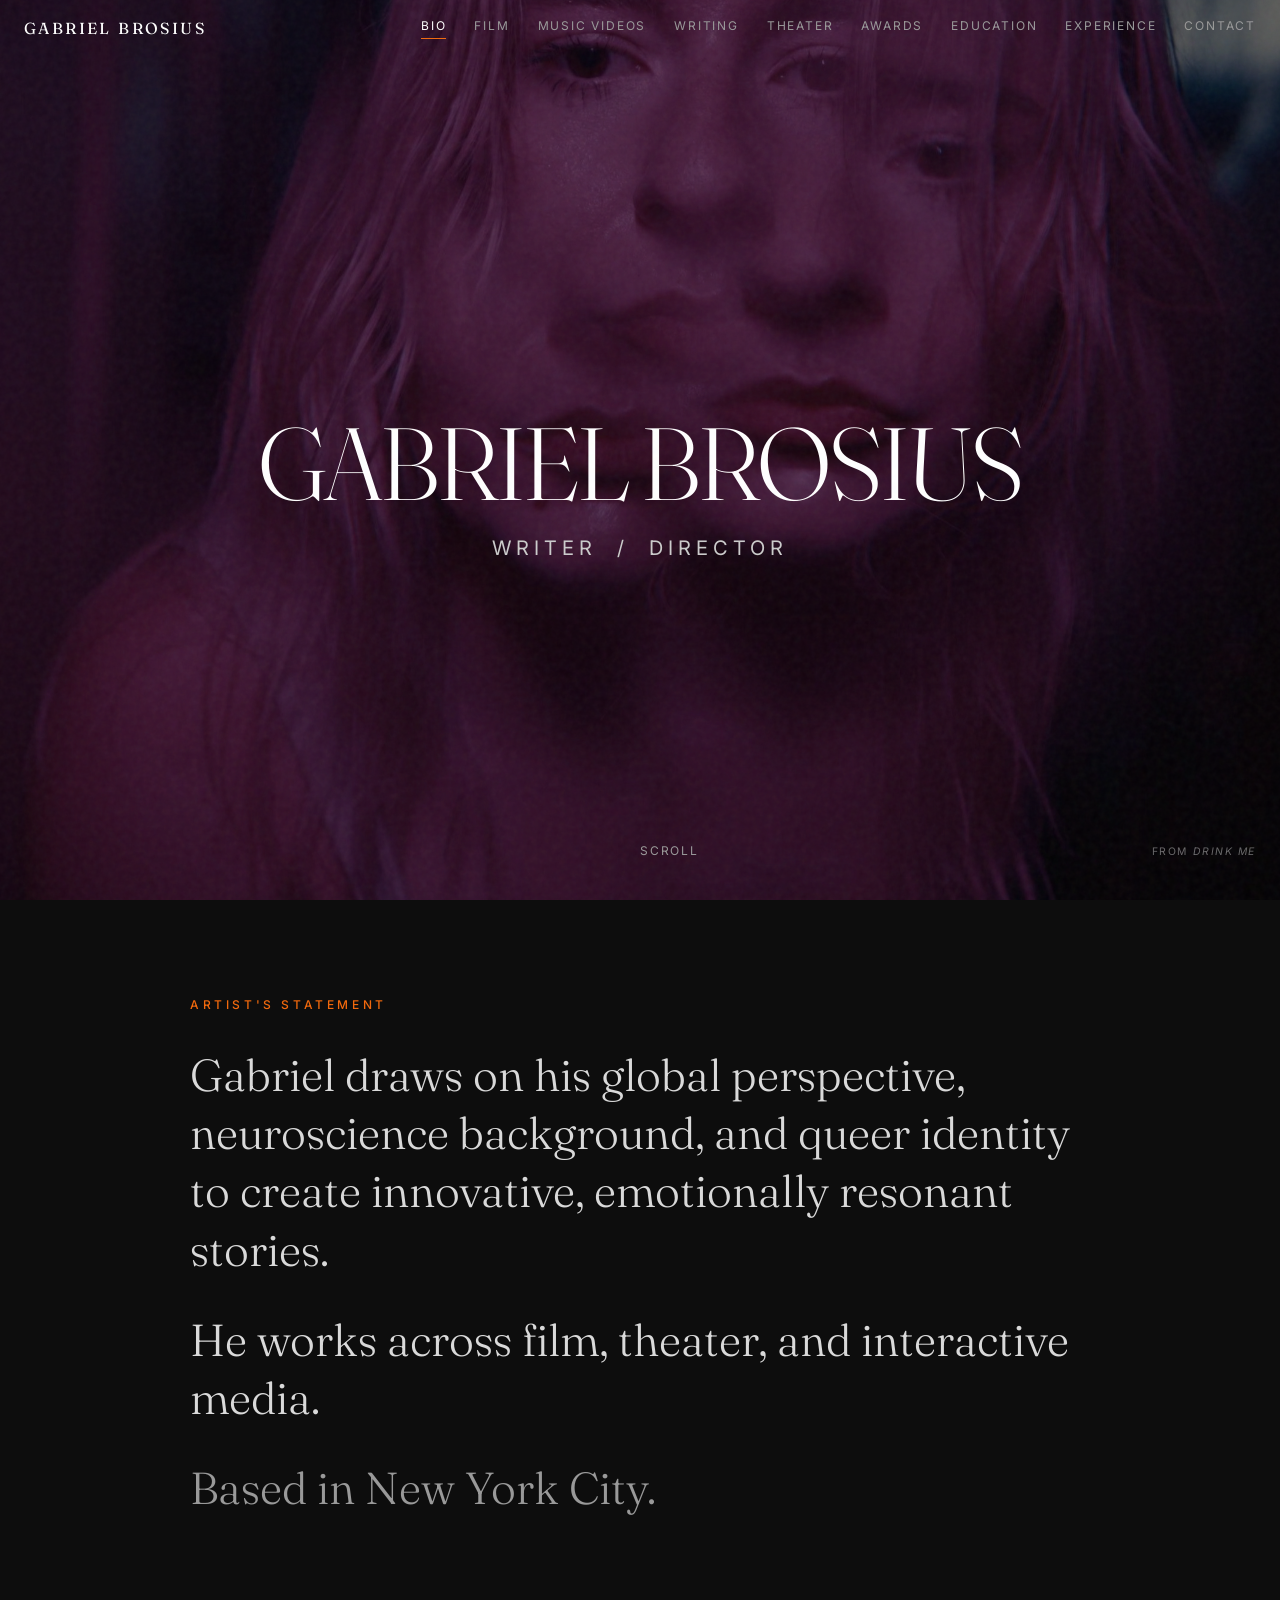
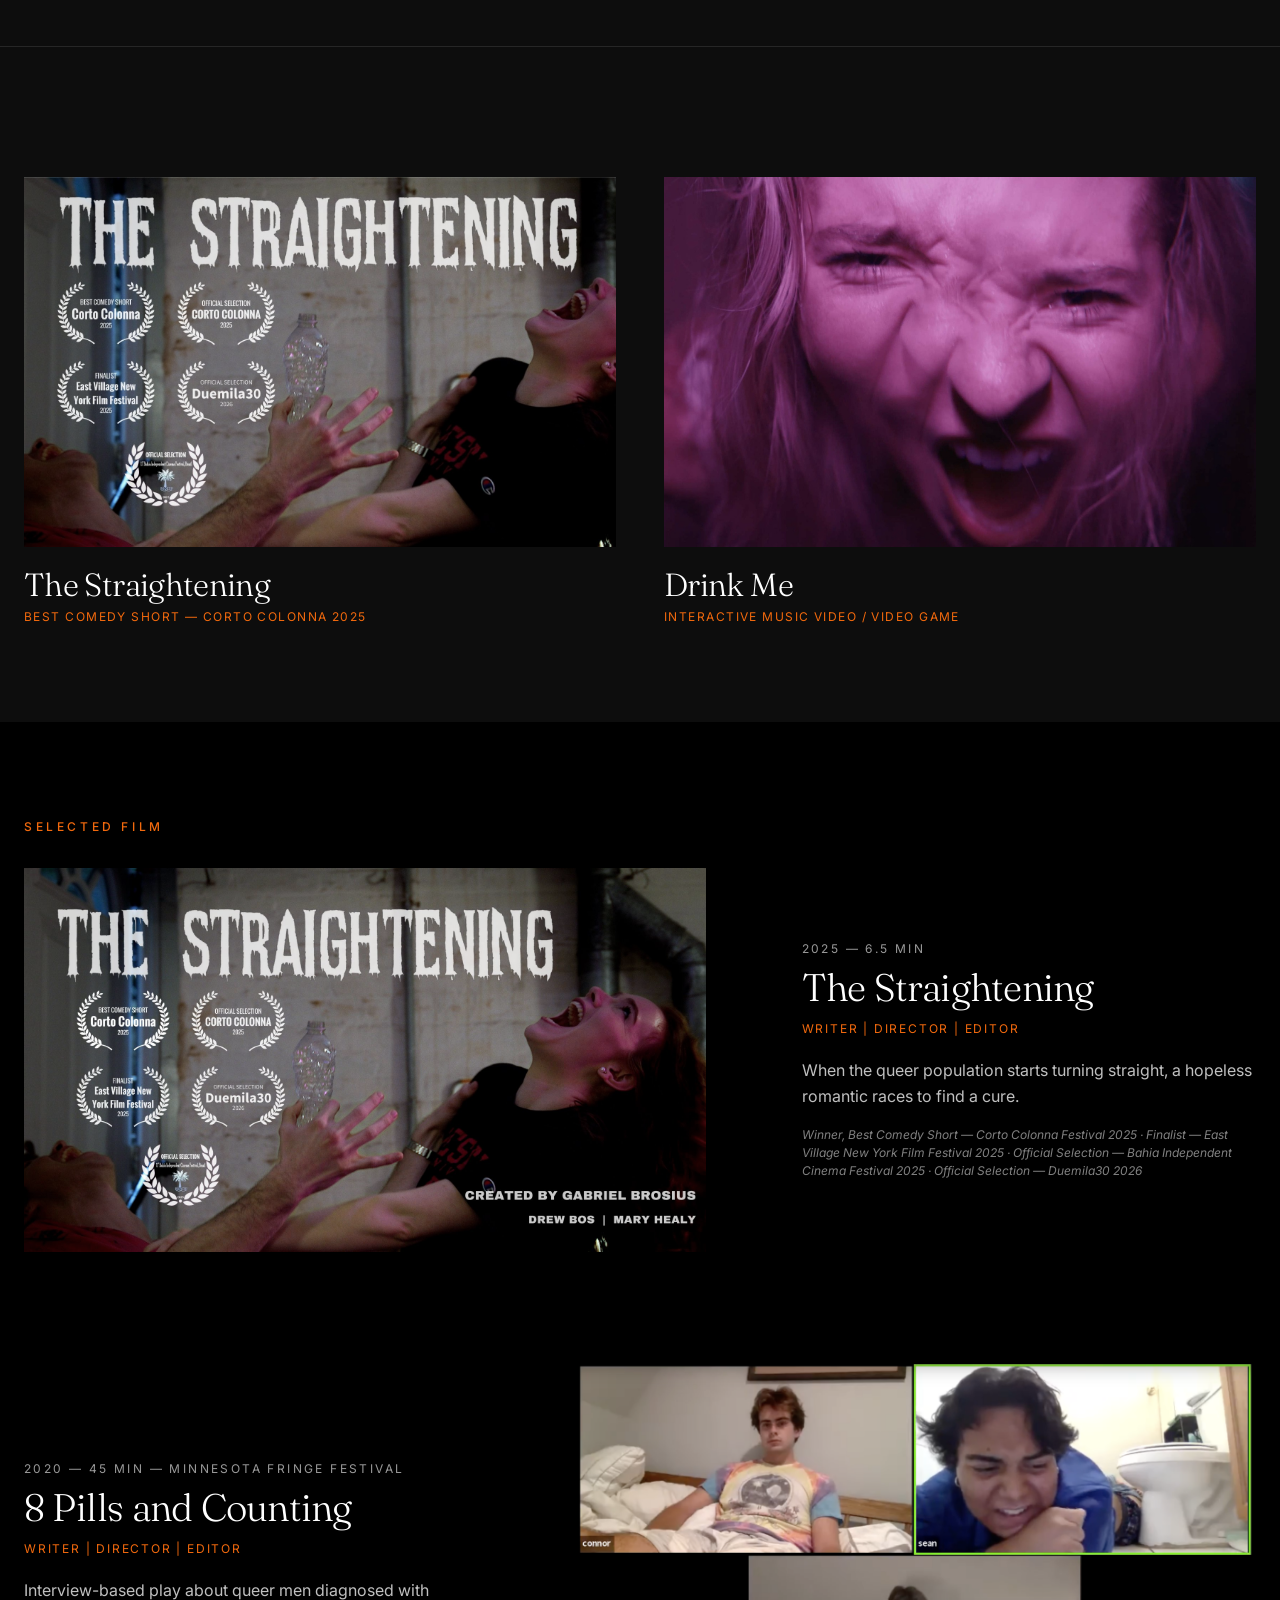
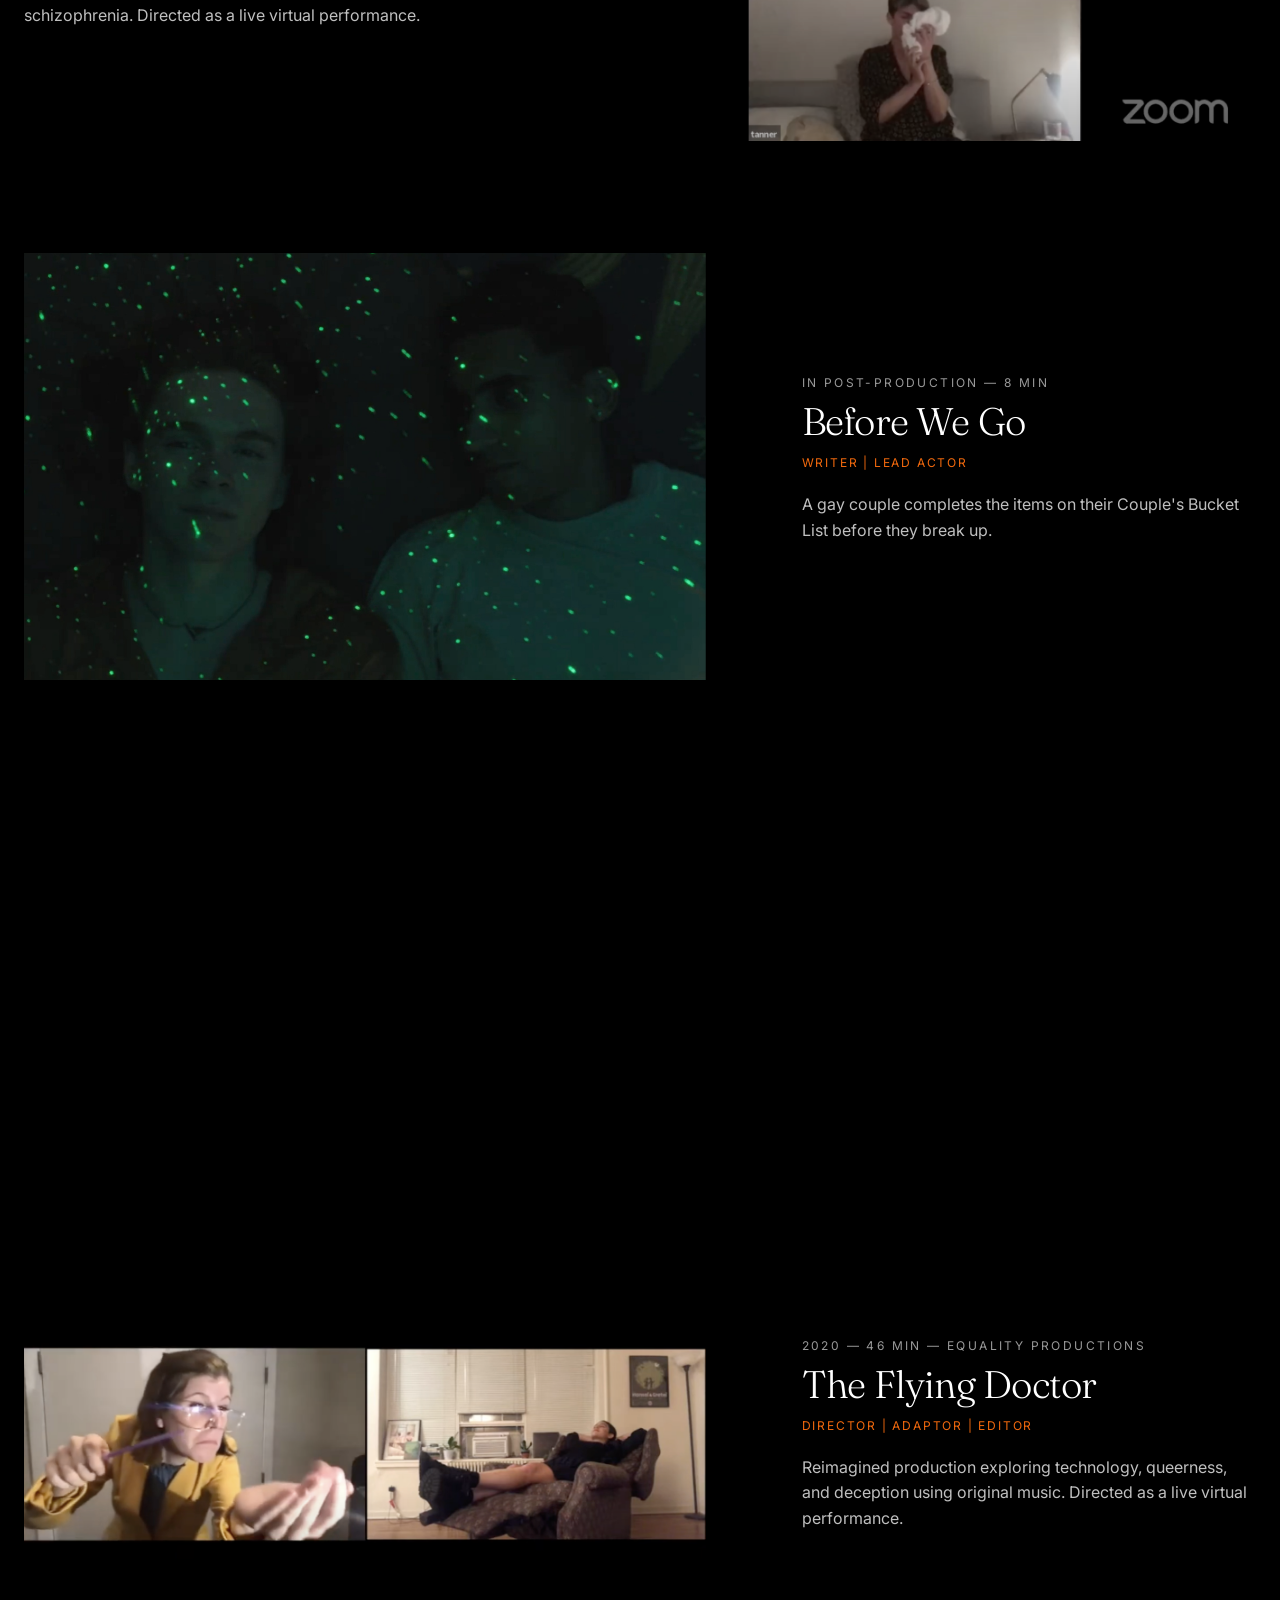
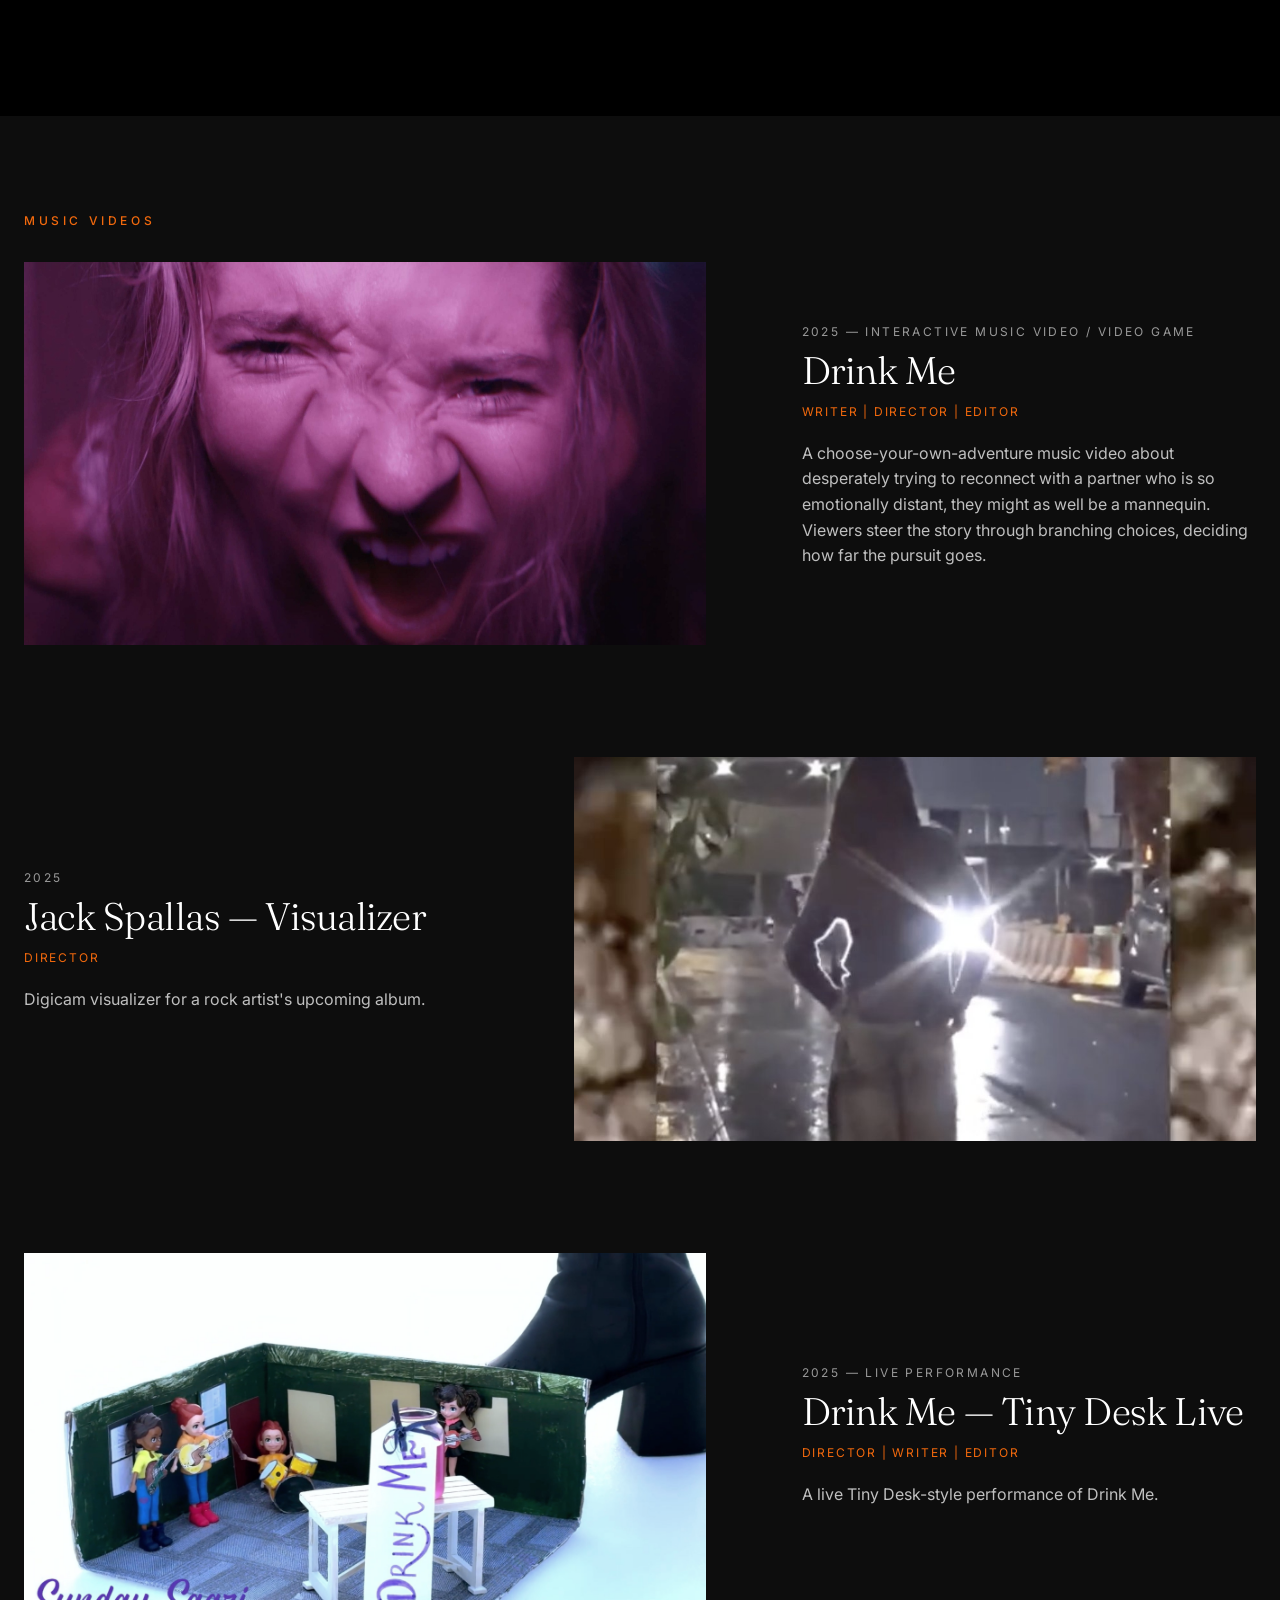
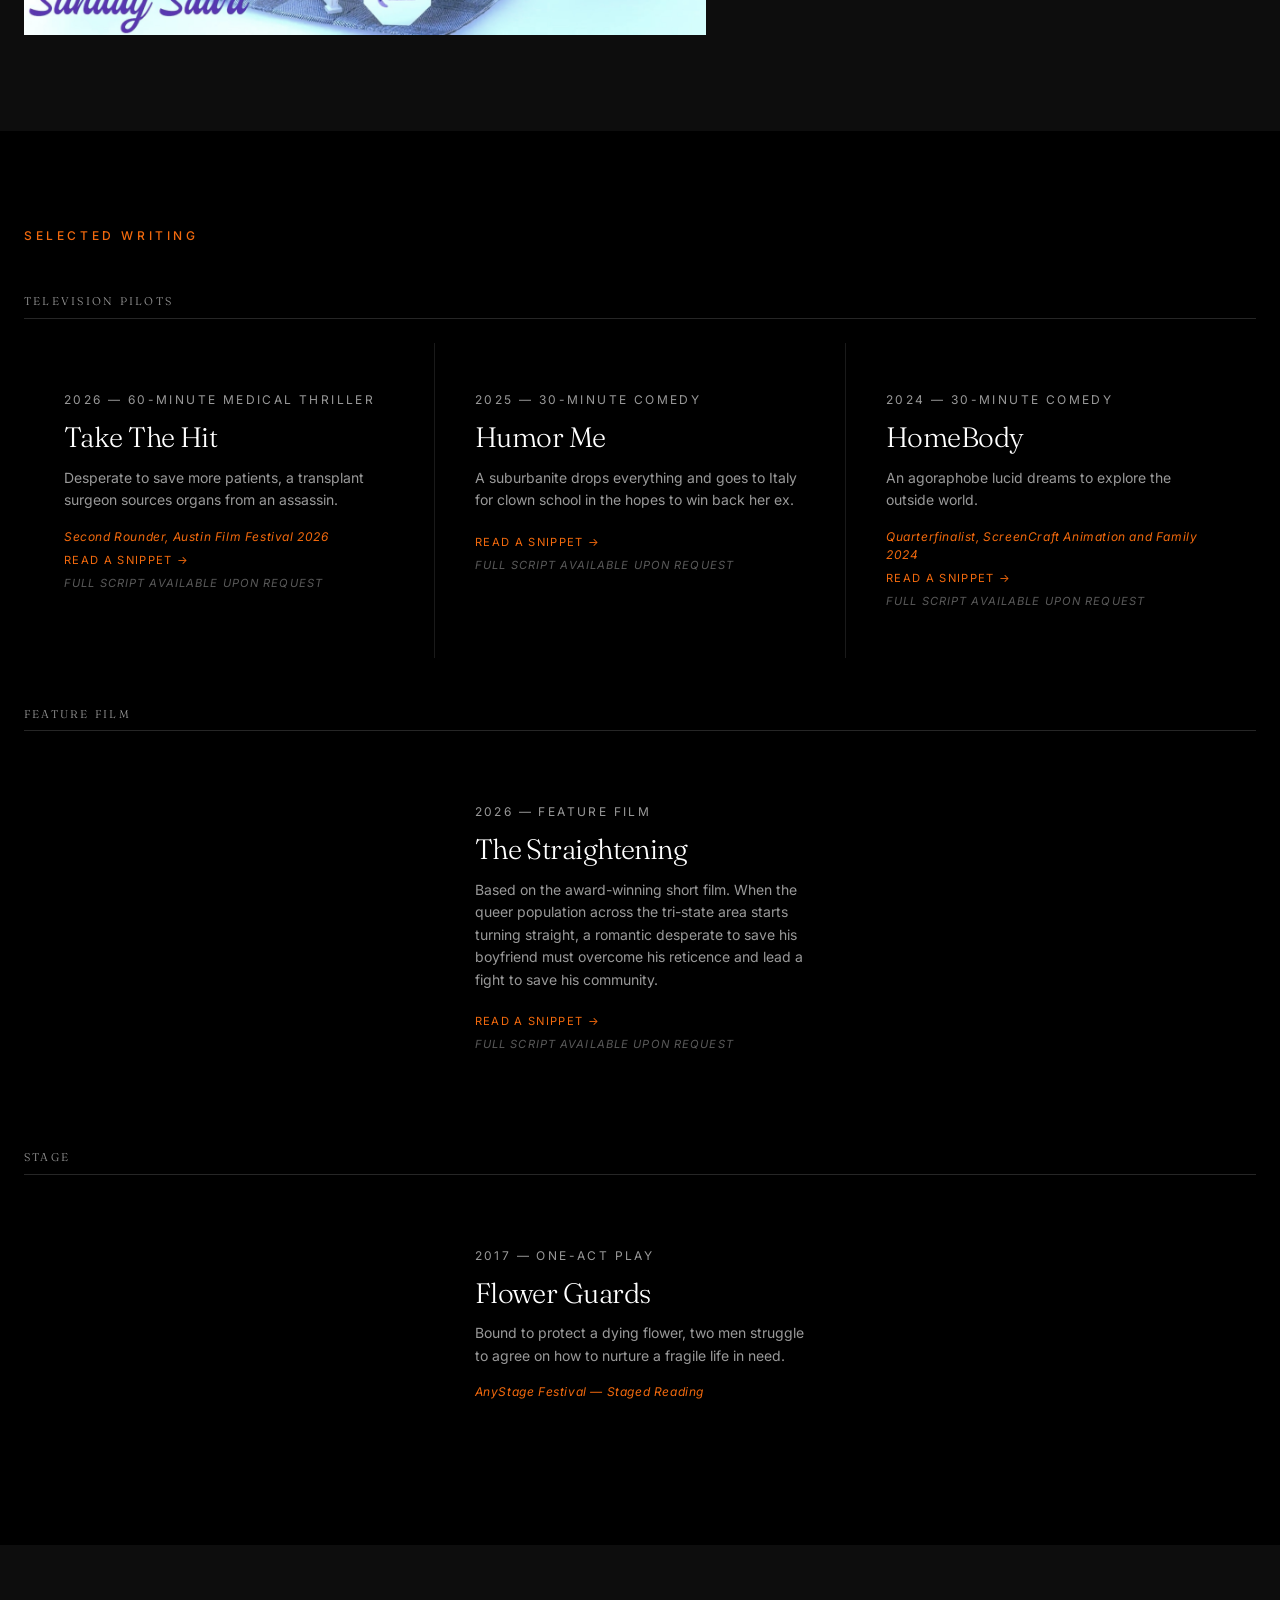
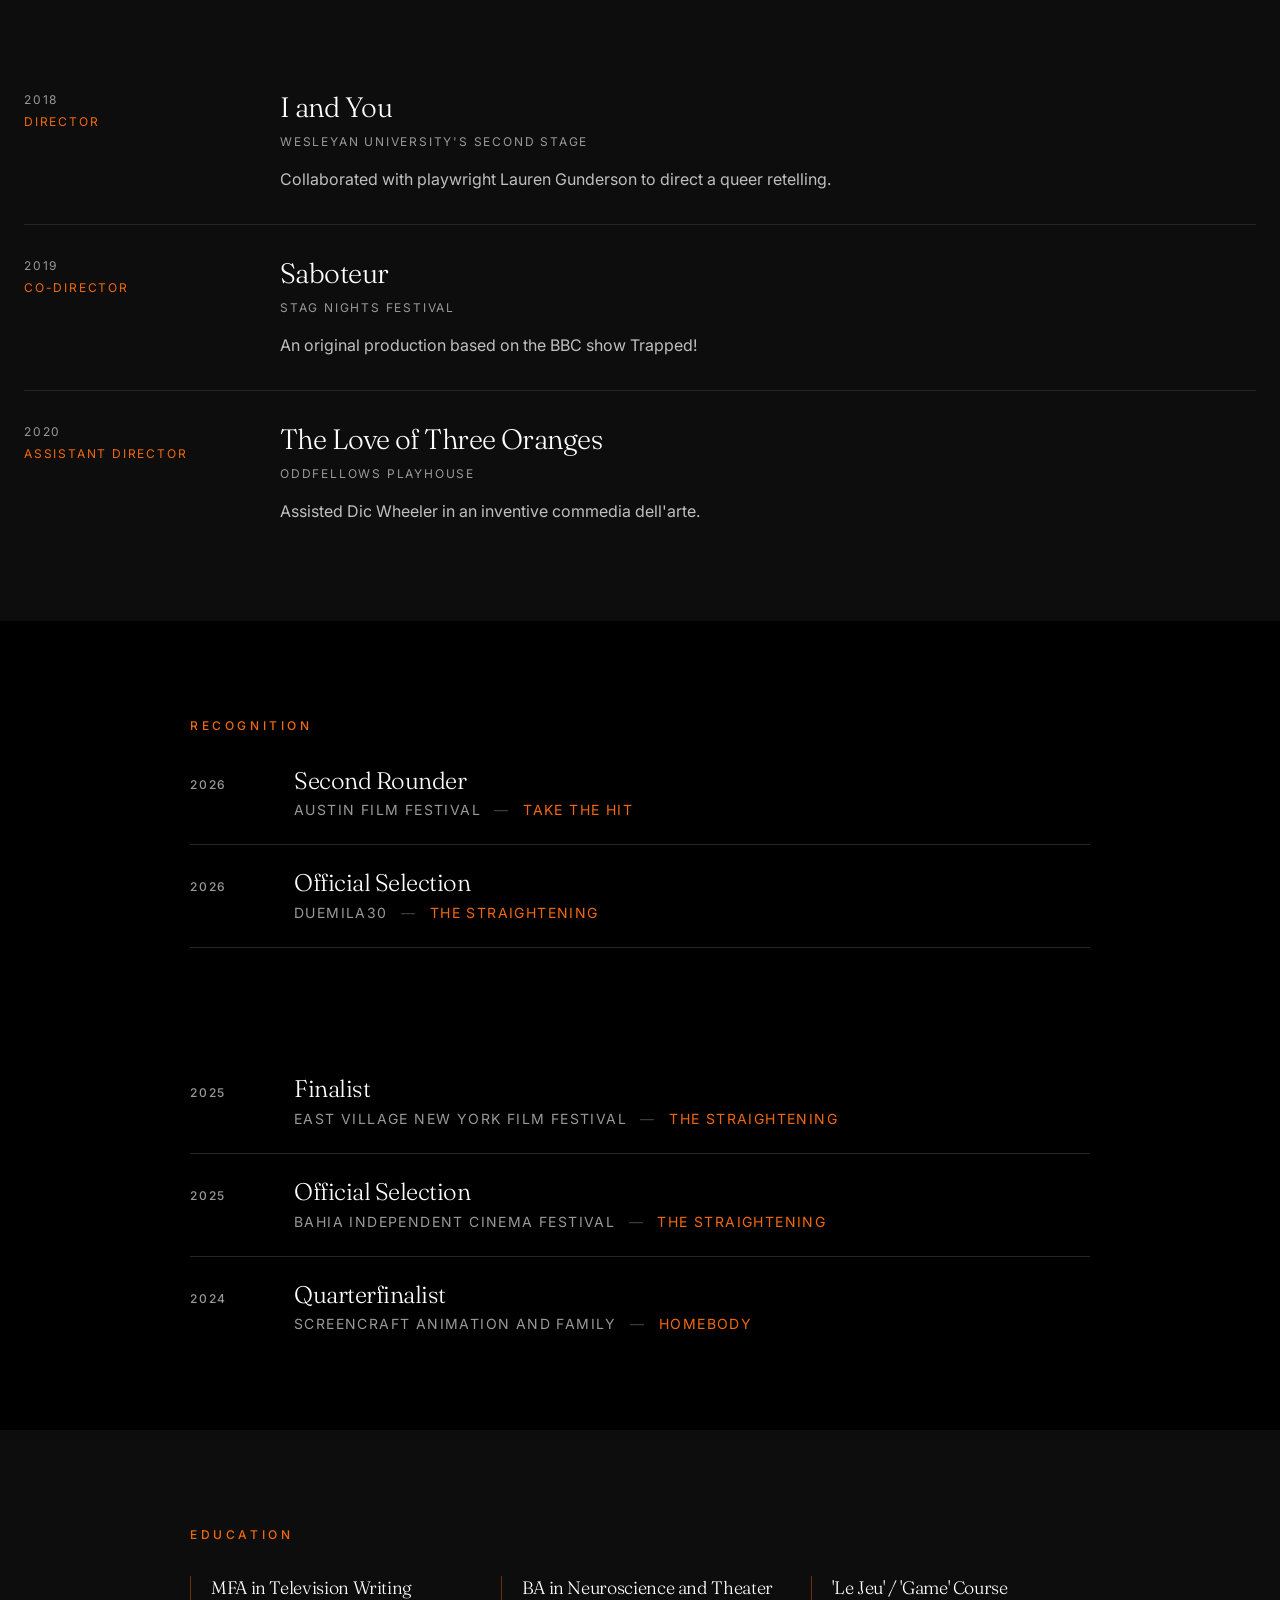
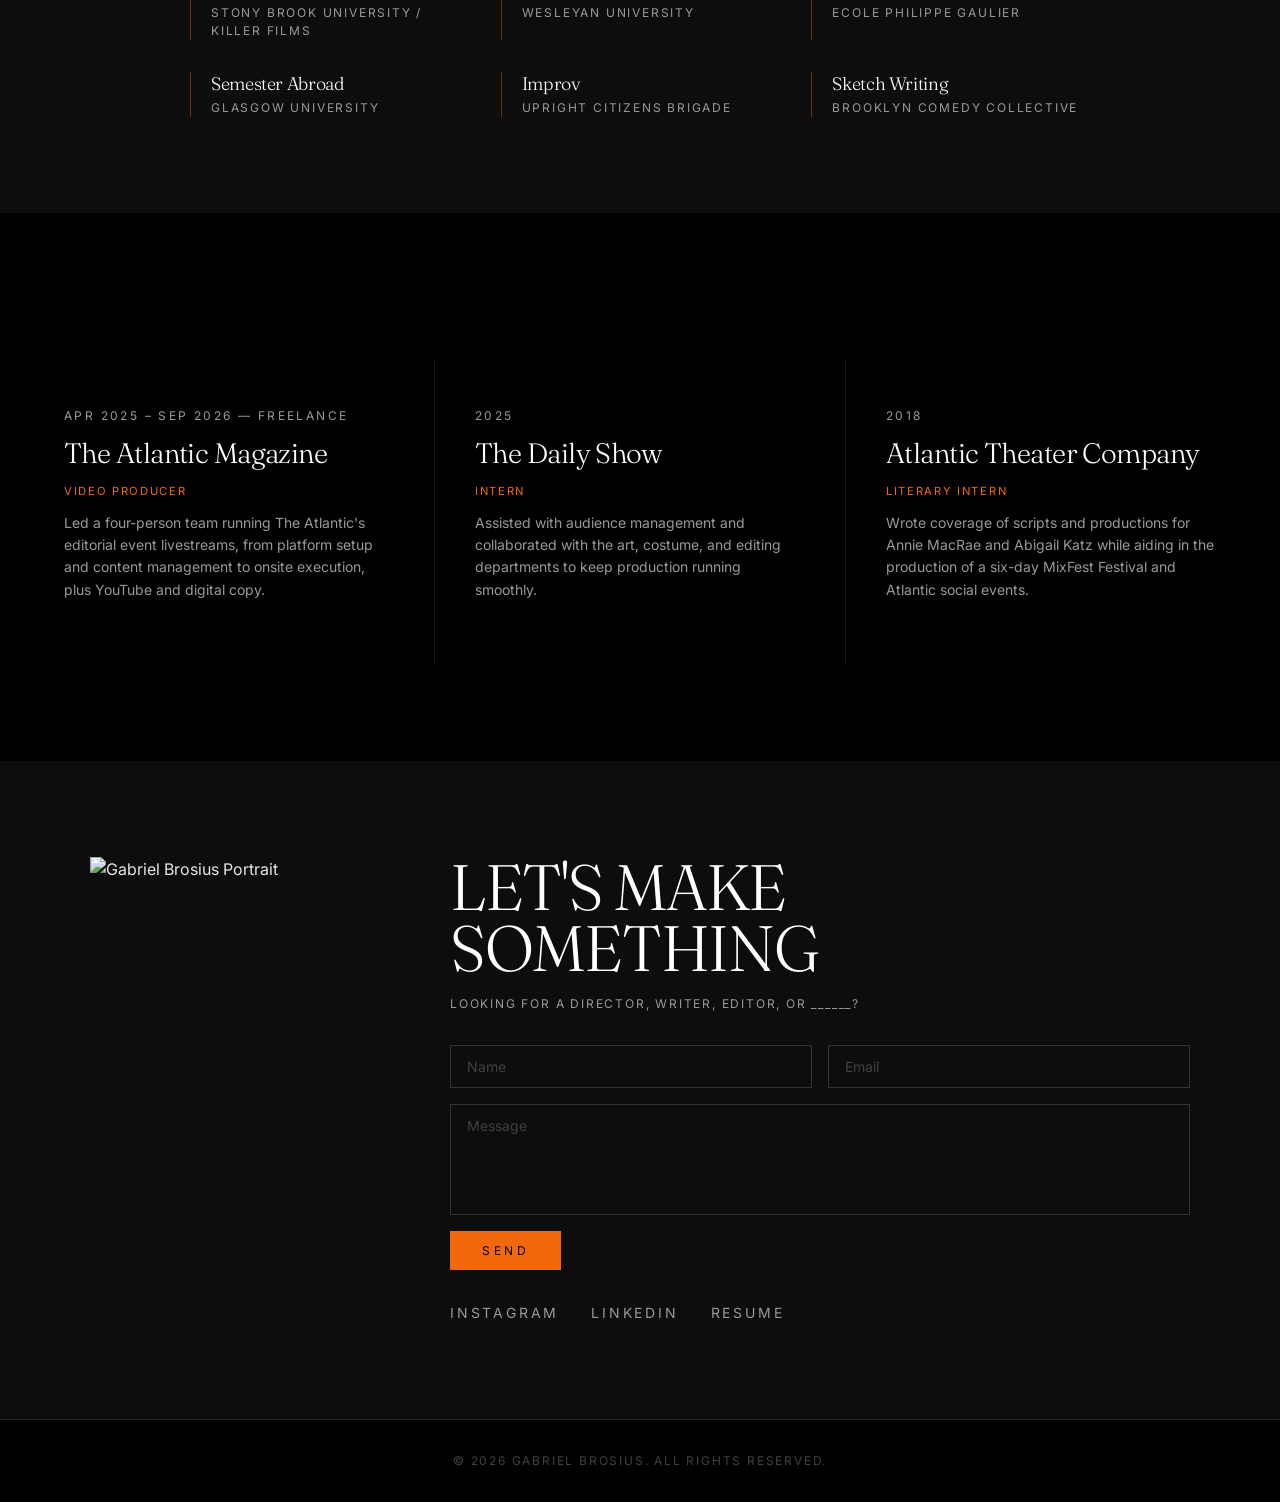
==== index.html @ 1ccec995 "change 10/14" ====
<!DOCTYPE html>
<html lang="en">
<head>
  <meta charset="UTF-8" />
  <meta name="viewport" content="width=device-width, initial-scale=1.0, maximum-scale=1" />
  <title>Gabriel Brosius — Writer &amp; Director</title>
  
  <!-- SEO Meta Tags -->
  <meta name="description" content="Gabriel Brosius is a writer, director, and editor based in New York City." />
  <meta name="robots" content="index, follow" />
  <meta name="author" content="Gabriel Brosius" />

  <!-- Open Graph / Link Preview -->
  <meta property="og:title" content="Gabriel Brosius — Writer &amp; Director" />
  <meta property="og:description" content="Gabriel Brosius is a writer, director, and editor based in New York City." />
  <meta property="og:image" content="https://gabrielbrosius.com/images/gabriel-portrait.jpg" />
  <meta property="og:url" content="https://gabrielbrosius.com" />
  <meta property="og:type" content="website" />
  <meta name="twitter:card" content="summary_large_image" />
  <meta name="twitter:title" content="Gabriel Brosius — Writer &amp; Director" />
  <meta name="twitter:description" content="Gabriel Brosius is a writer, director, and editor based in New York City." />
  <meta name="twitter:image" content="https://gabrielbrosius.com/images/gabriel-portrait.jpg" />
  
  <!-- Canonical -->
  <link rel="canonical" href="https://gabrielbrosius.com/" />

  <!-- Structured Data -->
  <script type="application/ld+json">
  {
    "@context": "https://schema.org",
    "@type": "Person",
    "name": "Gabriel Brosius",
    "url": "https://gabrielbrosius.com",
    "image": "https://gabrielbrosius.com/images/gabriel-portrait.jpg",
    "jobTitle": "Writer, Director, Editor",
    "description": "Gabriel Brosius is a writer, director, and editor based in New York City.",
    "address": {
      "@type": "PostalAddress",
      "addressLocality": "New York City",
      "addressRegion": "NY",
      "addressCountry": "US"
    },
    "sameAs": []
  }
  </script>

  <!-- Favicon & Stylesheets -->
  <link rel="icon" type="image/svg+xml" href="favicon.svg" />
  <link rel="stylesheet" href="css/styles.css?v=4" />
</head>
<body>
  <!-- Film Grain Overlay -->
  <div class="film-grain"></div>

  <!-- Header Navigation -->
  <nav class="fixed-nav">
    <div class="nav-container">
      <a href="#" class="logo-link">Gabriel Brosius</a>
      
      <!-- Desktop Navigation Menu -->
      <div class="nav-links">
        <a href="#bio" class="nav-link">Bio</a>
        <a href="#film" class="nav-link">Film</a>
        <a href="#music-videos" class="nav-link">Music Videos</a>
        <a href="#television" class="nav-link">Writing</a>
        <a href="#theater" class="nav-link">Theater</a>
        <a href="#awards" class="nav-link">Awards</a>
        <a href="#education" class="nav-link">Education</a>
        <a href="#administrative" class="nav-link">Experience</a>
        <a href="#contact" class="nav-link">Contact</a>
      </div>

      <!-- Hamburger Menu Icon (Mobile) -->
      <button class="menu-toggle" aria-label="Toggle menu" aria-expanded="false">
        <span></span>
        <span></span>
        <span></span>
      </button>
    </div>

    <!-- Mobile Dropdown Menu -->
    <div class="mobile-nav">
      <div class="mobile-nav-container">
        <a href="#bio" class="mobile-nav-link">Bio</a>
        <a href="#film" class="mobile-nav-link">Film</a>
        <a href="#music-videos" class="mobile-nav-link">Music Videos</a>
        <a href="#television" class="mobile-nav-link">Writing</a>
        <a href="#theater" class="mobile-nav-link">Theater</a>
        <a href="#awards" class="mobile-nav-link">Awards</a>
        <a href="#education" class="mobile-nav-link">Education</a>
        <a href="#administrative" class="mobile-nav-link">Experience</a>
        <a href="#contact" class="mobile-nav-link">Contact</a>
      </div>
    </div>
  </nav>

  <!-- Hero Section -->
  <section class="hero">
    <div class="hero-bg">
      <div class="hero-overlay"></div>
      <img src="images/drink-me-1.jpg" alt="Gabriel Brosius background" />
    </div>
    <div class="hero-content">
      <h1 class="hero-title reveal">Gabriel Brosius</h1>
      <p class="hero-subtitle reveal">Writer &nbsp;/&nbsp; Director</p>
    </div>
    <div class="hero-image-credit"><a href="project/drink-me.html">From <em>Drink Me</em></a></div>
    <div class="hero-scroll reveal">Scroll</div>
  </section>

  <!-- Bio / Statement Section -->
  <section id="bio" class="bio-section">
    <div class="container-narrow">
      <div class="reveal">
        <h2 class="section-label">Artist's Statement</h2>
        <div class="bio-text">
          <p>Gabriel draws on his global perspective, neuroscience background, and queer identity to create innovative, emotionally resonant stories.</p>
          <p>He works across film, theater, and interactive media.</p>
          <p class="bio-location">Based in New York City.</p>
        </div>
      </div>
    </div>
  </section>

  <!-- Featured Work Section -->
  <section class="featured-section">
    <div class="container-wide">
      <h2 class="section-label reveal">Featured Work</h2>
      <div class="featured-grid">
        <a href="project/the-straightening.html" class="featured-card reveal">
          <div class="featured-image-wrapper">
            <img src="images/straightening-featured.jpg" alt="The Straightening" class="featured-image" />
            <div class="featured-overlay"><span>View Project</span></div>
          </div>
          <h3 class="featured-title">The Straightening</h3>
          <p class="featured-sub">Best Comedy Short — Corto Colonna 2025</p>
        </a>
        <a href="project/drink-me.html" class="featured-card reveal">
          <div class="featured-image-wrapper">
            <img src="images/drink-me-pink.jpg" alt="Drink Me" class="featured-image" />
            <div class="featured-overlay"><span>View Project</span></div>
          </div>
          <h3 class="featured-title">Drink Me</h3>
          <p class="featured-sub">Interactive Music Video / Video Game</p>
        </a>
      </div>
    </div>
  </section>

  <!-- Film Showcase Section -->
  <section id="film" class="projects-section">
    <div class="container-wide">
      <h2 class="section-label reveal">Selected Film</h2>
      <div class="project-list">
        
        <!-- Project 1: The Straightening -->
        <div class="project-card reveal">
          <div class="project-image-wrapper">
            <a href="project/the-straightening.html" class="project-image-link">
              <img src="images/straightening-poster.jpg" alt="The Straightening" class="project-image" />
              <div class="project-overlay-text">
                <span>View Project</span>
              </div>
            </a>
          </div>
          <div class="project-details-wrapper">
            <div class="project-meta">2025 — 6.5 min</div>
            <a href="project/the-straightening.html"><h3 class="project-title">The Straightening</h3></a>
            <div class="project-role">Writer | Director | Editor</div>
            <p class="project-logline">When the queer population starts turning straight, a hopeless romantic races to find a cure.</p>
            <p class="project-note">Winner, Best Comedy Short — Corto Colonna Festival 2025 · Finalist — East Village New York Film Festival 2025 · Official Selection — Bahia Independent Cinema Festival 2025 · Official Selection — Duemila30 2026</p>
          </div>
        </div>

        <!-- Project 2: 8 Pills and Counting -->
        <div class="project-card reverse reveal">
          <div class="project-image-wrapper">
            <a href="project/8-pills-and-counting.html" class="project-image-link">
              <img src="images/8pills-1.png" alt="8 Pills and Counting" class="project-image" />
              <div class="project-overlay-text">
                <span>View Project</span>
              </div>
            </a>
          </div>
          <div class="project-details-wrapper">
            <div class="project-meta">2020 — 45 min — Minnesota Fringe Festival</div>
            <a href="project/8-pills-and-counting.html"><h3 class="project-title">8 Pills and Counting</h3></a>
            <div class="project-role">Writer | Director | Editor</div>
            <p class="project-logline">Interview-based play about queer men diagnosed with schizophrenia. Directed as a live virtual performance.</p>
          </div>
        </div>

        <!-- Project 3: Before We Go -->
        <div class="project-card reveal">
          <div class="project-image-wrapper">
            <a href="project/before-we-go.html" class="project-image-link">
              <img src="images/before-we-go.jpg" alt="Before We Go" class="project-image" />
              <div class="project-overlay-text">
                <span>View Project</span>
              </div>
            </a>
          </div>
          <div class="project-details-wrapper">
            <div class="project-meta">In Post-Production — 8 min</div>
            <a href="project/before-we-go.html"><h3 class="project-title">Before We Go</h3></a>
            <div class="project-role">Writer | Lead Actor</div>
            <p class="project-logline">A gay couple completes the items on their Couple's Bucket List before they break up.</p>
          </div>
        </div>

        <!-- Project 4: My Father, My Captain, and Me -->
        <div class="project-card reverse reveal">
          <div class="project-image-wrapper">
            <a href="project/my-father-my-captain-and-me.html" class="project-image-link">
              <img src="images/mfmc-hero.png" alt="My Father, My Captain, and Me" class="project-image" />
              <div class="project-overlay-text">
                <span>View Project</span>
              </div>
            </a>
          </div>
          <div class="project-details-wrapper">
            <div class="project-meta">2023 — 5 min</div>
            <a href="project/my-father-my-captain-and-me.html"><h3 class="project-title">My Father, My Captain, and Me</h3></a>
            <div class="project-role">Writer | Director | Editor</div>
            <p class="project-logline">Abandoned by his father, a boy looks for guidance from the surreal talking portraits of his ancestors.</p>
          </div>
        </div>

        <!-- Project 5: The Flying Doctor -->
        <div class="project-card reveal">
          <div class="project-image-wrapper">
            <a href="project/the-flying-doctor.html" class="project-image-link">
              <img src="images/flying-doctor-1.png" alt="The Flying Doctor" class="project-image" />
              <div class="project-overlay-text">
                <span>View Project</span>
              </div>
            </a>
          </div>
          <div class="project-details-wrapper">
            <div class="project-meta">2020 — 46 min — Equality Productions</div>
            <a href="project/the-flying-doctor.html"><h3 class="project-title">The Flying Doctor</h3></a>
            <div class="project-role">Director | Adaptor | Editor</div>
            <p class="project-logline">Reimagined production exploring technology, queerness, and deception using original music. Directed as a live virtual performance.</p>
          </div>
        </div>

      </div>
    </div>
  </section>

  <!-- Music Videos Section -->
  <section id="music-videos" class="projects-section alt-bg">
    <div class="container-wide">
      <h2 class="section-label reveal">Music Videos</h2>
      <div class="project-list">
        
        <!-- Project 6: Drink Me -->
        <div class="project-card reveal">
          <div class="project-image-wrapper">
            <a href="project/drink-me.html" class="project-image-link">
              <img src="images/drink-me-pink.jpg" alt="Drink Me" class="project-image" />
              <div class="project-overlay-text">
                <span>View Project</span>
              </div>
            </a>
          </div>
          <div class="project-details-wrapper">
            <div class="project-meta">2025 — Interactive Music Video / Video Game</div>
            <a href="project/drink-me.html"><h3 class="project-title">Drink Me</h3></a>
            <div class="project-role">Writer | Director | Editor</div>
            <p class="project-logline">A choose-your-own-adventure music video about desperately trying to reconnect with a partner who is so emotionally distant, they might as well be a mannequin. Viewers steer the story through branching choices, deciding how far the pursuit goes.</p>
          </div>
        </div>

        <!-- Project: Jack Spallas Visualizer -->
        <div class="project-card reverse reveal">
          <div class="project-image-wrapper">
            <a href="project/spallas.html" class="project-image-link project-image-link--landscape">
              <img src="images/spallas-hero.png" alt="Jack Spallas Visualizer" class="project-image" />
              <div class="project-overlay-text">
                <span>View Project</span>
              </div>
            </a>
          </div>
          <div class="project-details-wrapper">
            <div class="project-meta">2025</div>
            <a href="project/spallas.html"><h3 class="project-title">Jack Spallas — Visualizer</h3></a>
            <div class="project-role">Director</div>
            <p class="project-logline">Digicam visualizer for a rock artist's upcoming album.</p>
          </div>
        </div>

        <!-- Project 7: Drink Me - Tiny Desk Live -->
        <div class="project-card reveal">
          <div class="project-image-wrapper">
            <a href="project/drink-me-tiny-desk-live.html" class="project-image-link">
              <img src="images/tinydeskk-hero.png" alt="Drink Me — Tiny Desk Live" class="project-image" />
              <div class="project-overlay-text">
                <span>View Project</span>
              </div>
            </a>
          </div>
          <div class="project-details-wrapper">
            <div class="project-meta">2025 — Live Performance</div>
            <a href="project/drink-me-tiny-desk-live.html"><h3 class="project-title">Drink Me — Tiny Desk Live</h3></a>
            <div class="project-role">Director | Writer | Editor</div>
            <p class="project-logline">A live Tiny Desk-style performance of Drink Me.</p>
          </div>
        </div>

      </div>
    </div>
  </section>

  <!-- Writing Section -->
  <section id="television" class="projects-section">
    <div class="container-wide">
      <h2 class="section-label reveal">Selected Writing</h2>

      <!-- Television Pilots -->
      <h3 class="writing-subsection-label reveal">Television Pilots</h3>
      <div class="tv-grid reveal">
        
        <div class="tv-card">
          <div class="tv-meta">2026 — 60-Minute Medical Thriller</div>
          <h3 class="tv-title">Take The Hit</h3>
          <p class="tv-logline">Desperate to save more patients, a transplant surgeon sources organs from an assassin.</p>
          <p class="tv-note">Second Rounder, Austin Film Festival 2026</p>
          <a href="https://drive.google.com/file/d/1k55kegWLhduufGMcx0D1MEgFyfxmhvRJ/view?usp=sharing" target="_blank" rel="noopener noreferrer" class="tv-snippet">Read a snippet →</a>
          <p class="tv-available">Full script available upon request</p>
        </div>

        <div class="tv-card">
          <div class="tv-meta">2025 — 30-Minute Comedy</div>
          <h3 class="tv-title">Humor Me</h3>
          <p class="tv-logline">A suburbanite drops everything and goes to Italy for clown school in the hopes to win back her ex.</p>
          <a href="https://drive.google.com/file/d/1BB6PZqMU_XeLVrd27TnxYfoqRSDxCO8P/view?usp=sharing" target="_blank" rel="noopener noreferrer" class="tv-snippet">Read a snippet →</a>
          <p class="tv-available">Full script available upon request</p>
        </div>

        <div class="tv-card">
          <div class="tv-meta">2024 — 30-Minute Comedy</div>
          <h3 class="tv-title">HomeBody</h3>
          <p class="tv-logline">An agoraphobe lucid dreams to explore the outside world.</p>
          <p class="tv-note">Quarterfinalist, ScreenCraft Animation and Family 2024</p>
          <a href="https://drive.google.com/file/d/1MLMAgnn5UFpsUpoSKRp5Kmjo9D_JwELR/view?usp=sharing" target="_blank" rel="noopener noreferrer" class="tv-snippet">Read a snippet →</a>
          <p class="tv-available">Full script available upon request</p>
        </div>

      </div>

      <!-- Feature Film -->
      <h3 class="writing-subsection-label reveal">Feature Film</h3>
      <div class="tv-grid tv-grid--center tv-grid--single reveal">

        <div class="tv-card">
          <div class="tv-meta">2026 — Feature Film</div>
          <h3 class="tv-title">The Straightening</h3>
          <p class="tv-logline">Based on the award-winning short film. When the queer population across the tri-state area starts turning straight, a romantic desperate to save his boyfriend must overcome his reticence and lead a fight to save his community.</p>
          <a href="https://drive.google.com/file/d/1W2Nr7XasebevTa-y0maePaqauVwxTCJV/view?usp=sharing" target="_blank" rel="noopener noreferrer" class="tv-snippet">Read a snippet →</a>
          <p class="tv-available">Full script available upon request</p>
        </div>

      </div>

      <!-- Stage -->
      <h3 class="writing-subsection-label reveal">Stage</h3>
      <div class="tv-grid tv-grid--single tv-grid--pair reveal">

        <div class="tv-card">
          <div class="tv-meta">2017 — One-Act Play</div>
          <h3 class="tv-title">Flower Guards</h3>
          <p class="tv-logline">Bound to protect a dying flower, two men struggle to agree on how to nurture a fragile life in need.</p>
          <p class="tv-note">AnyStage Festival — Staged Reading</p>
        </div>

      </div>

    </div>
  </section>

  <!-- Theater Experience Section -->
  <section id="theater" class="projects-section alt-bg">
    <div class="container-wide">
      <h2 class="section-label reveal">Selected Theater</h2>
      <div class="theater-list">
        
        <!-- Theater 1 -->
        <div class="theater-row reveal">
          <div class="theater-meta">
            <div class="theater-year">2018</div>
            <div class="theater-role">Director</div>
          </div>
          <div class="theater-details">
            <h3 class="theater-title">I and You</h3>
            <div class="theater-venue">Wesleyan University's Second Stage</div>
            <p class="theater-logline">Collaborated with playwright Lauren Gunderson to direct a queer retelling.</p>
          </div>
        </div>

        <!-- Theater 2 -->
        <div class="theater-row reveal">
          <div class="theater-meta">
            <div class="theater-year">2019</div>
            <div class="theater-role">Co-Director</div>
          </div>
          <div class="theater-details">
            <h3 class="theater-title">Saboteur</h3>
            <div class="theater-venue">STAG Nights Festival</div>
            <p class="theater-logline">An original production based on the BBC show Trapped!</p>
          </div>
        </div>

        <!-- Theater 3 -->
        <div class="theater-row reveal">
          <div class="theater-meta">
            <div class="theater-year">2020</div>
            <div class="theater-role">Assistant Director</div>
          </div>
          <div class="theater-details">
            <h3 class="theater-title">The Love of Three Oranges</h3>
            <div class="theater-venue">Oddfellows Playhouse</div>
            <p class="theater-logline">Assisted Dic Wheeler in an inventive commedia dell'arte.</p>
          </div>
        </div>

      </div>
    </div>
  </section>

  <!-- Recognition Section -->
  <section id="awards" class="projects-section">
    <div class="container-narrow">
      <h2 class="section-label reveal">Recognition</h2>
      <div class="awards-list">
        
        <!-- Award: Austin Film Festival -->
        <div class="award-row reveal">
          <div class="award-year">2026</div>
          <div class="award-content">
            <h3 class="award-title">Second Rounder</h3>
            <div class="award-festival">Austin Film Festival <span class="award-separator">—</span> <span class="award-project">Take The Hit</span></div>
          </div>
        </div>

        <!-- Award 1 -->
        <div class="award-row reveal">
          <div class="award-year">2026</div>
          <div class="award-content">
            <h3 class="award-title">Official Selection</h3>
            <div class="award-festival">Duemila30 <span class="award-separator">—</span> <span class="award-project">The Straightening</span></div>
          </div>
        </div>

        <!-- Award 2 -->
        <div class="award-row reveal">
          <div class="award-year">2025</div>
          <div class="award-content">
            <h3 class="award-title">Best Comedy Short</h3>
            <div class="award-festival">Corto Colonna Festival <span class="award-separator">—</span> <span class="award-project">The Straightening</span></div>
          </div>
        </div>

        <!-- Award 3 -->
        <div class="award-row reveal">
          <div class="award-year">2025</div>
          <div class="award-content">
            <h3 class="award-title">Finalist</h3>
            <div class="award-festival">East Village New York Film Festival <span class="award-separator">—</span> <span class="award-project">The Straightening</span></div>
          </div>
        </div>

        <!-- Award 4 -->
        <div class="award-row reveal">
          <div class="award-year">2025</div>
          <div class="award-content">
            <h3 class="award-title">Official Selection</h3>
            <div class="award-festival">Bahia Independent Cinema Festival <span class="award-separator">—</span> <span class="award-project">The Straightening</span></div>
          </div>
        </div>

        <!-- Award 5 -->
        <div class="award-row reveal">
          <div class="award-year">2024</div>
          <div class="award-content">
            <h3 class="award-title">Quarterfinalist</h3>
            <div class="award-festival">ScreenCraft Animation and Family <span class="award-separator">—</span> <span class="award-project">HomeBody</span></div>
          </div>
        </div>

      </div>
    </div>
  </section>

  <!-- Education Section -->
  <section id="education" class="projects-section alt-bg">
    <div class="container-narrow">
      <h2 class="section-label reveal">Education</h2>
      <div class="education-grid">
        
        <div class="education-card reveal">
          <h3 class="education-degree">MFA in Television Writing</h3>
          <div class="education-school">Stony Brook University / Killer Films</div>
        </div>
        
        <div class="education-card reveal">
          <h3 class="education-degree">BA in Neuroscience and Theater</h3>
          <div class="education-school">Wesleyan University</div>
        </div>

        <div class="education-card reveal">
          <h3 class="education-degree">'Le Jeu' / 'Game' Course</h3>
          <div class="education-school">Ecole Philippe Gaulier</div>
        </div>

        <div class="education-card reveal">
          <h3 class="education-degree">Semester Abroad</h3>
          <div class="education-school">Glasgow University</div>
        </div>

        <div class="education-card reveal">
          <h3 class="education-degree">Improv</h3>
          <div class="education-school">Upright Citizens Brigade</div>
        </div>

        <div class="education-card reveal">
          <h3 class="education-degree">Sketch Writing</h3>
          <div class="education-school">Brooklyn Comedy Collective</div>
        </div>

      </div>
    </div>
  </section>

  <!-- Administrative Section -->
  <section id="administrative" class="projects-section">
    <div class="container-wide">
      <h2 class="section-label reveal">Additional Experience</h2>
      <div class="tv-grid reveal">
        
        <!-- Admin 1 -->
        <div class="tv-card">
          <div class="tv-meta">Apr 2025 – Sep 2026 — Freelance</div>
          <h3 class="tv-title">The Atlantic Magazine</h3>
          <p class="tv-genre">Video Producer</p>
          <p class="tv-logline">Led a four-person team running The Atlantic's editorial event livestreams, from platform setup and content management to onsite execution, plus YouTube and digital copy.</p>
        </div>

        <!-- Admin 2 -->
        <div class="tv-card">
          <div class="tv-meta">2025</div>
          <h3 class="tv-title">The Daily Show</h3>
          <p class="tv-genre">Intern</p>
          <p class="tv-logline">Assisted with audience management and collaborated with the art, costume, and editing departments to keep production running smoothly.</p>
        </div>

        <!-- Admin 3 -->
        <div class="tv-card">
          <div class="tv-meta">2018</div>
          <h3 class="tv-title">Atlantic Theater Company</h3>
          <p class="tv-genre">Literary Intern</p>
          <p class="tv-logline">Wrote coverage of scripts and productions for Annie MacRae and Abigail Katz while aiding in the production of a six-day MixFest Festival and Atlantic social events.</p>
        </div>

      </div>
    </div>
  </section>

  <!-- Contact Section -->
  <section id="contact" class="contact-section alt-bg">
    <div class="contact-container">
      
      <!-- Photo - Left -->
      <div class="contact-photo-wrapper reveal-left">
        <img src="images/gabriel-portrait.jpg" alt="Gabriel Brosius Portrait" class="contact-photo" />
      </div>

      <!-- Text and Form - Right -->
      <div class="contact-content reveal-right">
        <h2 class="contact-title">Let's Make<br />Something</h2>
        <p class="contact-subtitle">Looking for a Director, Writer, Editor, or ______?</p>
        
        <!-- Status message -->
        <div id="form-status" class="form-status" style="display:none"></div>

        <!-- Form Submission Form -->
        <form id="portfolio-contact-form" class="contact-form">
          <div class="form-row">
            <input type="text" id="form-name" placeholder="Name" required class="form-input" />
            <input type="email" id="form-email" placeholder="Email" required class="form-input" />
          </div>
          <textarea id="form-message" placeholder="Message" rows="5" required class="form-textarea"></textarea>
          <button type="submit" class="btn-submit">Send</button>
        </form>

        <!-- Social Media / Resume Links -->
        <div class="social-links">
          <a href="https://www.instagram.com/gabrielbrosius/" target="_blank" rel="noopener noreferrer" class="social-link">Instagram</a>
          <a href="http://www.linkedin.com/in/gabriel-brosius-554b2713b" target="_blank" rel="noopener noreferrer" class="social-link">LinkedIn</a>
          <a href="https://drive.google.com/file/d/1KNRBNcNuUq5sTUbq93CrTZx769xwCQNU/view?usp=sharing" target="_blank" rel="noopener noreferrer" class="social-link">Resume</a>
        </div>
      </div>

    </div>
  </section>

  <!-- Footer -->
  <footer class="footer">
    &copy; <span id="footer-year"></span> Gabriel Brosius. All rights reserved.
  </footer>

  <!-- Scripts -->
  <script src="js/main.js"></script>
  <script>
    // Dynamically set footer copyright year
    document.getElementById('footer-year').textContent = new Date().getFullYear();
  </script>
</body>
</html>
---- css/styles.css ----
/* ==========================================================================
   GABRIEL BROSIUS PORTFOLIO - CORE STYLES
   ========================================================================== */

/* Typography & Google Fonts */
@import url('https://fonts.googleapis.com/css2?family=Fraunces:opsz,wght@9..144,300;9..144,400;9..144,700&family=Inter:wght@300;400;500;600;700&display=swap');

/* Color Variables & Theme Tokens */
:root {
  --background: hsl(0, 0%, 5%);     /* Deep cinematic dark: #0d0d0d */
  --foreground: hsl(0, 0%, 90%);    /* Soft white: #e5e5e5 */
  --border: hsl(0, 0%, 15%);        /* Dark grey borders: #262626 */
  --input: hsl(0, 0%, 15%);
  --ring: hsl(24, 90%, 50%);        /* Vibrant orange accent: #f97316 */
  
  --card: hsl(0, 0%, 7%);
  --card-foreground: hsl(0, 0%, 90%);
  --card-border: hsl(0, 0%, 15%);
  
  --primary: hsl(24, 90%, 50%);     /* Orange: #f97316 */
  --primary-hover: hsl(24, 95%, 45%);
  --primary-foreground: hsl(0, 0%, 100%);
  
  --muted: hsl(0, 0%, 15%);
  --muted-foreground: hsl(0, 0%, 60%);
  
  --font-sans: 'Inter', -apple-system, BlinkMacSystemFont, "Segoe UI", Roboto, sans-serif;
  --font-serif: 'Fraunces', Georgia, serif;
}

/* Reset & Base Styles */
* {
  box-sizing: border-box;
  margin: 0;
  padding: 0;
}

html {
  scroll-behavior: smooth;
  background-color: var(--background);
  color: var(--foreground);
  font-family: var(--font-sans);
  font-size: 16px;
  -webkit-text-size-adjust: 100%;
}

body {
  overflow-x: hidden;
  background-color: var(--background);
  color: var(--foreground);
  min-height: 100vh;
  line-height: 1.5;
  -webkit-font-smoothing: antialiased;
}

/* Custom Scrollbar */
::-webkit-scrollbar {
  width: 8px;
}
::-webkit-scrollbar-track {
  background: var(--background);
}
::-webkit-scrollbar-thumb {
  background: var(--border);
  border-radius: 4px;
}
::-webkit-scrollbar-thumb:hover {
  background: var(--muted-foreground);
}

/* Text Selection */
::selection {
  background-color: var(--primary);
  color: white;
}

/* Global Typography */
h1, h2, h3, h4, h5, h6 {
  font-family: var(--font-serif);
  font-weight: 300;
  letter-spacing: -0.02em;
}

p {
  color: var(--muted-foreground);
}

a {
  color: inherit;
  text-decoration: none;
  transition: color 0.3s ease;
}

/* Base Layout Helpers */
.relative { position: relative; }
.w-full { width: 100%; }
.h-screen { height: 100vh; }
.overflow-hidden { overflow: hidden; }

/* Film Grain Overlay */
.film-grain {
  position: fixed;
  top: 0;
  left: 0;
  width: 100vw;
  height: 100vh;
  pointer-events: none;
  z-index: 9999;
  opacity: 0.05;
  background-image: url("data:image/svg+xml,%3Csvg viewBox='0 0 200 200' xmlns='http://www.w3.org/2000/svg'%3E%3Cfilter id='noiseFilter'%3E%3CfeTurbulence type='fractalNoise' baseFrequency='0.65' numOctaves='3' stitchTiles='stitch'/%3E%3C/filter%3E%3Crect width='100%25' height='100%25' filter='url(%23noiseFilter)'/%3E%3C/svg%3E");
}

/* Navbar */
nav.fixed-nav {
  position: fixed;
  top: 0;
  left: 0;
  width: 100%;
  z-index: 1000;
  transition: all 0.5s cubic-bezier(0.16, 1, 0.3, 1);
  border-bottom: 1px solid transparent;
}

nav.fixed-nav.scrolled {
  background-color: rgba(0, 0, 0, 0.9);
  backdrop-filter: blur(8px);
  -webkit-backdrop-filter: blur(8px);
  border-bottom: 1px solid rgba(255, 255, 255, 0.05);
}

.nav-container {
  max-width: 1600px;
  margin: 0 auto;
  padding: 1rem 1.5rem;
  display: flex;
  align-items: center;
  justify-content: space-between;
}

.logo-link {
  font-family: var(--font-serif);
  font-size: 1rem;
  letter-spacing: 0.15em;
  text-transform: uppercase;
  color: white;
}

.nav-links {
  display: none;
  align-items: center;
  gap: 1.75rem;
}

@media (min-width: 1024px) {
  .nav-links {
    display: flex;
  }
}

.nav-link {
  position: relative;
  font-size: 0.75rem;
  font-weight: 400;
  font-family: var(--font-sans);
  text-transform: uppercase;
  letter-spacing: 0.15em;
  color: var(--muted-foreground);
  padding-bottom: 0.25rem;
  transition: color 0.3s ease;
}

.nav-link:hover, .nav-link.active {
  color: white;
}

.nav-link.active::after {
  content: '';
  position: absolute;
  bottom: 0;
  left: 0;
  width: 100%;
  height: 1px;
  background-color: var(--primary);
}

/* Hamburger Menu button */
.menu-toggle {
  background: none;
  border: none;
  cursor: pointer;
  display: flex;
  flex-direction: column;
  gap: 5px;
  padding: 0.5rem;
  z-index: 1001;
}

@media (min-width: 1024px) {
  .menu-toggle {
    display: none;
  }
}

.menu-toggle span {
  display: block;
  width: 24px;
  height: 1px;
  background-color: white;
  transition: all 0.3s cubic-bezier(0.16, 1, 0.3, 1);
}

.menu-toggle.open span:nth-child(1) {
  transform: translateY(6px) rotate(45deg);
}

.menu-toggle.open span:nth-child(2) {
  opacity: 0;
}

.menu-toggle.open span:nth-child(3) {
  transform: translateY(-6px) rotate(-45deg);
}

/* Mobile Dropdown Menu */
.mobile-nav {
  display: block;
  max-height: 0;
  opacity: 0;
  overflow: hidden;
  transition: max-height 0.4s cubic-bezier(0.16, 1, 0.3, 1), opacity 0.3s ease;
  border-top: 1px solid rgba(255, 255, 255, 0.05);
  background-color: rgba(0, 0, 0, 0.95);
}

.mobile-nav.open {
  max-height: 500px;
  opacity: 1;
}

.mobile-nav-container {
  display: flex;
  flex-direction: column;
  padding: 1rem 1.5rem;
}

.mobile-nav-link {
  padding: 0.75rem 0;
  font-size: 0.875rem;
  font-family: var(--font-sans);
  text-transform: uppercase;
  letter-spacing: 0.15em;
  color: var(--muted-foreground);
  border-bottom: 1px solid rgba(255, 255, 255, 0.05);
  display: flex;
  align-items: center;
}

.mobile-nav-link:last-child {
  border-bottom: none;
}

.mobile-nav-link.active {
  color: white;
}

.mobile-nav-link.active::before {
  content: '';
  display: inline-block;
  width: 6px;
  height: 6px;
  border-radius: 50%;
  background-color: var(--primary);
  margin-right: 0.5rem;
}

/* Hero Section */
.hero {
  position: relative;
  height: 100vh;
  width: 100%;
  display: flex;
  align-items: center;
  justify-content: center;
  overflow: hidden;
}

.hero-bg {
  position: absolute;
  inset: 0;
  z-index: 0;
}

.hero-overlay {
  position: absolute;
  inset: 0;
  background-color: rgba(0, 0, 0, 0.6);
  z-index: 1;
}

.hero-bg img {
  width: 100%;
  height: 100%;
  object-fit: cover;
  object-position: center 30%;
  transform: scale(1.12);
}

.hero-content {
  position: relative;
  z-index: 10;
  text-align: center;
  padding: 0 1rem;
  max-width: 1000px;
  margin-top: 5rem;
}

.hero-title {
  font-size: clamp(3.5rem, 8vw, 8rem);
  text-transform: uppercase;
  letter-spacing: -0.03em;
  line-height: 0.9;
  margin-bottom: 1.5rem;
  color: white;
}

.hero-subtitle {
  font-family: var(--font-sans);
  font-size: clamp(0.875rem, 2vw, 1.25rem);
  letter-spacing: 0.25em;
  text-transform: uppercase;
  color: hsl(0, 0%, 80%);
}

.hero-scroll {
  position: absolute;
  bottom: 2.5rem;
  left: 50%;
  transform: translateX(-50%);
  z-index: 10;
  font-size: 0.75rem;
  letter-spacing: 0.15em;
  text-transform: uppercase;
  color: var(--muted-foreground);
  opacity: 0.8;
}

/* Bio Section */
.bio-section {
  padding: 6rem 1.5rem;
  background-color: var(--background);
  position: relative;
  z-index: 20;
}

.container-narrow {
  max-width: 900px;
  margin: 0 auto;
}

.section-label {
  font-size: 0.75rem;
  font-family: var(--font-sans);
  letter-spacing: 0.3em;
  text-transform: uppercase;
  color: var(--primary);
  margin-bottom: 2rem;
  font-weight: 500;
}

.bio-text {
  font-family: var(--font-serif);
  font-size: clamp(1.375rem, 3.5vw, 3rem);
  line-height: 1.3;
  color: hsl(0, 0%, 85%);
  font-weight: 300;
}

.bio-text p {
  color: hsl(0, 0%, 85%);
  margin-bottom: 2rem;
}

.bio-location {
  color: var(--muted-foreground) !important;
}

/* Grid Layouts for Projects */
.projects-section {
  padding: 6rem 1.5rem;
  background-color: black;
  position: relative;
  z-index: 20;
}

.projects-section.alt-bg {
  background-color: var(--background);
}

.container-wide {
  max-width: 1400px;
  margin: 0 auto;
}

.project-list {
  display: flex;
  flex-direction: column;
  gap: 5rem;
}

@media (min-width: 1024px) {
  .project-list {
    gap: 7rem;
  }
}

.project-card {
  display: flex;
  flex-direction: column;
  gap: 2rem;
}

@media (min-width: 768px) {
  .project-card {
    flex-direction: row;
    align-items: center;
    gap: 4rem;
  }
  .project-card.reverse {
    flex-direction: row-reverse;
  }
}

@media (min-width: 1024px) {
  .project-card {
    gap: 6rem;
  }
}

.project-image-wrapper {
  width: 100%;
}

@media (min-width: 768px) {
  .project-image-wrapper {
    width: 60%;
  }
}

.project-image-link {
  display: block;
  width: 100%;
  overflow: hidden;
  position: relative;
  cursor: pointer;
}

.project-image {
  width: 100%;
  height: auto;
  display: block;
  object-fit: cover;
  filter: grayscale(20%);
  transition: transform 0.6s cubic-bezier(0.16, 1, 0.3, 1), filter 0.6s ease;
}

.project-image-link:hover .project-image {
  transform: scale(1.03);
  filter: grayscale(0%);
}

.project-overlay-text {
  position: absolute;
  inset: 0;
  background-color: rgba(0, 0, 0, 0);
  display: flex;
  align-items: center;
  justify-content: center;
  transition: background-color 0.5s ease;
}

.project-image-link:hover .project-overlay-text {
  background-color: rgba(0, 0, 0, 0.2);
}

.project-overlay-text span {
  font-family: var(--font-sans);
  font-size: 0.75rem;
  letter-spacing: 0.2em;
  text-transform: uppercase;
  color: white;
  opacity: 0;
  transition: opacity 0.5s ease;
}

.project-image-link:hover .project-overlay-text span {
  opacity: 1;
}

.project-details-wrapper {
  width: 100%;
}

@media (min-width: 768px) {
  .project-details-wrapper {
    width: 40%;
  }
}

.project-meta {
  font-size: 0.75rem;
  letter-spacing: 0.2em;
  color: var(--muted-foreground);
  text-transform: uppercase;
  margin-bottom: 0.5rem;
}

.project-title {
  font-size: clamp(1.75rem, 3vw, 2.5rem);
  margin-bottom: 0.75rem;
  color: white;
  transition: color 0.3s ease;
  line-height: 1.1;
}

.project-title:hover {
  color: var(--primary);
}

.project-role {
  font-size: 0.75rem;
  letter-spacing: 0.15em;
  text-transform: uppercase;
  color: var(--primary);
  margin-bottom: 1.25rem;
}

.project-logline {
  font-size: 1rem;
  color: hsl(0, 0%, 75%);
  line-height: 1.6;
  margin-bottom: 1rem;
  max-width: 450px;
}

.project-note {
  font-size: 0.75rem;
  color: hsl(0, 0%, 50%);
  font-style: italic;
  line-height: 1.5;
}

/* Television Writing Section (Grids) */
.tv-grid {
  display: grid;
  grid-template-columns: 1fr;
  background-color: hsl(0, 0%, 10%);
  gap: 1px;
}

@media (min-width: 768px) {
  .tv-grid {
    grid-template-columns: repeat(3, 1fr);
  }
}

/* Center grids with fewer than 3 cards */
.tv-grid--center {
  display: flex;
  flex-wrap: wrap;
  justify-content: center;
  background-color: black;
}

.tv-grid--center .tv-card {
  flex: 0 0 100%;
}

@media (min-width: 768px) {
  .tv-grid--center .tv-card {
    flex: 0 0 50%;
    border-right: 1px solid hsl(0, 0%, 10%);
  }

  .tv-grid--center .tv-card:last-child {
    border-right: none;
  }
}

/* Single card — one third width */
.tv-grid--single .tv-card {
  flex: 0 0 100%;
}

@media (min-width: 768px) {
  .tv-grid--single .tv-card {
    flex: 0 0 33.333%;
    border-right: none;
  }
}

.tv-card {
  background-color: black;
  padding: 2.5rem 2rem;
}

@media (min-width: 1024px) {
  .tv-card {
    padding: 3rem 2.5rem;
  }
}

.tv-meta {
  font-size: 0.75rem;
  letter-spacing: 0.2em;
  color: var(--muted-foreground);
  text-transform: uppercase;
  margin-bottom: 0.75rem;
}

.tv-title {
  font-size: 1.75rem;
  color: white;
  margin-bottom: 0.75rem;
  line-height: 1.2;
}

.tv-logline {
  font-size: 0.875rem;
  line-height: 1.6;
  color: var(--muted-foreground);
  margin-bottom: 1rem;
}

.tv-note {
  font-size: 0.75rem;
  color: var(--primary);
  font-style: italic;
  letter-spacing: 0.05em;
}

/* Theater Experience Section (List) */
.theater-list {
  display: flex;
  flex-direction: column;
}

.theater-row {
  padding: 2rem 0;
  border-bottom: 1px solid var(--border);
  display: flex;
  flex-direction: column;
  gap: 1.5rem;
}

@media (min-width: 768px) {
  .theater-row {
    flex-direction: row;
    gap: 4rem;
    align-items: flex-start;
  }
}

.theater-row:first-child {
  padding-top: 0;
}

.theater-row:last-child {
  border-bottom: none;
  padding-bottom: 0;
}

.theater-meta {
  width: 100%;
}

@media (min-width: 768px) {
  .theater-meta {
    width: 12rem;
    flex-shrink: 0;
  }
}

.theater-year {
  font-size: 0.75rem;
  letter-spacing: 0.15em;
  color: var(--muted-foreground);
  text-transform: uppercase;
  margin-bottom: 0.25rem;
}

.theater-role {
  font-size: 0.75rem;
  letter-spacing: 0.15em;
  color: var(--primary);
  text-transform: uppercase;
}

.theater-details {
  flex-grow: 1;
}

.theater-title {
  font-size: 1.75rem;
  color: white;
  margin-bottom: 0.5rem;
  line-height: 1.2;
}

.theater-venue {
  font-size: 0.75rem;
  letter-spacing: 0.15em;
  color: var(--muted-foreground);
  text-transform: uppercase;
  margin-bottom: 1rem;
}

.theater-logline {
  font-size: 1rem;
  color: hsl(0, 0%, 75%);
  line-height: 1.6;
}

/* Recognition/Awards Section */
.awards-list {
  display: flex;
  flex-direction: column;
}

.award-row {
  padding: 1.5rem 0;
  border-bottom: 1px solid var(--border);
  display: flex;
  flex-direction: column;
  gap: 0.5rem;
}

@media (min-width: 768px) {
  .award-row {
    flex-direction: row;
    align-items: baseline;
    gap: 2.5rem;
  }
}

.award-row:first-child {
  padding-top: 0;
}

.award-row:last-child {
  border-bottom: none;
  padding-bottom: 0;
}

.award-year {
  font-size: 0.75rem;
  letter-spacing: 0.15em;
  color: var(--muted-foreground);
  width: 4rem;
  flex-shrink: 0;
}

.award-content {
  flex-grow: 1;
}

.award-title {
  font-size: 1.5rem;
  color: white;
  margin-bottom: 0.25rem;
  line-height: 1.2;
}

.award-festival {
  font-size: 0.875rem;
  letter-spacing: 0.1em;
  color: var(--muted-foreground);
  text-transform: uppercase;
}

.award-separator {
  color: hsl(0, 0%, 25%);
  margin: 0 0.5rem;
}

/* Education Section */
.education-grid {
  display: grid;
  grid-template-columns: 1fr;
  gap: 2rem;
}

@media (min-width: 640px) {
  .education-grid {
    grid-template-columns: repeat(2, 1fr);
  }
}

@media (min-width: 1024px) {
  .education-grid {
    grid-template-columns: repeat(3, 1fr);
  }
}

.education-card {
  border-left: 1px solid rgba(255, 100, 0, 0.4);
  padding-left: 1.25rem;
}

.education-degree {
  font-size: 1.125rem;
  color: white;
  margin-bottom: 0.25rem;
  line-height: 1.3;
}

.education-school {
  font-size: 0.75rem;
  letter-spacing: 0.15em;
  color: var(--muted-foreground);
  text-transform: uppercase;
}

/* Administrative Experience Section */
.admin-grid {
  display: grid;
  grid-template-columns: 1fr;
  background-color: var(--border);
  gap: 1px;
}

@media (min-width: 768px) {
  .admin-grid {
    grid-template-columns: repeat(2, 1fr);
  }
}

.admin-card {
  background-color: black;
  padding: 2.5rem;
}

@media (min-width: 1024px) {
  .admin-card {
    padding: 3.5rem;
  }
}

.admin-year {
  font-size: 0.75rem;
  letter-spacing: 0.2em;
  color: var(--muted-foreground);
  text-transform: uppercase;
  margin-bottom: 0.75rem;
}

.admin-org {
  font-size: 1.75rem;
  color: white;
  margin-bottom: 0.5rem;
  line-height: 1.2;
}

.admin-role {
  font-size: 0.75rem;
  letter-spacing: 0.15em;
  color: var(--primary);
  text-transform: uppercase;
  margin-bottom: 1rem;
}

.admin-desc {
  font-size: 1rem;
  line-height: 1.6;
  color: var(--muted-foreground);
}

/* Contact Section */
.contact-section {
  padding: 6rem 1.5rem;
  background-color: var(--background);
  position: relative;
  z-index: 20;
}

.contact-container {
  max-width: 1100px;
  margin: 0 auto;
  display: flex;
  flex-direction: column;
  gap: 3rem;
}

@media (min-width: 768px) {
  .contact-container {
    flex-direction: row;
    align-items: flex-start;
    gap: 5rem;
  }
}

.contact-photo-wrapper {
  width: 100%;
  max-width: 280px;
  flex-shrink: 0;
  overflow: hidden;
}

@media (max-width: 767px) {
  .contact-photo-wrapper {
    max-width: 100%;
    aspect-ratio: 2/3;
  }
}

.contact-photo {
  width: 100%;
  height: 100%;
  object-fit: cover;
  filter: grayscale(15%);
  display: block;
}

.contact-content {
  flex-grow: 1;
}

.contact-title {
  font-size: clamp(2.5rem, 5vw, 4rem);
  text-transform: uppercase;
  color: white;
  line-height: 0.95;
  margin-bottom: 1rem;
  letter-spacing: -0.02em;
}

.contact-subtitle {
  font-size: 0.75rem;
  letter-spacing: 0.15em;
  text-transform: uppercase;
  color: var(--muted-foreground);
  margin-bottom: 2rem;
}

/* Forms */
.contact-form {
  display: flex;
  flex-direction: column;
  gap: 1rem;
  margin-bottom: 2rem;
}

.form-row {
  display: flex;
  flex-direction: column;
  gap: 1rem;
}

@media (min-width: 640px) {
  .form-row {
    flex-direction: row;
  }
}

.form-input, .form-textarea {
  width: 100%;
  background-color: transparent;
  border: 1px solid hsl(0, 0%, 20%);
  color: white;
  font-family: var(--font-sans);
  font-size: 0.875rem;
  padding: 0.75rem 1rem;
  transition: border-color 0.3s ease;
}

.form-input::placeholder, .form-textarea::placeholder {
  color: hsl(0, 0%, 25%);
}

.form-input:focus, .form-textarea:focus {
  outline: none;
  border-color: var(--primary);
}

.form-textarea {
  resize: none;
}

.form-status {
  font-size: 0.75rem;
  font-family: var(--font-sans);
  letter-spacing: 0.15em;
  text-transform: uppercase;
  margin-bottom: 1.5rem;
}

.form-status.success {
  color: var(--primary);
}

.form-status.error {
  color: hsl(0, 85%, 60%);
}

.btn-submit {
  align-self: flex-start;
  background-color: var(--primary);
  color: black;
  border: none;
  font-size: 0.75rem;
  font-family: var(--font-sans);
  text-transform: uppercase;
  letter-spacing: 0.3em;
  padding: 0.75rem 2rem;
  cursor: pointer;
  transition: background-color 0.3s ease, color 0.3s ease;
}

.btn-submit:hover {
  background-color: white;
  color: black;
}

.btn-submit:disabled {
  opacity: 0.5;
  cursor: not-allowed;
}

.social-links {
  display: flex;
  gap: 2rem;
  font-size: 0.875rem;
  letter-spacing: 0.2em;
  text-transform: uppercase;
}

.social-link {
  color: var(--muted-foreground);
  transition: color 0.3s ease;
}

.social-link:hover {
  color: var(--primary);
}

/* Footer */
footer.footer {
  padding: 2rem 0;
  text-align: center;
  font-size: 0.75rem;
  letter-spacing: 0.15em;
  text-transform: uppercase;
  color: hsl(0, 0%, 25%);
  border-top: 1px solid var(--border);
  background-color: black;
  position: relative;
  z-index: 20;
}

/* Project Details Page Styles */
.nav-project-type {
  font-size: 0.75rem;
  letter-spacing: 0.15em;
  text-transform: uppercase;
  color: var(--muted-foreground);
}

.nav-back-link {
  font-size: 0.75rem;
  letter-spacing: 0.15em;
  text-transform: uppercase;
  color: var(--muted-foreground);
  cursor: pointer;
}

.nav-back-link:hover {
  color: white;
}

.sticky-project-title {
  display: none;
  opacity: 0;
  max-height: 0;
  overflow: hidden;
  border-top: 1px solid rgba(255, 255, 255, 0.05);
  transition: max-height 0.3s cubic-bezier(0.16, 1, 0.3, 1), opacity 0.3s ease;
}

.sticky-project-title.visible {
  display: block;
  max-height: 60px;
  opacity: 1;
}

.sticky-project-container {
  padding: 0.75rem 1.5rem;
  display: flex;
  align-items: baseline;
  gap: 1rem;
}

.sticky-title-text {
  font-family: var(--font-serif);
  font-size: 1.125rem;
  color: white;
  text-transform: uppercase;
  line-height: 1;
}

.sticky-subtitle-text {
  font-size: 0.75rem;
  color: var(--muted-foreground);
  text-transform: uppercase;
  letter-spacing: 0.15em;
  display: none;
}

@media (min-width: 640px) {
  .sticky-subtitle-text {
    display: block;
  }
}

.project-hero {
  position: relative;
  height: 42vh;
  width: 100%;
  overflow: hidden;
  margin-top: 3.5rem; /* Heights of nav bar */
}

.project-hero img {
  width: 100%;
  height: 100%;
  object-fit: cover;
  object-position: center;
}

.project-hero-overlay {
  position: absolute;
  inset: 0;
  background-color: rgba(0, 0, 0, 0.55);
  z-index: 1;
}

.project-hero-content {
  position: absolute;
  bottom: 0;
  left: 0;
  width: 100%;
  z-index: 10;
  padding: 2rem 1.5rem;
}

@media (min-width: 768px) {
  .project-hero-content {
    padding: 3rem 4rem;
  }
}

.project-hero-meta {
  font-size: 0.75rem;
  letter-spacing: 0.3em;
  text-transform: uppercase;
  color: var(--primary);
  margin-bottom: 0.75rem;
}

.project-hero-title {
  font-size: clamp(2.25rem, 5vw, 4.5rem);
  text-transform: uppercase;
  color: white;
  line-height: 0.95;
  margin-bottom: 0.75rem;
  letter-spacing: -0.02em;
}

.project-hero-role {
  font-size: 0.75rem;
  letter-spacing: 0.15em;
  text-transform: uppercase;
  color: var(--muted-foreground);
}

.project-body {
  max-width: 900px;
  margin: 0 auto;
  padding: 4rem 1.5rem 6rem 1.5rem;
}

@media (min-width: 768px) {
  .project-body {
    padding: 6rem 3rem 8rem 3rem;
  }
}

.project-body-section {
  margin-bottom: 5rem;
}

.project-body-section:last-child {
  margin-bottom: 0;
}

.project-large-logline {
  font-family: var(--font-serif);
  font-size: clamp(1.375rem, 3vw, 2.25rem);
  line-height: 1.4;
  color: hsl(0, 0%, 85%);
  font-weight: 300;
  margin-bottom: 2rem;
}

.project-large-note {
  font-size: 0.875rem;
  color: var(--primary);
  font-style: italic;
  line-height: 1.5;
  margin-bottom: 2rem;
}

.btn-external {
  display: inline-block;
  font-size: 0.75rem;
  font-family: var(--font-sans);
  text-transform: uppercase;
  letter-spacing: 0.15em;
  border: 1px solid var(--primary);
  color: var(--primary);
  padding: 0.75rem 1.5rem;
  transition: all 0.3s ease;
}

.btn-external:hover {
  background-color: var(--primary);
  color: black;
}

.project-video-wrapper {
  aspect-ratio: 16/9;
  width: 100%;
  background-color: black;
  border: 1px solid rgba(255, 255, 255, 0.05);
}

.project-video-wrapper iframe {
  width: 100%;
  height: 100%;
  border: none;
}

.project-gallery-grid {
  display: grid;
  grid-template-columns: 1fr;
  gap: 1rem;
}

@media (min-width: 768px) {
  .project-gallery-grid {
    grid-template-columns: repeat(2, 1fr);
  }
}

.gallery-image {
  width: 100%;
  height: auto;
  display: block;
  object-fit: cover;
  border: 1px solid rgba(255, 255, 255, 0.05);
  transition: opacity 0.7s ease, transform 0.6s ease;
}

.gallery-image.lazy {
  opacity: 0;
}

.gallery-image.loaded {
  opacity: 1;
}

.back-to-portfolio-footer {
  padding: 2rem 0;
  text-align: center;
  font-size: 0.75rem;
  letter-spacing: 0.15em;
  text-transform: uppercase;
  color: var(--muted-foreground);
  border-top: 1px solid var(--border);
  background-color: black;
}

.back-to-portfolio-footer span:hover {
  color: var(--primary);
}

/* Animations / Reveal on Scroll */
.reveal {
  opacity: 0;
  transform: translateY(30px);
  transition: opacity 1s ease, transform 1s cubic-bezier(0.16, 1, 0.3, 1);
}

.reveal.revealed {
  opacity: 1;
  transform: translateY(0);
}

.reveal-left {
  opacity: 0;
  transform: translateX(-30px);
  transition: opacity 1s ease, transform 1s cubic-bezier(0.16, 1, 0.3, 1);
}

.reveal-left.revealed {
  opacity: 1;
  transform: translateX(0);
}

.reveal-right {
  opacity: 0;
  transform: translateX(30px);
  transition: opacity 1s ease, transform 1s cubic-bezier(0.16, 1, 0.3, 1);
}

.reveal-right.revealed {
  opacity: 1;
  transform: translateX(0);
}

/* ==========================================================================
   ADDITIONS
   ========================================================================== */

/* Hero image credit label */
.hero-image-credit {
  position: absolute;
  bottom: 2.5rem;
  right: 1.5rem;
  z-index: 10;
  font-size: 0.65rem;
  letter-spacing: 0.15em;
  text-transform: uppercase;
  color: rgba(255, 255, 255, 0.4);
}

.hero-image-credit a {
  color: rgba(255, 255, 255, 0.4);
  transition: color 0.3s ease;
}

.hero-image-credit a:hover {
  color: rgba(255, 255, 255, 0.75);
}

/* Fix mobile "Scroll" centering */
.hero-scroll {
  left: 50%;
  transform: translateX(-50%);
}

/* Featured Work section */
.featured-section {
  padding: 5rem 1.5rem 6rem;
  background-color: var(--background);
  position: relative;
  z-index: 20;
  border-top: 1px solid var(--border);
}

.featured-grid {
  display: grid;
  grid-template-columns: 1fr;
  gap: 2.5rem;
}

@media (min-width: 640px) {
  .featured-grid {
    grid-template-columns: repeat(2, 1fr);
    gap: 3rem;
  }
}

.featured-card {
  display: block;
  cursor: pointer;
}

.featured-image-wrapper {
  position: relative;
  overflow: hidden;
  margin-bottom: 1.25rem;
  aspect-ratio: 16/10;
}

.featured-image {
  width: 100%;
  height: 100%;
  object-fit: cover;
  filter: grayscale(20%);
  transition: transform 0.6s cubic-bezier(0.16, 1, 0.3, 1), filter 0.6s ease;
}

.featured-card:hover .featured-image {
  transform: scale(1.04);
  filter: grayscale(0%);
}

.featured-overlay {
  position: absolute;
  inset: 0;
  background-color: rgba(0,0,0,0);
  display: flex;
  align-items: center;
  justify-content: center;
  transition: background-color 0.5s ease;
}

.featured-card:hover .featured-overlay {
  background-color: rgba(0,0,0,0.25);
}

.featured-overlay span {
  font-size: 0.75rem;
  letter-spacing: 0.2em;
  text-transform: uppercase;
  color: white;
  opacity: 0;
  transition: opacity 0.4s ease;
}

.featured-card:hover .featured-overlay span {
  opacity: 1;
}

.featured-title {
  font-size: clamp(1.5rem, 2.5vw, 2rem);
  color: white;
  margin-bottom: 0.4rem;
  line-height: 1.1;
}

.featured-sub {
  font-size: 0.75rem;
  letter-spacing: 0.12em;
  text-transform: uppercase;
  color: var(--primary);
}

/* TV genre + available */
.tv-genre {
  font-size: 0.7rem;
  letter-spacing: 0.15em;
  text-transform: uppercase;
  color: var(--primary);
  margin-bottom: 0.75rem;
  margin-top: 0;
}

.tv-available {
  font-size: 0.7rem;
  letter-spacing: 0.1em;
  text-transform: uppercase;
  color: hsl(0, 0%, 35%);
  font-style: italic;
}

/* Ensure award-year is always visible */
.award-year {
  font-weight: 500;
  color: var(--muted-foreground) !important;
  min-width: 4rem;
}

@media (max-width: 767px) {
  .award-row {
    flex-direction: row !important;
    align-items: baseline;
    gap: 1.25rem;
  }
  .award-year {
    font-size: 0.7rem;
  }
}

/* Poster-style hero (taller, image shown more fully) */
.project-hero--poster {
  height: 60vh;
}

.project-hero--poster img {
  object-position: center top;
}

@media (min-width: 768px) {
  .project-hero--poster {
    height: 72vh;
  }
}

/* Play the Game — big centered CTA */
.play-btn-wrapper {
  margin-top: 2.5rem;
  display: flex;
  justify-content: center;
}

.btn-play-game {
  display: inline-block;
  font-size: 1rem;
  font-family: var(--font-sans);
  font-weight: 600;
  text-transform: uppercase;
  letter-spacing: 0.25em;
  background-color: var(--primary);
  color: black;
  padding: 1.25rem 3.5rem;
  transition: background-color 0.3s ease, color 0.3s ease, transform 0.2s ease;
}

.btn-play-game:hover {
  background-color: white;
  color: black;
  transform: scale(1.03);
}

@media (min-width: 640px) {
  .btn-play-game {
    font-size: 1.125rem;
    padding: 1.5rem 5rem;
  }
}

/* Orange project titles in awards */
.award-project {
  color: var(--primary);
}

/* Smaller hero for Spallas visualizer */
.project-hero--compact {
  height: 30vh;
}

@media (min-width: 768px) {
  .project-hero--compact {
    height: 33vh;
  }
}

/* Constrain tall/portrait project card images to landscape ratio */
.project-image-link--landscape {
  aspect-ratio: 16/9;
}

.project-image-link--landscape .project-image {
  height: 100%;
  object-position: center;
}

/* Writing section subsection labels */
.writing-subsection-label {
  font-size: 0.7rem;
  letter-spacing: 0.2em;
  text-transform: uppercase;
  color: var(--muted-foreground);
  margin-bottom: 1.5rem;
  margin-top: 3rem;
  padding-bottom: 0.5rem;
  border-bottom: 1px solid var(--border);
}

/* Script snippet link */
.tv-snippet {
  display: inline-block;
  font-size: 0.7rem;
  letter-spacing: 0.12em;
  text-transform: uppercase;
  color: var(--primary);
  margin-bottom: 0.4rem;
  margin-top: 0.25rem;
  transition: opacity 0.2s ease;
}

.tv-snippet:hover {
  opacity: 0.7;
}

/* Two-card centered grid — no grey sides */
.tv-grid--pair {
  display: flex;
  justify-content: center;
  background-color: black;
  gap: 0;
}

.tv-grid--pair .tv-card {
  flex: 0 0 100%;
  border-bottom: 1px solid hsl(0, 0%, 10%);
}

@media (min-width: 768px) {
  .tv-grid--pair .tv-card {
    flex: 0 0 33.333%;
    border-bottom: none;
    border-right: 1px solid hsl(0, 0%, 10%);
  }

  .tv-grid--pair .tv-card:last-child {
    border-right: none;
  }
}
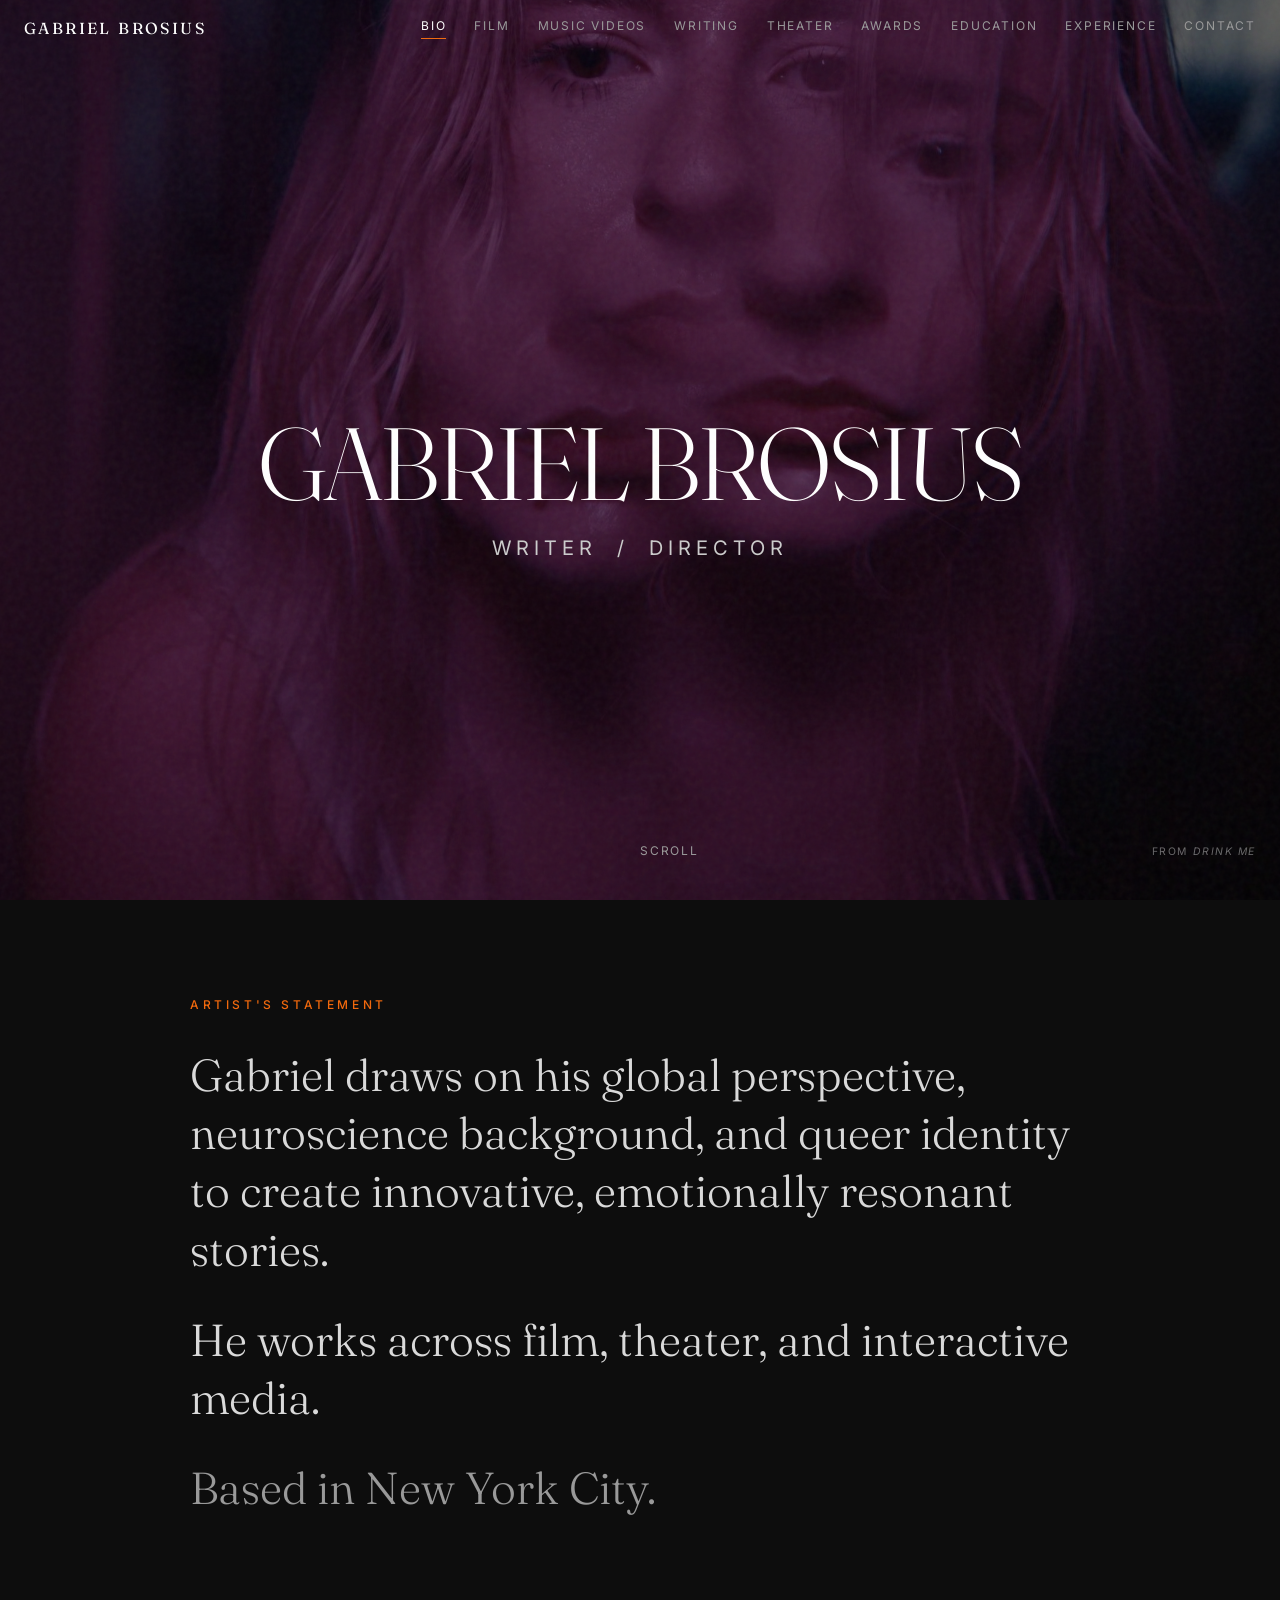
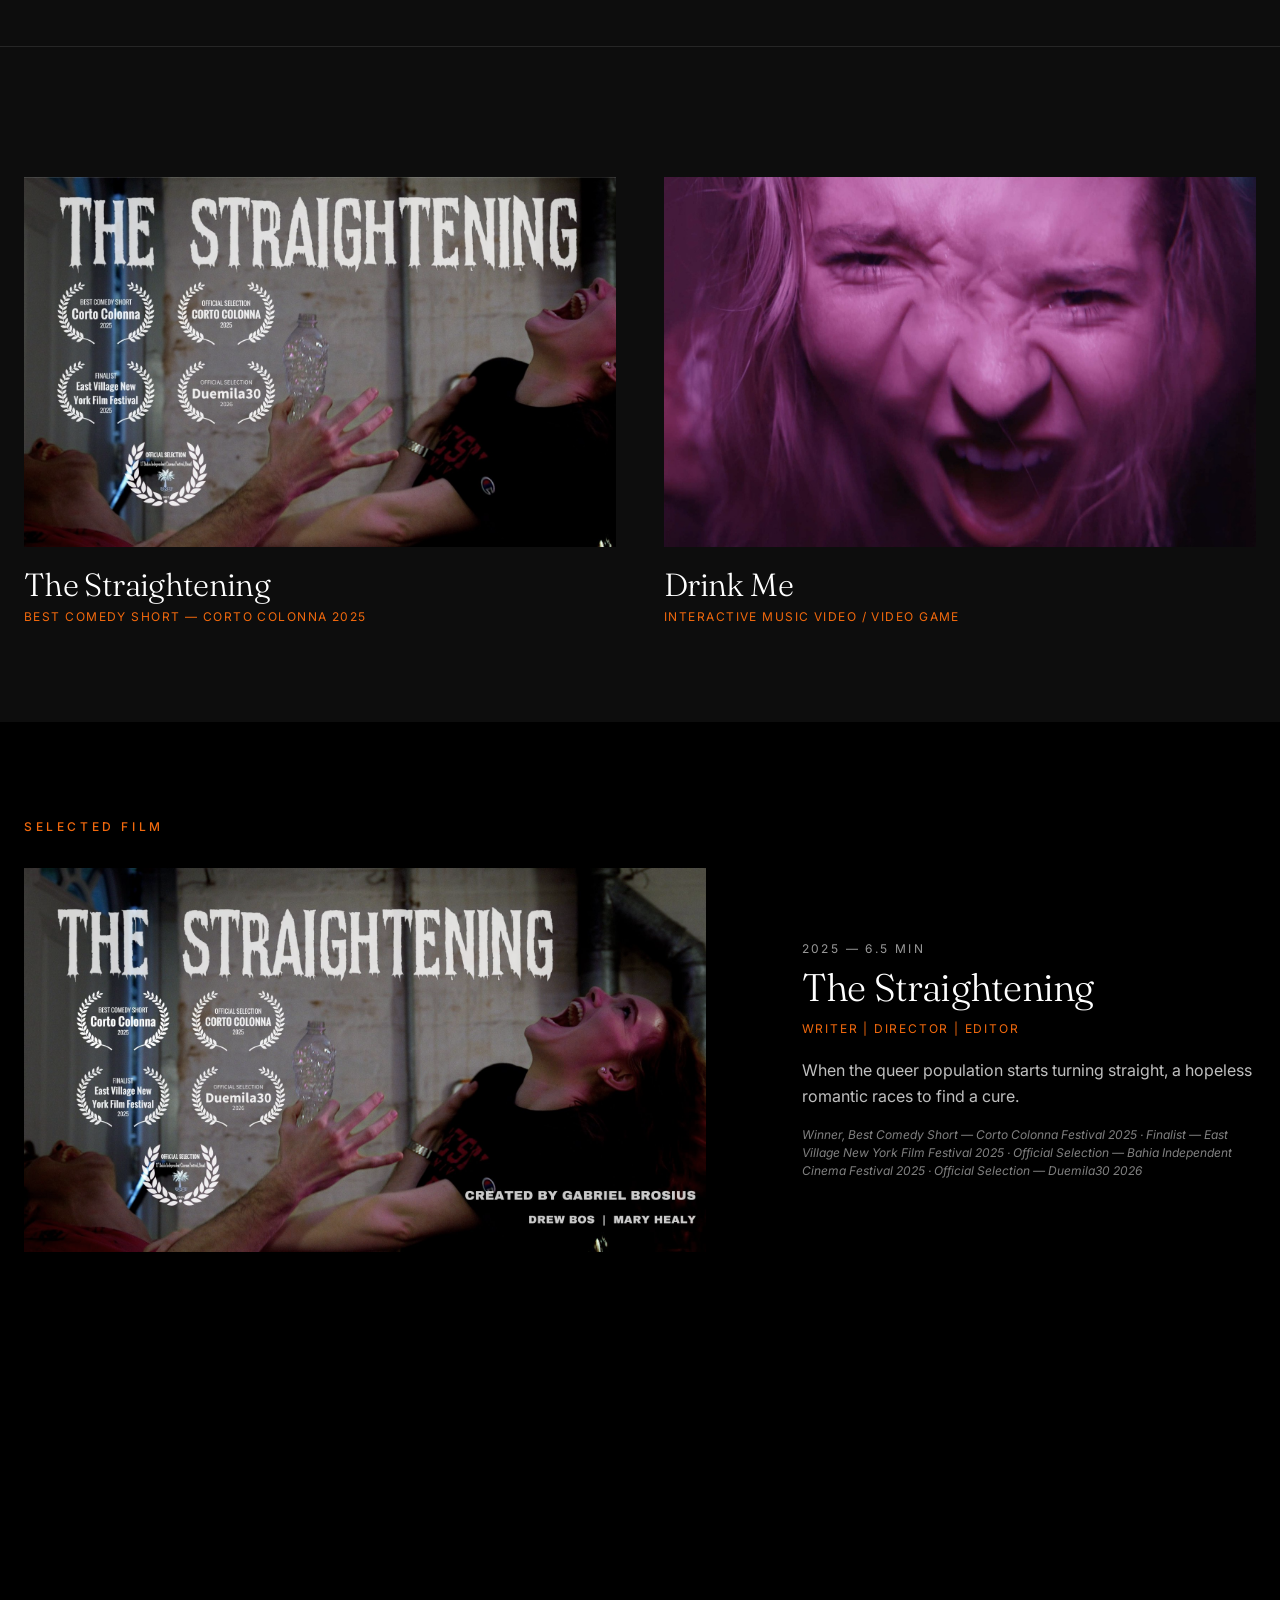
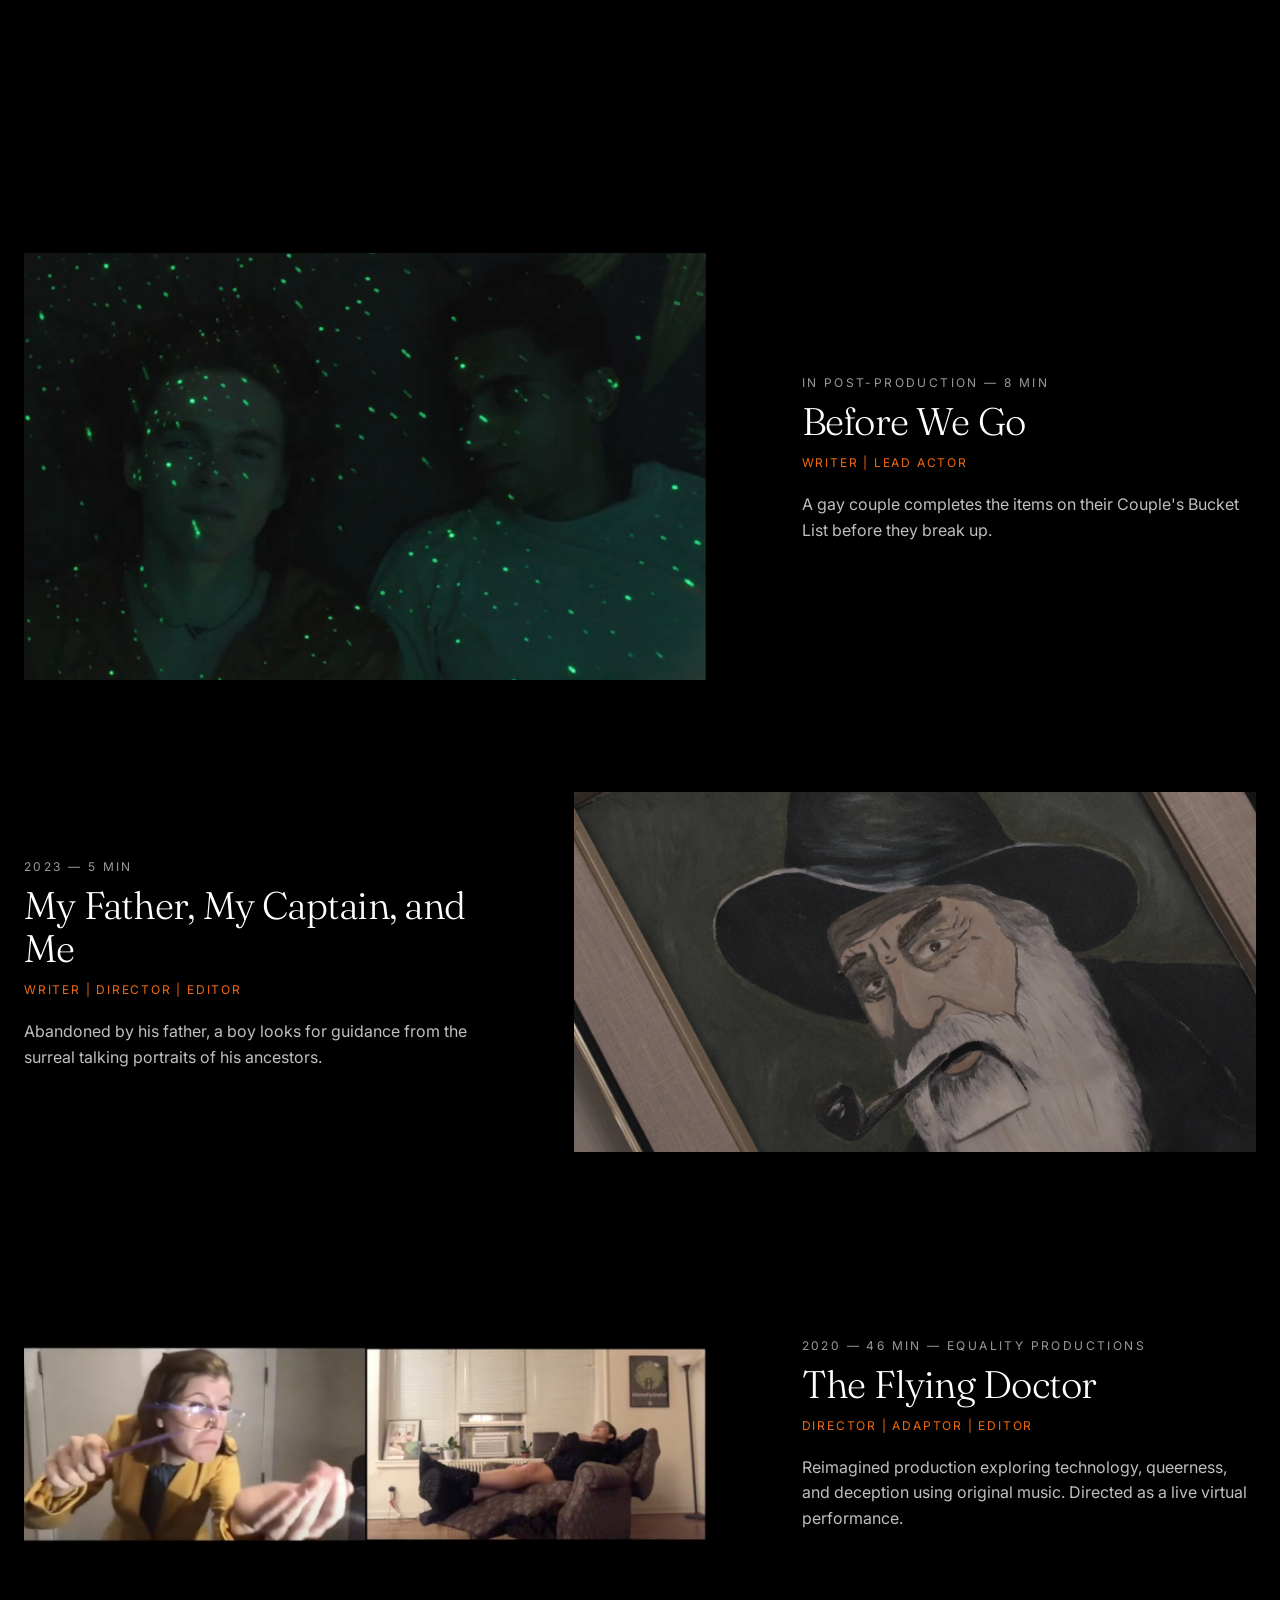
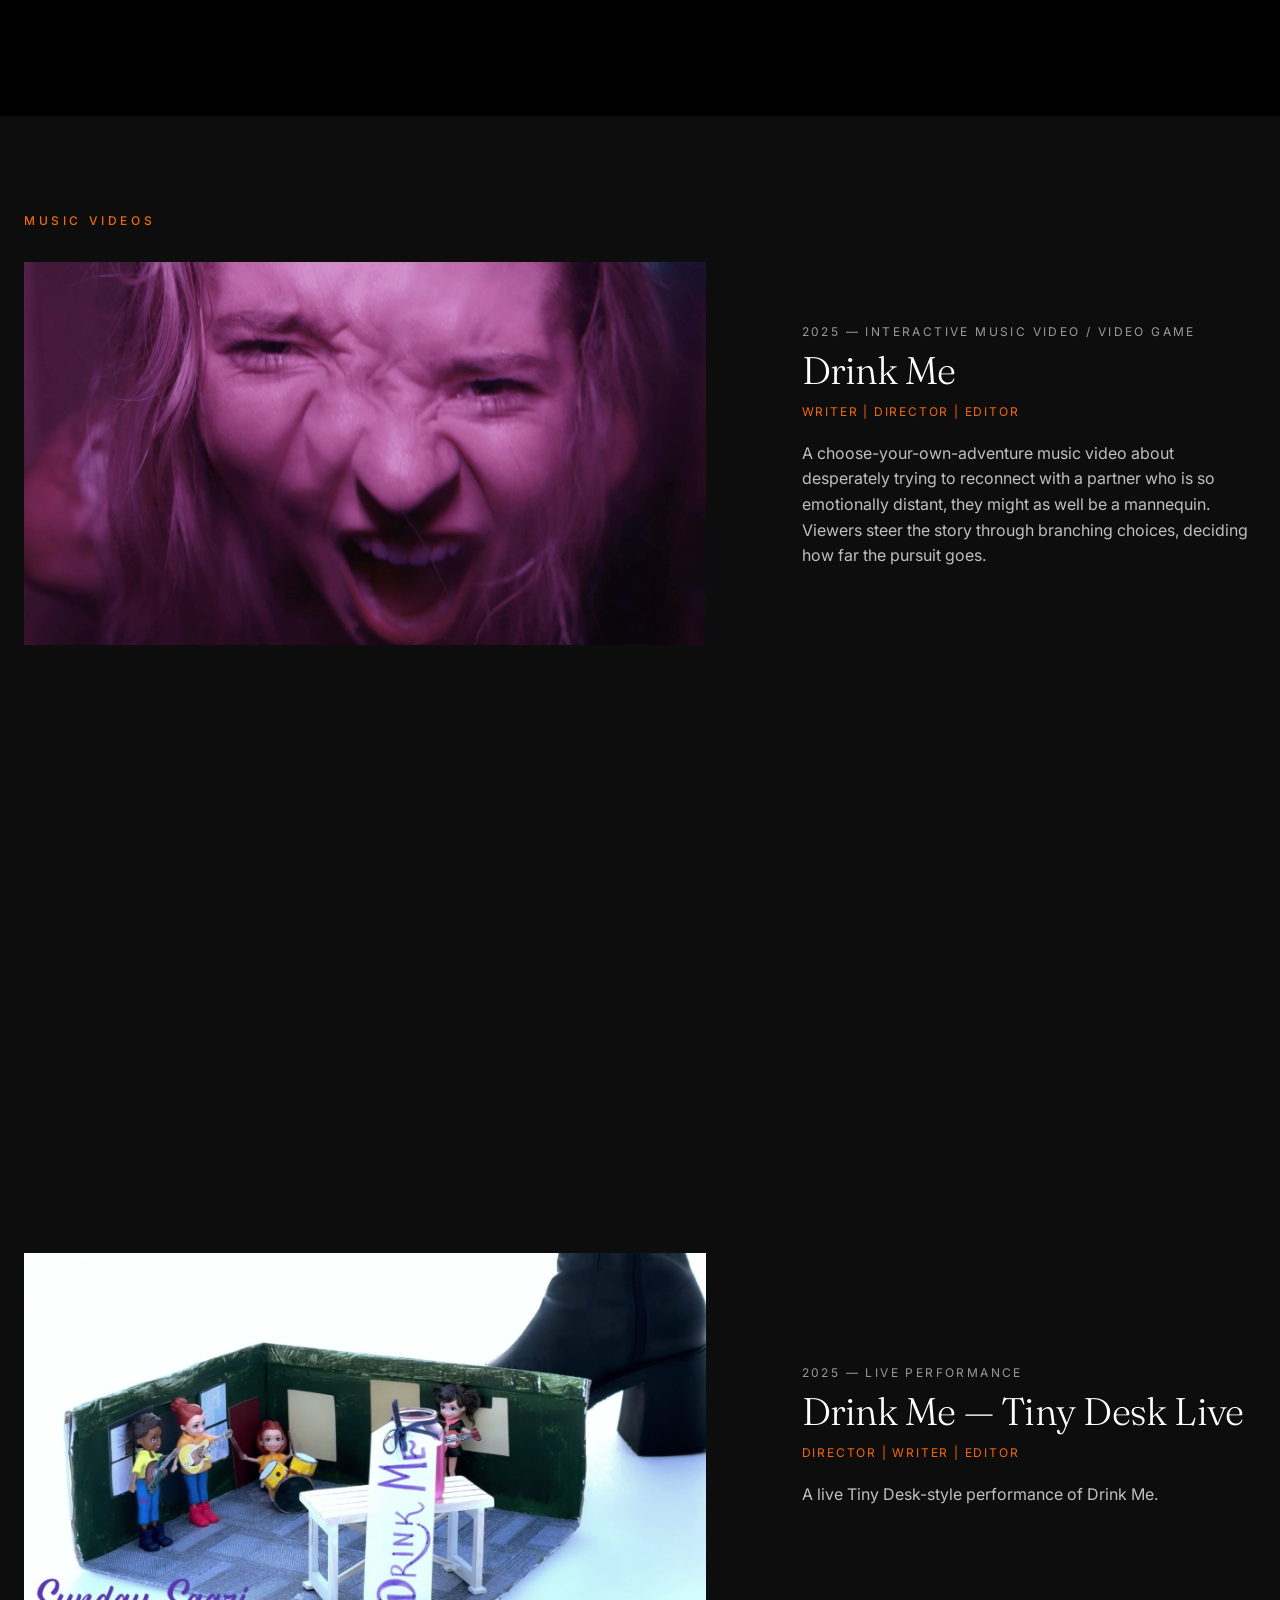
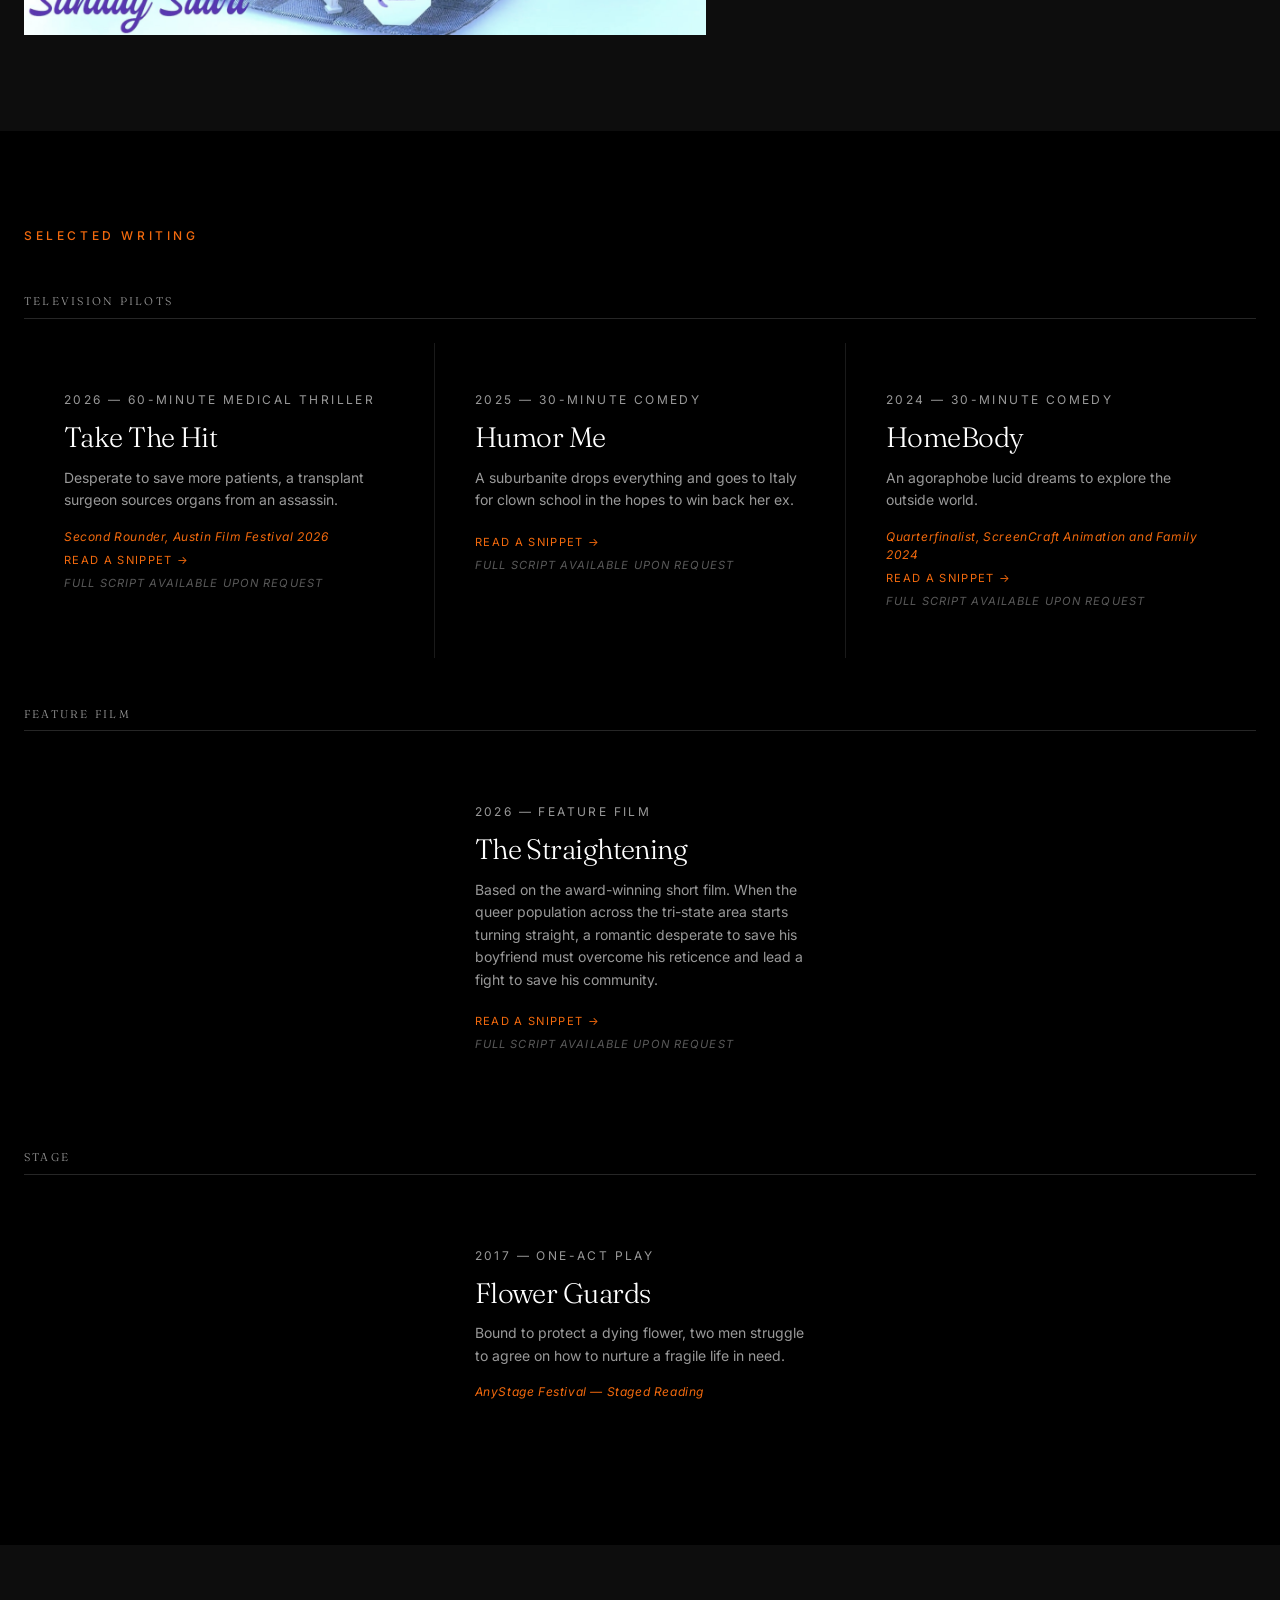
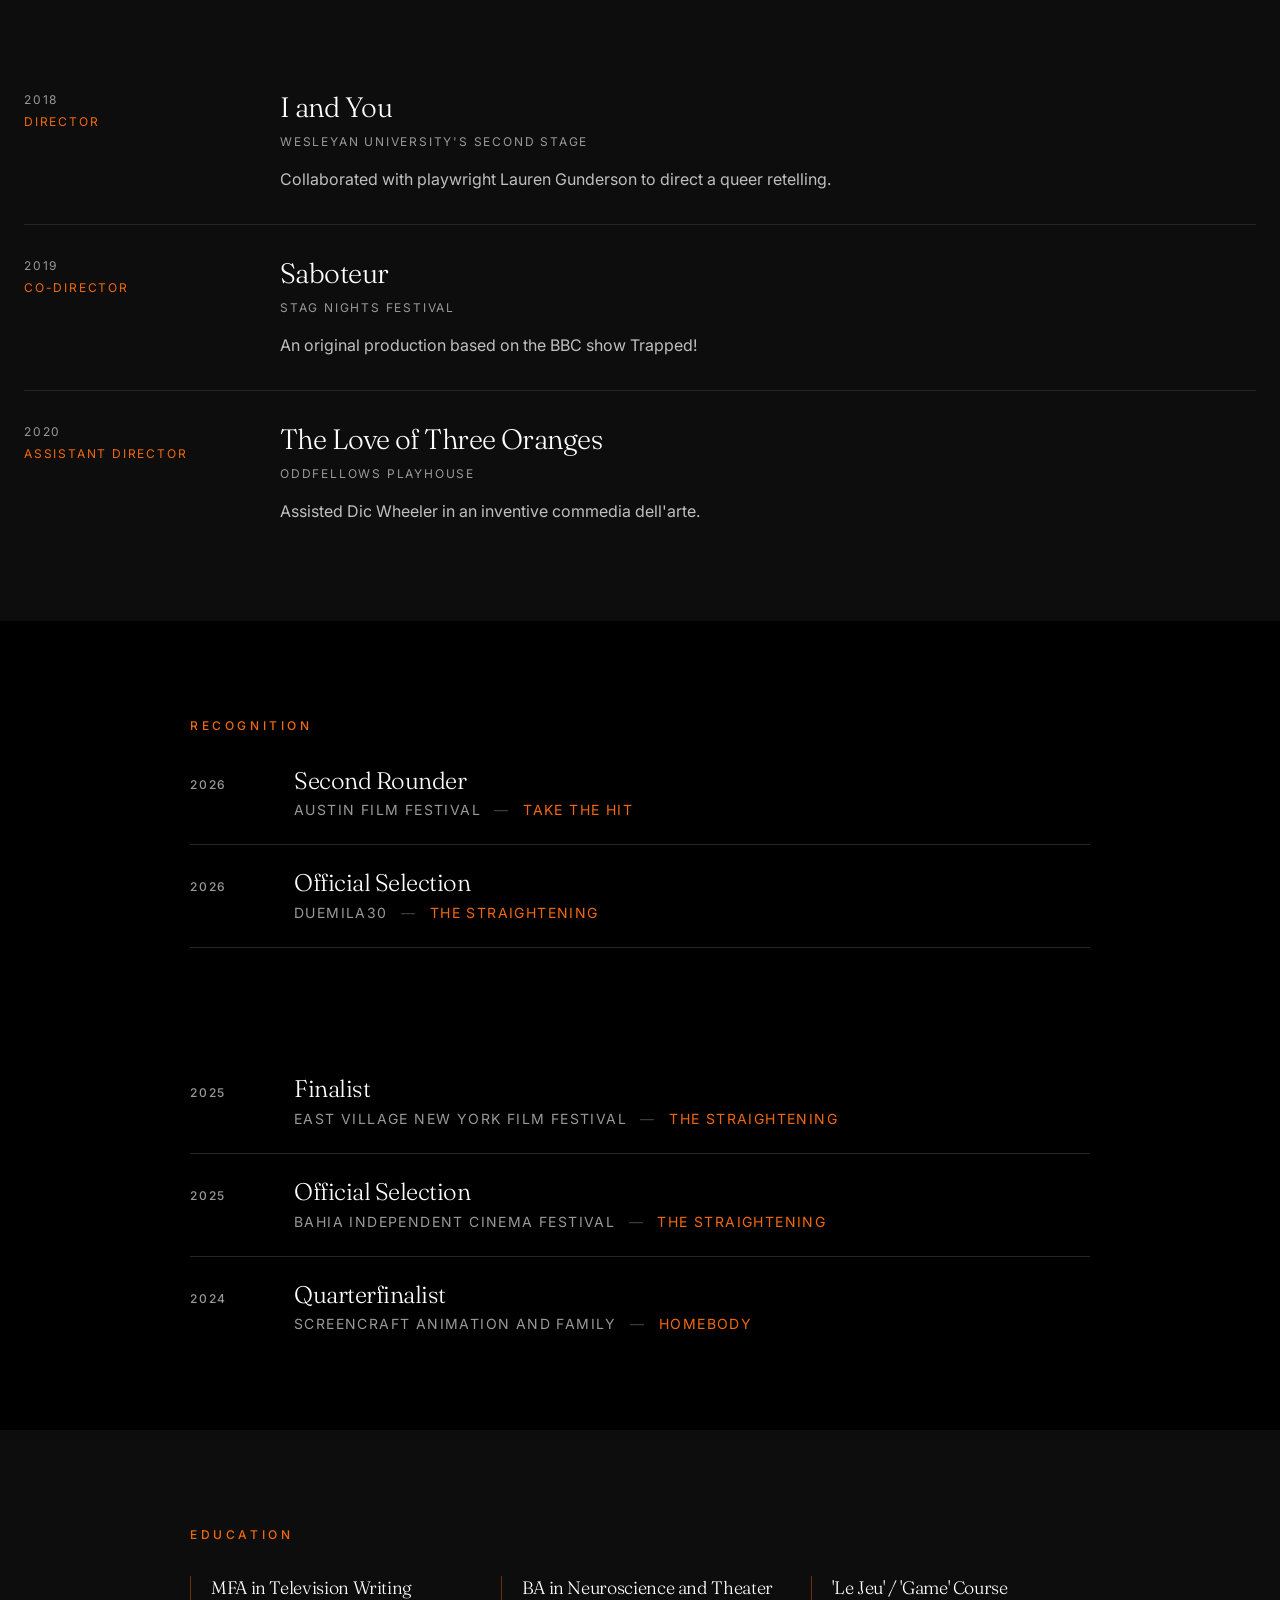
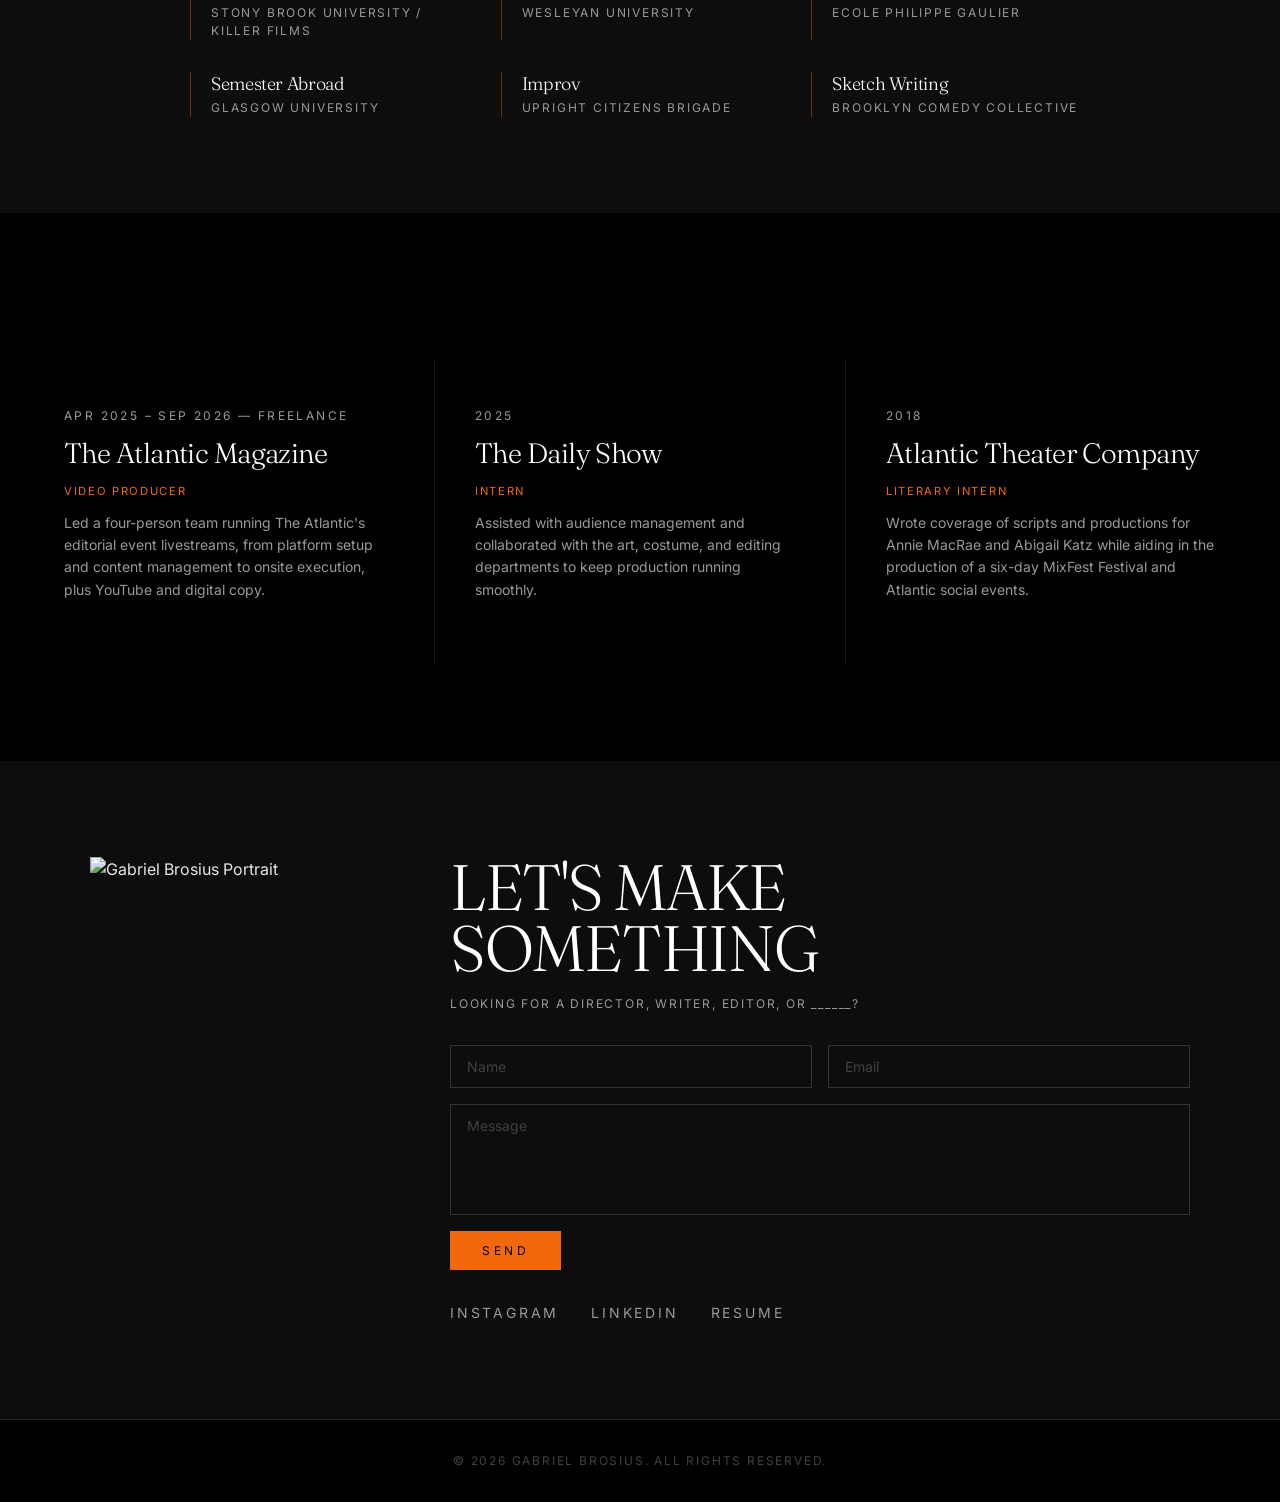
==== commit 38800325: "Update index.html" ====
--- a/index.html
+++ b/index.html
@@ -597,7 +597,7 @@
         <div class="social-links">
           <a href="https://www.instagram.com/gabrielbrosius/" target="_blank" rel="noopener noreferrer" class="social-link">Instagram</a>
           <a href="http://www.linkedin.com/in/gabriel-brosius-554b2713b" target="_blank" rel="noopener noreferrer" class="social-link">LinkedIn</a>
-          <a href="https://drive.google.com/file/d/1KNRBNcNuUq5sTUbq93CrTZx769xwCQNU/view?usp=sharing" target="_blank" rel="noopener noreferrer" class="social-link">Resume</a>
+          <a href="https://drive.google.com/file/d/1Yqr8S-CVUNZMG84sJzxN7CA57lT_lstM/view?usp=sharing" target="_blank" rel="noopener noreferrer" class="social-link">Resume</a>
         </div>
       </div>
 
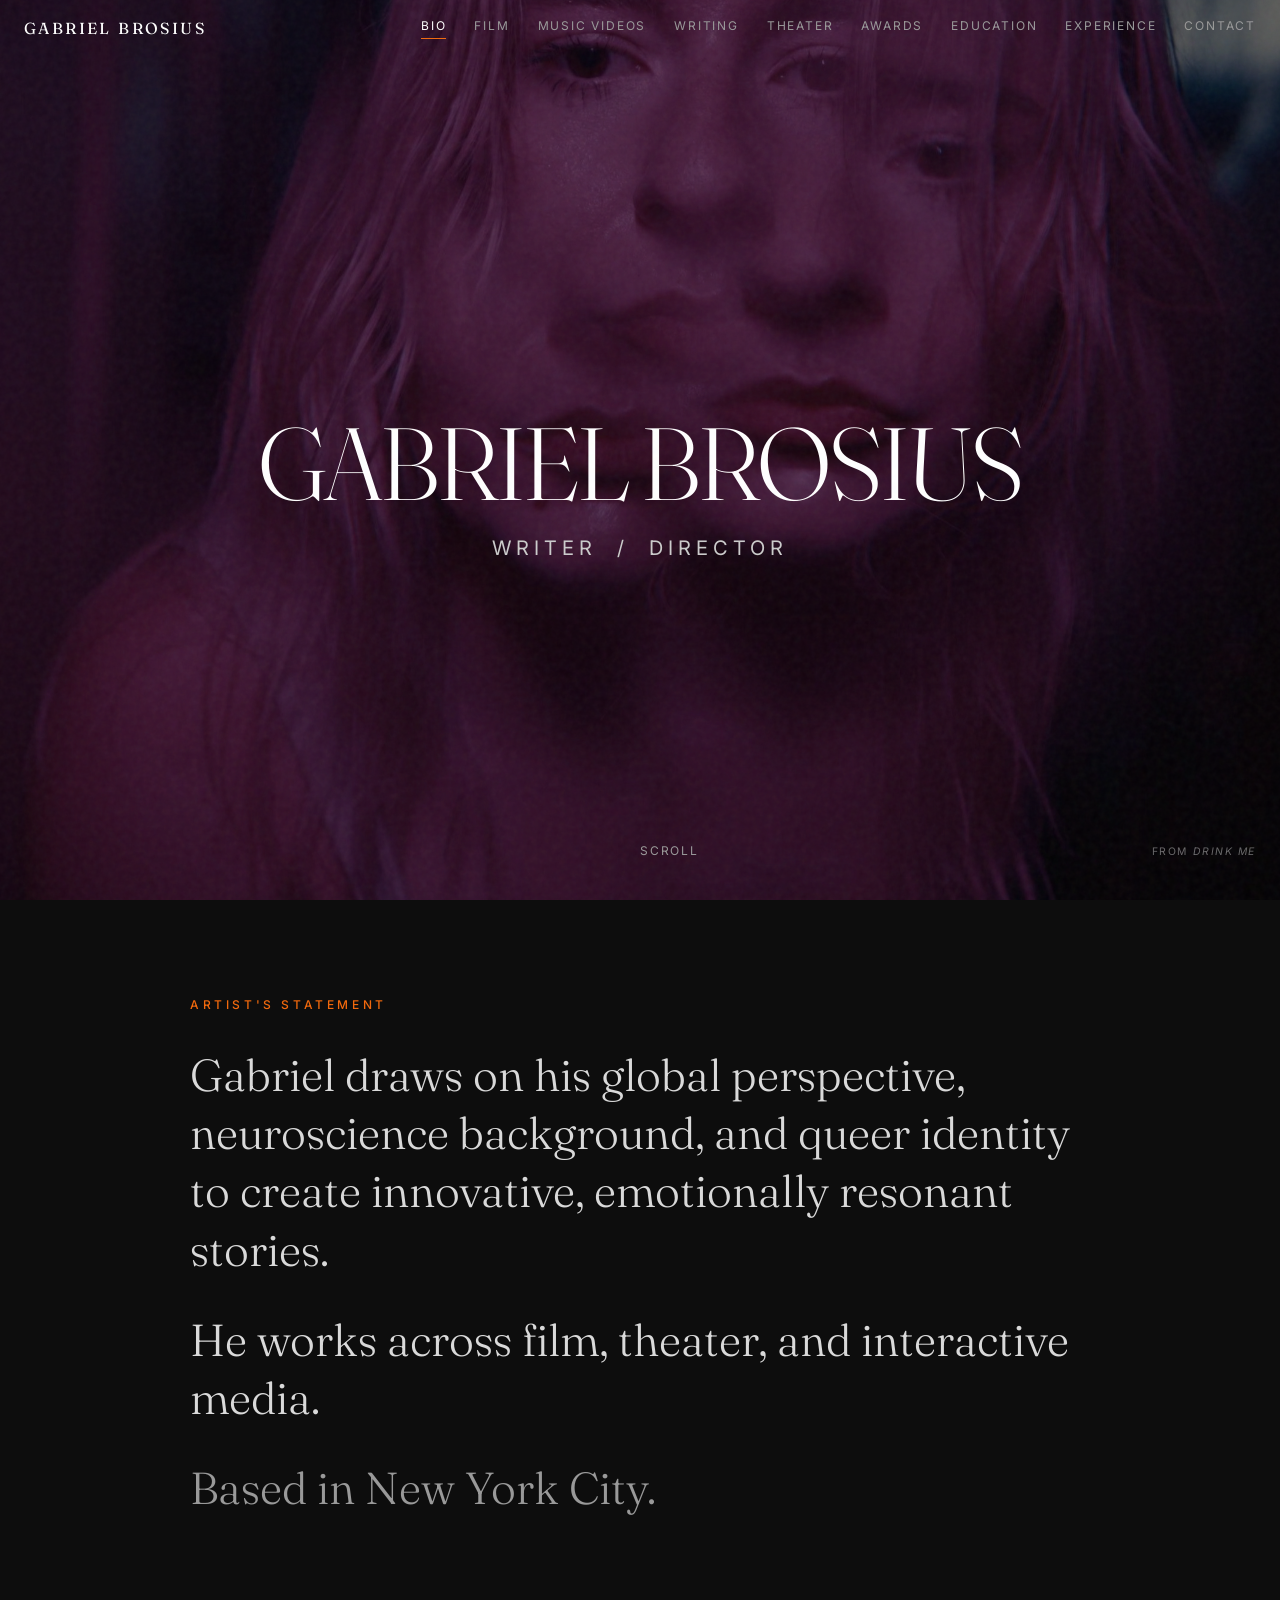
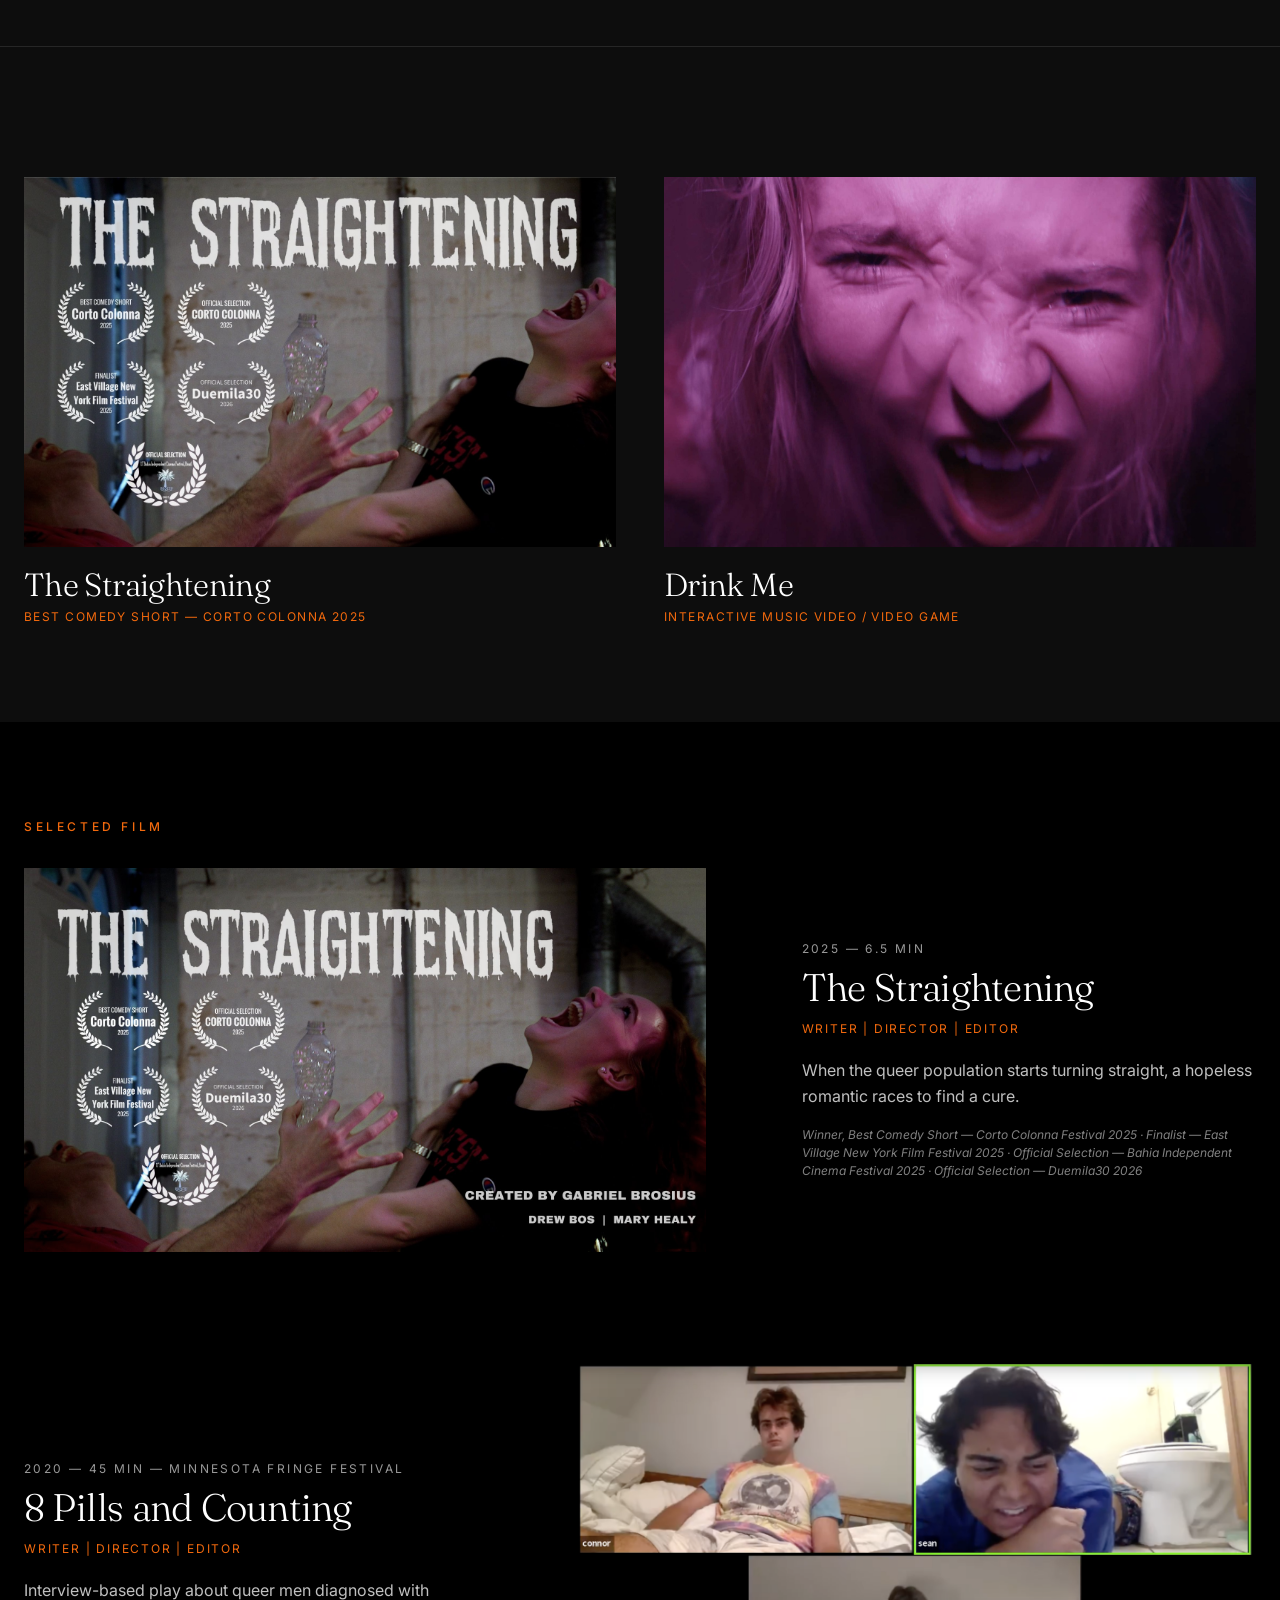
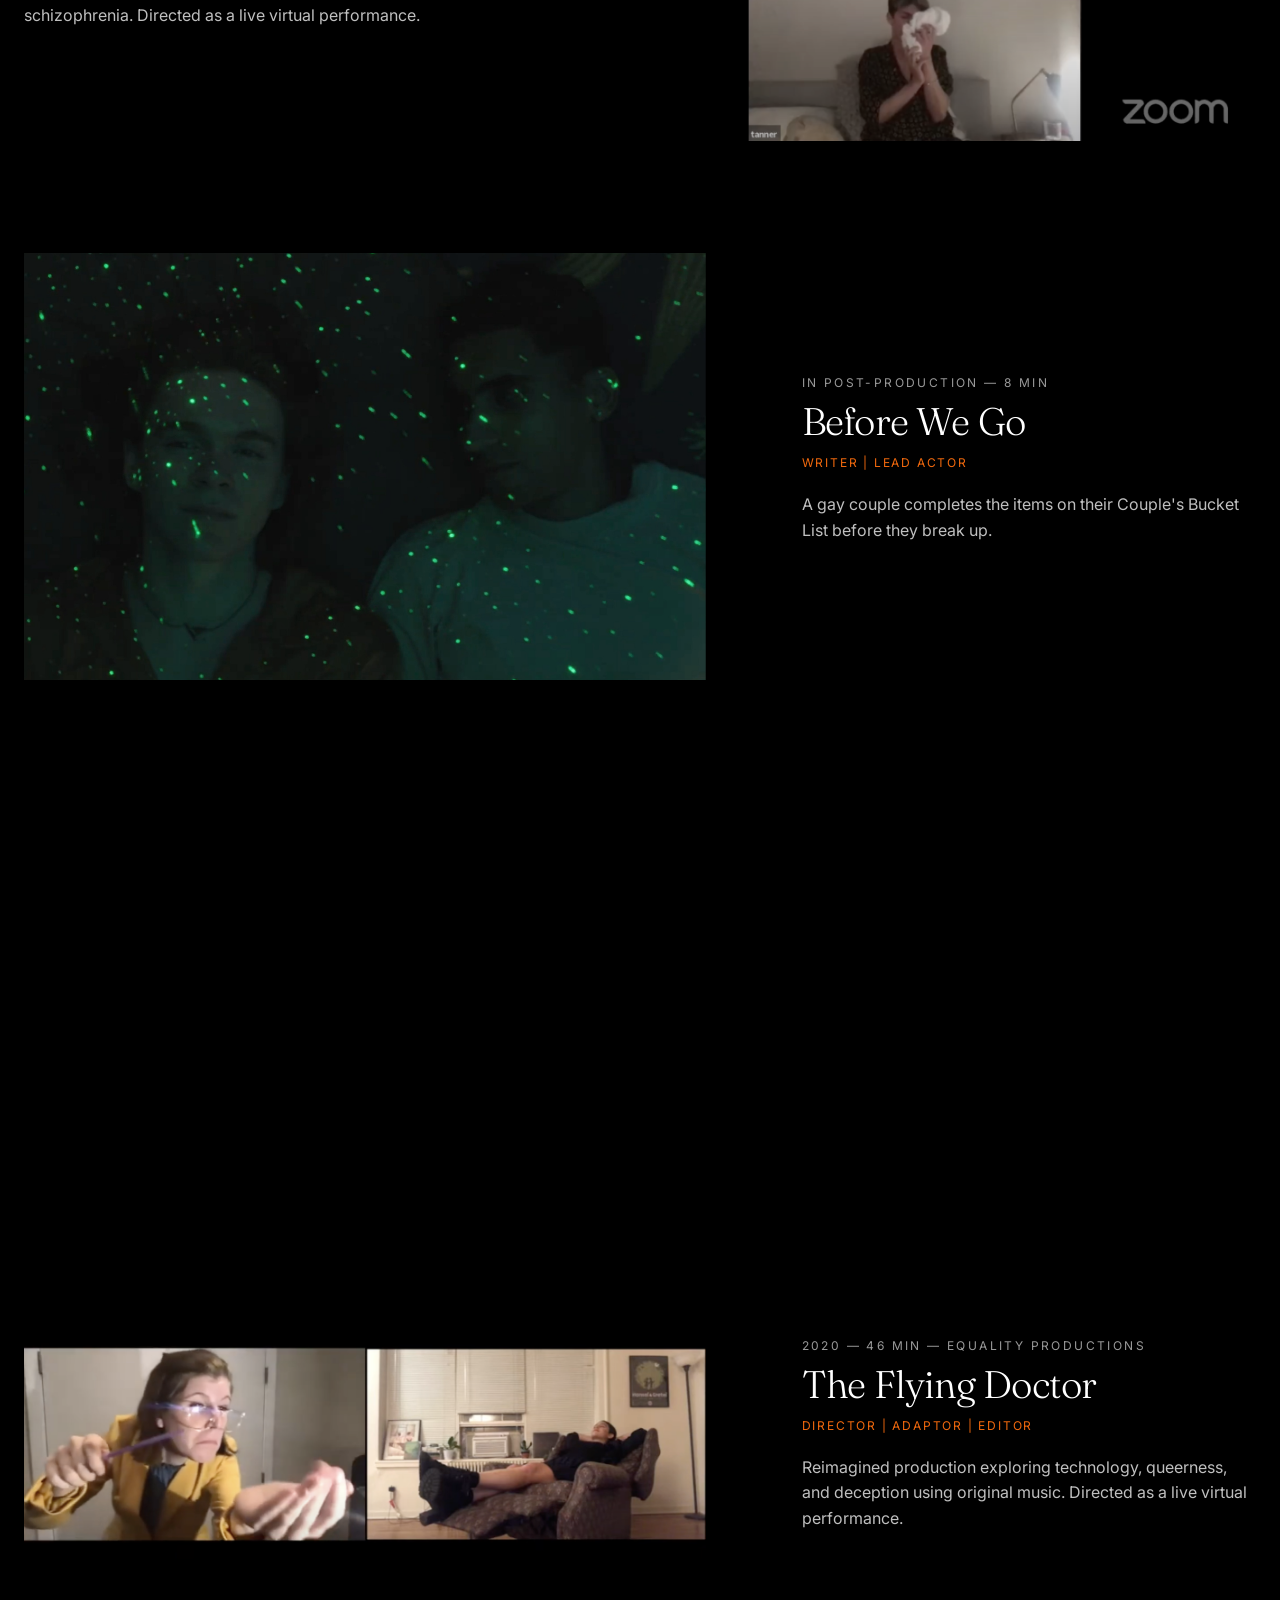
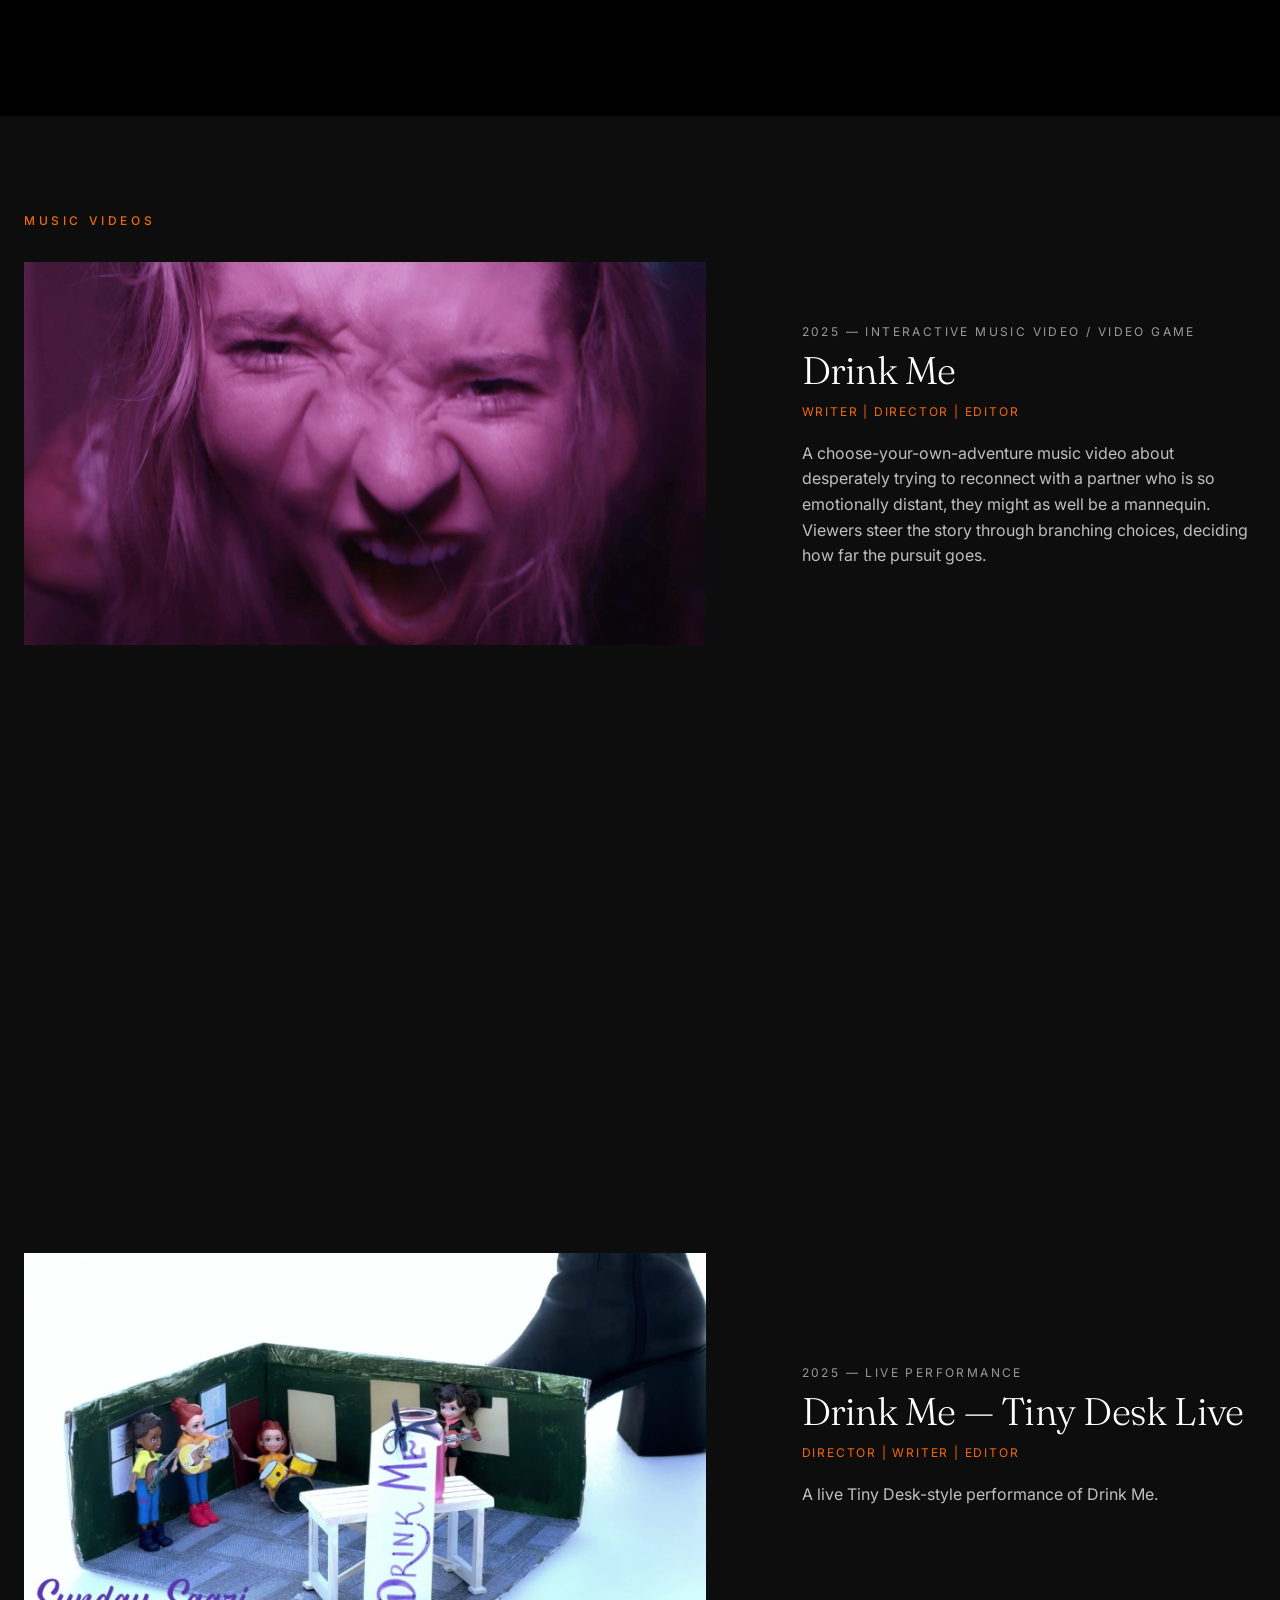
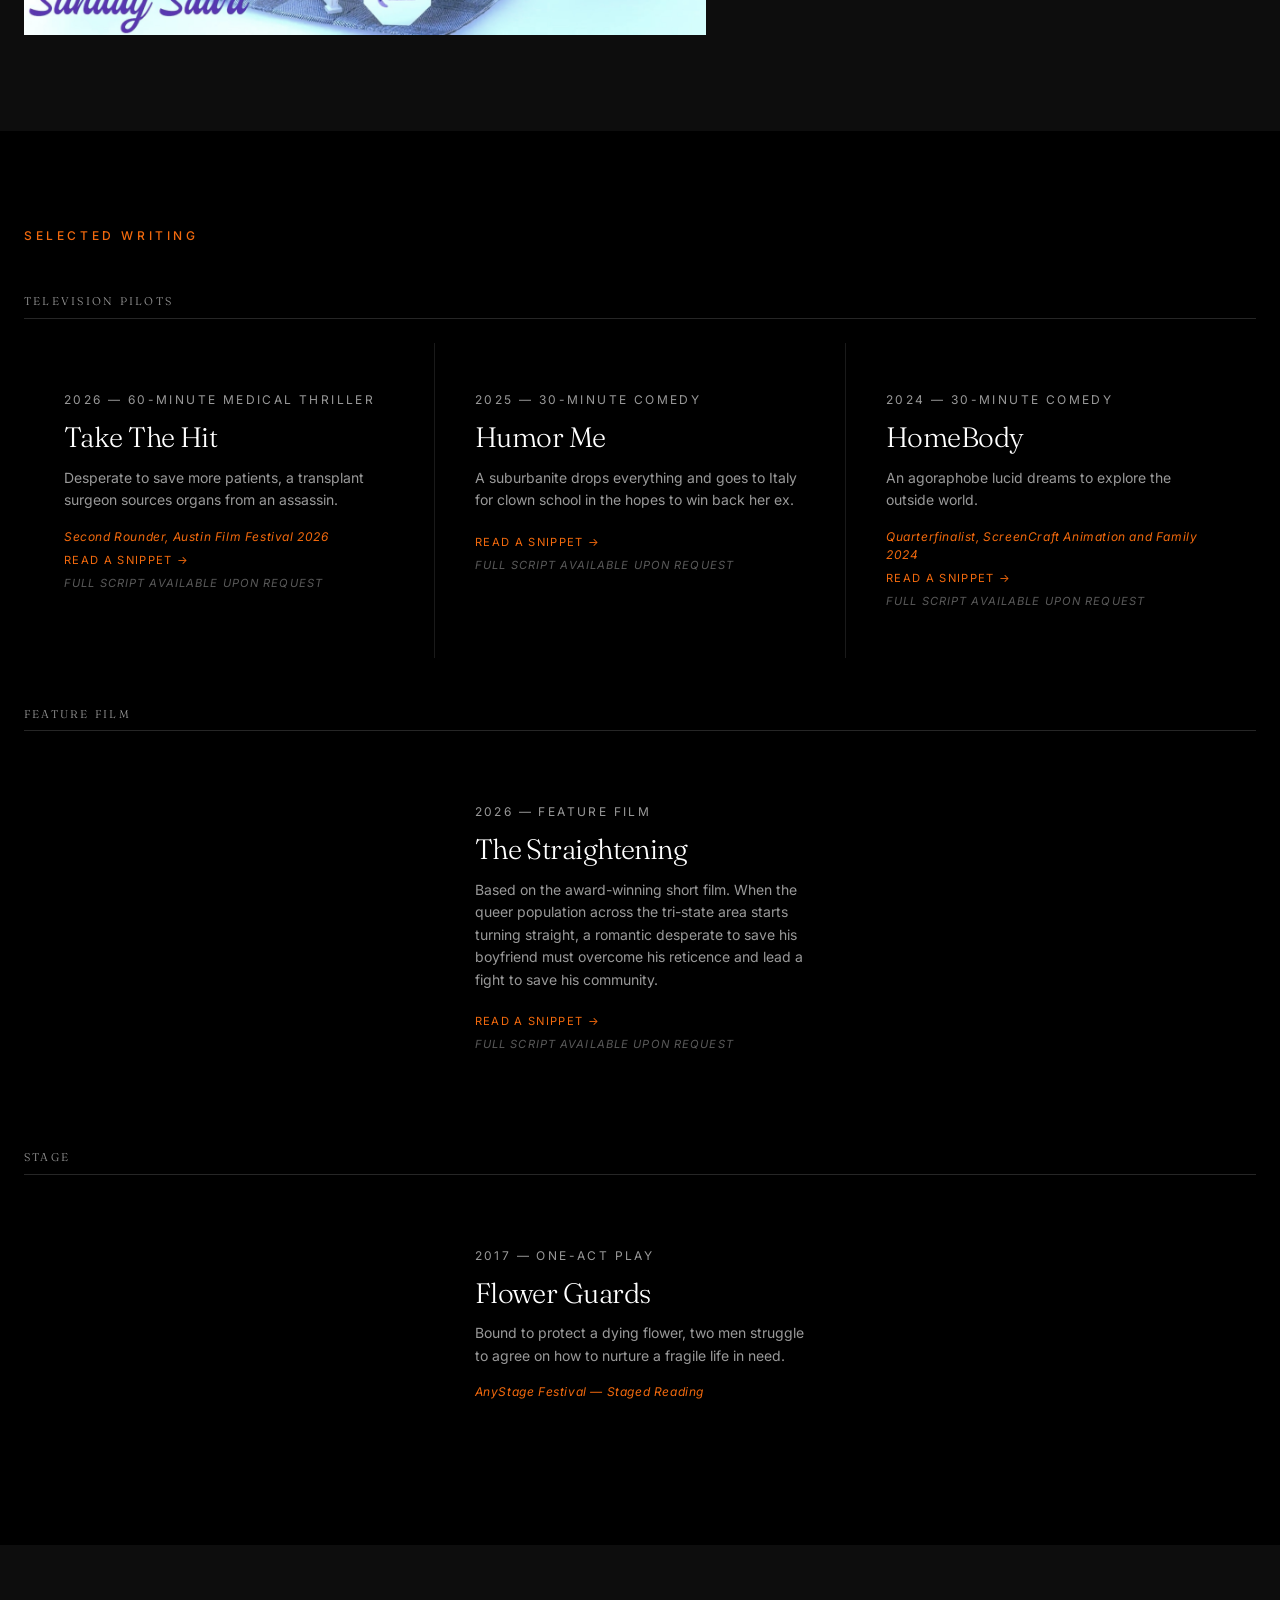
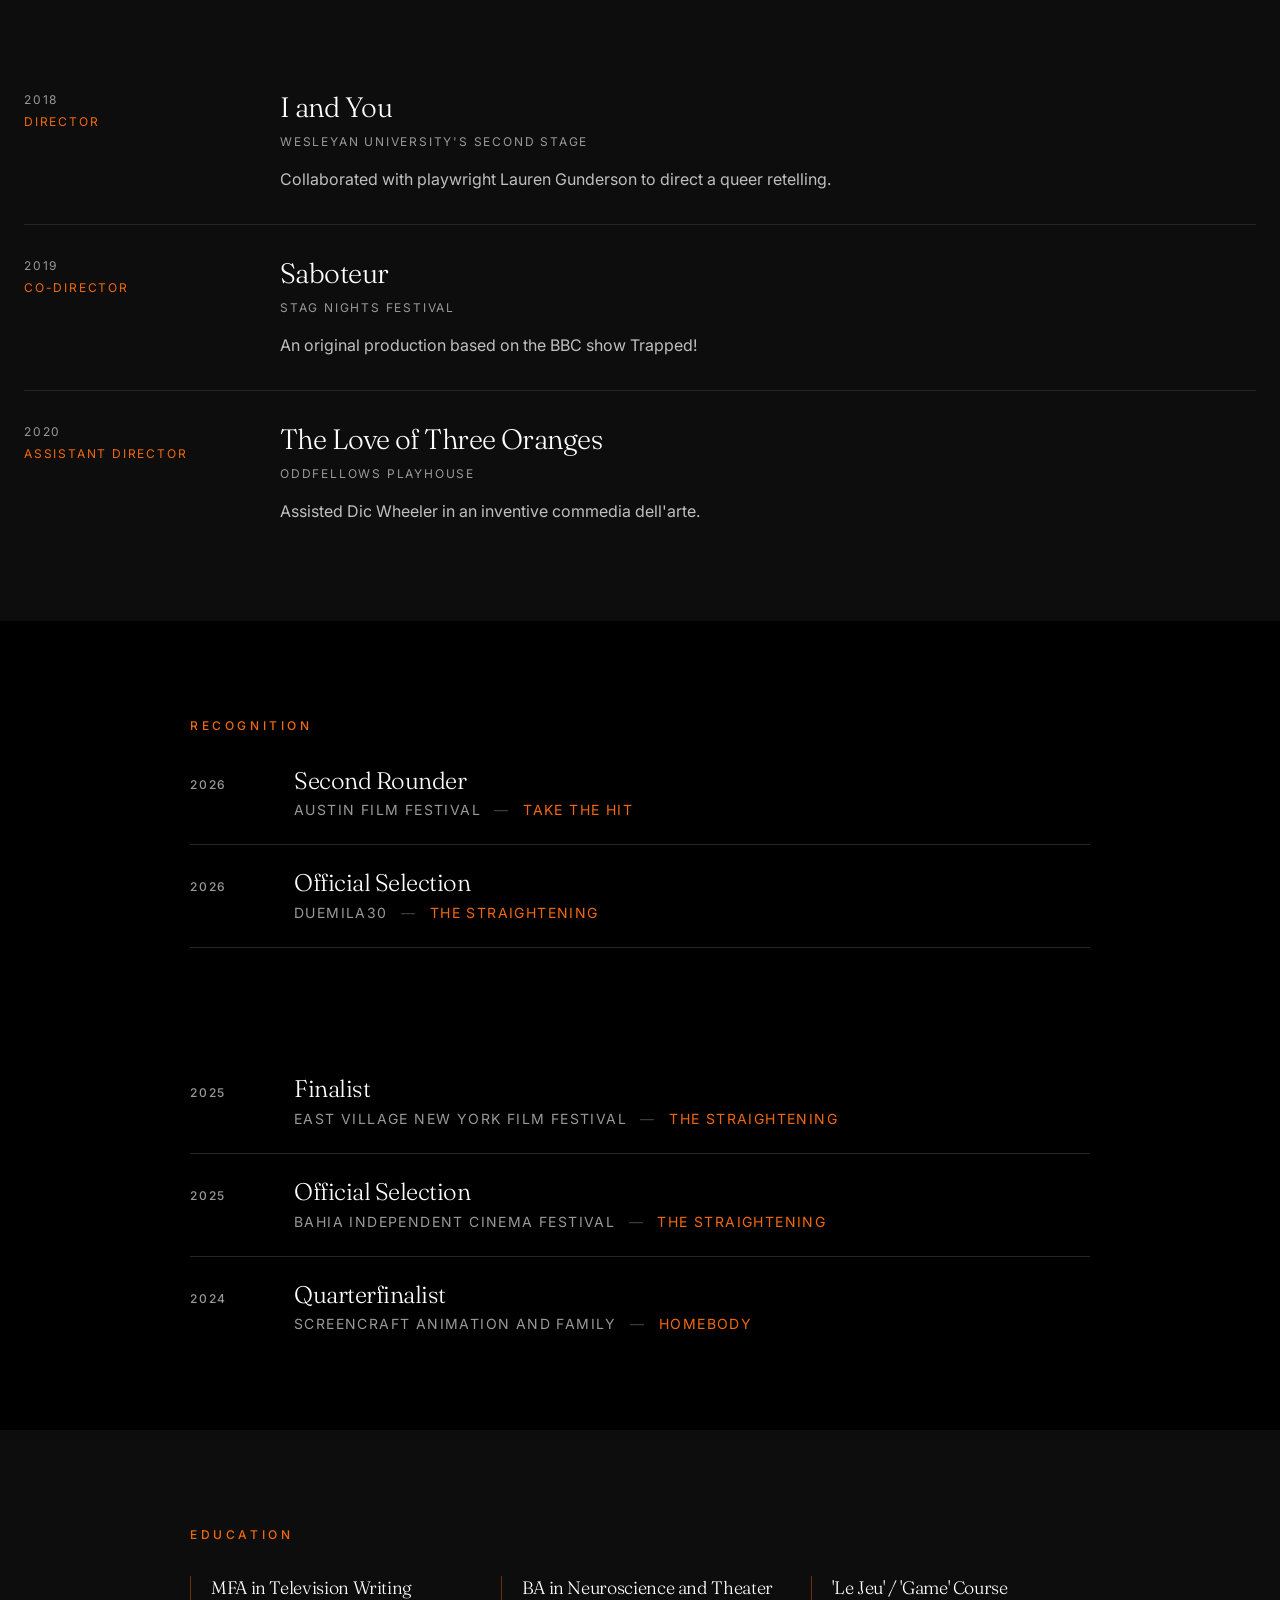
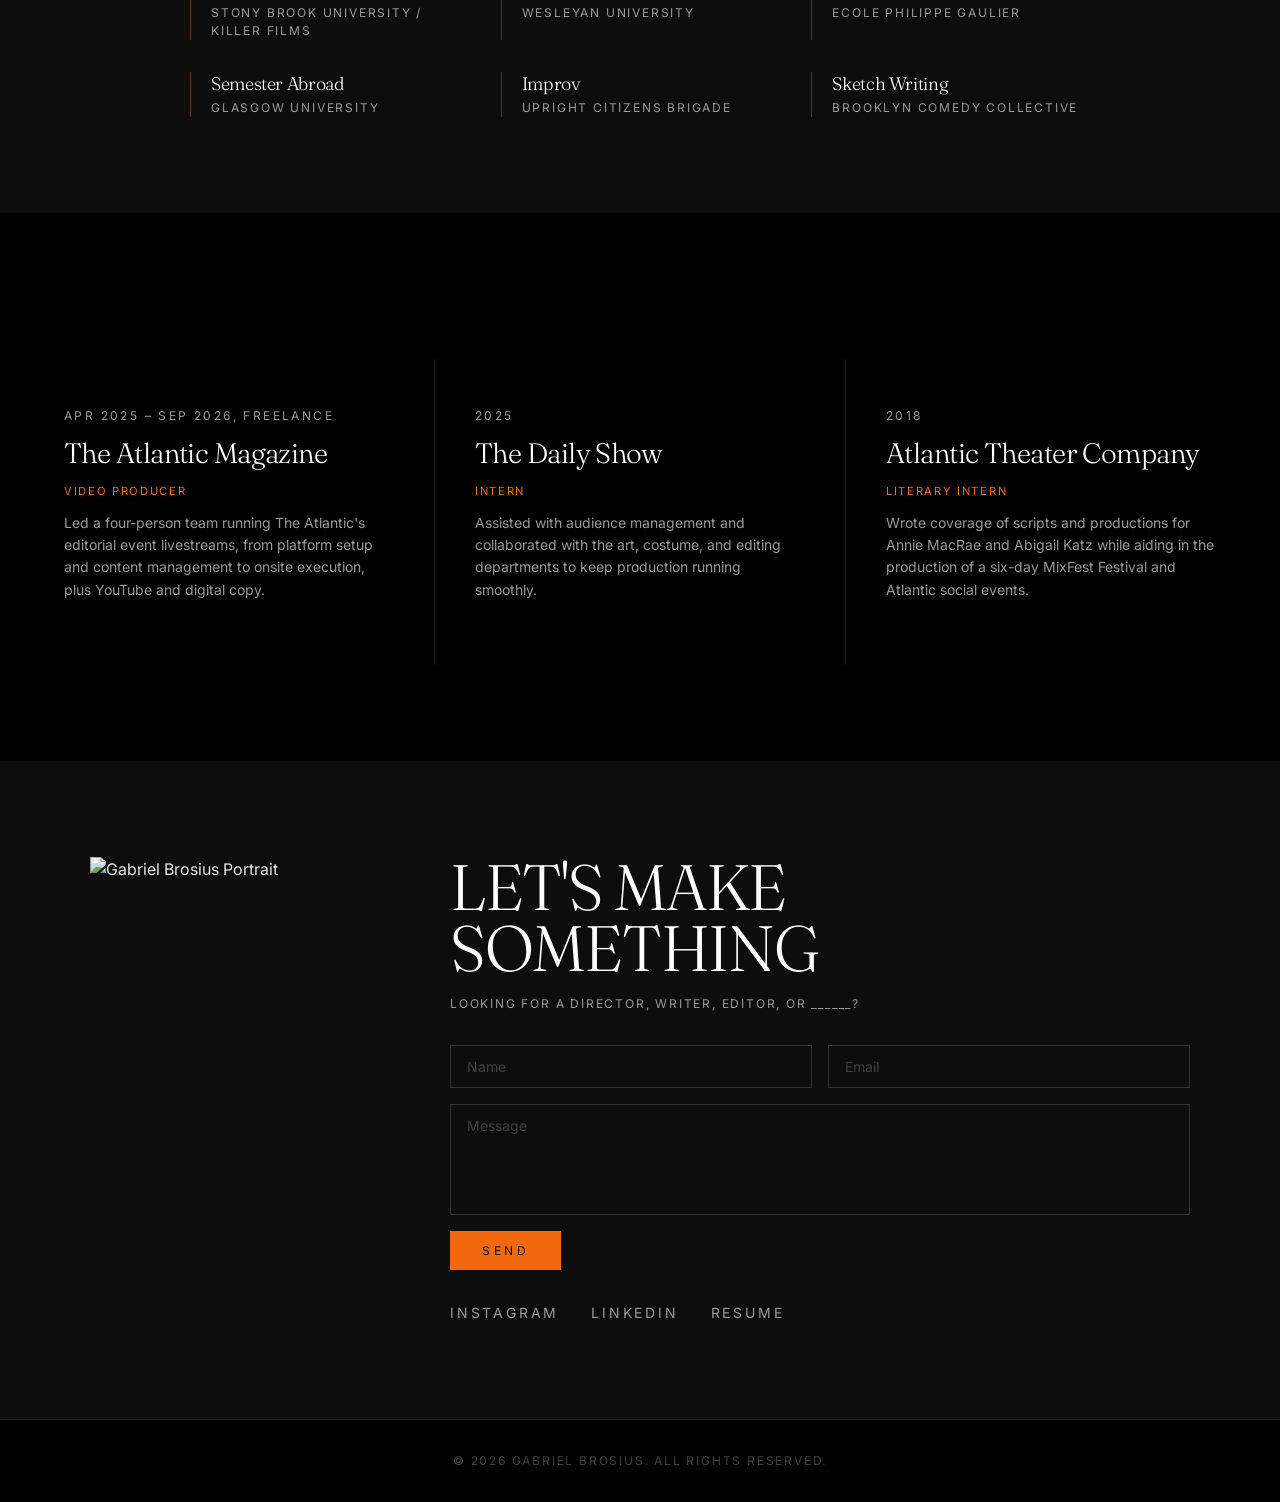
==== commit 61ed4608: "comma" ====
--- a/index.html
+++ b/index.html
@@ -540,7 +540,7 @@
         
         <!-- Admin 1 -->
         <div class="tv-card">
-          <div class="tv-meta">Apr 2025 – Sep 2026 — Freelance</div>
+          <div class="tv-meta">Apr 2025 – Sep 2026, Freelance</div>
           <h3 class="tv-title">The Atlantic Magazine</h3>
           <p class="tv-genre">Video Producer</p>
           <p class="tv-logline">Led a four-person team running The Atlantic's editorial event livestreams, from platform setup and content management to onsite execution, plus YouTube and digital copy.</p>
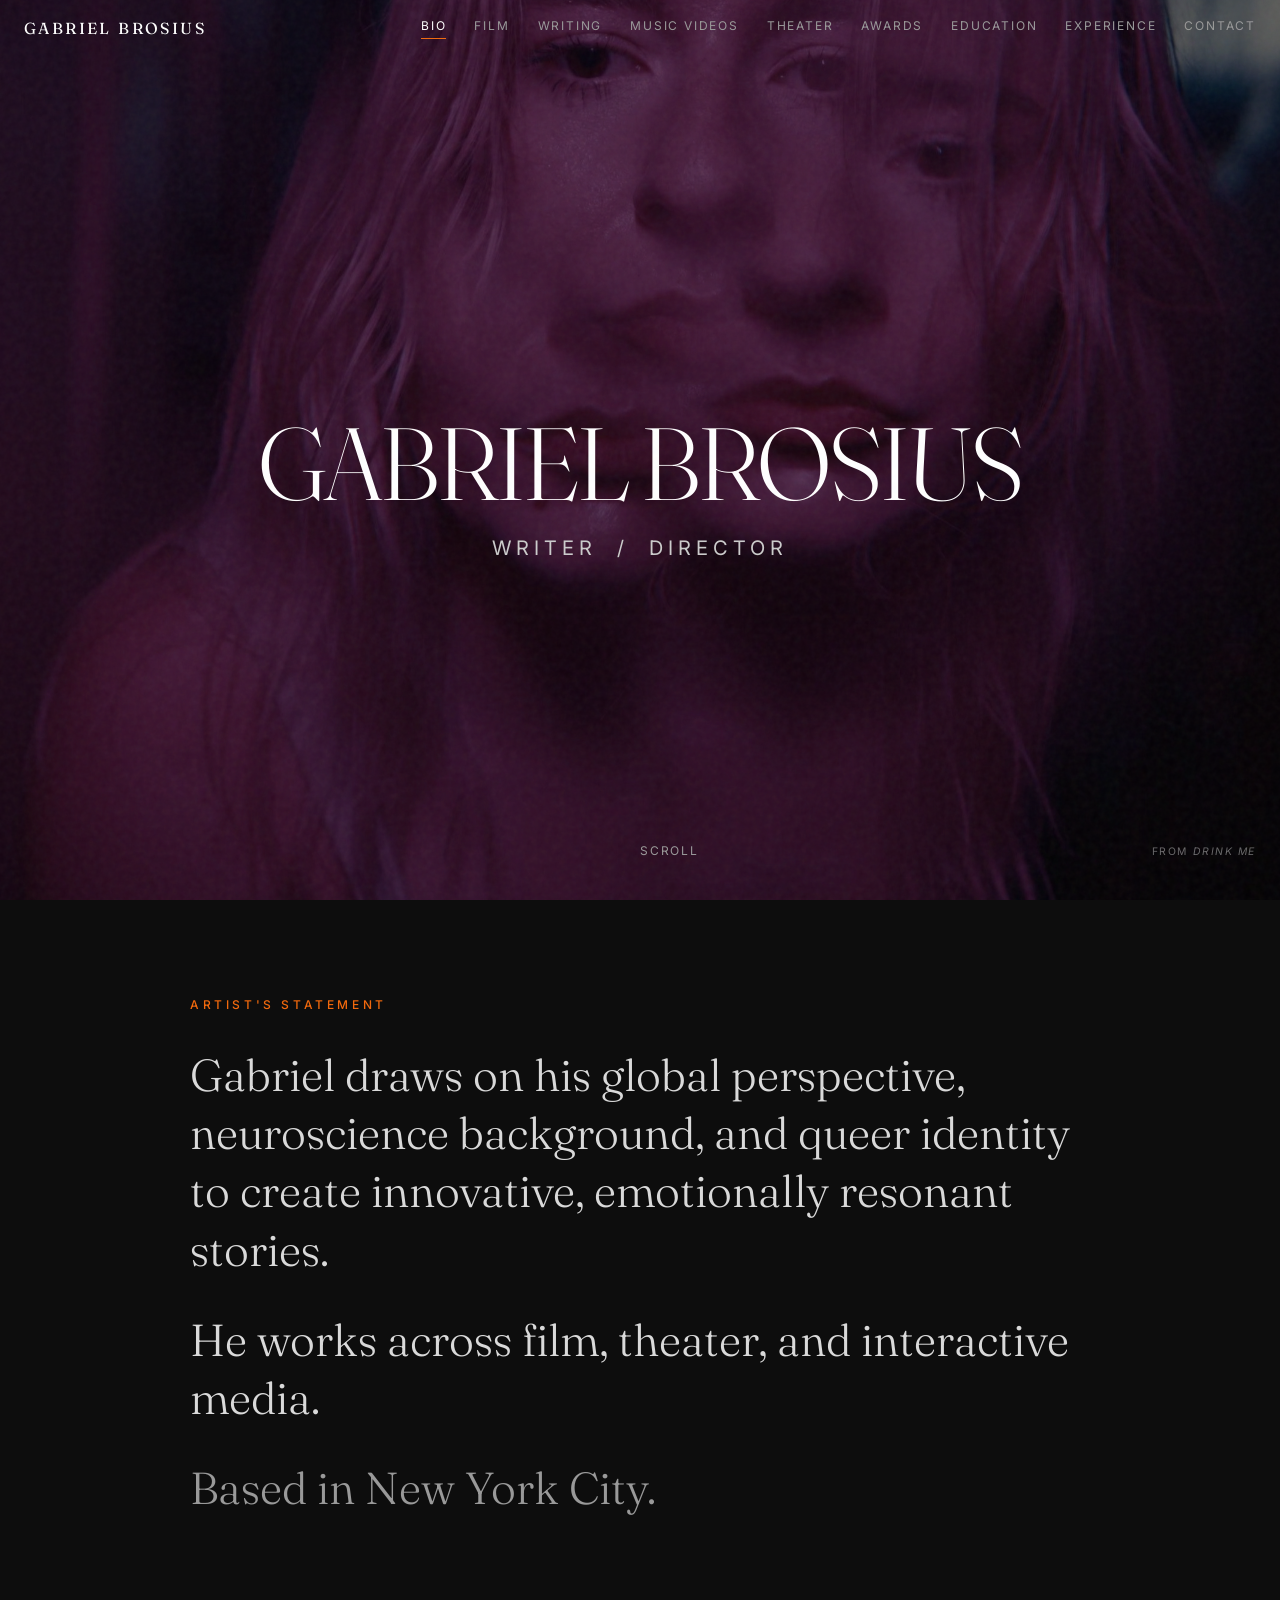
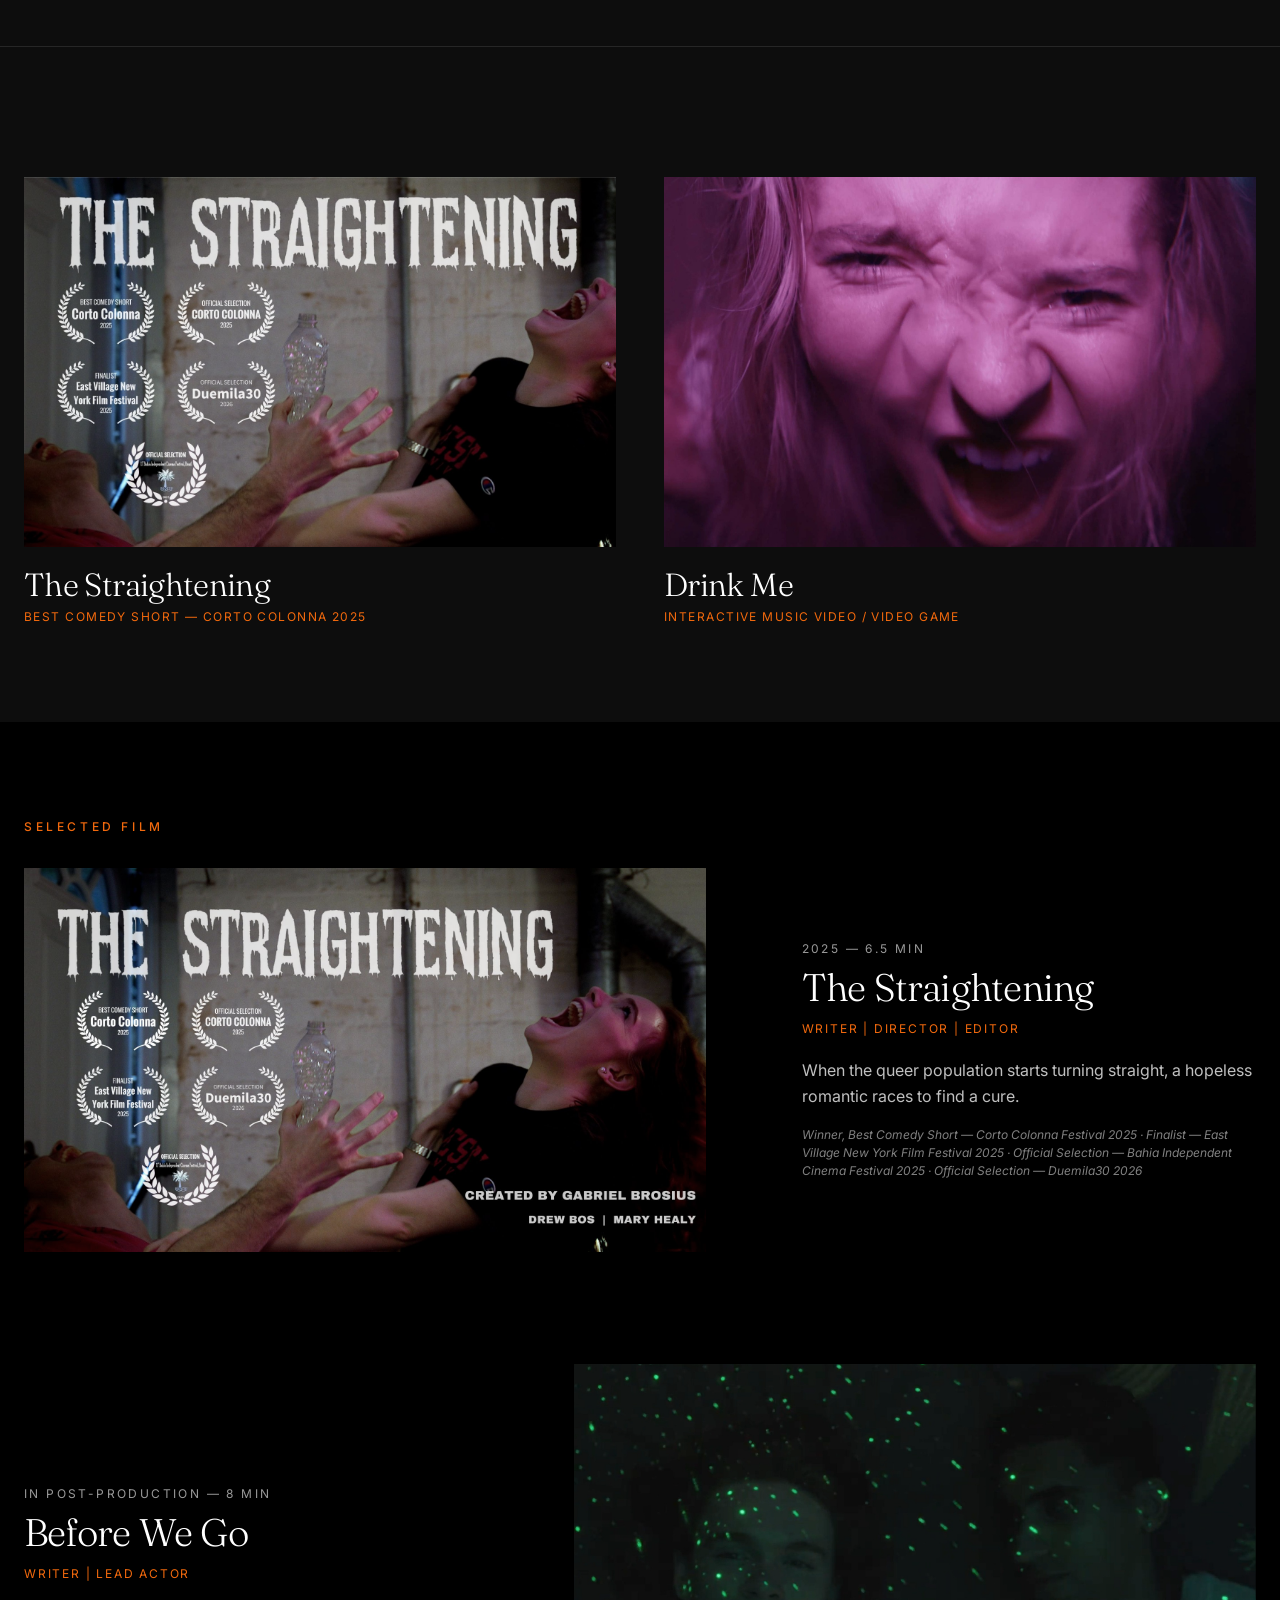
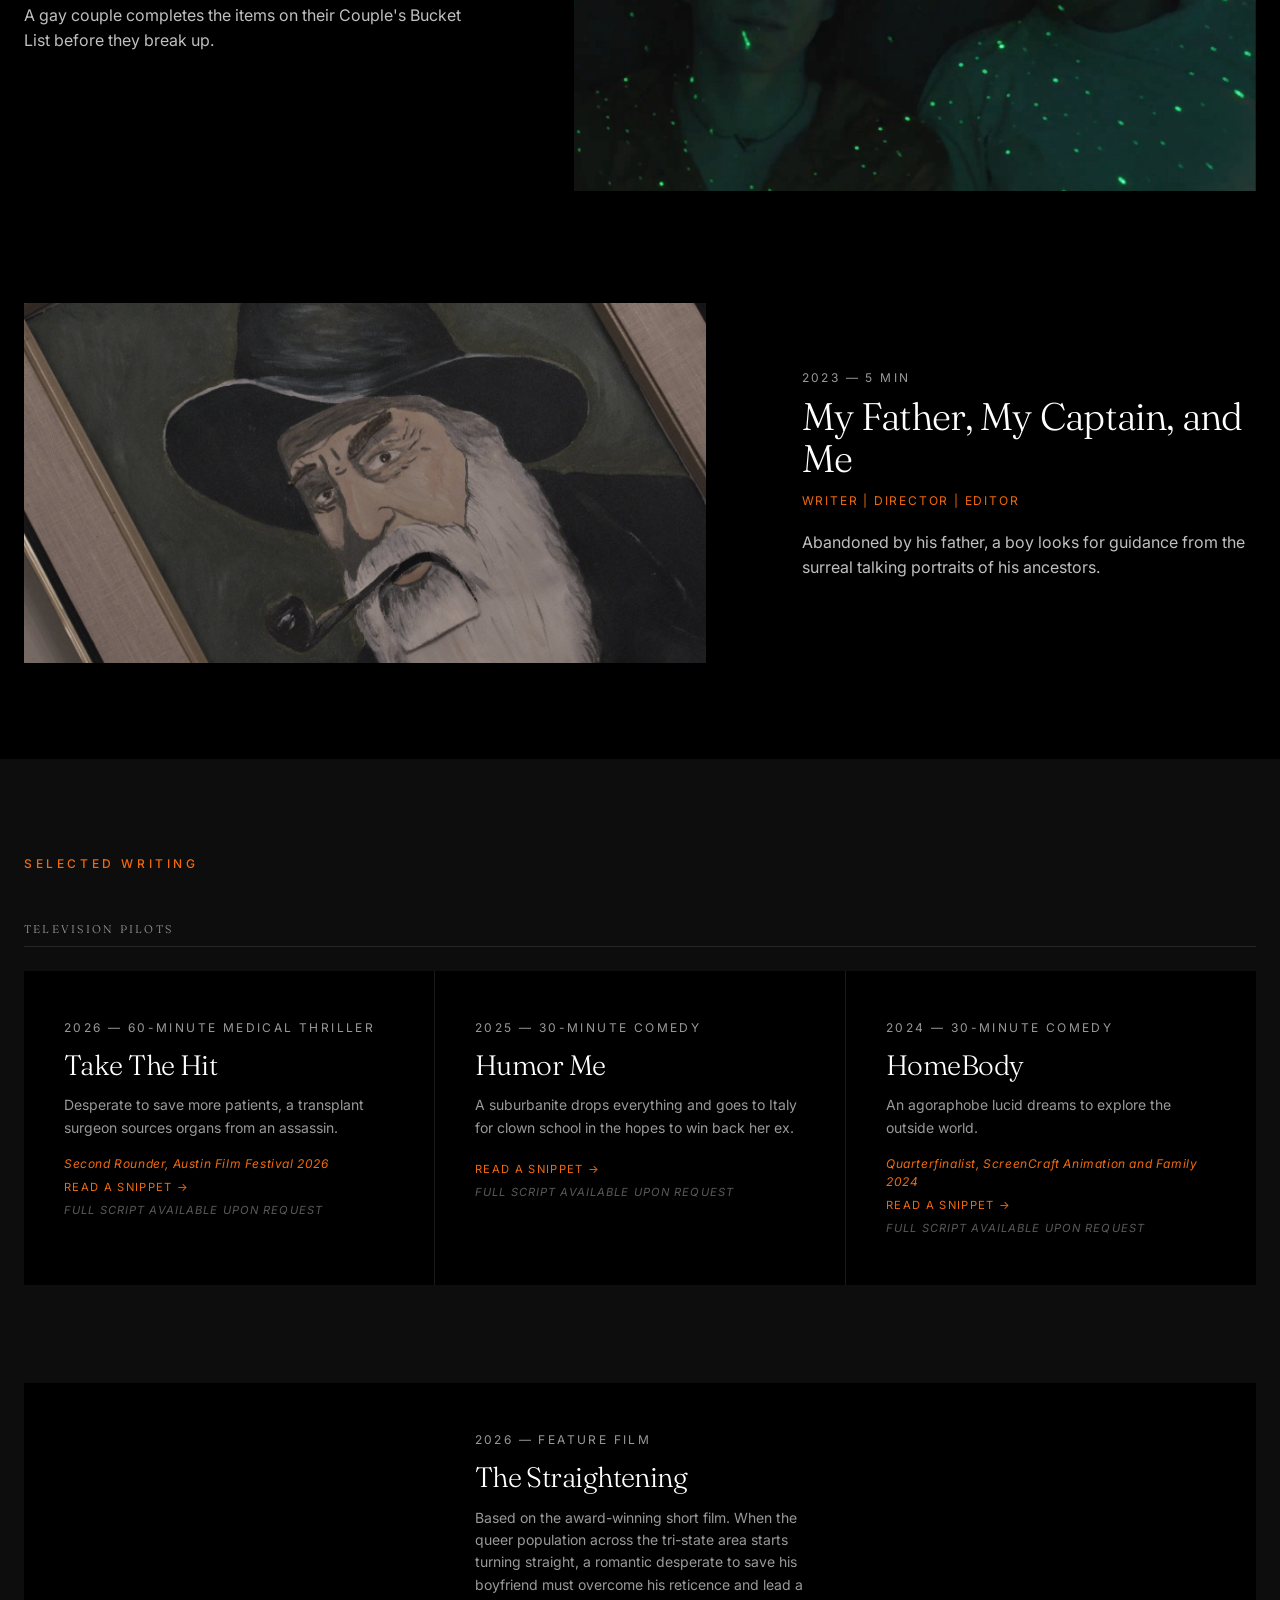
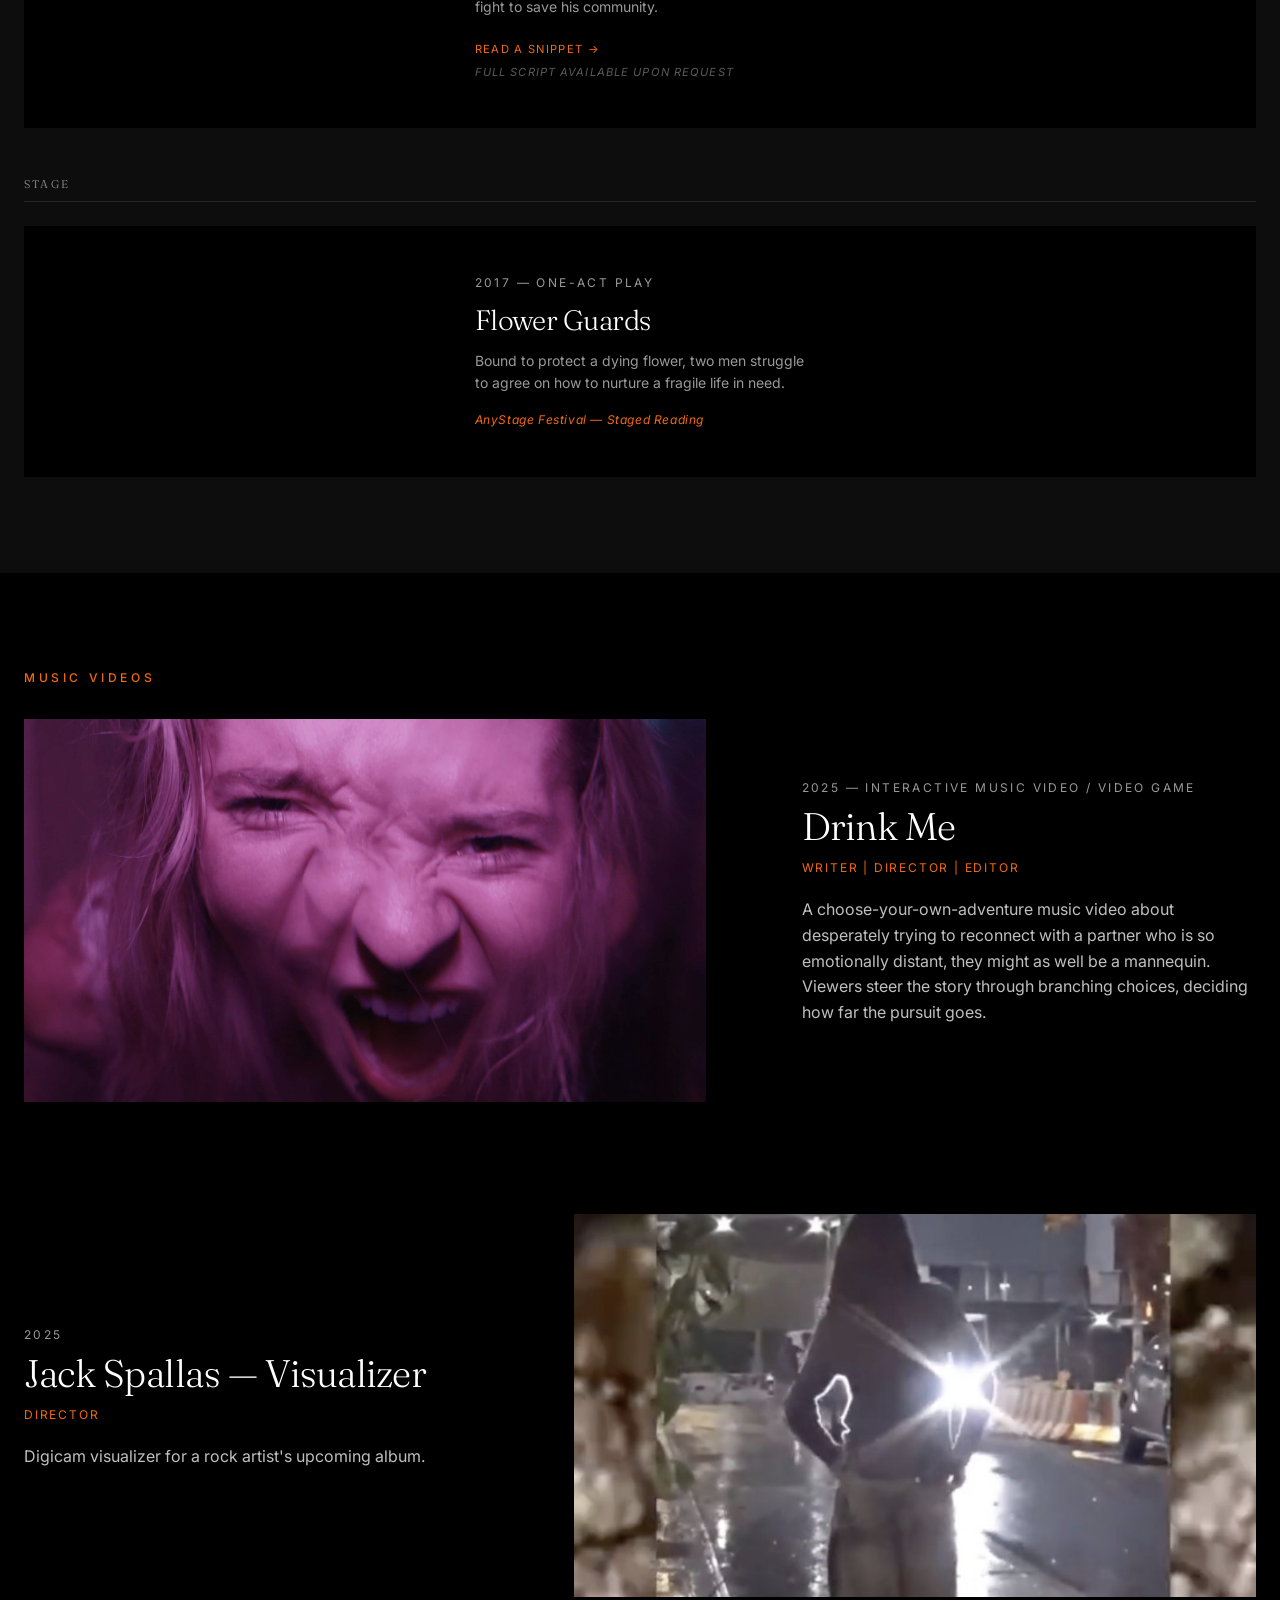
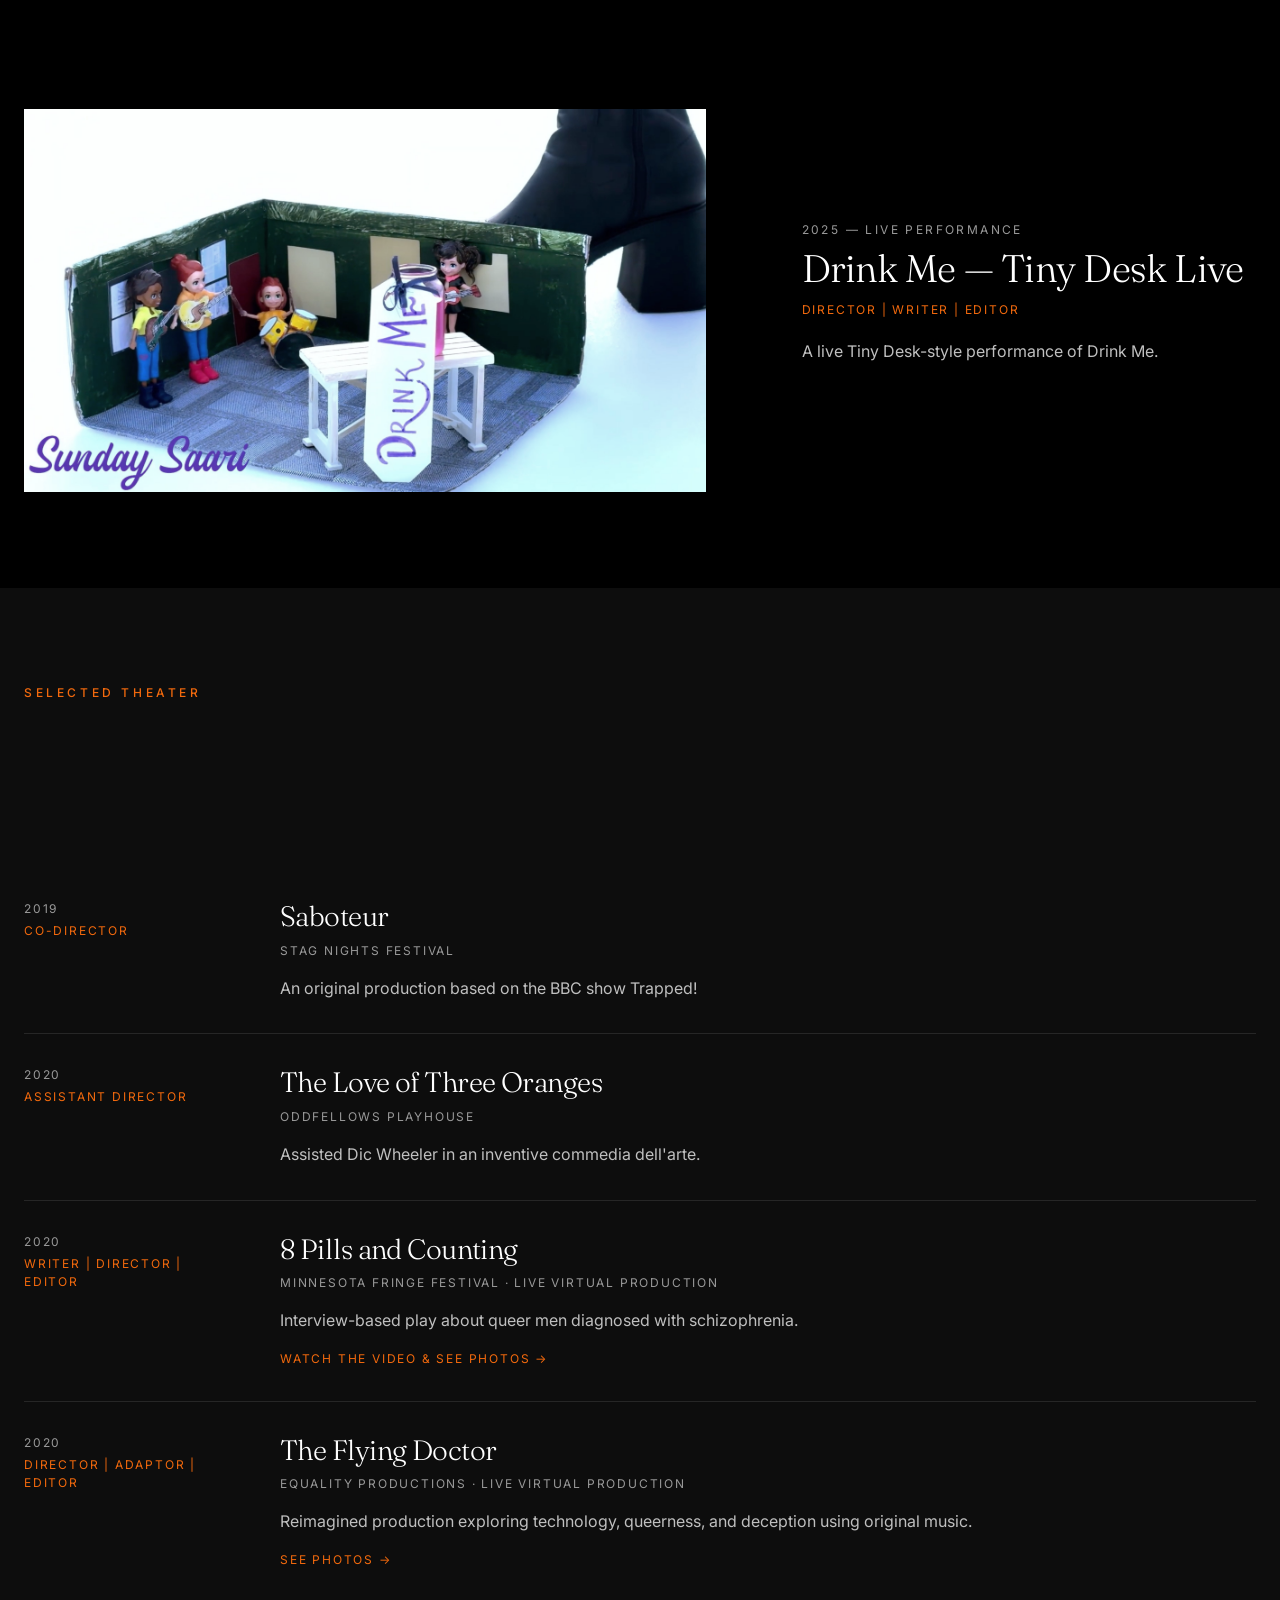
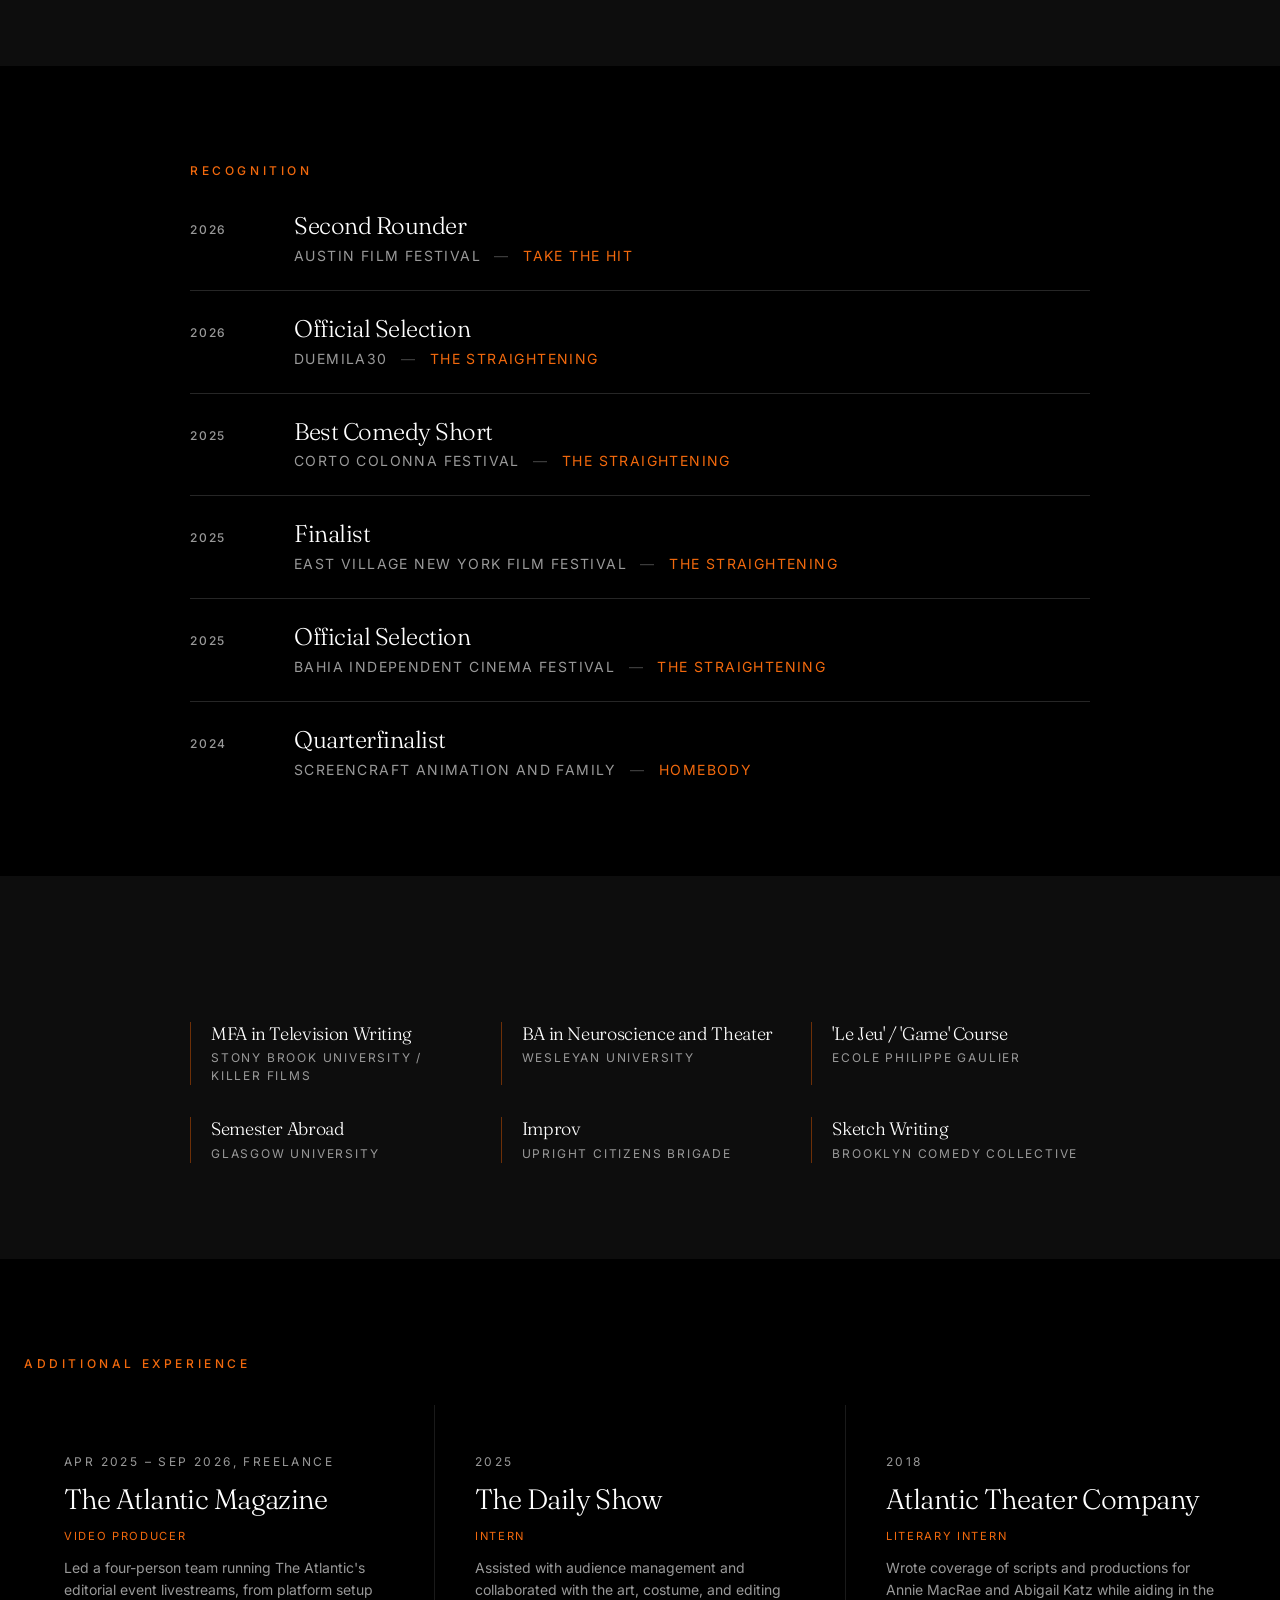
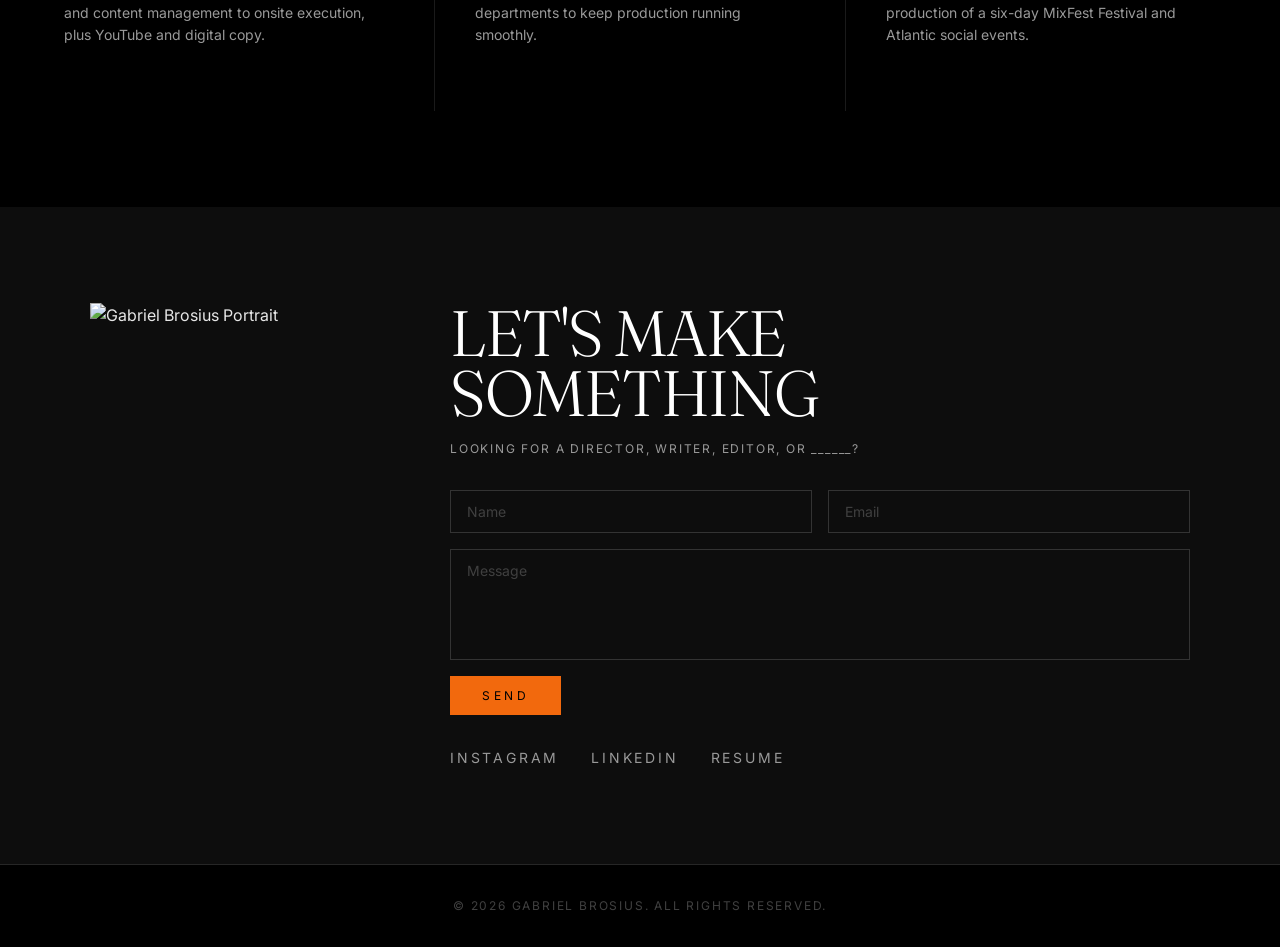
==== commit 109001dd: "Reorder sections, move Zoom plays to Theater, fix index.html links" ====
--- a/index.html
+++ b/index.html
@@ -61,8 +61,8 @@
       <div class="nav-links">
         <a href="#bio" class="nav-link">Bio</a>
         <a href="#film" class="nav-link">Film</a>
+        <a href="#television" class="nav-link">Writing</a>
         <a href="#music-videos" class="nav-link">Music Videos</a>
-        <a href="#television" class="nav-link">Writing</a>
         <a href="#theater" class="nav-link">Theater</a>
         <a href="#awards" class="nav-link">Awards</a>
         <a href="#education" class="nav-link">Education</a>
@@ -83,8 +83,8 @@
       <div class="mobile-nav-container">
         <a href="#bio" class="mobile-nav-link">Bio</a>
         <a href="#film" class="mobile-nav-link">Film</a>
+        <a href="#television" class="mobile-nav-link">Writing</a>
         <a href="#music-videos" class="mobile-nav-link">Music Videos</a>
-        <a href="#television" class="mobile-nav-link">Writing</a>
         <a href="#theater" class="mobile-nav-link">Theater</a>
         <a href="#awards" class="mobile-nav-link">Awards</a>
         <a href="#education" class="mobile-nav-link">Education</a>
@@ -172,26 +172,8 @@
           </div>
         </div>
 
-        <!-- Project 2: 8 Pills and Counting -->
+        <!-- Project 3: Before We Go -->
         <div class="project-card reverse reveal">
-          <div class="project-image-wrapper">
-            <a href="project/8-pills-and-counting.html" class="project-image-link">
-              <img src="images/8pills-1.png" alt="8 Pills and Counting" class="project-image" />
-              <div class="project-overlay-text">
-                <span>View Project</span>
-              </div>
-            </a>
-          </div>
-          <div class="project-details-wrapper">
-            <div class="project-meta">2020 — 45 min — Minnesota Fringe Festival</div>
-            <a href="project/8-pills-and-counting.html"><h3 class="project-title">8 Pills and Counting</h3></a>
-            <div class="project-role">Writer | Director | Editor</div>
-            <p class="project-logline">Interview-based play about queer men diagnosed with schizophrenia. Directed as a live virtual performance.</p>
-          </div>
-        </div>
-
-        <!-- Project 3: Before We Go -->
-        <div class="project-card reveal">
           <div class="project-image-wrapper">
             <a href="project/before-we-go.html" class="project-image-link">
               <img src="images/before-we-go.jpg" alt="Before We Go" class="project-image" />
@@ -209,7 +191,7 @@
         </div>
 
         <!-- Project 4: My Father, My Captain, and Me -->
-        <div class="project-card reverse reveal">
+        <div class="project-card reveal">
           <div class="project-image-wrapper">
             <a href="project/my-father-my-captain-and-me.html" class="project-image-link">
               <img src="images/mfmc-hero.png" alt="My Father, My Captain, and Me" class="project-image" />
@@ -226,30 +208,79 @@
           </div>
         </div>
 
-        <!-- Project 5: The Flying Doctor -->
-        <div class="project-card reveal">
-          <div class="project-image-wrapper">
-            <a href="project/the-flying-doctor.html" class="project-image-link">
-              <img src="images/flying-doctor-1.png" alt="The Flying Doctor" class="project-image" />
-              <div class="project-overlay-text">
-                <span>View Project</span>
-              </div>
-            </a>
-          </div>
-          <div class="project-details-wrapper">
-            <div class="project-meta">2020 — 46 min — Equality Productions</div>
-            <a href="project/the-flying-doctor.html"><h3 class="project-title">The Flying Doctor</h3></a>
-            <div class="project-role">Director | Adaptor | Editor</div>
-            <p class="project-logline">Reimagined production exploring technology, queerness, and deception using original music. Directed as a live virtual performance.</p>
-          </div>
-        </div>
-
-      </div>
+      </div>
+    </div>
+  </section>
+
+  <!-- Writing Section -->
+  <section id="television" class="projects-section alt-bg">
+    <div class="container-wide">
+      <h2 class="section-label reveal">Selected Writing</h2>
+
+      <!-- Television Pilots -->
+      <h3 class="writing-subsection-label reveal">Television Pilots</h3>
+      <div class="tv-grid reveal">
+        
+        <div class="tv-card">
+          <div class="tv-meta">2026 — 60-Minute Medical Thriller</div>
+          <h3 class="tv-title">Take The Hit</h3>
+          <p class="tv-logline">Desperate to save more patients, a transplant surgeon sources organs from an assassin.</p>
+          <p class="tv-note">Second Rounder, Austin Film Festival 2026</p>
+          <a href="https://drive.google.com/file/d/1k55kegWLhduufGMcx0D1MEgFyfxmhvRJ/view?usp=sharing" target="_blank" rel="noopener noreferrer" class="tv-snippet">Read a snippet →</a>
+          <p class="tv-available">Full script available upon request</p>
+        </div>
+
+        <div class="tv-card">
+          <div class="tv-meta">2025 — 30-Minute Comedy</div>
+          <h3 class="tv-title">Humor Me</h3>
+          <p class="tv-logline">A suburbanite drops everything and goes to Italy for clown school in the hopes to win back her ex.</p>
+          <a href="https://drive.google.com/file/d/1BB6PZqMU_XeLVrd27TnxYfoqRSDxCO8P/view?usp=sharing" target="_blank" rel="noopener noreferrer" class="tv-snippet">Read a snippet →</a>
+          <p class="tv-available">Full script available upon request</p>
+        </div>
+
+        <div class="tv-card">
+          <div class="tv-meta">2024 — 30-Minute Comedy</div>
+          <h3 class="tv-title">HomeBody</h3>
+          <p class="tv-logline">An agoraphobe lucid dreams to explore the outside world.</p>
+          <p class="tv-note">Quarterfinalist, ScreenCraft Animation and Family 2024</p>
+          <a href="https://drive.google.com/file/d/1MLMAgnn5UFpsUpoSKRp5Kmjo9D_JwELR/view?usp=sharing" target="_blank" rel="noopener noreferrer" class="tv-snippet">Read a snippet →</a>
+          <p class="tv-available">Full script available upon request</p>
+        </div>
+
+      </div>
+
+      <!-- Feature Film -->
+      <h3 class="writing-subsection-label reveal">Feature Film</h3>
+      <div class="tv-grid tv-grid--center tv-grid--single reveal">
+
+        <div class="tv-card">
+          <div class="tv-meta">2026 — Feature Film</div>
+          <h3 class="tv-title">The Straightening</h3>
+          <p class="tv-logline">Based on the award-winning short film. When the queer population across the tri-state area starts turning straight, a romantic desperate to save his boyfriend must overcome his reticence and lead a fight to save his community.</p>
+          <a href="https://drive.google.com/file/d/1W2Nr7XasebevTa-y0maePaqauVwxTCJV/view?usp=sharing" target="_blank" rel="noopener noreferrer" class="tv-snippet">Read a snippet →</a>
+          <p class="tv-available">Full script available upon request</p>
+        </div>
+
+      </div>
+
+      <!-- Stage -->
+      <h3 class="writing-subsection-label reveal">Stage</h3>
+      <div class="tv-grid tv-grid--single tv-grid--pair reveal">
+
+        <div class="tv-card">
+          <div class="tv-meta">2017 — One-Act Play</div>
+          <h3 class="tv-title">Flower Guards</h3>
+          <p class="tv-logline">Bound to protect a dying flower, two men struggle to agree on how to nurture a fragile life in need.</p>
+          <p class="tv-note">AnyStage Festival — Staged Reading</p>
+        </div>
+
+      </div>
+
     </div>
   </section>
 
   <!-- Music Videos Section -->
-  <section id="music-videos" class="projects-section alt-bg">
+  <section id="music-videos" class="projects-section">
     <div class="container-wide">
       <h2 class="section-label reveal">Music Videos</h2>
       <div class="project-list">
@@ -312,73 +343,6 @@
     </div>
   </section>
 
-  <!-- Writing Section -->
-  <section id="television" class="projects-section">
-    <div class="container-wide">
-      <h2 class="section-label reveal">Selected Writing</h2>
-
-      <!-- Television Pilots -->
-      <h3 class="writing-subsection-label reveal">Television Pilots</h3>
-      <div class="tv-grid reveal">
-        
-        <div class="tv-card">
-          <div class="tv-meta">2026 — 60-Minute Medical Thriller</div>
-          <h3 class="tv-title">Take The Hit</h3>
-          <p class="tv-logline">Desperate to save more patients, a transplant surgeon sources organs from an assassin.</p>
-          <p class="tv-note">Second Rounder, Austin Film Festival 2026</p>
-          <a href="https://drive.google.com/file/d/1k55kegWLhduufGMcx0D1MEgFyfxmhvRJ/view?usp=sharing" target="_blank" rel="noopener noreferrer" class="tv-snippet">Read a snippet →</a>
-          <p class="tv-available">Full script available upon request</p>
-        </div>
-
-        <div class="tv-card">
-          <div class="tv-meta">2025 — 30-Minute Comedy</div>
-          <h3 class="tv-title">Humor Me</h3>
-          <p class="tv-logline">A suburbanite drops everything and goes to Italy for clown school in the hopes to win back her ex.</p>
-          <a href="https://drive.google.com/file/d/1BB6PZqMU_XeLVrd27TnxYfoqRSDxCO8P/view?usp=sharing" target="_blank" rel="noopener noreferrer" class="tv-snippet">Read a snippet →</a>
-          <p class="tv-available">Full script available upon request</p>
-        </div>
-
-        <div class="tv-card">
-          <div class="tv-meta">2024 — 30-Minute Comedy</div>
-          <h3 class="tv-title">HomeBody</h3>
-          <p class="tv-logline">An agoraphobe lucid dreams to explore the outside world.</p>
-          <p class="tv-note">Quarterfinalist, ScreenCraft Animation and Family 2024</p>
-          <a href="https://drive.google.com/file/d/1MLMAgnn5UFpsUpoSKRp5Kmjo9D_JwELR/view?usp=sharing" target="_blank" rel="noopener noreferrer" class="tv-snippet">Read a snippet →</a>
-          <p class="tv-available">Full script available upon request</p>
-        </div>
-
-      </div>
-
-      <!-- Feature Film -->
-      <h3 class="writing-subsection-label reveal">Feature Film</h3>
-      <div class="tv-grid tv-grid--center tv-grid--single reveal">
-
-        <div class="tv-card">
-          <div class="tv-meta">2026 — Feature Film</div>
-          <h3 class="tv-title">The Straightening</h3>
-          <p class="tv-logline">Based on the award-winning short film. When the queer population across the tri-state area starts turning straight, a romantic desperate to save his boyfriend must overcome his reticence and lead a fight to save his community.</p>
-          <a href="https://drive.google.com/file/d/1W2Nr7XasebevTa-y0maePaqauVwxTCJV/view?usp=sharing" target="_blank" rel="noopener noreferrer" class="tv-snippet">Read a snippet →</a>
-          <p class="tv-available">Full script available upon request</p>
-        </div>
-
-      </div>
-
-      <!-- Stage -->
-      <h3 class="writing-subsection-label reveal">Stage</h3>
-      <div class="tv-grid tv-grid--single tv-grid--pair reveal">
-
-        <div class="tv-card">
-          <div class="tv-meta">2017 — One-Act Play</div>
-          <h3 class="tv-title">Flower Guards</h3>
-          <p class="tv-logline">Bound to protect a dying flower, two men struggle to agree on how to nurture a fragile life in need.</p>
-          <p class="tv-note">AnyStage Festival — Staged Reading</p>
-        </div>
-
-      </div>
-
-    </div>
-  </section>
-
   <!-- Theater Experience Section -->
   <section id="theater" class="projects-section alt-bg">
     <div class="container-wide">
@@ -421,6 +385,32 @@
             <h3 class="theater-title">The Love of Three Oranges</h3>
             <div class="theater-venue">Oddfellows Playhouse</div>
             <p class="theater-logline">Assisted Dic Wheeler in an inventive commedia dell'arte.</p>
+          </div>
+        </div>
+
+        <div class="theater-row reveal">
+          <div class="theater-meta">
+            <div class="theater-year">2020</div>
+            <div class="theater-role">Writer | Director | Editor</div>
+          </div>
+          <div class="theater-details">
+            <a href="project/8-pills-and-counting.html"><h3 class="theater-title">8 Pills and Counting</h3></a>
+            <div class="theater-venue">Minnesota Fringe Festival · Live virtual production</div>
+            <p class="theater-logline">Interview-based play about queer men diagnosed with schizophrenia.</p>
+            <a href="project/8-pills-and-counting.html" class="theater-link">Watch the video &amp; see photos &rarr;</a>
+          </div>
+        </div>
+
+        <div class="theater-row reveal">
+          <div class="theater-meta">
+            <div class="theater-year">2020</div>
+            <div class="theater-role">Director | Adaptor | Editor</div>
+          </div>
+          <div class="theater-details">
+            <a href="project/the-flying-doctor.html"><h3 class="theater-title">The Flying Doctor</h3></a>
+            <div class="theater-venue">Equality Productions · Live virtual production</div>
+            <p class="theater-logline">Reimagined production exploring technology, queerness, and deception using original music.</p>
+            <a href="project/the-flying-doctor.html" class="theater-link">See photos &rarr;</a>
           </div>
         </div>
 
--- a/css/styles.css
+++ b/css/styles.css
@@ -720,6 +720,20 @@
   line-height: 1.6;
 }
 
+.theater-link {
+  display: inline-block;
+  margin-top: 1rem;
+  font-size: 0.75rem;
+  letter-spacing: 0.15em;
+  text-transform: uppercase;
+  color: var(--primary);
+  transition: color 0.2s ease;
+}
+
+.theater-link:hover {
+  color: var(--primary-hover);
+}
+
 /* Recognition/Awards Section */
 .awards-list {
   display: flex;
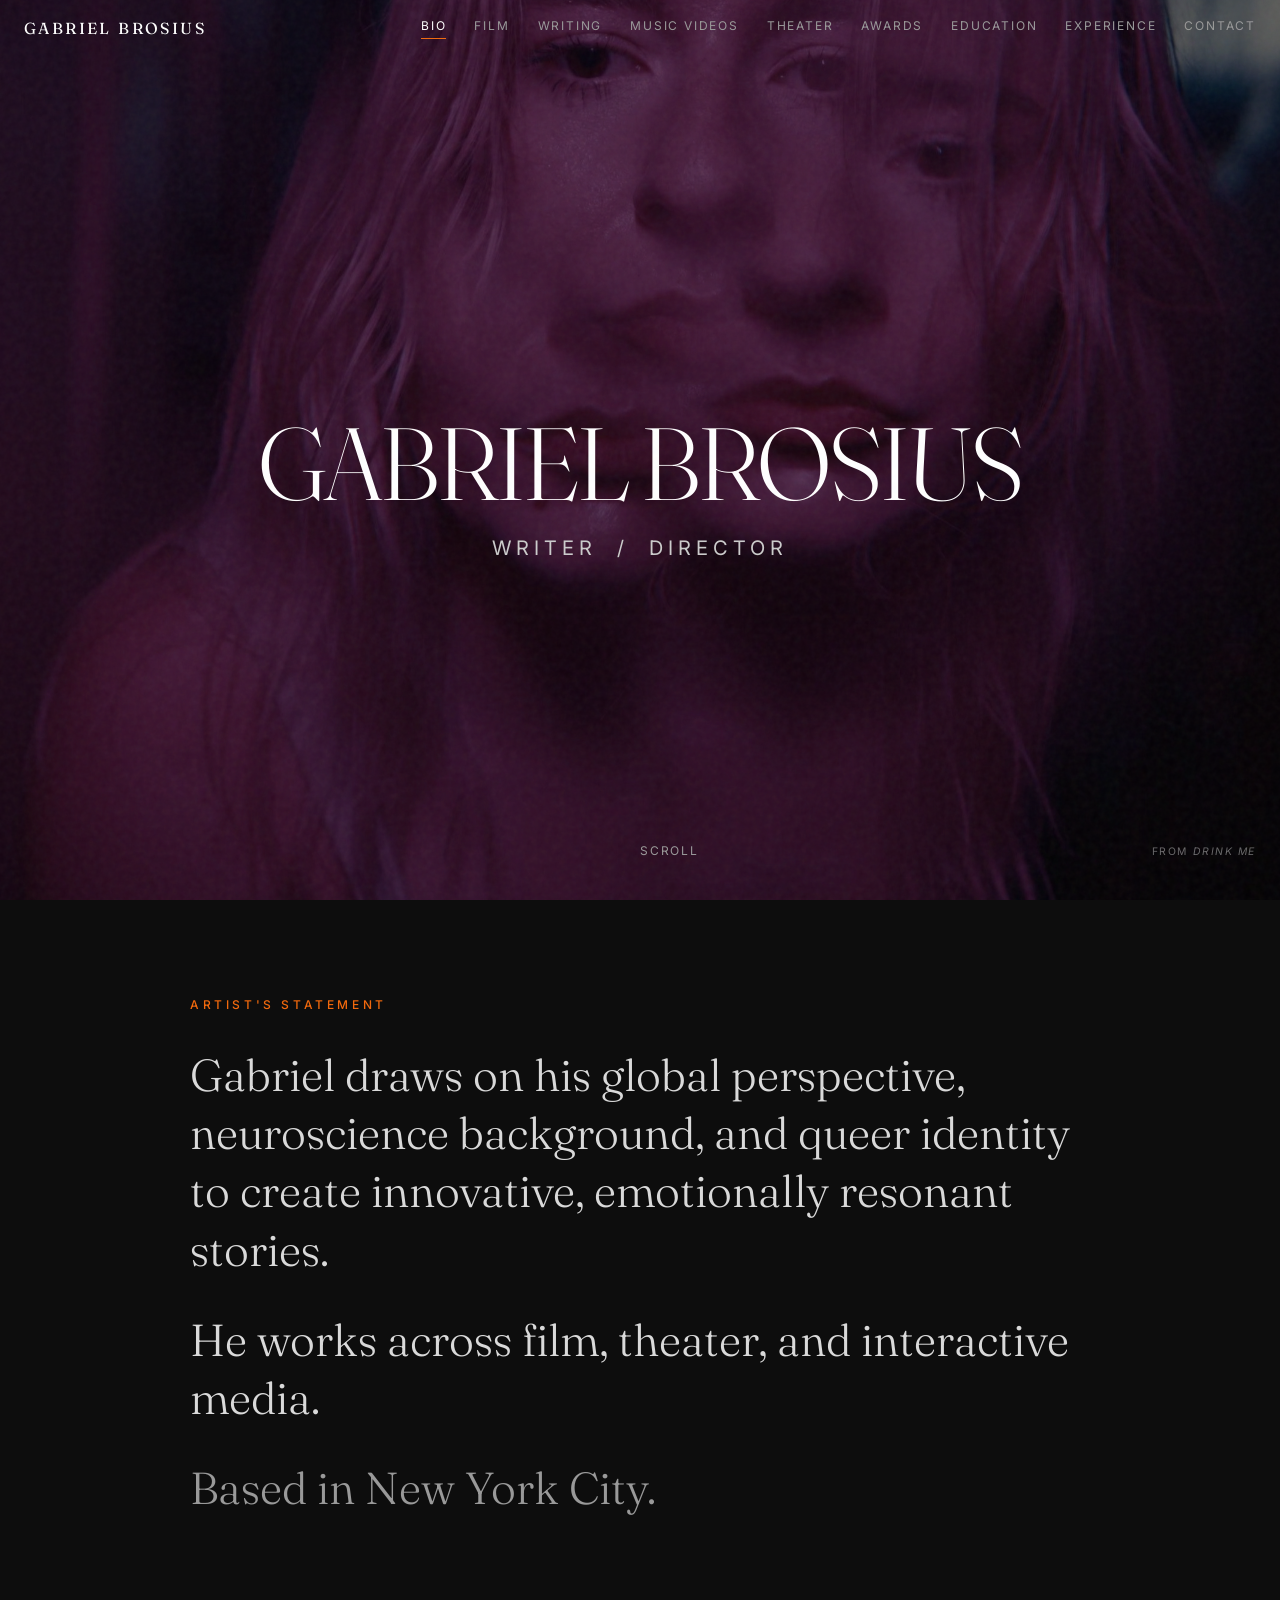
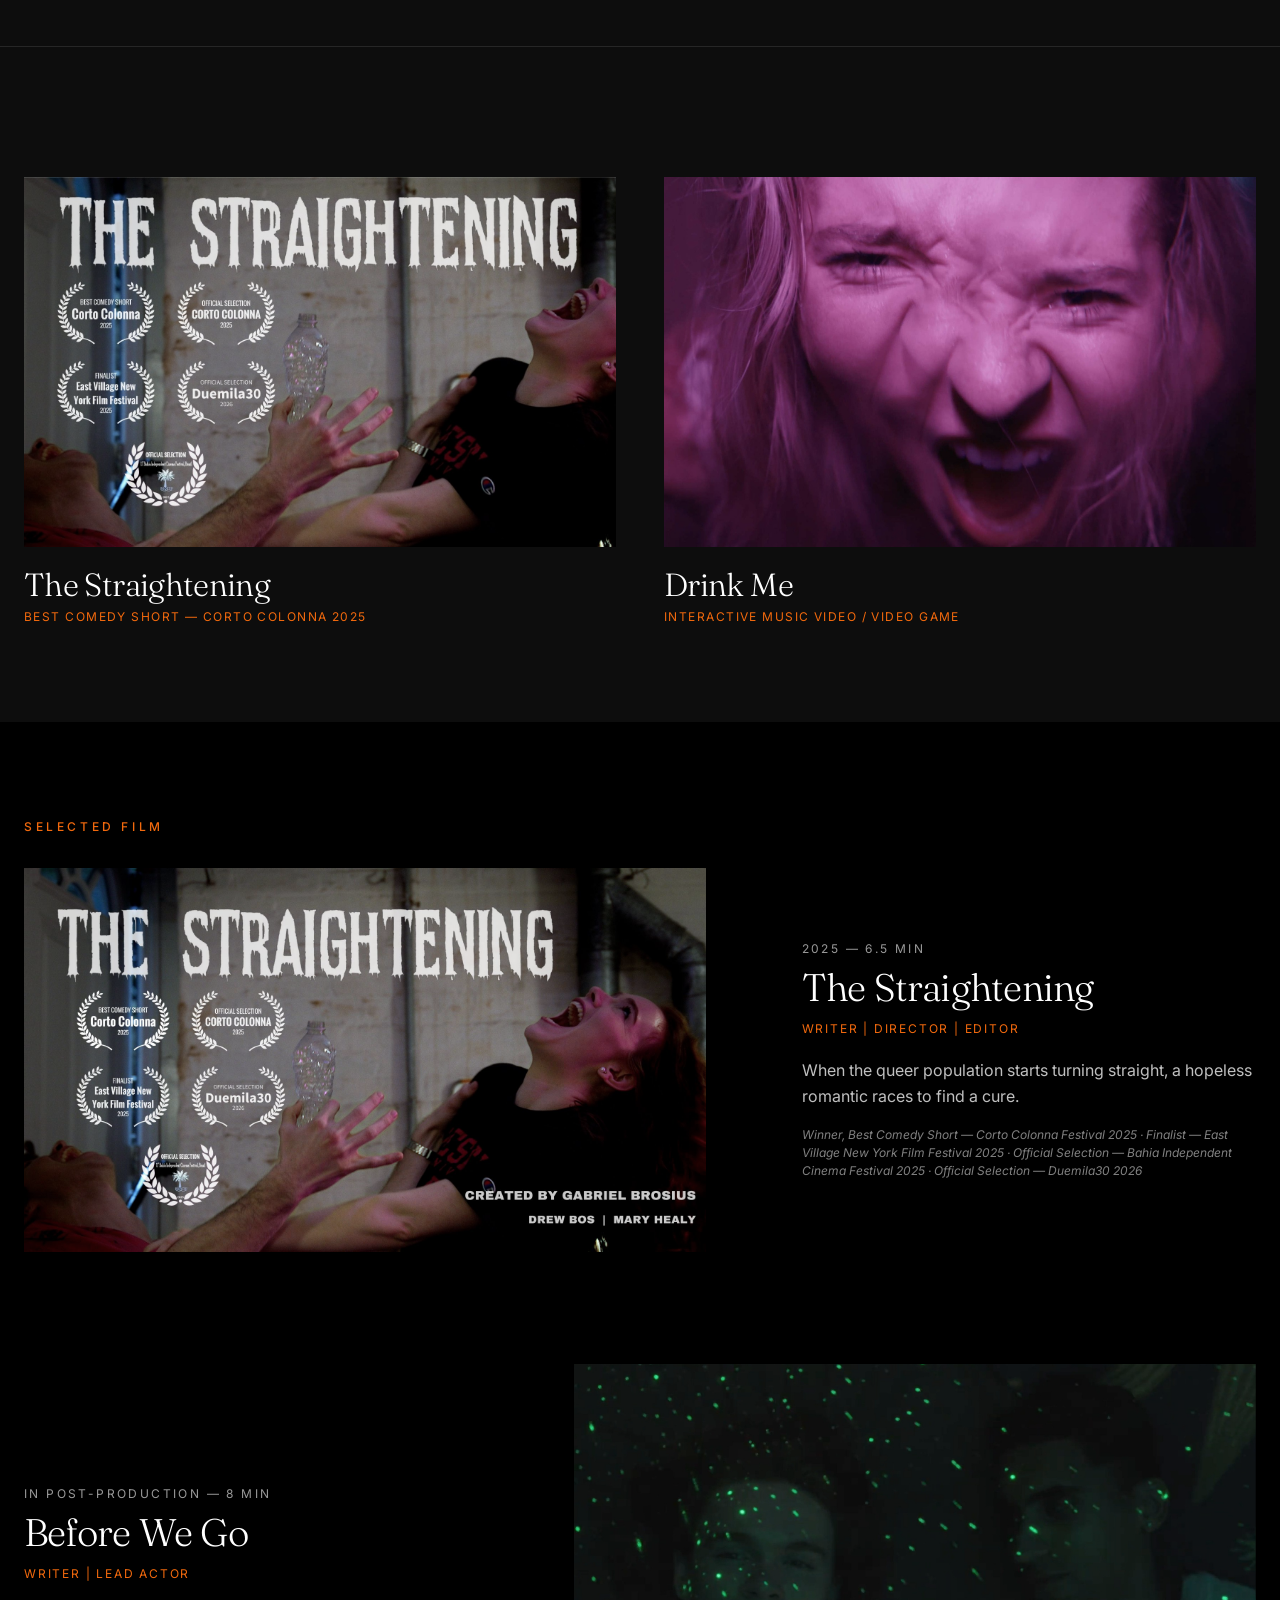
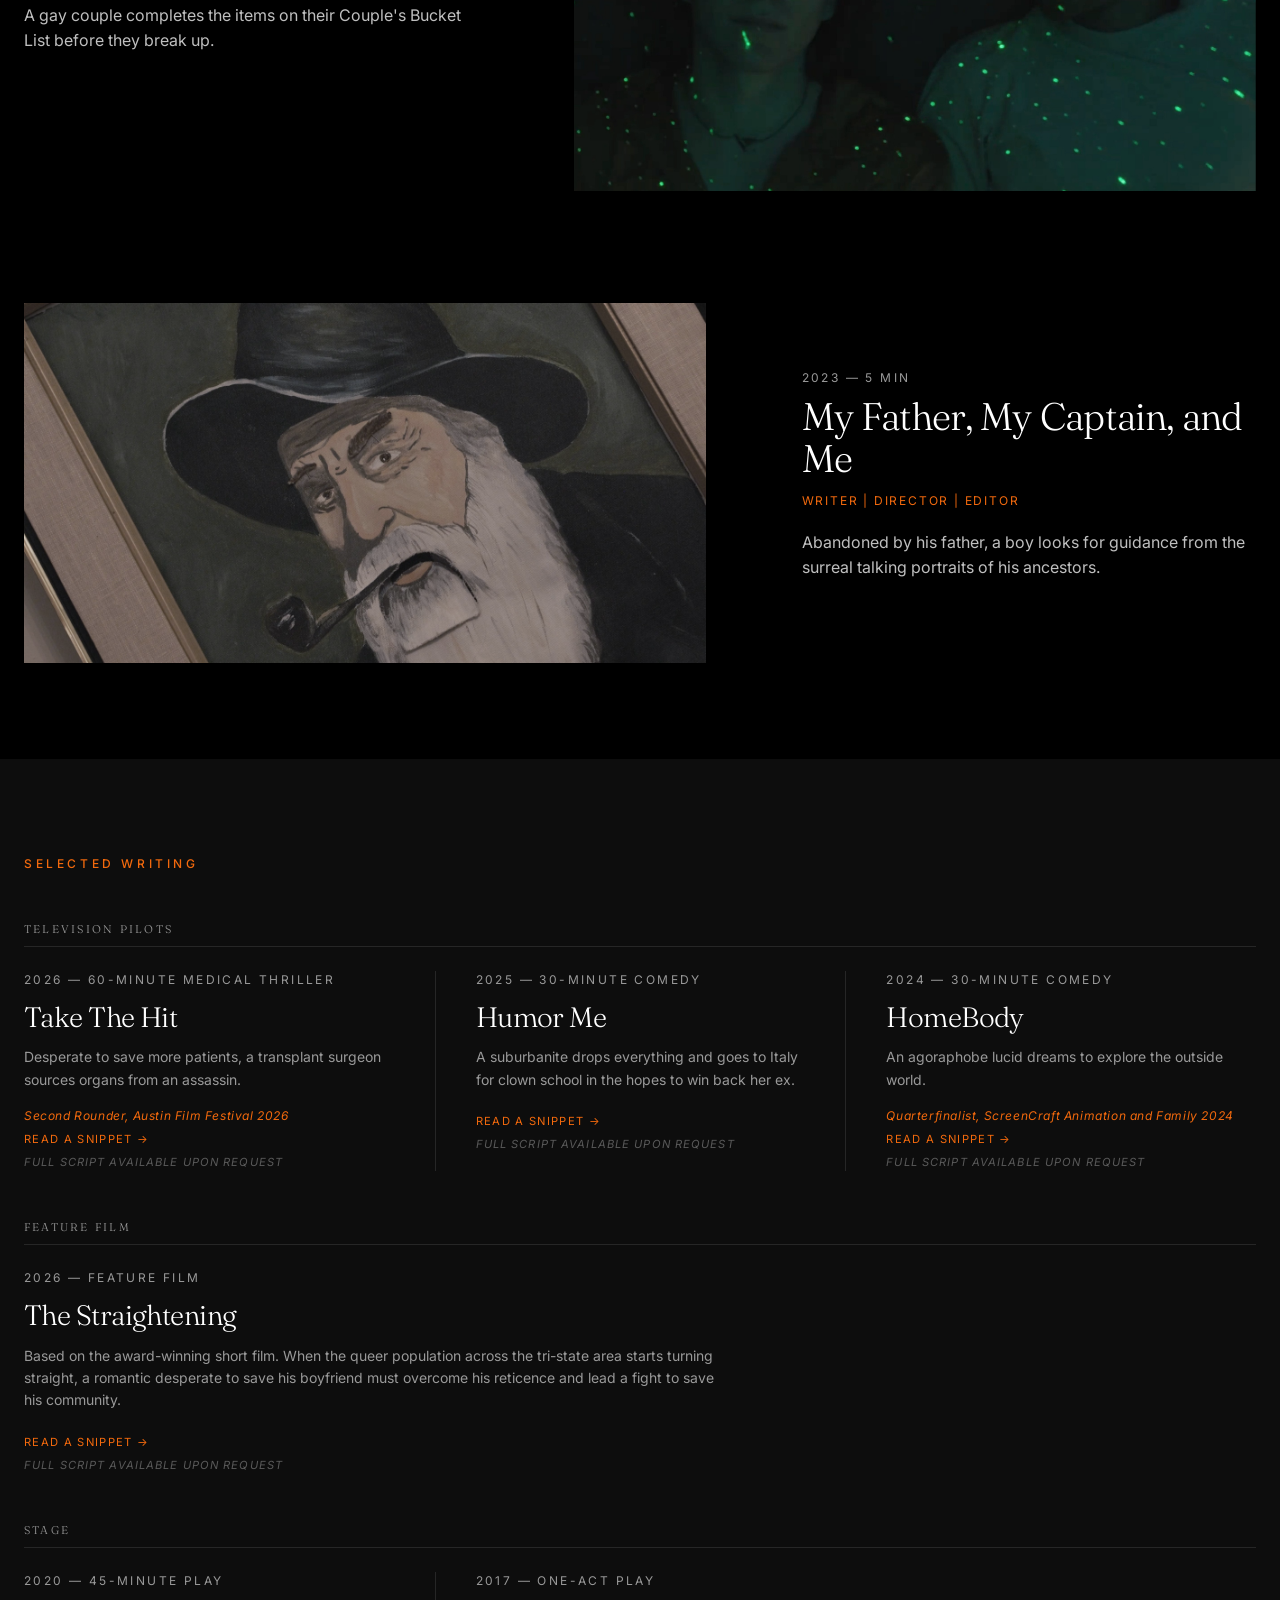
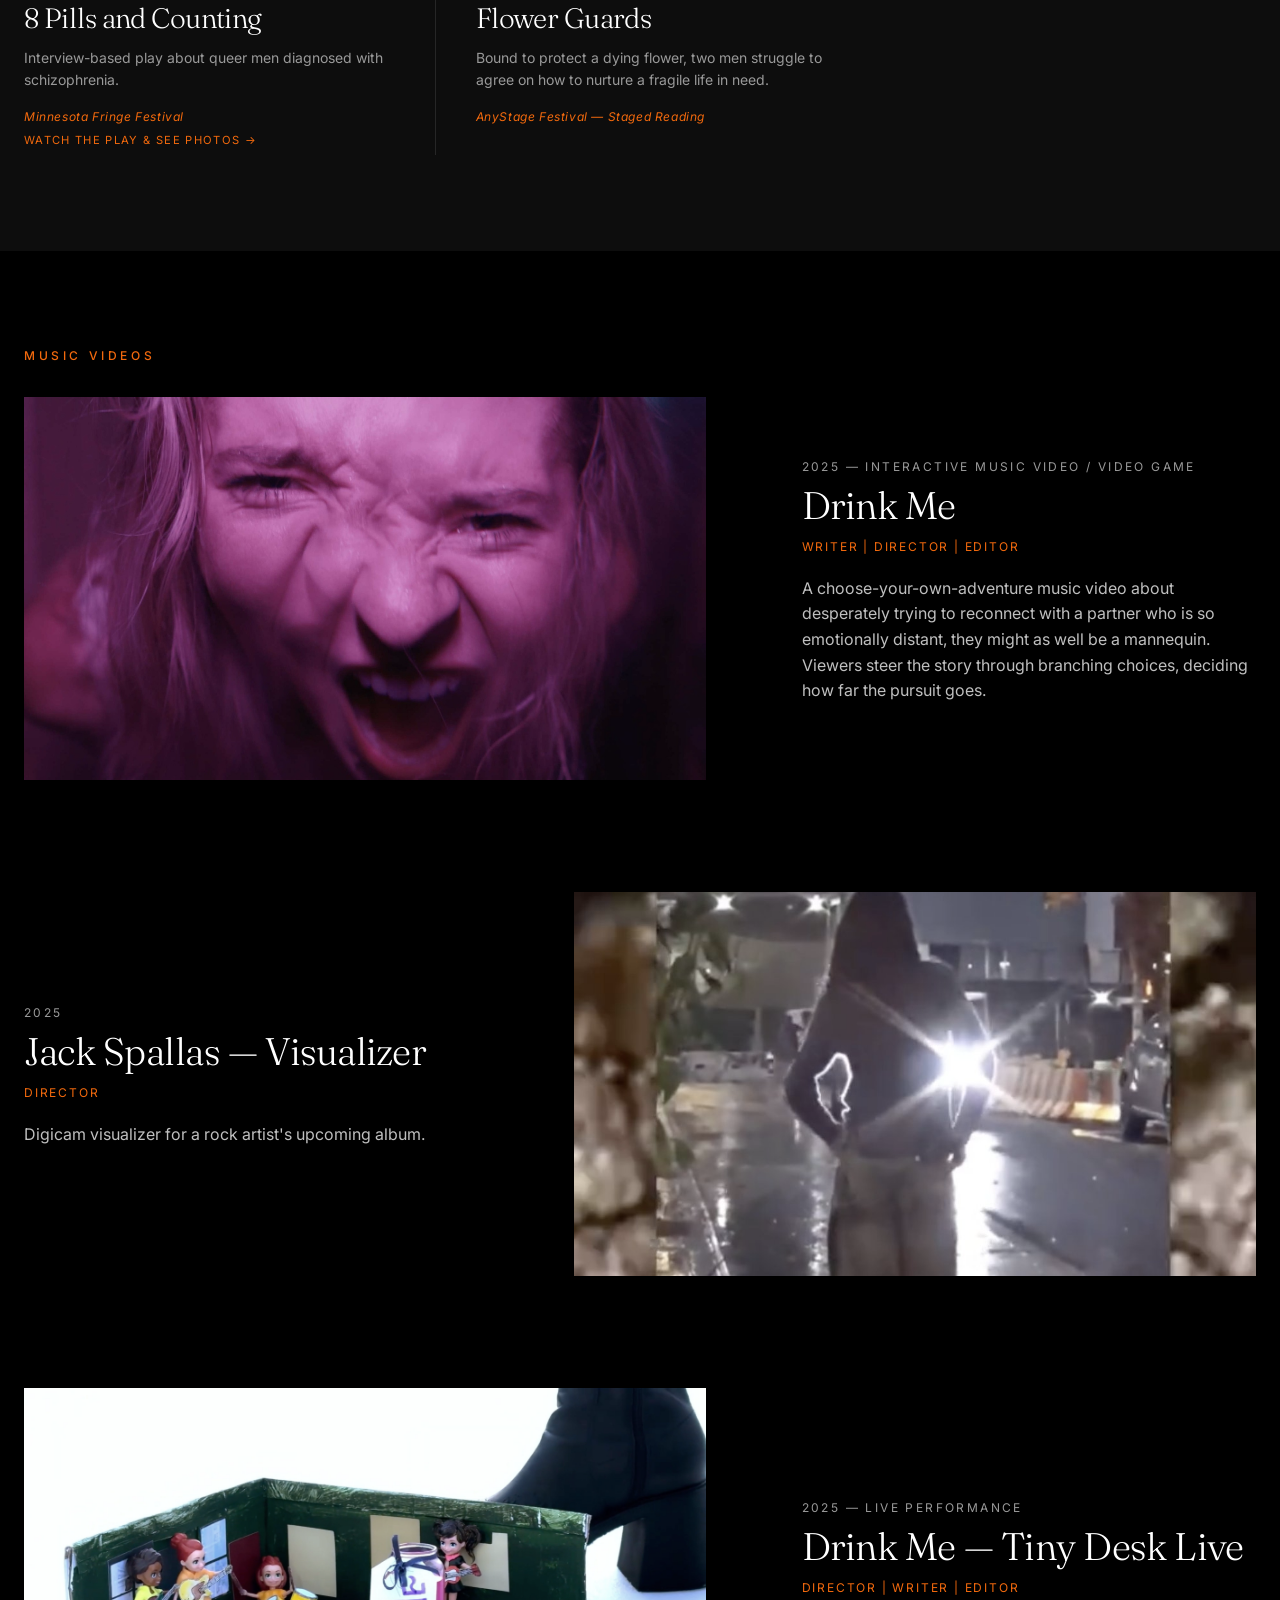
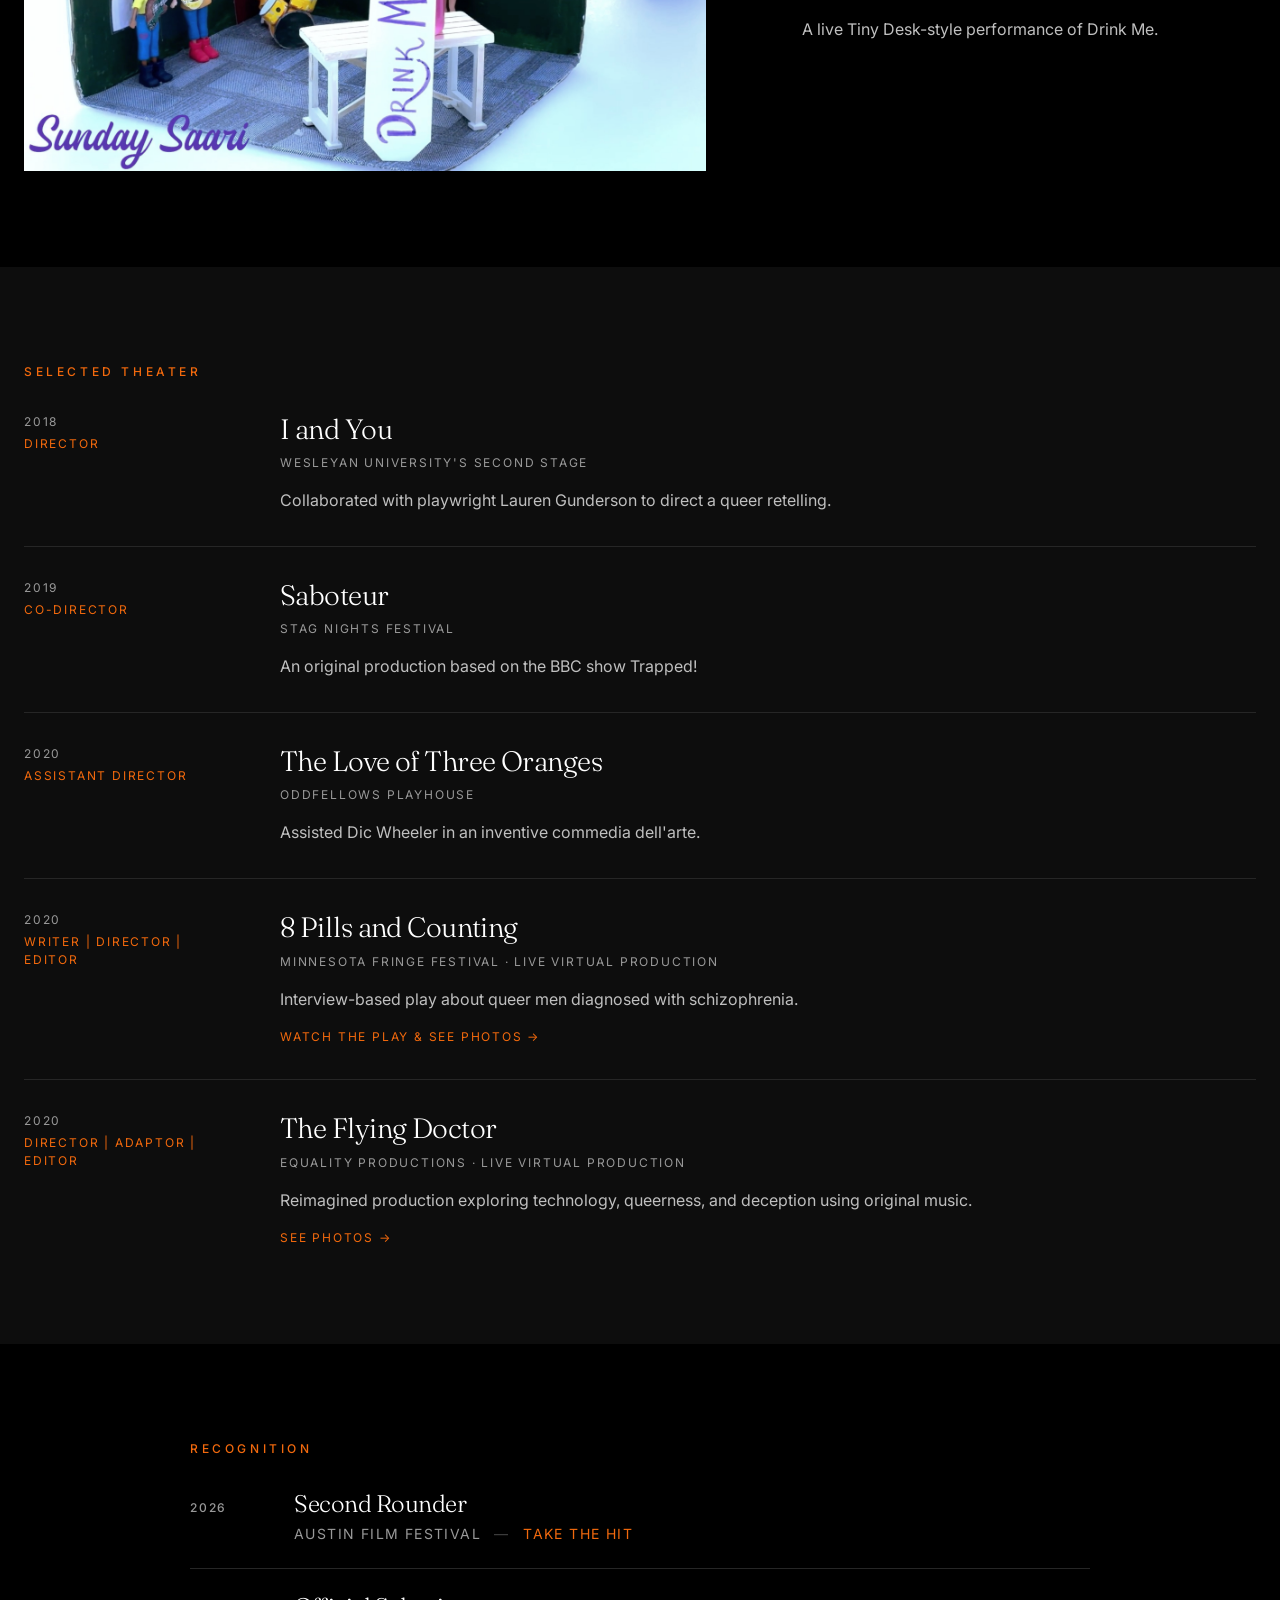
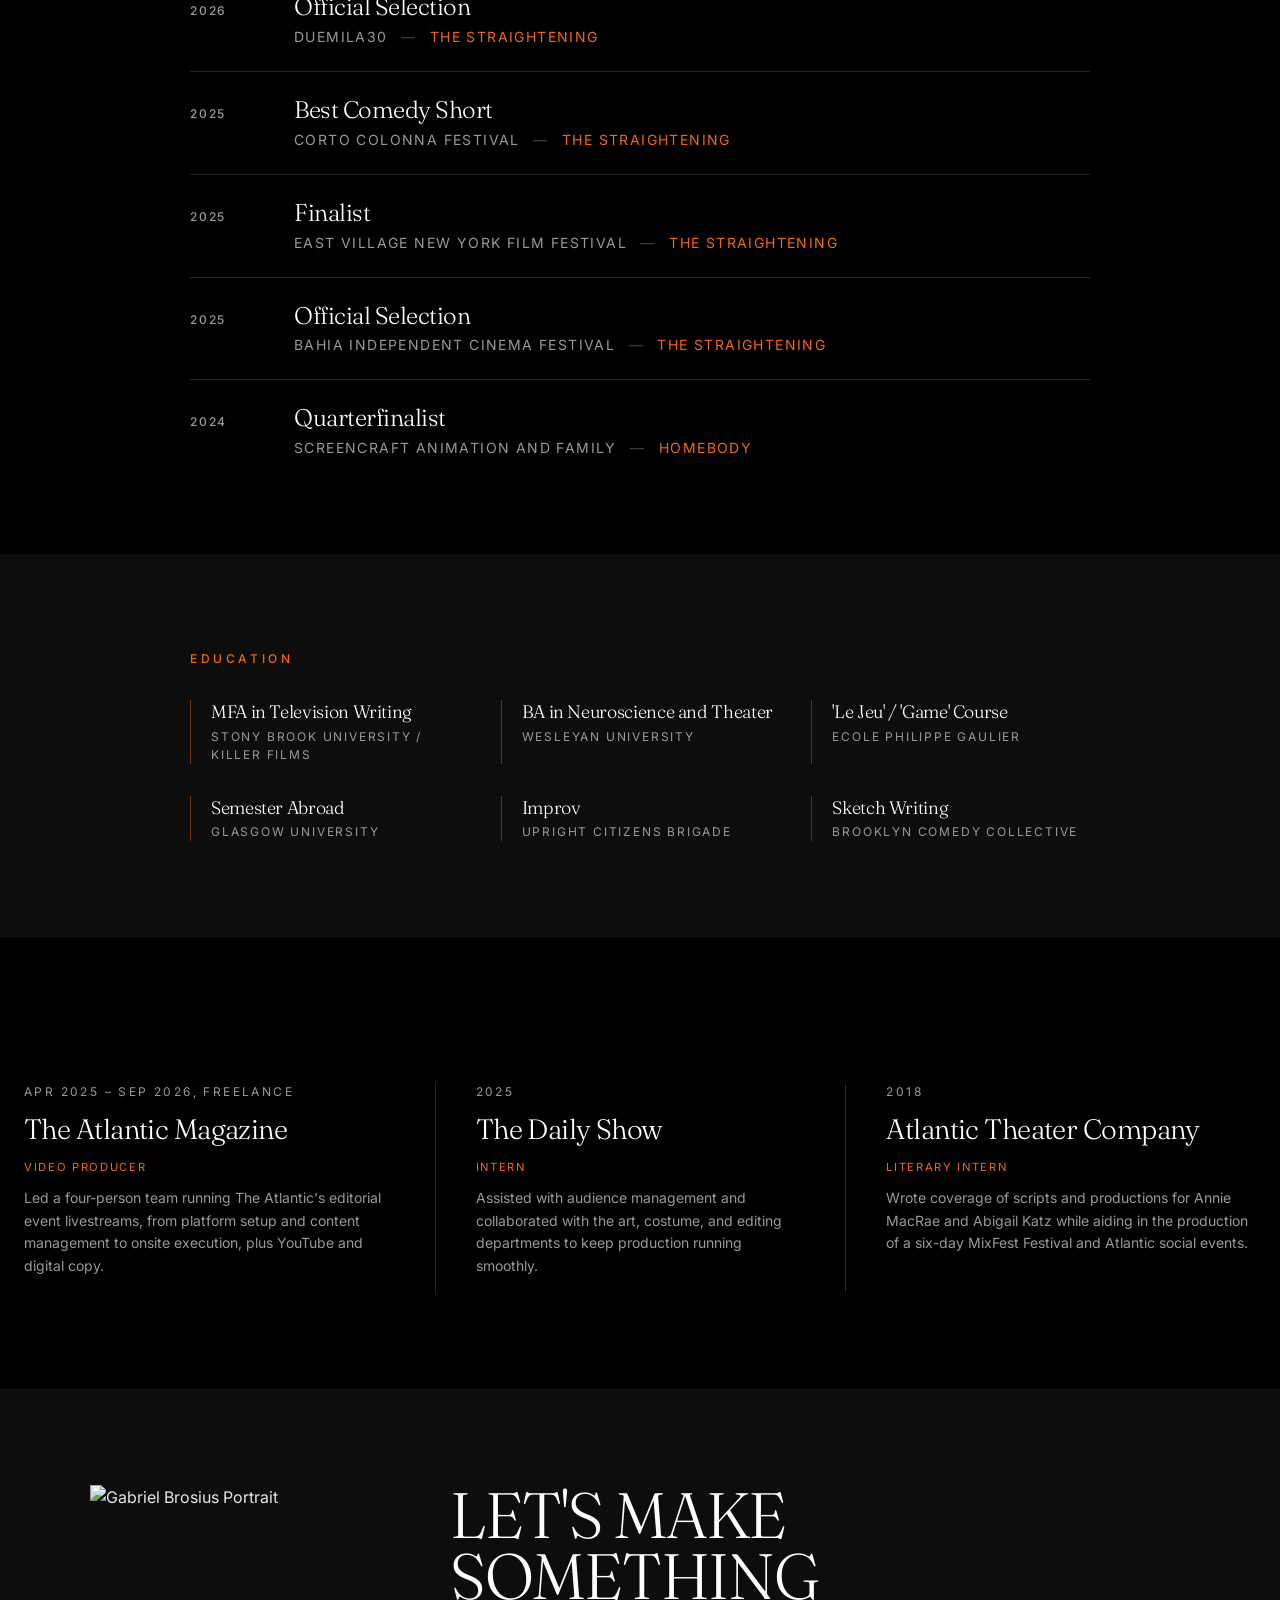
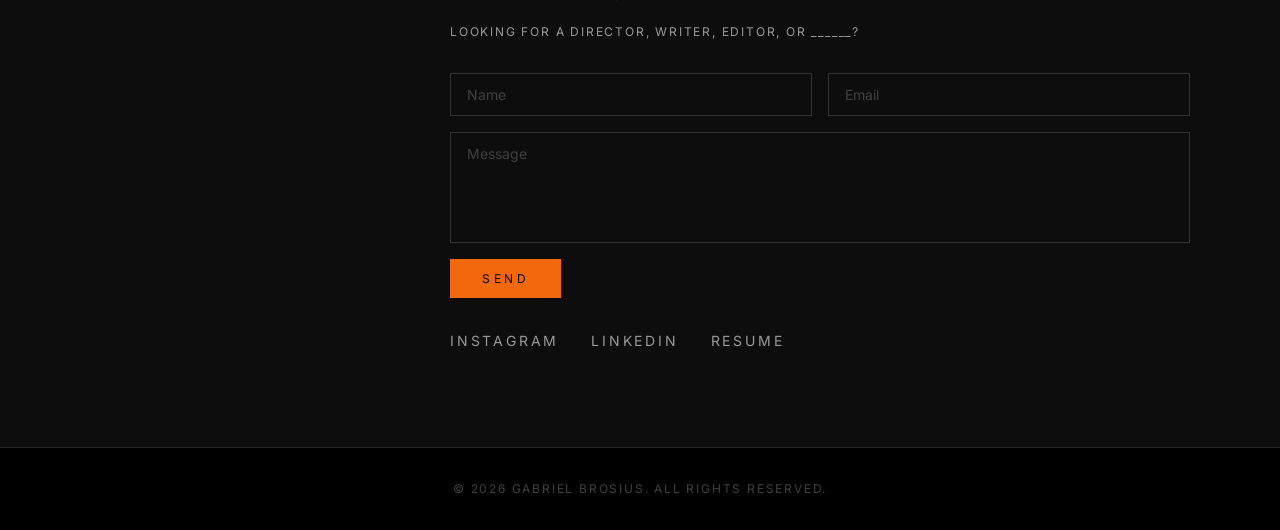
==== commit b713aea1: "update" ====
--- a/index.html
+++ b/index.html
@@ -98,7 +98,11 @@
   <section class="hero">
     <div class="hero-bg">
       <div class="hero-overlay"></div>
-      <img src="images/drink-me-1.jpg" alt="Gabriel Brosius background" />
+      <img src="images/drink-me-1.jpg" alt="Still from Drink Me" class="hero-slide active" data-title="Drink Me" data-href="project/drink-me.html" />
+      <img src="images/straightening-hero.jpg" alt="Still from The Straightening" class="hero-slide" data-title="The Straightening" data-href="project/the-straightening.html" loading="lazy" decoding="async" />
+      <img src="images/tinydesk-2.png" alt="Still from Drink Me: Tiny Desk Live" class="hero-slide" data-title="Drink Me: Tiny Desk Live" data-href="project/drink-me-tiny-desk-live.html" loading="lazy" decoding="async" />
+      <img src="images/hero-mfmc.jpg" alt="Still from My Father, My Captain, and Me" class="hero-slide" data-title="My Father, My Captain, and Me" data-href="project/my-father-my-captain-and-me.html" loading="lazy" decoding="async" style="object-position: center 60%;" />
+      <img src="images/before-we-go.jpg" alt="Still from Before We Go" class="hero-slide" data-title="Before We Go" data-href="project/before-we-go.html" loading="lazy" decoding="async" />
     </div>
     <div class="hero-content">
       <h1 class="hero-title reveal">Gabriel Brosius</h1>
@@ -251,7 +255,7 @@
 
       <!-- Feature Film -->
       <h3 class="writing-subsection-label reveal">Feature Film</h3>
-      <div class="tv-grid tv-grid--center tv-grid--single reveal">
+      <div class="tv-grid tv-grid--single reveal">
 
         <div class="tv-card">
           <div class="tv-meta">2026 — Feature Film</div>
@@ -265,7 +269,15 @@
 
       <!-- Stage -->
       <h3 class="writing-subsection-label reveal">Stage</h3>
-      <div class="tv-grid tv-grid--single tv-grid--pair reveal">
+      <div class="tv-grid reveal">
+
+        <div class="tv-card">
+          <div class="tv-meta">2020 — 45-Minute Play</div>
+          <h3 class="tv-title">8 Pills and Counting</h3>
+          <p class="tv-logline">Interview-based play about queer men diagnosed with schizophrenia.</p>
+          <p class="tv-note">Minnesota Fringe Festival</p>
+          <a href="project/8-pills-and-counting.html" class="tv-snippet">Watch the play &amp; see photos &rarr;</a>
+        </div>
 
         <div class="tv-card">
           <div class="tv-meta">2017 — One-Act Play</div>
@@ -397,7 +409,7 @@
             <a href="project/8-pills-and-counting.html"><h3 class="theater-title">8 Pills and Counting</h3></a>
             <div class="theater-venue">Minnesota Fringe Festival · Live virtual production</div>
             <p class="theater-logline">Interview-based play about queer men diagnosed with schizophrenia.</p>
-            <a href="project/8-pills-and-counting.html" class="theater-link">Watch the video &amp; see photos &rarr;</a>
+            <a href="project/8-pills-and-counting.html" class="theater-link">Watch the play &amp; see photos &rarr;</a>
           </div>
         </div>
 
--- a/css/styles.css
+++ b/css/styles.css
@@ -298,11 +298,29 @@
 }
 
 .hero-bg img {
+  position: absolute;
+  inset: 0;
   width: 100%;
   height: 100%;
   object-fit: cover;
   object-position: center 30%;
   transform: scale(1.12);
+}
+
+/* Rotating hero photos */
+.hero-slide {
+  opacity: 0;
+  transition: opacity 1.6s ease;
+}
+
+.hero-slide.active {
+  opacity: 1;
+}
+
+@media (prefers-reduced-motion: reduce) {
+  .hero-slide {
+    transition: none;
+  }
 }
 
 .hero-content {
@@ -553,8 +571,7 @@
 .tv-grid {
   display: grid;
   grid-template-columns: 1fr;
-  background-color: hsl(0, 0%, 10%);
-  gap: 1px;
+  gap: 0;
 }
 
 @media (min-width: 768px) {
@@ -563,50 +580,45 @@
   }
 }
 
-/* Center grids with fewer than 3 cards */
-.tv-grid--center {
-  display: flex;
-  flex-wrap: wrap;
-  justify-content: center;
-  background-color: black;
-}
-
-.tv-grid--center .tv-card {
-  flex: 0 0 100%;
+/* Cards sit directly on the section background, divided by thin lines */
+.tv-card {
+  background: transparent;
+  padding: 2rem 0;
+  border-top: 1px solid var(--border);
+}
+
+.tv-card:first-child {
+  padding-top: 0;
+  border-top: none;
 }
 
 @media (min-width: 768px) {
-  .tv-grid--center .tv-card {
-    flex: 0 0 50%;
-    border-right: 1px solid hsl(0, 0%, 10%);
-  }
-
-  .tv-grid--center .tv-card:last-child {
-    border-right: none;
-  }
-}
-
-/* Single card — one third width */
+  .tv-card,
+  .tv-card:first-child {
+    padding: 0 2.5rem;
+    border-top: none;
+    border-left: 1px solid var(--border);
+  }
+
+  .tv-card:first-child {
+    padding-left: 0;
+    border-left: none;
+  }
+
+  .tv-card:last-child {
+    padding-right: 0;
+  }
+}
+
+/* Single card (feature film) */
+.tv-grid--single {
+  grid-template-columns: 1fr;
+}
+
 .tv-grid--single .tv-card {
-  flex: 0 0 100%;
-}
-
-@media (min-width: 768px) {
-  .tv-grid--single .tv-card {
-    flex: 0 0 33.333%;
-    border-right: none;
-  }
-}
-
-.tv-card {
-  background-color: black;
-  padding: 2.5rem 2rem;
-}
-
-@media (min-width: 1024px) {
-  .tv-card {
-    padding: 3rem 2.5rem;
-  }
+  padding: 0;
+  border: none;
+  max-width: 44rem;
 }
 
 .tv-meta {
@@ -1354,6 +1366,11 @@
   letter-spacing: 0.15em;
   text-transform: uppercase;
   color: rgba(255, 255, 255, 0.4);
+  transition: opacity 0.4s ease;
+}
+
+.hero-image-credit.is-changing {
+  opacity: 0;
 }
 
 .hero-image-credit a {
@@ -1597,27 +1614,3 @@
   opacity: 0.7;
 }
 
-/* Two-card centered grid — no grey sides */
-.tv-grid--pair {
-  display: flex;
-  justify-content: center;
-  background-color: black;
-  gap: 0;
-}
-
-.tv-grid--pair .tv-card {
-  flex: 0 0 100%;
-  border-bottom: 1px solid hsl(0, 0%, 10%);
-}
-
-@media (min-width: 768px) {
-  .tv-grid--pair .tv-card {
-    flex: 0 0 33.333%;
-    border-bottom: none;
-    border-right: 1px solid hsl(0, 0%, 10%);
-  }
-
-  .tv-grid--pair .tv-card:last-child {
-    border-right: none;
-  }
-}
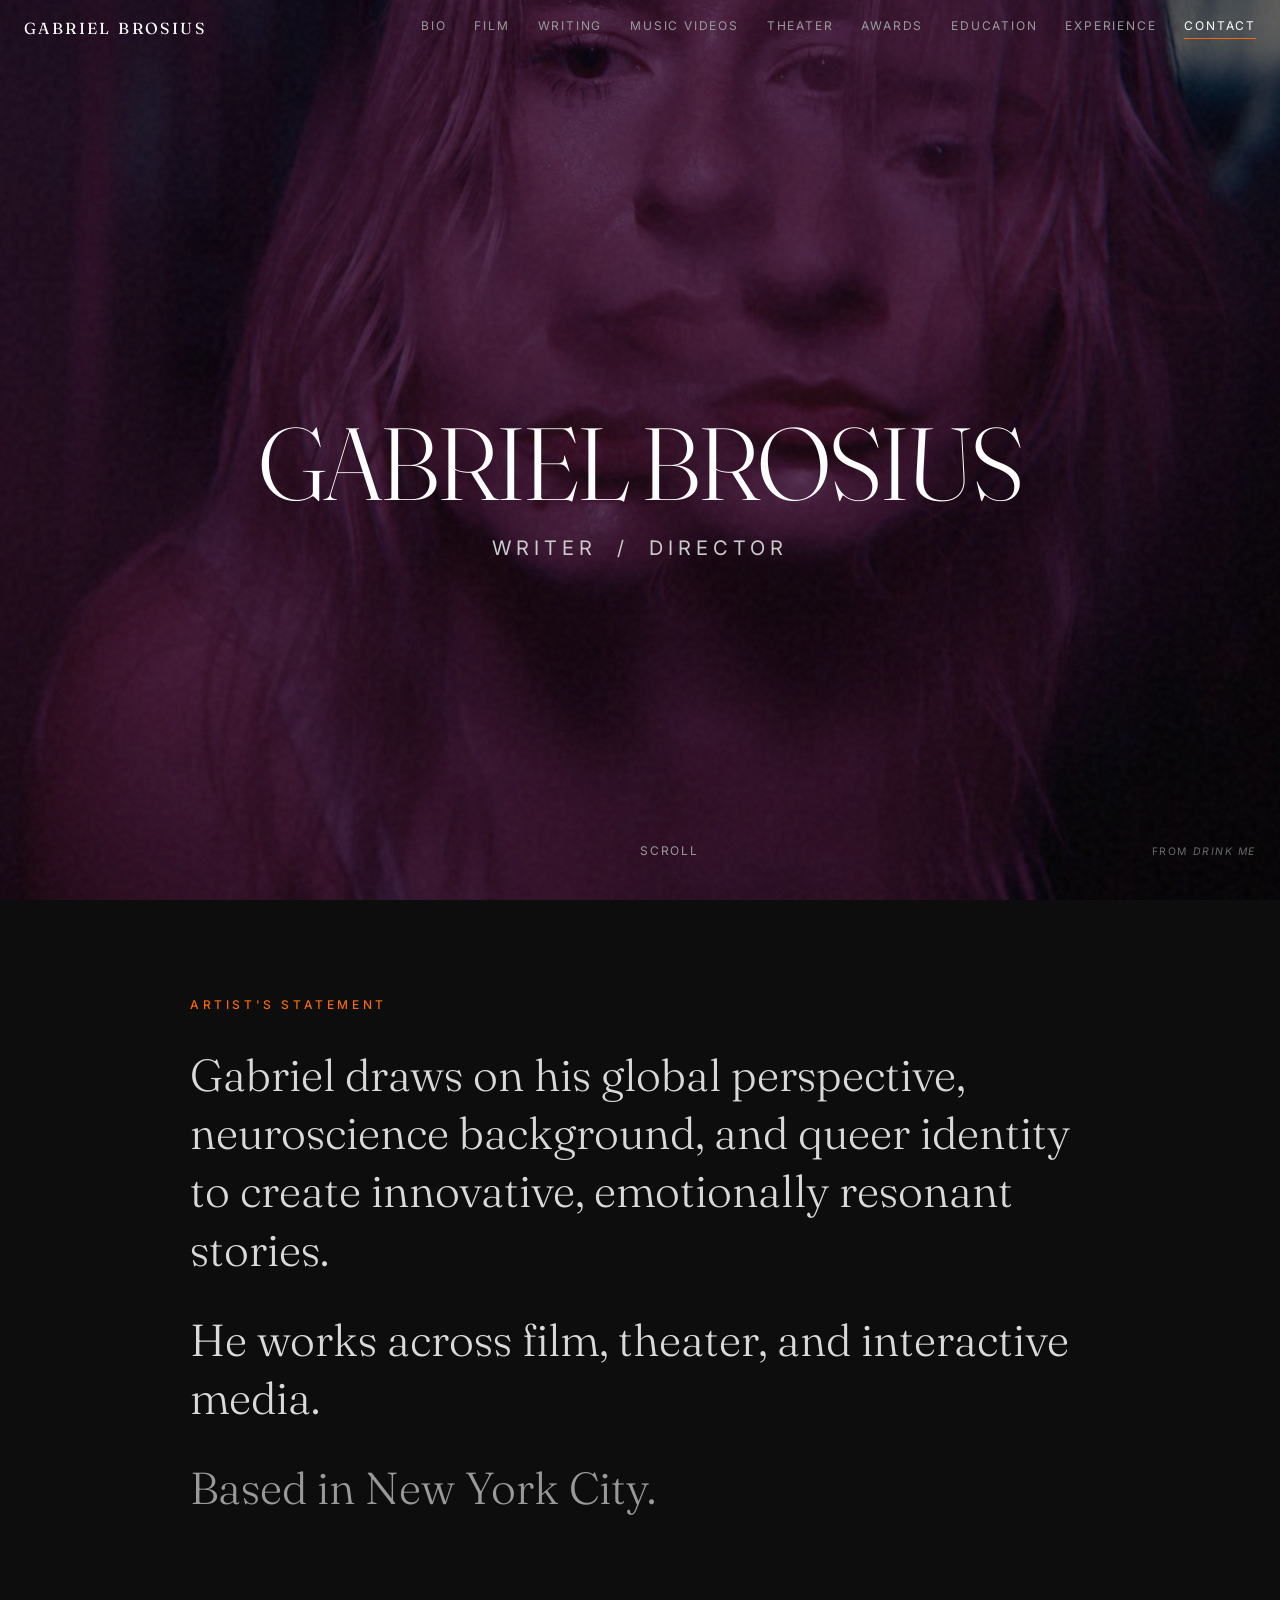
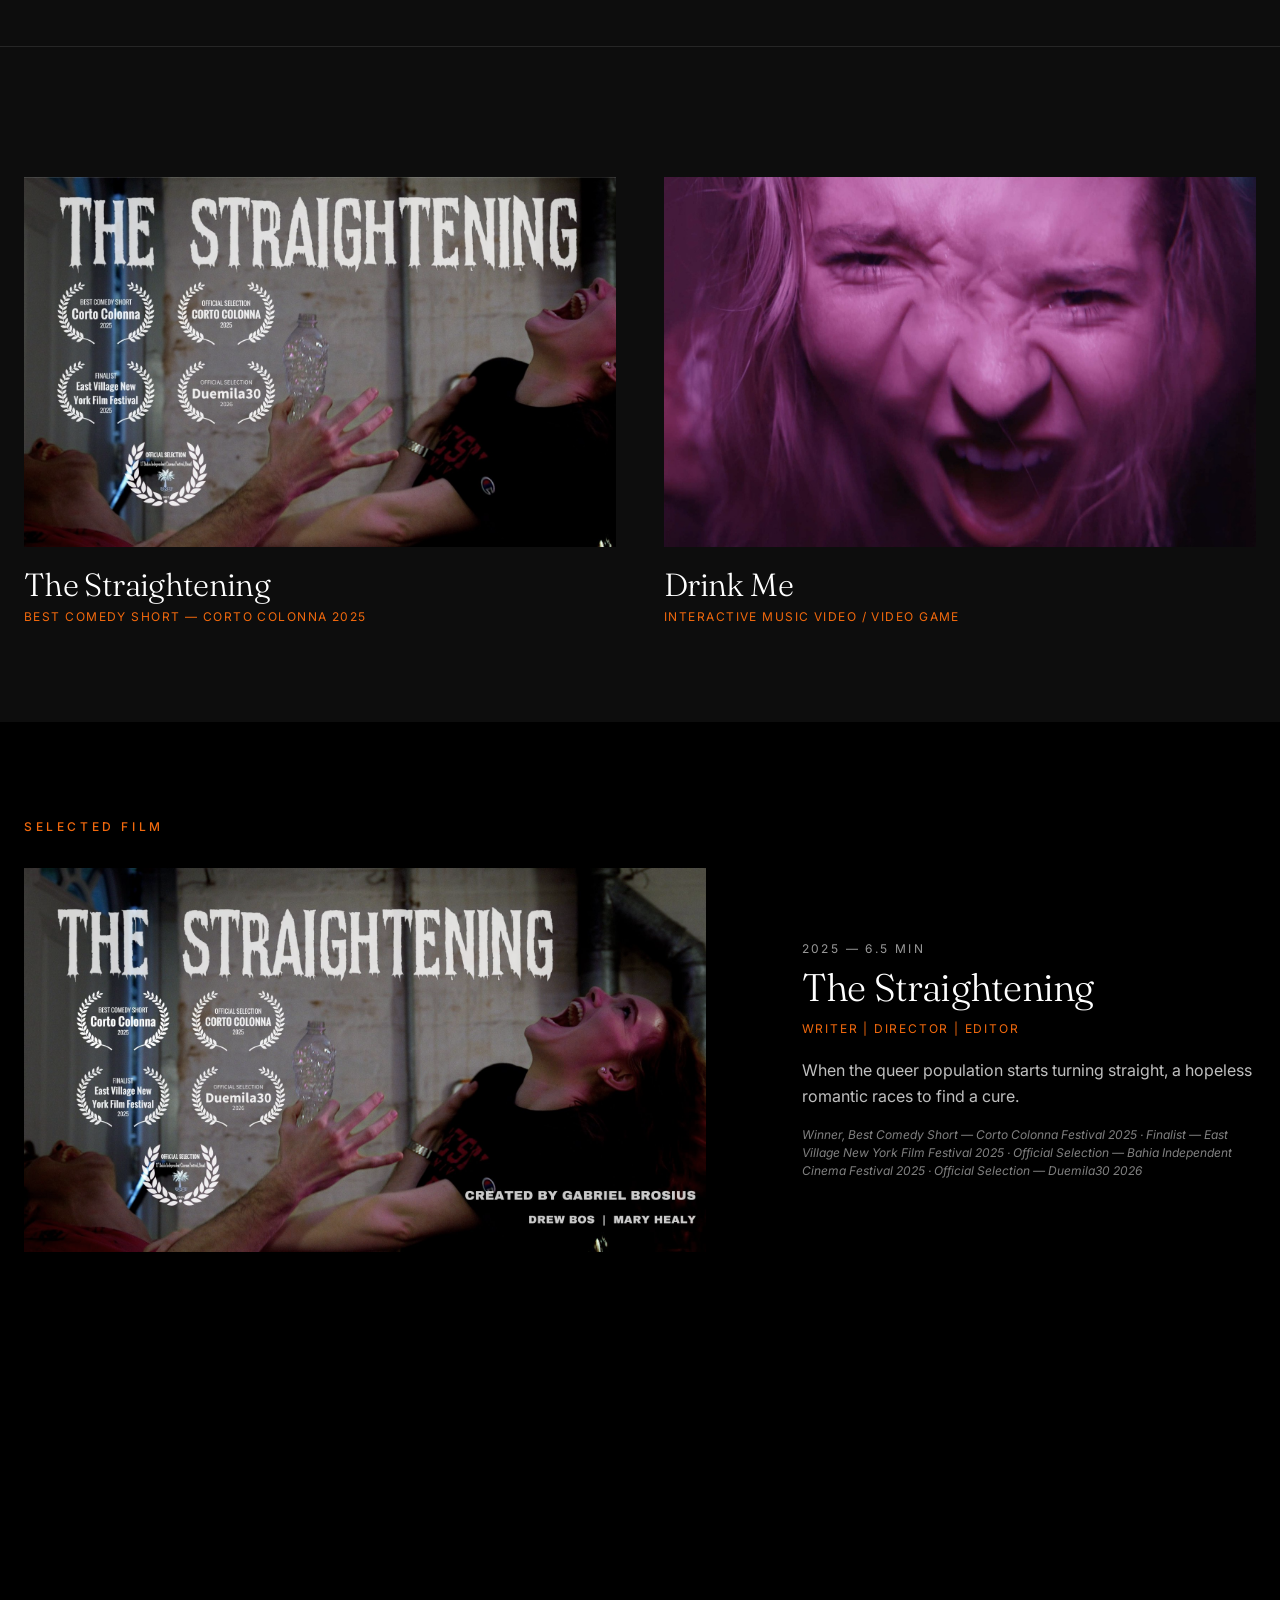
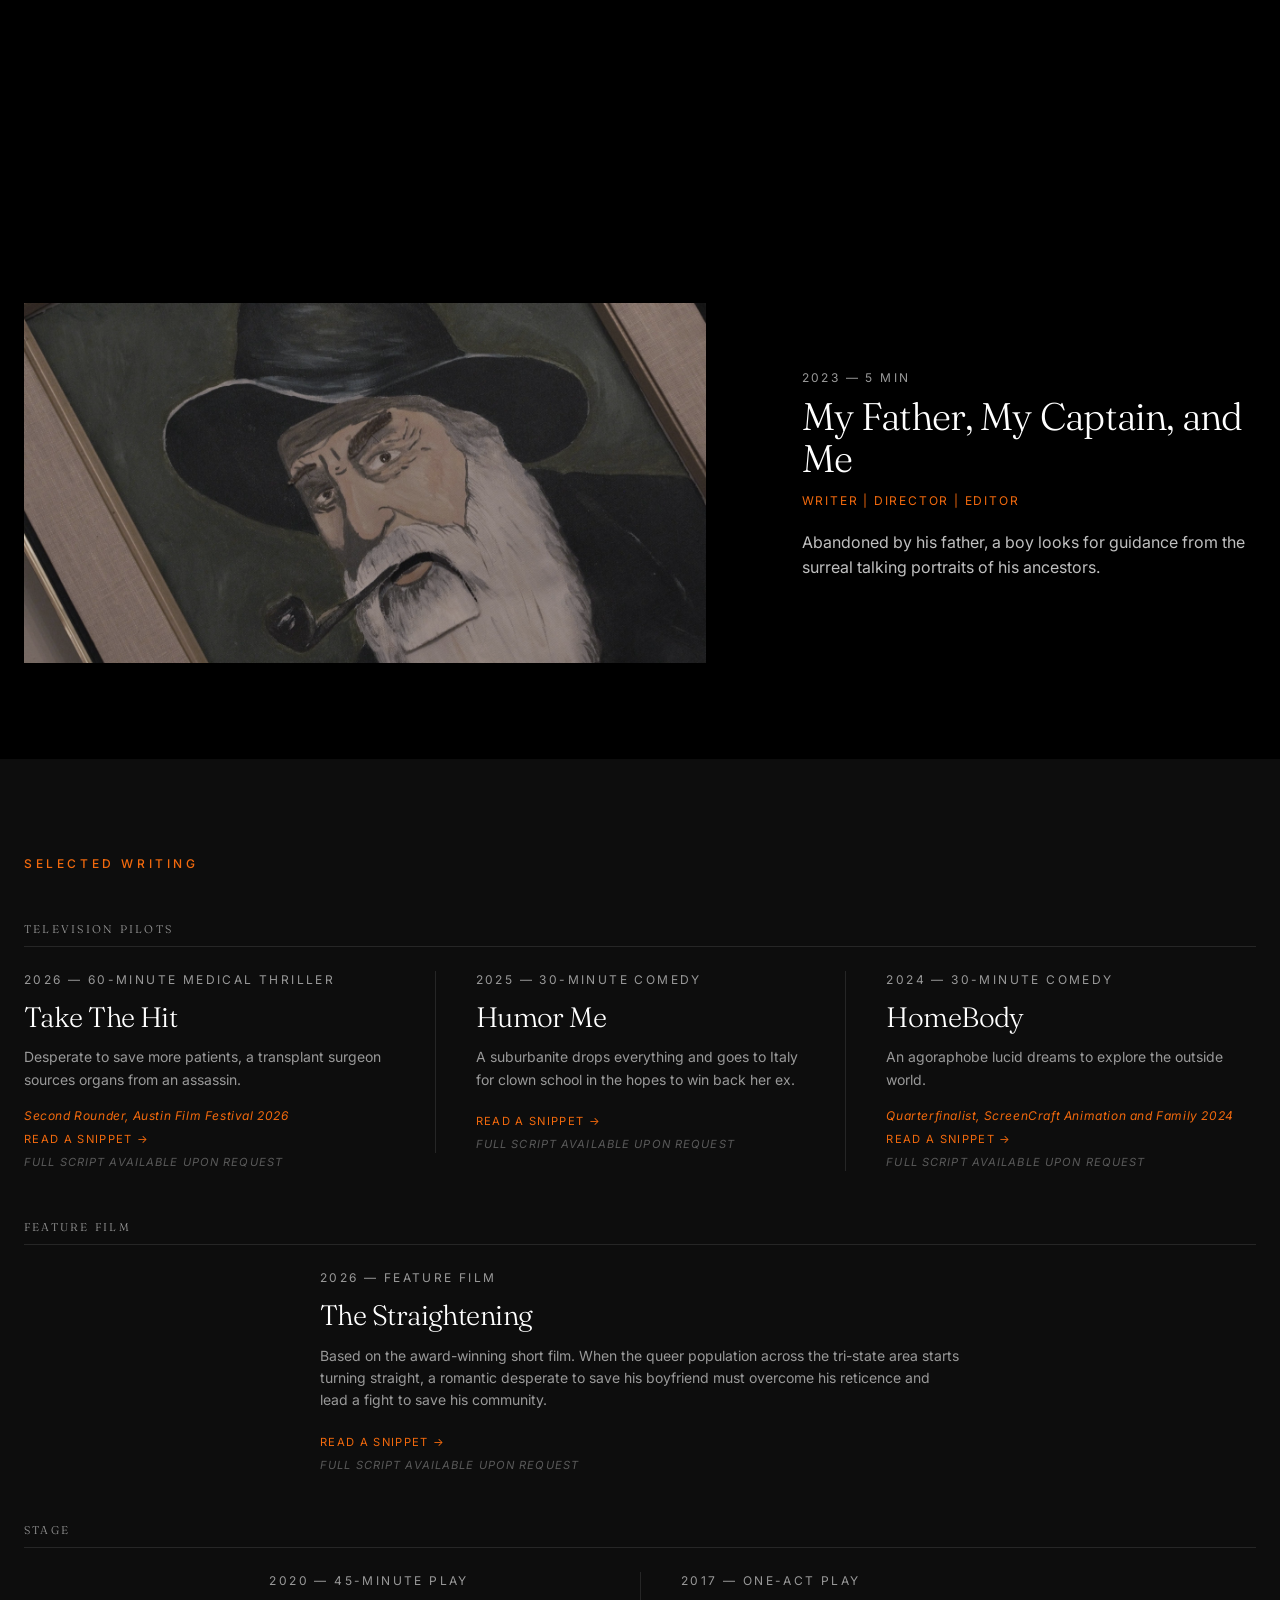
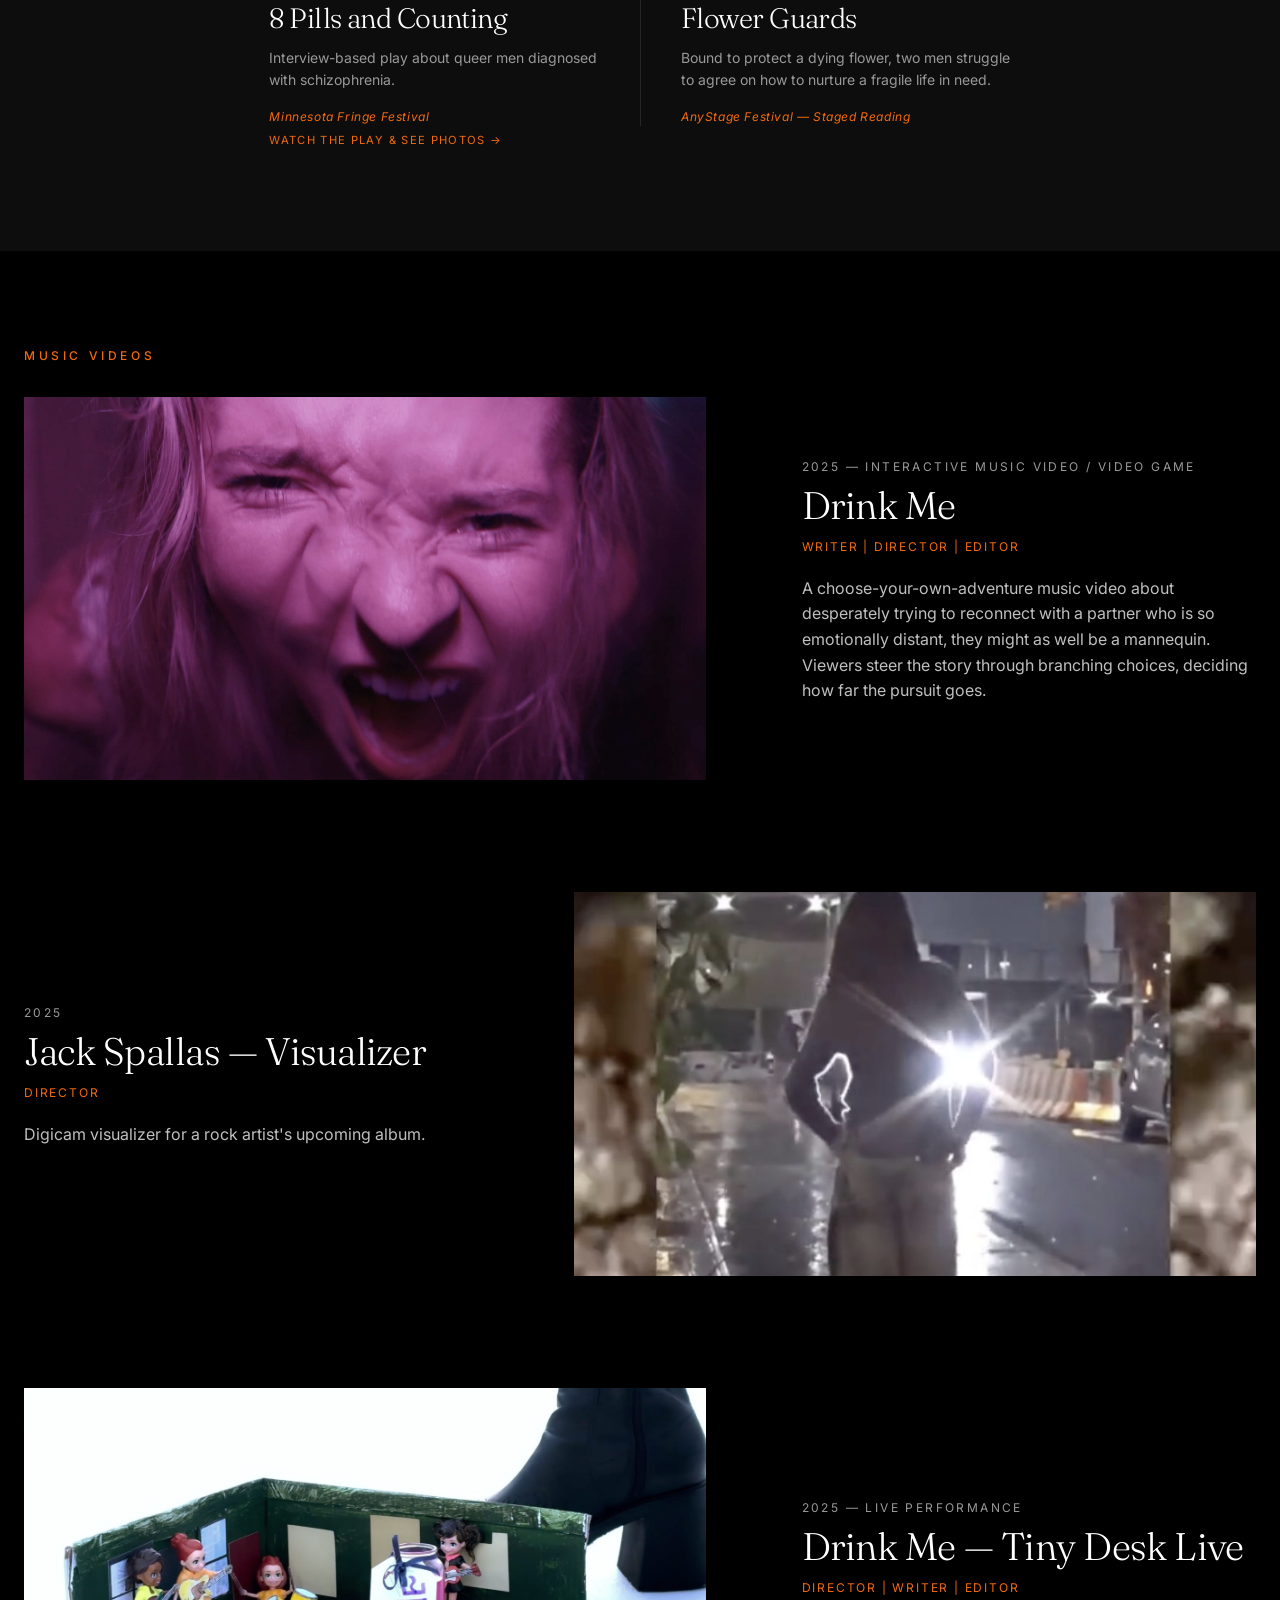
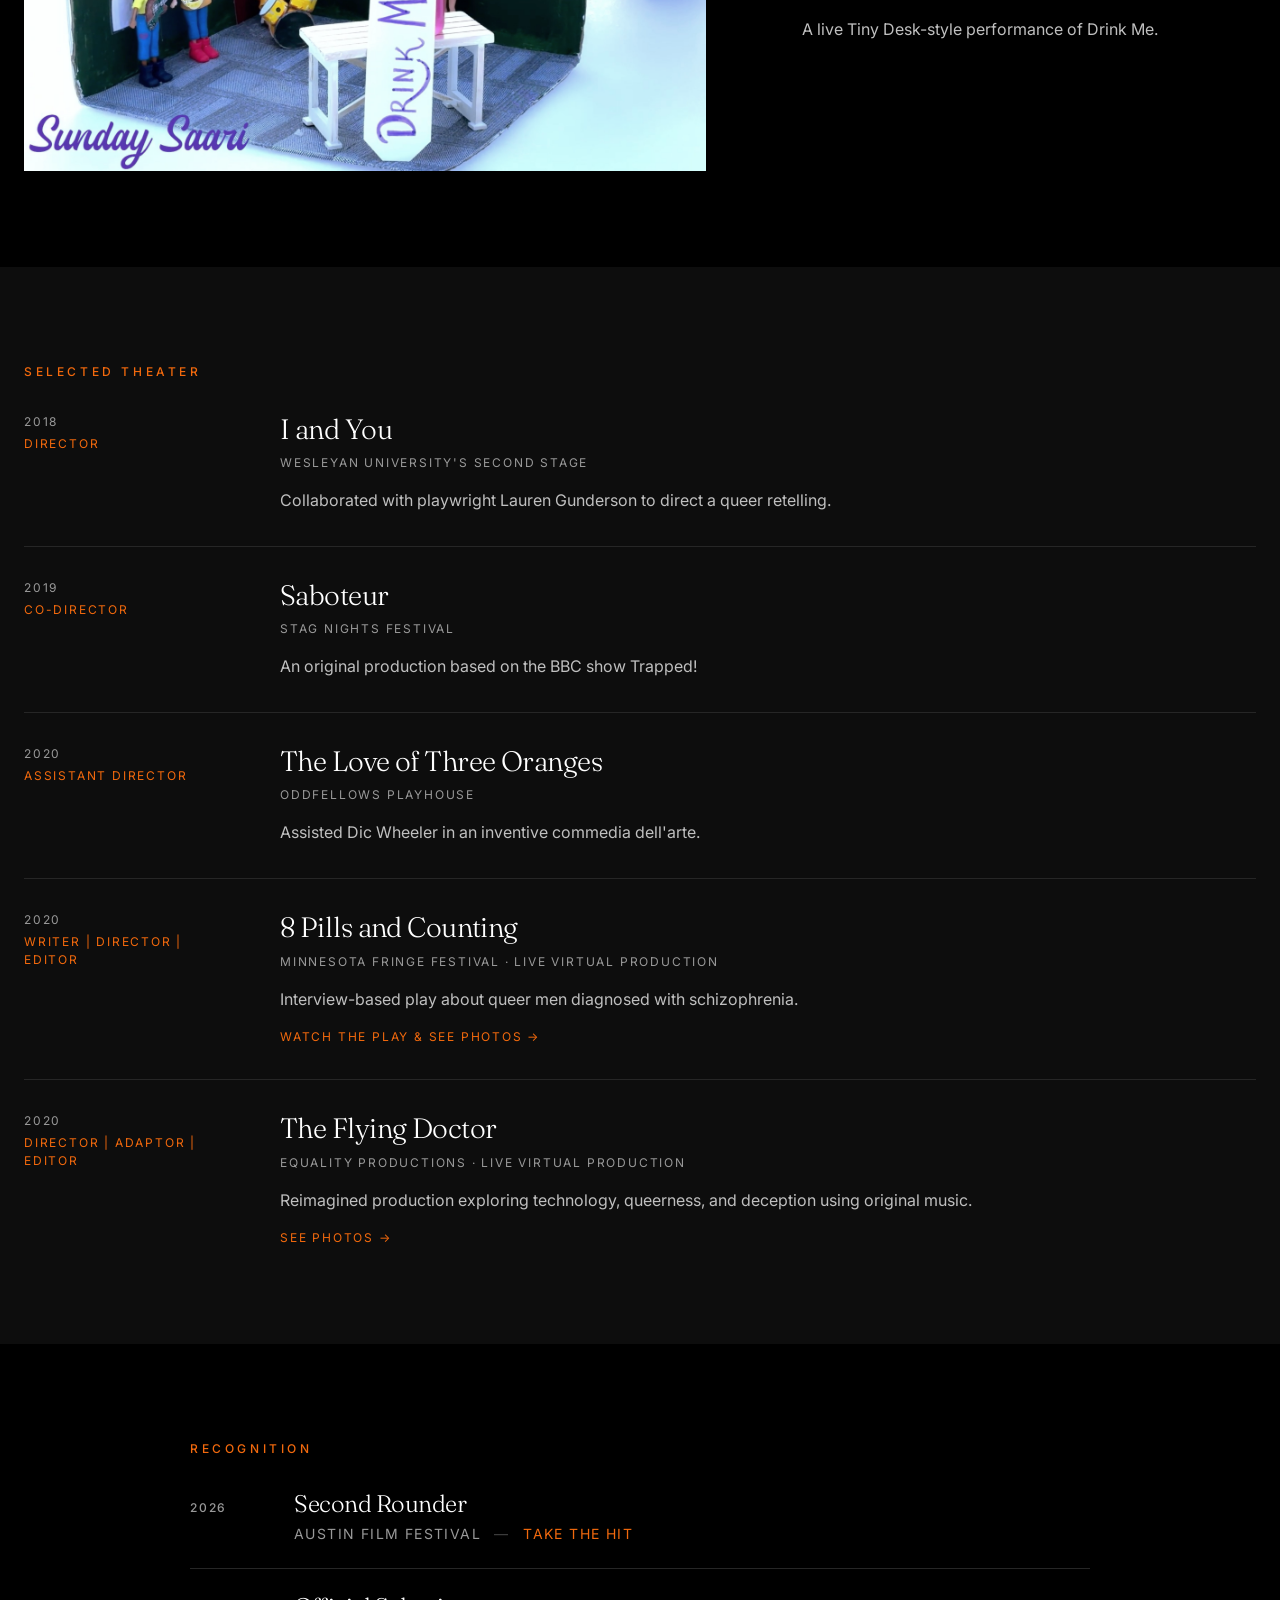
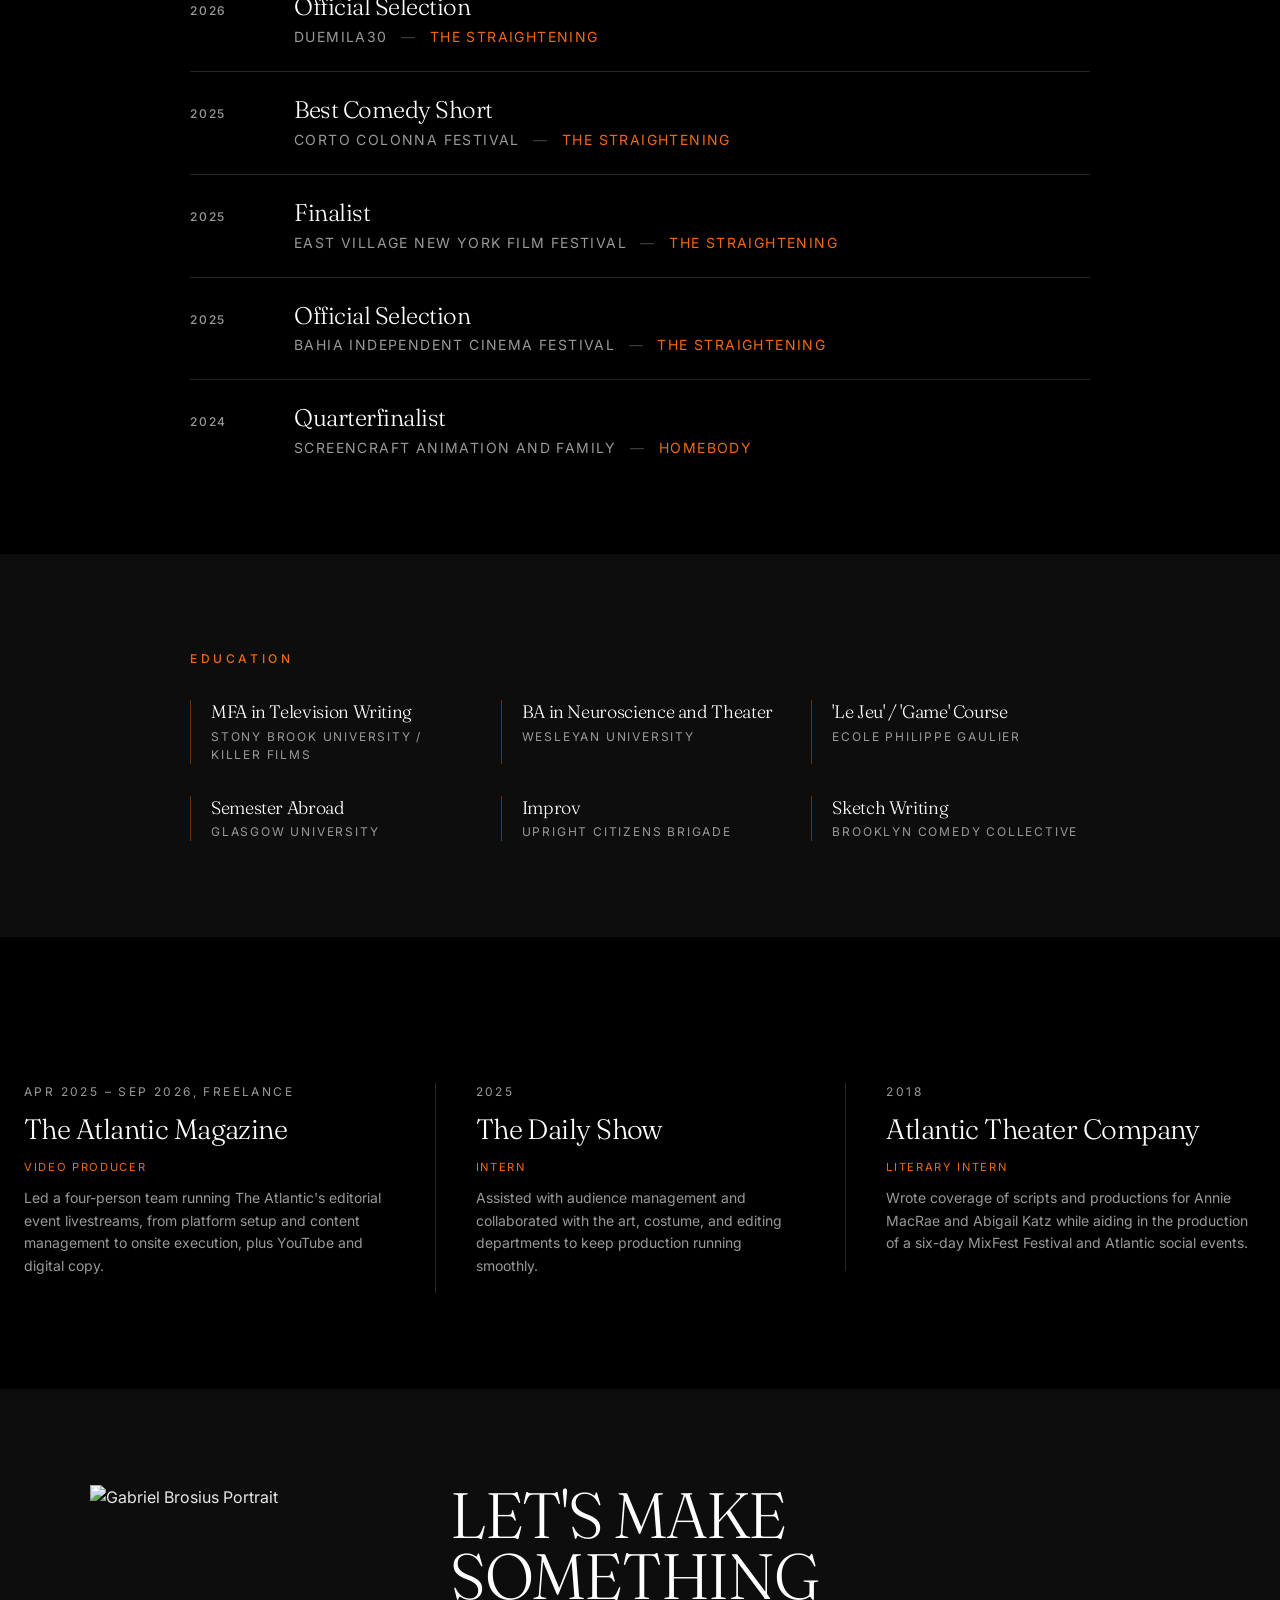
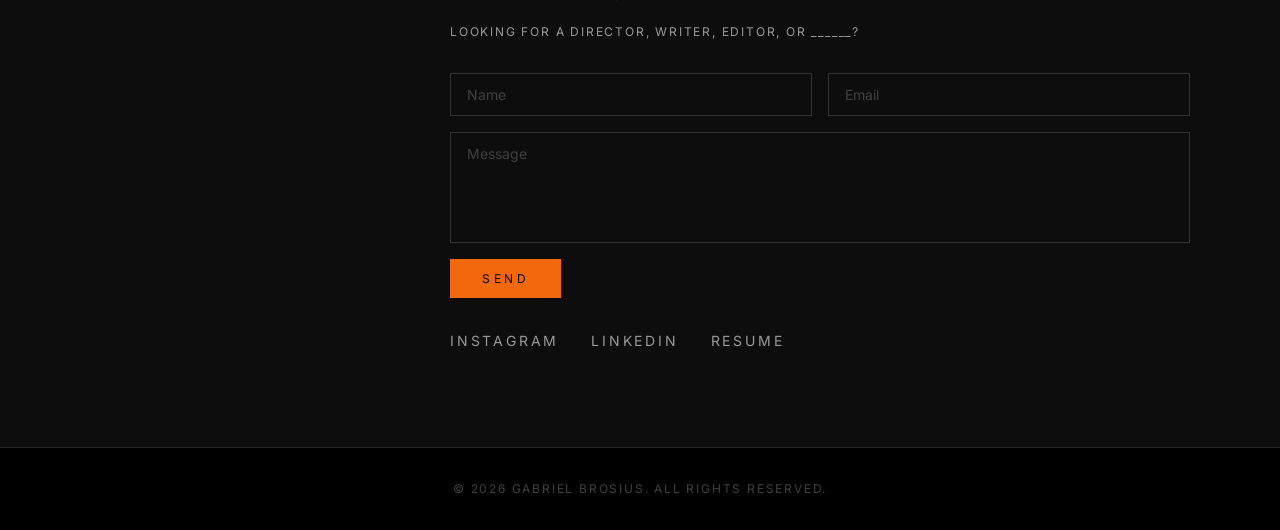
==== commit 09f3a495: "Centered writing cards, hero rotation fix, gallery lightbox" ====
--- a/index.html
+++ b/index.html
@@ -46,7 +46,7 @@
 
   <!-- Favicon & Stylesheets -->
   <link rel="icon" type="image/svg+xml" href="favicon.svg" />
-  <link rel="stylesheet" href="css/styles.css?v=4" />
+  <link rel="stylesheet" href="css/styles.css?v=5" />
 </head>
 <body>
   <!-- Film Grain Overlay -->
@@ -100,9 +100,8 @@
       <div class="hero-overlay"></div>
       <img src="images/drink-me-1.jpg" alt="Still from Drink Me" class="hero-slide active" data-title="Drink Me" data-href="project/drink-me.html" />
       <img src="images/straightening-hero.jpg" alt="Still from The Straightening" class="hero-slide" data-title="The Straightening" data-href="project/the-straightening.html" loading="lazy" decoding="async" />
-      <img src="images/tinydesk-2.png" alt="Still from Drink Me: Tiny Desk Live" class="hero-slide" data-title="Drink Me: Tiny Desk Live" data-href="project/drink-me-tiny-desk-live.html" loading="lazy" decoding="async" />
       <img src="images/hero-mfmc.jpg" alt="Still from My Father, My Captain, and Me" class="hero-slide" data-title="My Father, My Captain, and Me" data-href="project/my-father-my-captain-and-me.html" loading="lazy" decoding="async" style="object-position: center 60%;" />
-      <img src="images/before-we-go.jpg" alt="Still from Before We Go" class="hero-slide" data-title="Before We Go" data-href="project/before-we-go.html" loading="lazy" decoding="async" />
+      <img src="images/straightening-renaissance.jpg" alt="Still from The Straightening" class="hero-slide" data-title="The Straightening" data-href="project/the-straightening.html" loading="lazy" decoding="async" />
     </div>
     <div class="hero-content">
       <h1 class="hero-title reveal">Gabriel Brosius</h1>
@@ -612,7 +611,7 @@
   </footer>
 
   <!-- Scripts -->
-  <script src="js/main.js"></script>
+  <script src="js/main.js?v=5"></script>
   <script>
     // Dynamically set footer copyright year
     document.getElementById('footer-year').textContent = new Date().getFullYear();
--- a/css/styles.css
+++ b/css/styles.css
@@ -568,19 +568,13 @@
 }
 
 /* Television Writing Section (Grids) */
+/* Cards sit directly on the section background, centered, divided by thin lines */
 .tv-grid {
-  display: grid;
-  grid-template-columns: 1fr;
-  gap: 0;
-}
-
-@media (min-width: 768px) {
-  .tv-grid {
-    grid-template-columns: repeat(3, 1fr);
-  }
-}
-
-/* Cards sit directly on the section background, divided by thin lines */
+  display: flex;
+  flex-direction: column;
+  align-items: stretch;
+}
+
 .tv-card {
   background: transparent;
   padding: 2rem 0;
@@ -593,32 +587,48 @@
 }
 
 @media (min-width: 768px) {
+  .tv-grid {
+    flex-direction: row;
+    flex-wrap: wrap;
+    justify-content: center;
+    align-items: flex-start;
+  }
+
   .tv-card,
   .tv-card:first-child {
+    flex: 0 0 33.333%;
+    max-width: 33.333%;
     padding: 0 2.5rem;
     border-top: none;
     border-left: 1px solid var(--border);
   }
 
   .tv-card:first-child {
+    border-left: none;
+  }
+
+  /* Full row of three: line text up with the section label */
+  .tv-card:first-child:nth-last-child(3) {
     padding-left: 0;
-    border-left: none;
-  }
-
-  .tv-card:last-child {
+  }
+
+  .tv-card:last-child:nth-child(3) {
     padding-right: 0;
   }
 }
 
-/* Single card (feature film) */
+/* Single card (feature film), centered */
 .tv-grid--single {
-  grid-template-columns: 1fr;
-}
-
-.tv-grid--single .tv-card {
+  justify-content: center;
+}
+
+.tv-grid--single .tv-card,
+.tv-grid--single .tv-card:first-child {
+  flex: 0 0 100%;
+  max-width: 40rem;
+  margin: 0 auto;
   padding: 0;
   border: none;
-  max-width: 44rem;
 }
 
 .tv-meta {
@@ -1614,3 +1624,93 @@
   opacity: 0.7;
 }
 
+
+/* Gallery lightbox */
+.project-gallery-grid img {
+  cursor: zoom-in;
+}
+
+.lightbox {
+  position: fixed;
+  inset: 0;
+  z-index: 1000;
+  display: flex;
+  align-items: center;
+  justify-content: center;
+  background-color: rgba(0, 0, 0, 0.94);
+  opacity: 0;
+  visibility: hidden;
+  transition: opacity 0.25s ease, visibility 0.25s ease;
+}
+
+.lightbox.open {
+  opacity: 1;
+  visibility: visible;
+}
+
+.lightbox-img {
+  max-width: 94vw;
+  max-height: 88vh;
+  object-fit: contain;
+  box-shadow: 0 0 60px rgba(0, 0, 0, 0.6);
+  cursor: zoom-out;
+}
+
+.lightbox-btn {
+  position: absolute;
+  background: none;
+  border: none;
+  color: rgba(255, 255, 255, 0.7);
+  font-size: 2.25rem;
+  line-height: 1;
+  padding: 0.75rem 1rem;
+  cursor: pointer;
+  transition: color 0.2s ease;
+}
+
+.lightbox-btn:hover,
+.lightbox-btn:focus-visible {
+  color: var(--primary);
+}
+
+.lightbox-close {
+  top: 0.75rem;
+  right: 0.75rem;
+}
+
+.lightbox-prev,
+.lightbox-next {
+  top: 50%;
+  transform: translateY(-50%);
+  font-size: 3rem;
+}
+
+.lightbox-prev {
+  left: 0.5rem;
+}
+
+.lightbox-next {
+  right: 0.5rem;
+}
+
+.lightbox-count {
+  position: absolute;
+  bottom: 1rem;
+  left: 50%;
+  transform: translateX(-50%);
+  font-size: 0.7rem;
+  letter-spacing: 0.2em;
+  color: rgba(255, 255, 255, 0.5);
+}
+
+.lightbox.single .lightbox-prev,
+.lightbox.single .lightbox-next,
+.lightbox.single .lightbox-count {
+  display: none;
+}
+
+@media (prefers-reduced-motion: reduce) {
+  .lightbox {
+    transition: none;
+  }
+}
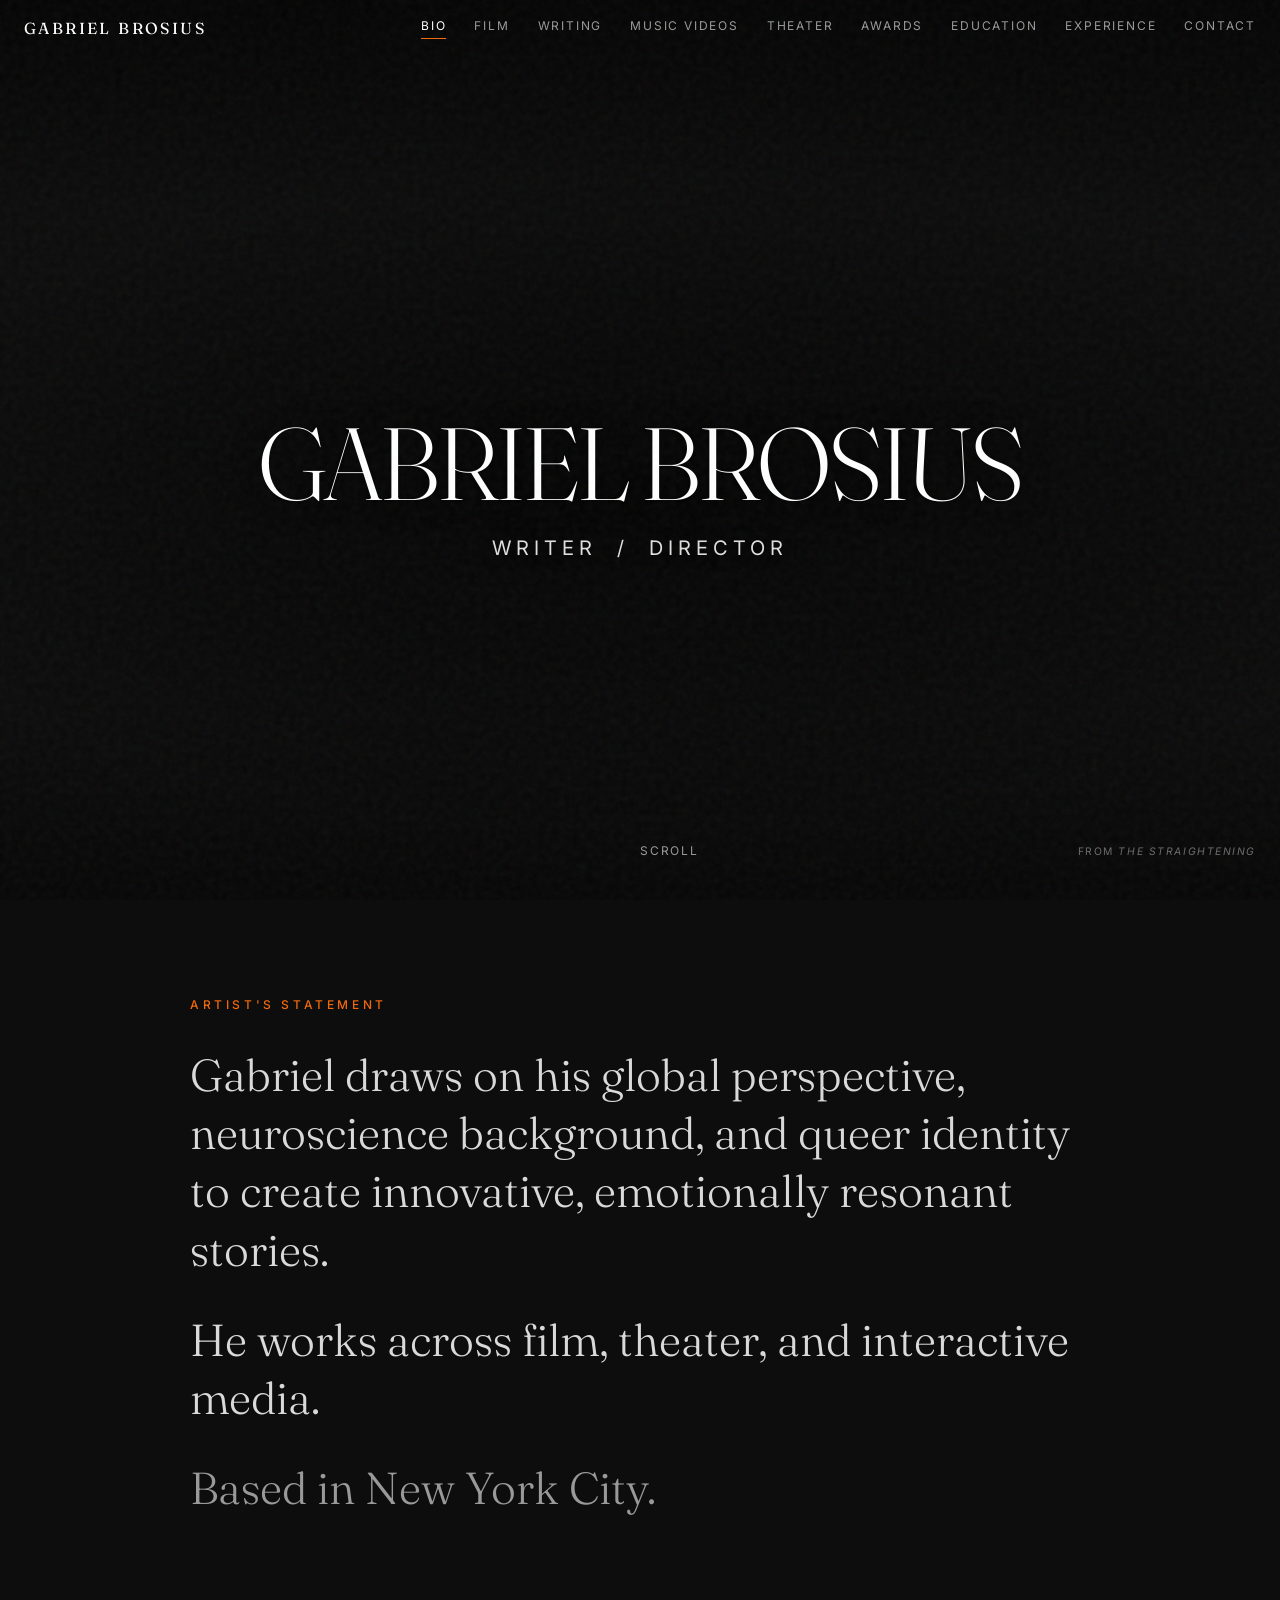
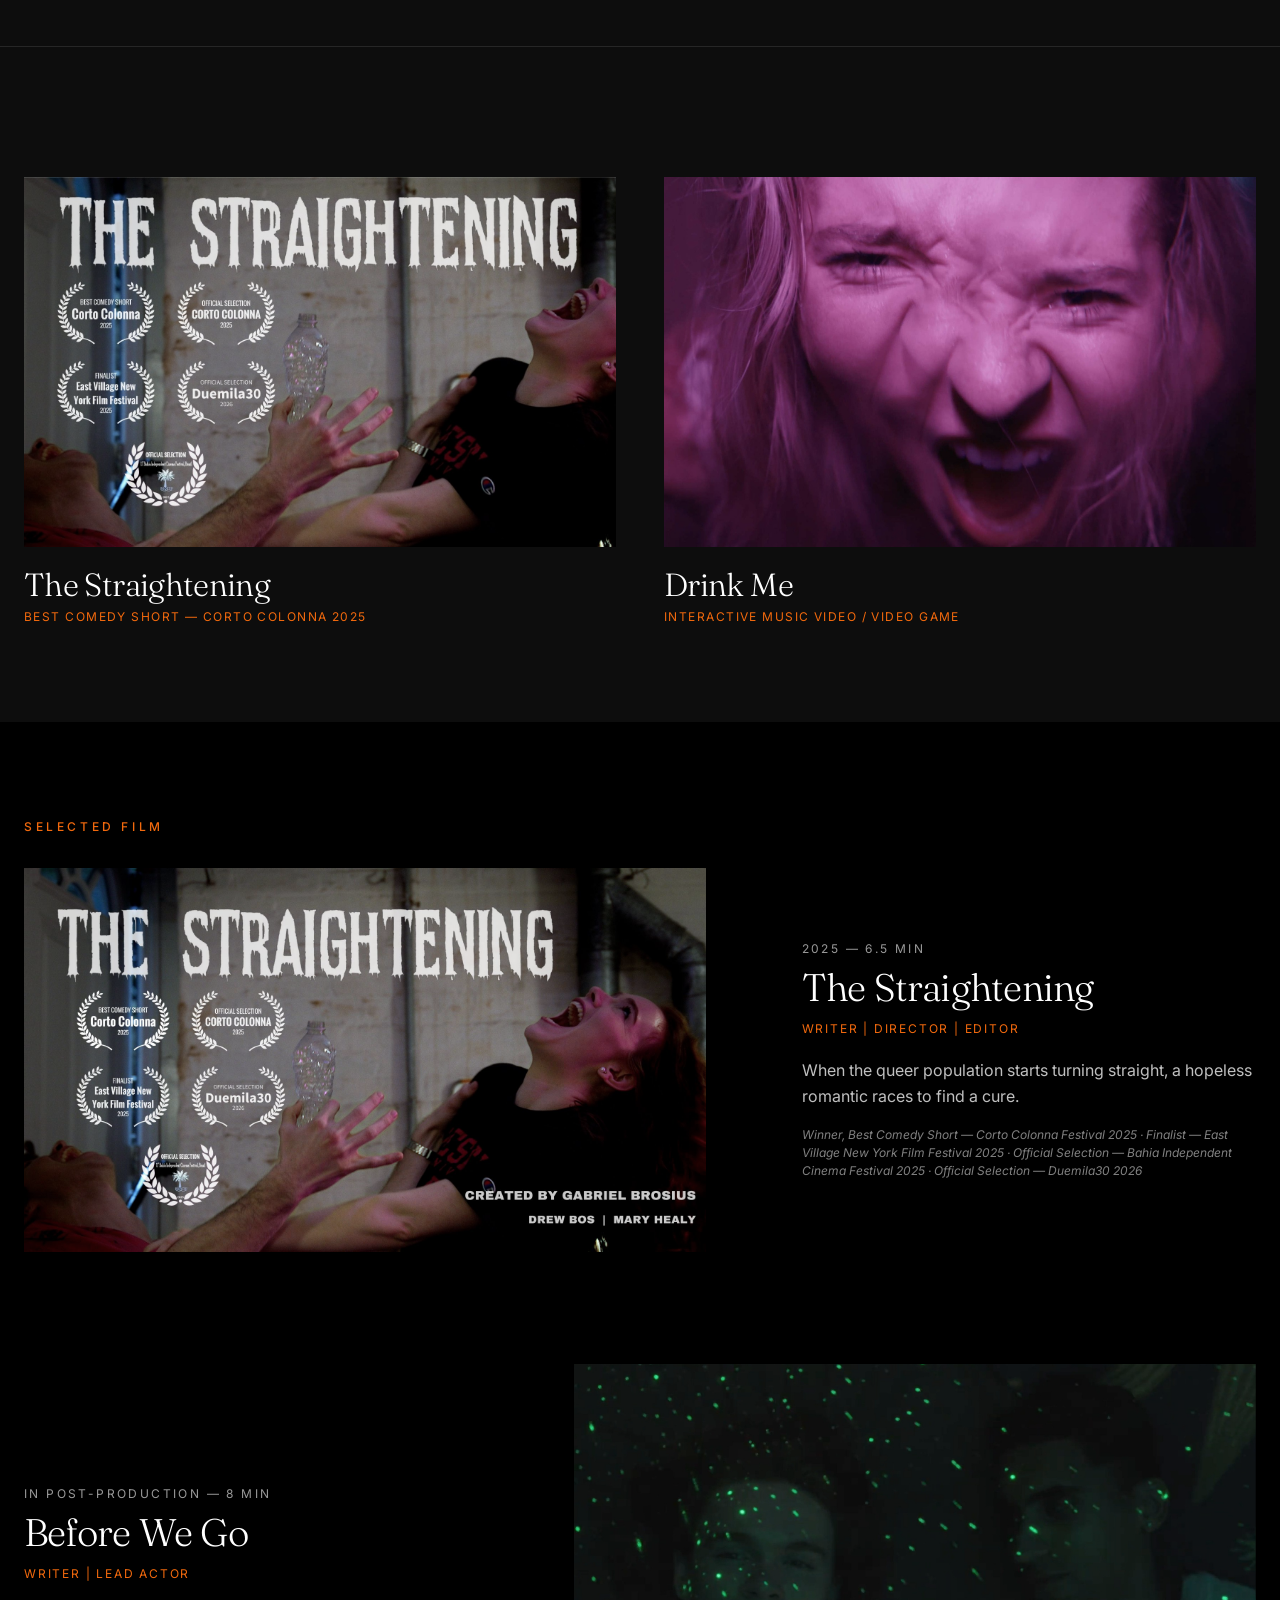
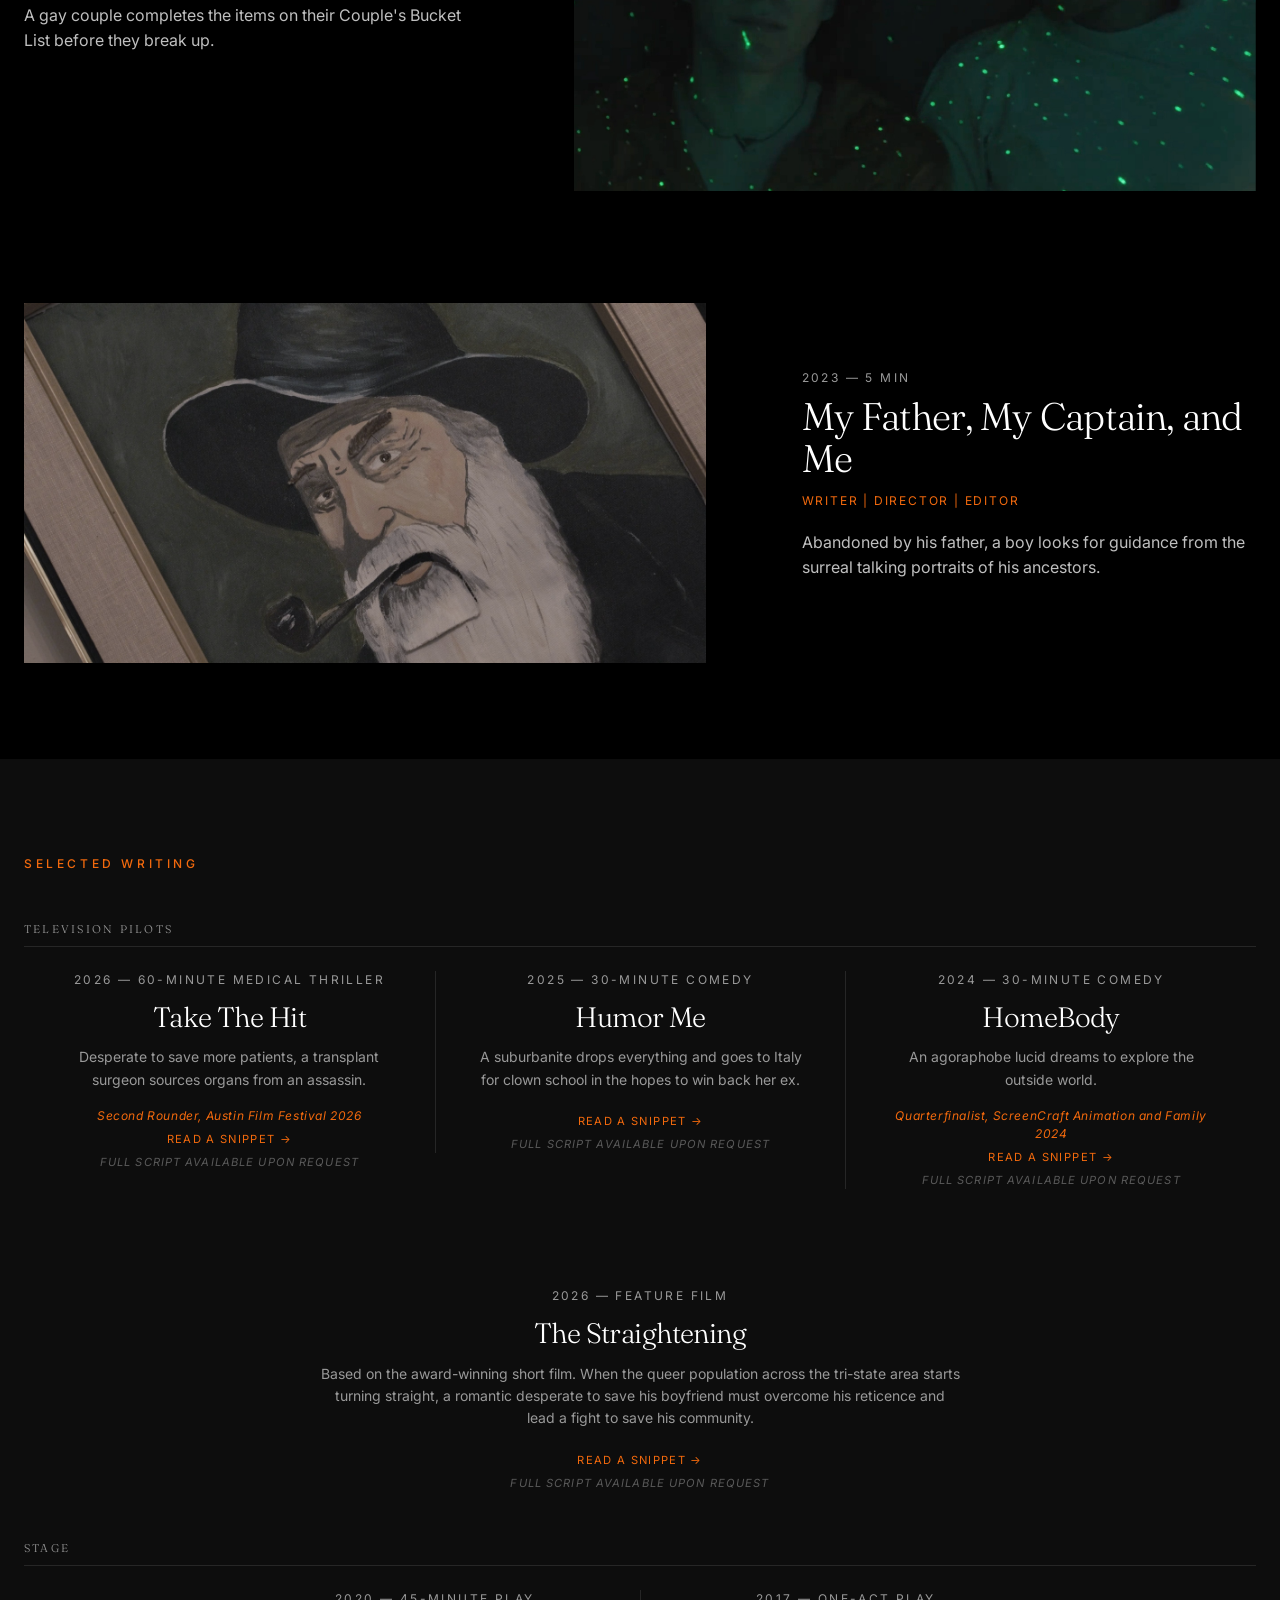
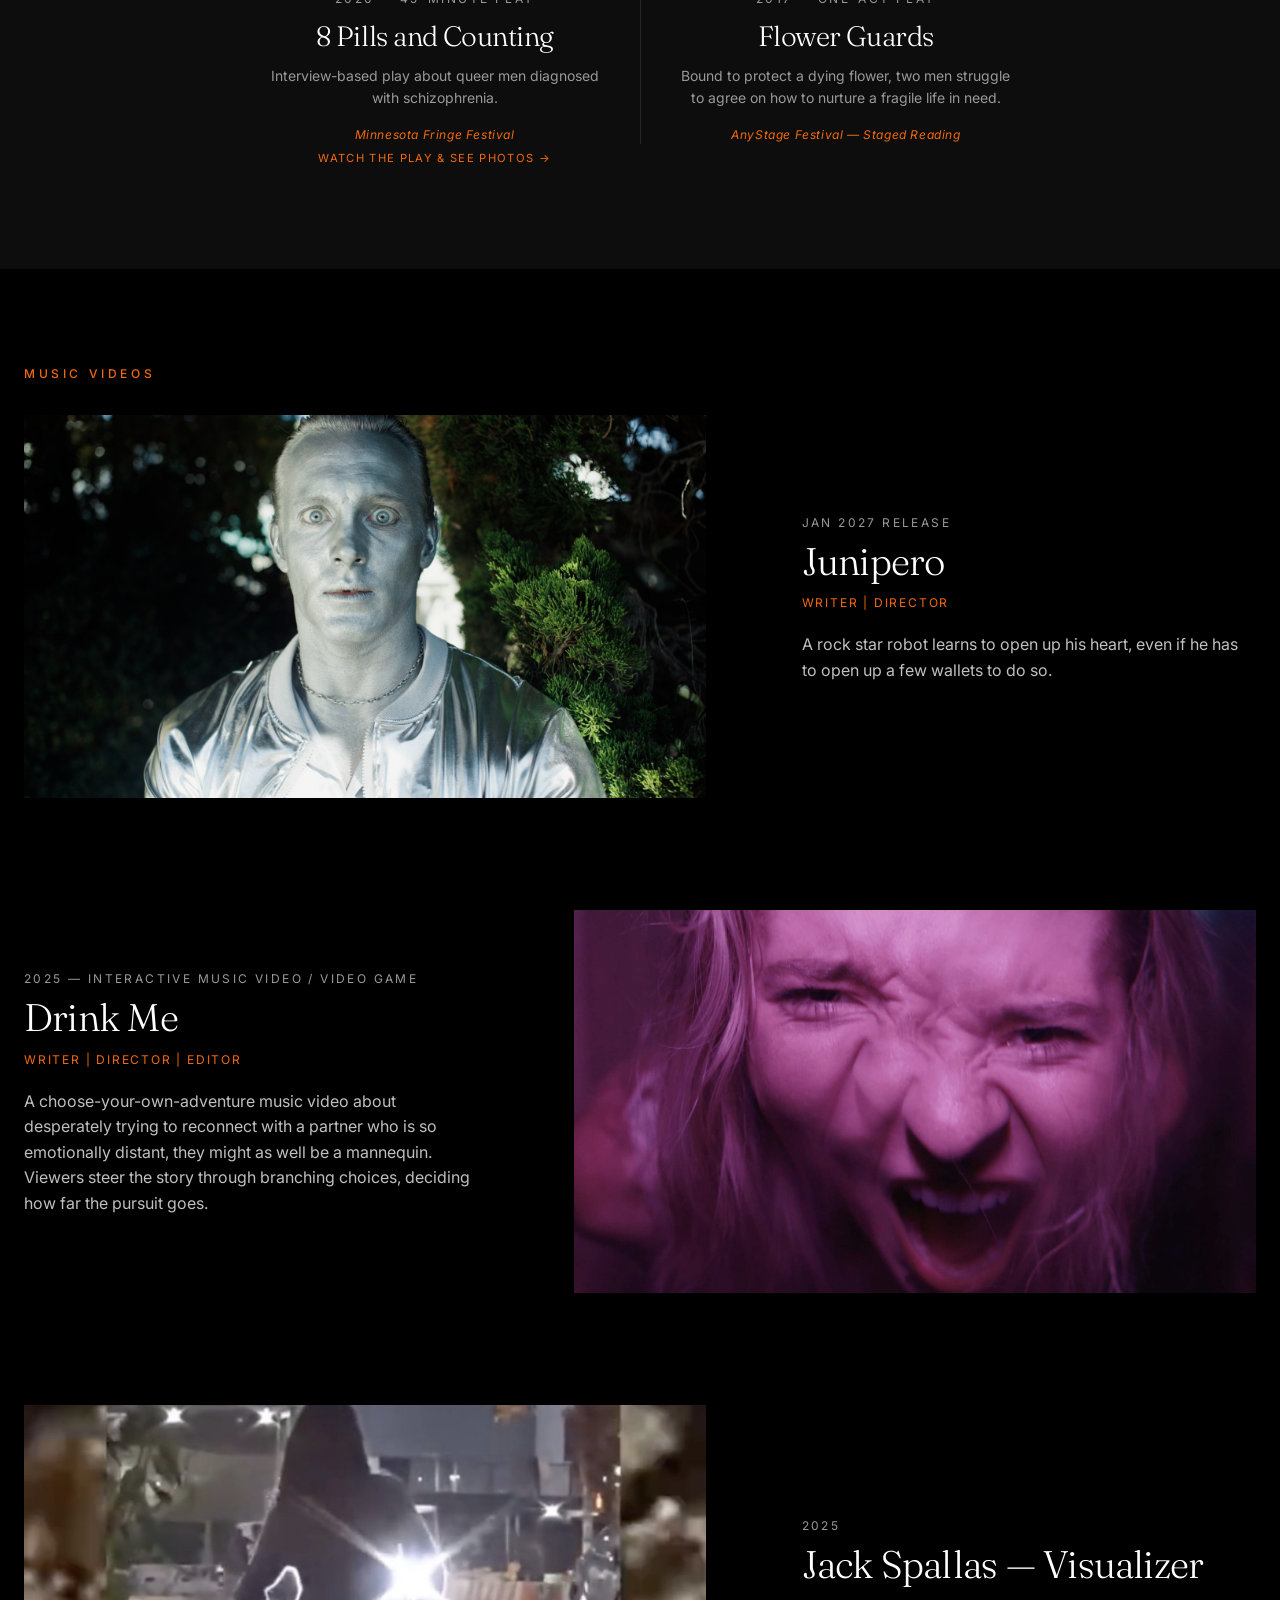
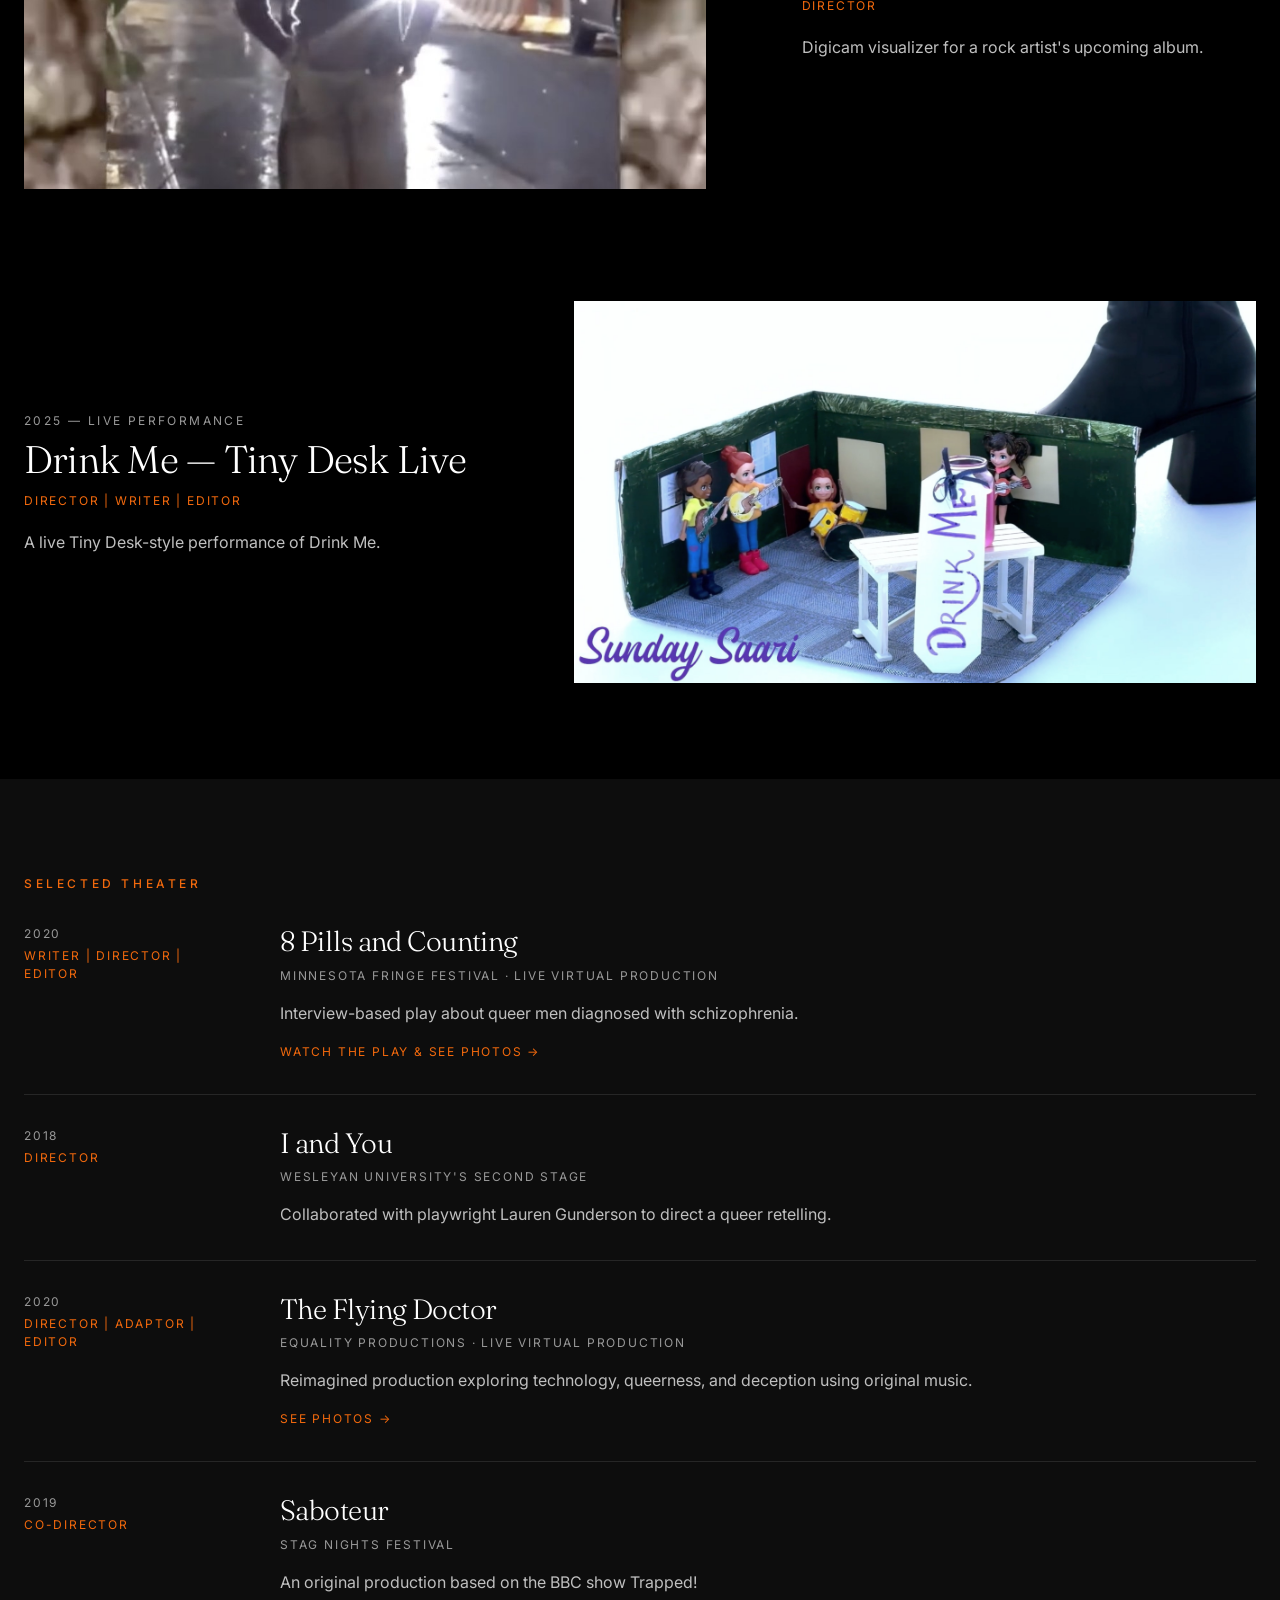
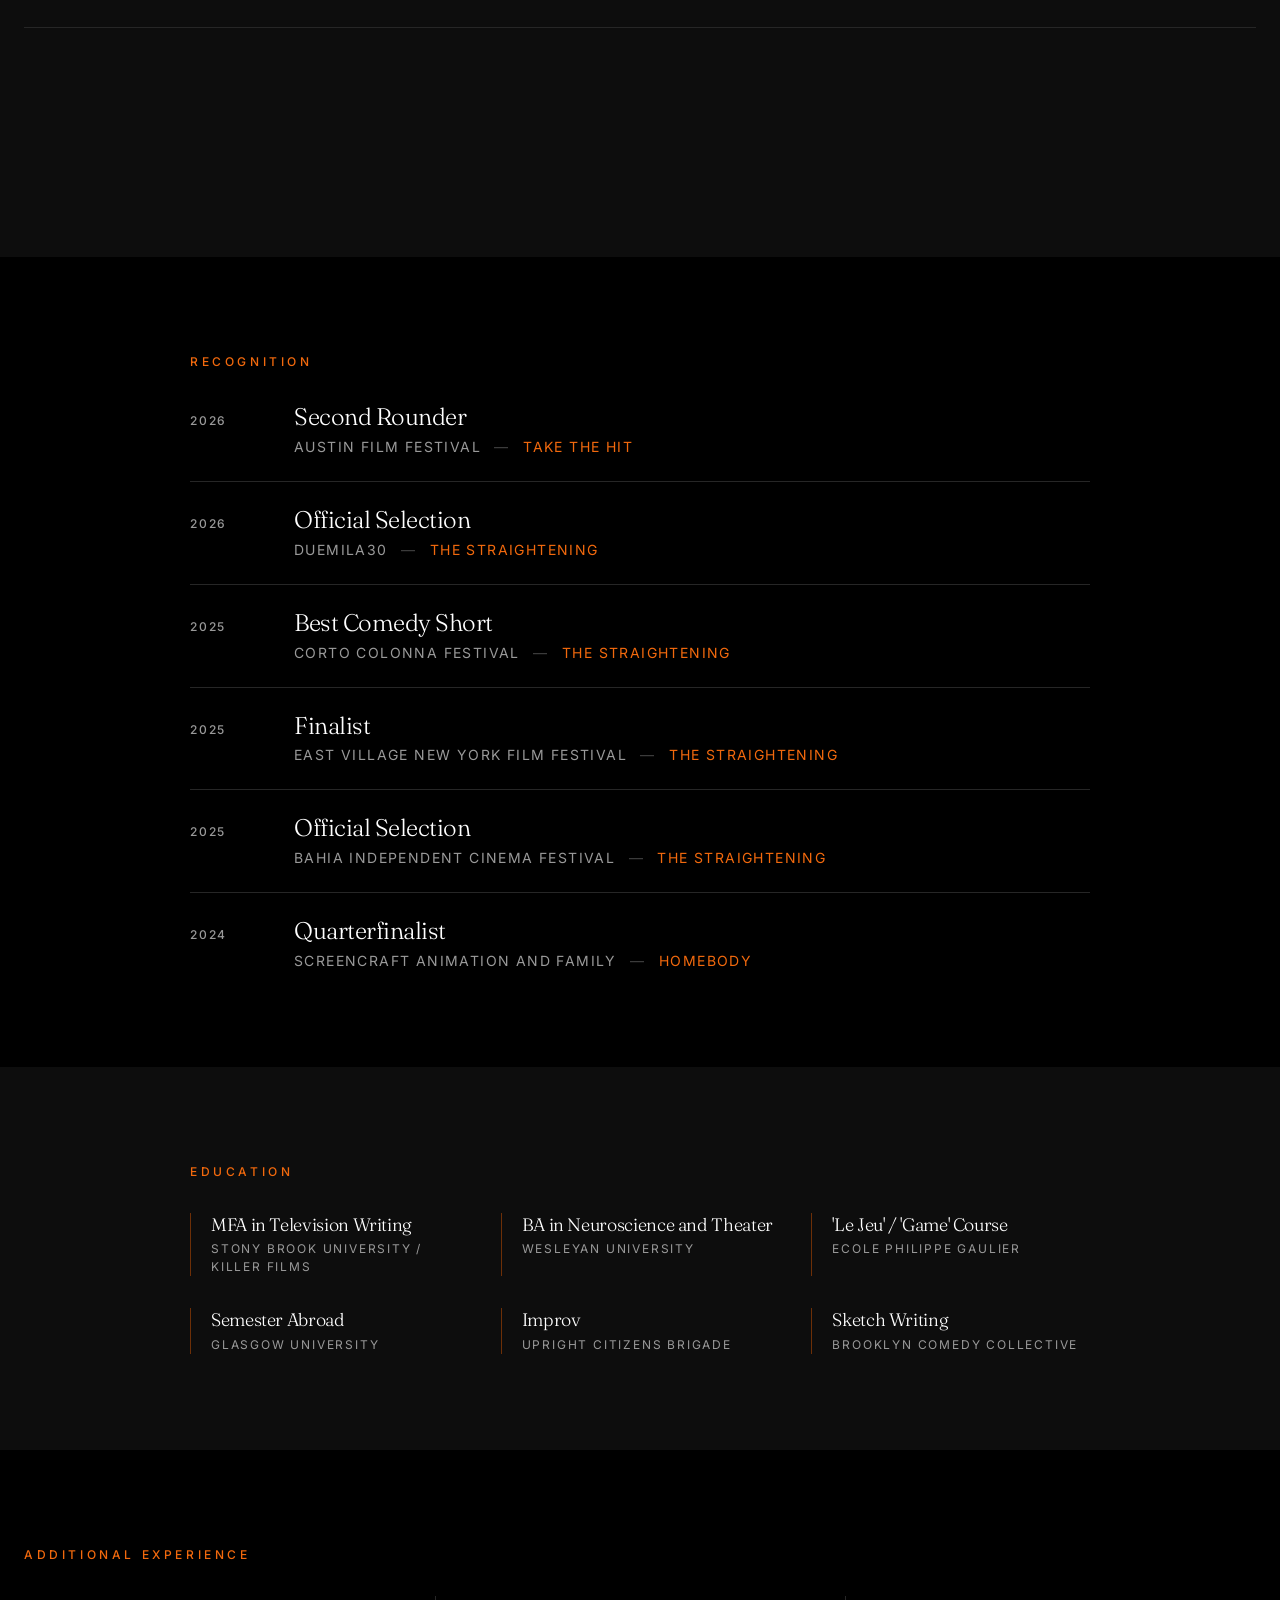
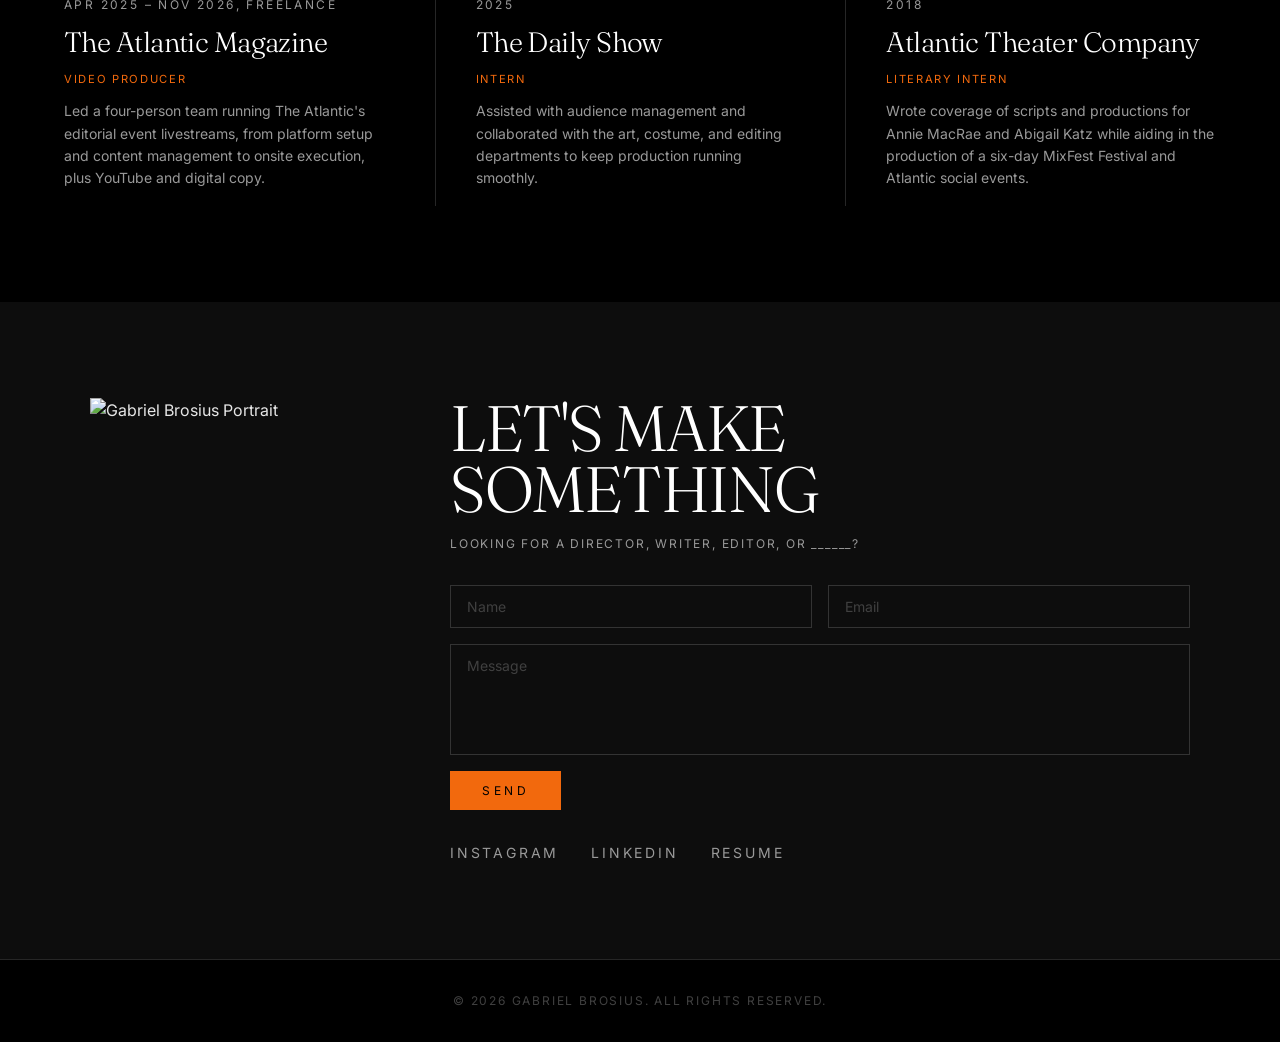
==== commit 5bdb5054: "Add Junipero, hero tweaks, centered writing, theater order, Atlantic dates" ====
--- a/index.html
+++ b/index.html
@@ -46,7 +46,7 @@
 
   <!-- Favicon & Stylesheets -->
   <link rel="icon" type="image/svg+xml" href="favicon.svg" />
-  <link rel="stylesheet" href="css/styles.css?v=5" />
+  <link rel="stylesheet" href="css/styles.css?v=7" />
 </head>
 <body>
   <!-- Film Grain Overlay -->
@@ -100,6 +100,7 @@
       <div class="hero-overlay"></div>
       <img src="images/drink-me-1.jpg" alt="Still from Drink Me" class="hero-slide active" data-title="Drink Me" data-href="project/drink-me.html" />
       <img src="images/straightening-hero.jpg" alt="Still from The Straightening" class="hero-slide" data-title="The Straightening" data-href="project/the-straightening.html" loading="lazy" decoding="async" />
+      <img src="images/tinydesk-4.png" alt="Still from Drink Me: Tiny Desk Live" class="hero-slide" data-title="Drink Me: Tiny Desk Live" data-href="project/drink-me-tiny-desk-live.html" loading="lazy" decoding="async" />
       <img src="images/hero-mfmc.jpg" alt="Still from My Father, My Captain, and Me" class="hero-slide" data-title="My Father, My Captain, and Me" data-href="project/my-father-my-captain-and-me.html" loading="lazy" decoding="async" style="object-position: center 60%;" />
       <img src="images/straightening-renaissance.jpg" alt="Still from The Straightening" class="hero-slide" data-title="The Straightening" data-href="project/the-straightening.html" loading="lazy" decoding="async" />
     </div>
@@ -296,8 +297,26 @@
       <h2 class="section-label reveal">Music Videos</h2>
       <div class="project-list">
         
+        <!-- Project: Junipero -->
+        <div class="project-card reveal">
+          <div class="project-image-wrapper">
+            <a href="project/junipero.html" class="project-image-link">
+              <img src="images/junipero-1.jpg" alt="Junipero" class="project-image" />
+              <div class="project-overlay-text">
+                <span>View Project</span>
+              </div>
+            </a>
+          </div>
+          <div class="project-details-wrapper">
+            <div class="project-meta">Jan 2027 Release</div>
+            <a href="project/junipero.html"><h3 class="project-title">Junipero</h3></a>
+            <div class="project-role">Writer | Director</div>
+            <p class="project-logline">A rock star robot learns to open up his heart, even if he has to open up a few wallets to do so.</p>
+          </div>
+        </div>
+
         <!-- Project 6: Drink Me -->
-        <div class="project-card reveal">
+        <div class="project-card reverse reveal">
           <div class="project-image-wrapper">
             <a href="project/drink-me.html" class="project-image-link">
               <img src="images/drink-me-pink.jpg" alt="Drink Me" class="project-image" />
@@ -315,7 +334,7 @@
         </div>
 
         <!-- Project: Jack Spallas Visualizer -->
-        <div class="project-card reverse reveal">
+        <div class="project-card reveal">
           <div class="project-image-wrapper">
             <a href="project/spallas.html" class="project-image-link project-image-link--landscape">
               <img src="images/spallas-hero.png" alt="Jack Spallas Visualizer" class="project-image" />
@@ -333,7 +352,7 @@
         </div>
 
         <!-- Project 7: Drink Me - Tiny Desk Live -->
-        <div class="project-card reveal">
+        <div class="project-card reverse reveal">
           <div class="project-image-wrapper">
             <a href="project/drink-me-tiny-desk-live.html" class="project-image-link">
               <img src="images/tinydeskk-hero.png" alt="Drink Me — Tiny Desk Live" class="project-image" />
@@ -359,45 +378,6 @@
     <div class="container-wide">
       <h2 class="section-label reveal">Selected Theater</h2>
       <div class="theater-list">
-        
-        <!-- Theater 1 -->
-        <div class="theater-row reveal">
-          <div class="theater-meta">
-            <div class="theater-year">2018</div>
-            <div class="theater-role">Director</div>
-          </div>
-          <div class="theater-details">
-            <h3 class="theater-title">I and You</h3>
-            <div class="theater-venue">Wesleyan University's Second Stage</div>
-            <p class="theater-logline">Collaborated with playwright Lauren Gunderson to direct a queer retelling.</p>
-          </div>
-        </div>
-
-        <!-- Theater 2 -->
-        <div class="theater-row reveal">
-          <div class="theater-meta">
-            <div class="theater-year">2019</div>
-            <div class="theater-role">Co-Director</div>
-          </div>
-          <div class="theater-details">
-            <h3 class="theater-title">Saboteur</h3>
-            <div class="theater-venue">STAG Nights Festival</div>
-            <p class="theater-logline">An original production based on the BBC show Trapped!</p>
-          </div>
-        </div>
-
-        <!-- Theater 3 -->
-        <div class="theater-row reveal">
-          <div class="theater-meta">
-            <div class="theater-year">2020</div>
-            <div class="theater-role">Assistant Director</div>
-          </div>
-          <div class="theater-details">
-            <h3 class="theater-title">The Love of Three Oranges</h3>
-            <div class="theater-venue">Oddfellows Playhouse</div>
-            <p class="theater-logline">Assisted Dic Wheeler in an inventive commedia dell'arte.</p>
-          </div>
-        </div>
 
         <div class="theater-row reveal">
           <div class="theater-meta">
@@ -414,6 +394,18 @@
 
         <div class="theater-row reveal">
           <div class="theater-meta">
+            <div class="theater-year">2018</div>
+            <div class="theater-role">Director</div>
+          </div>
+          <div class="theater-details">
+            <h3 class="theater-title">I and You</h3>
+            <div class="theater-venue">Wesleyan University's Second Stage</div>
+            <p class="theater-logline">Collaborated with playwright Lauren Gunderson to direct a queer retelling.</p>
+          </div>
+        </div>
+
+        <div class="theater-row reveal">
+          <div class="theater-meta">
             <div class="theater-year">2020</div>
             <div class="theater-role">Director | Adaptor | Editor</div>
           </div>
@@ -422,6 +414,30 @@
             <div class="theater-venue">Equality Productions · Live virtual production</div>
             <p class="theater-logline">Reimagined production exploring technology, queerness, and deception using original music.</p>
             <a href="project/the-flying-doctor.html" class="theater-link">See photos &rarr;</a>
+          </div>
+        </div>
+
+        <div class="theater-row reveal">
+          <div class="theater-meta">
+            <div class="theater-year">2019</div>
+            <div class="theater-role">Co-Director</div>
+          </div>
+          <div class="theater-details">
+            <h3 class="theater-title">Saboteur</h3>
+            <div class="theater-venue">STAG Nights Festival</div>
+            <p class="theater-logline">An original production based on the BBC show Trapped!</p>
+          </div>
+        </div>
+
+        <div class="theater-row reveal">
+          <div class="theater-meta">
+            <div class="theater-year">2020</div>
+            <div class="theater-role">Assistant Director</div>
+          </div>
+          <div class="theater-details">
+            <h3 class="theater-title">The Love of Three Oranges</h3>
+            <div class="theater-venue">Oddfellows Playhouse</div>
+            <p class="theater-logline">Assisted Dic Wheeler in an inventive commedia dell'arte.</p>
           </div>
         </div>
 
@@ -541,7 +557,7 @@
         
         <!-- Admin 1 -->
         <div class="tv-card">
-          <div class="tv-meta">Apr 2025 – Sep 2026, Freelance</div>
+          <div class="tv-meta">Apr 2025 – Nov 2026, Freelance</div>
           <h3 class="tv-title">The Atlantic Magazine</h3>
           <p class="tv-genre">Video Producer</p>
           <p class="tv-logline">Led a four-person team running The Atlantic's editorial event livestreams, from platform setup and content management to onsite execution, plus YouTube and digital copy.</p>
@@ -611,7 +627,7 @@
   </footer>
 
   <!-- Scripts -->
-  <script src="js/main.js?v=5"></script>
+  <script src="js/main.js?v=7"></script>
   <script>
     // Dynamically set footer copyright year
     document.getElementById('footer-year').textContent = new Date().getFullYear();
--- a/css/styles.css
+++ b/css/styles.css
@@ -293,7 +293,12 @@
 .hero-overlay {
   position: absolute;
   inset: 0;
-  background-color: rgba(0, 0, 0, 0.6);
+  /* Light overall tint, with darkness concentrated only where text sits:
+     behind the name, along the top (nav) and along the bottom (credit) */
+  background:
+    radial-gradient(ellipse 65% 38% at 50% 56%, rgba(0, 0, 0, 0.5) 0%, rgba(0, 0, 0, 0.28) 55%, rgba(0, 0, 0, 0) 100%),
+    linear-gradient(to bottom, rgba(0, 0, 0, 0.62) 0%, rgba(0, 0, 0, 0) 24%, rgba(0, 0, 0, 0) 78%, rgba(0, 0, 0, 0.45) 100%),
+    rgba(0, 0, 0, 0.1);
   z-index: 1;
 }
 
@@ -339,6 +344,7 @@
   line-height: 0.9;
   margin-bottom: 1.5rem;
   color: white;
+  text-shadow: 0 2px 28px rgba(0, 0, 0, 0.55), 0 0 3px rgba(0, 0, 0, 0.35);
 }
 
 .hero-subtitle {
@@ -346,7 +352,8 @@
   font-size: clamp(0.875rem, 2vw, 1.25rem);
   letter-spacing: 0.25em;
   text-transform: uppercase;
-  color: hsl(0, 0%, 80%);
+  color: hsl(0, 0%, 88%);
+  text-shadow: 0 1px 14px rgba(0, 0, 0, 0.6);
 }
 
 .hero-scroll {
@@ -607,14 +614,11 @@
     border-left: none;
   }
 
-  /* Full row of three: line text up with the section label */
-  .tv-card:first-child:nth-last-child(3) {
-    padding-left: 0;
-  }
-
-  .tv-card:last-child:nth-child(3) {
-    padding-right: 0;
-  }
+}
+
+/* Writing section: centered text */
+#television .tv-card {
+  text-align: center;
 }
 
 /* Single card (feature film), centered */
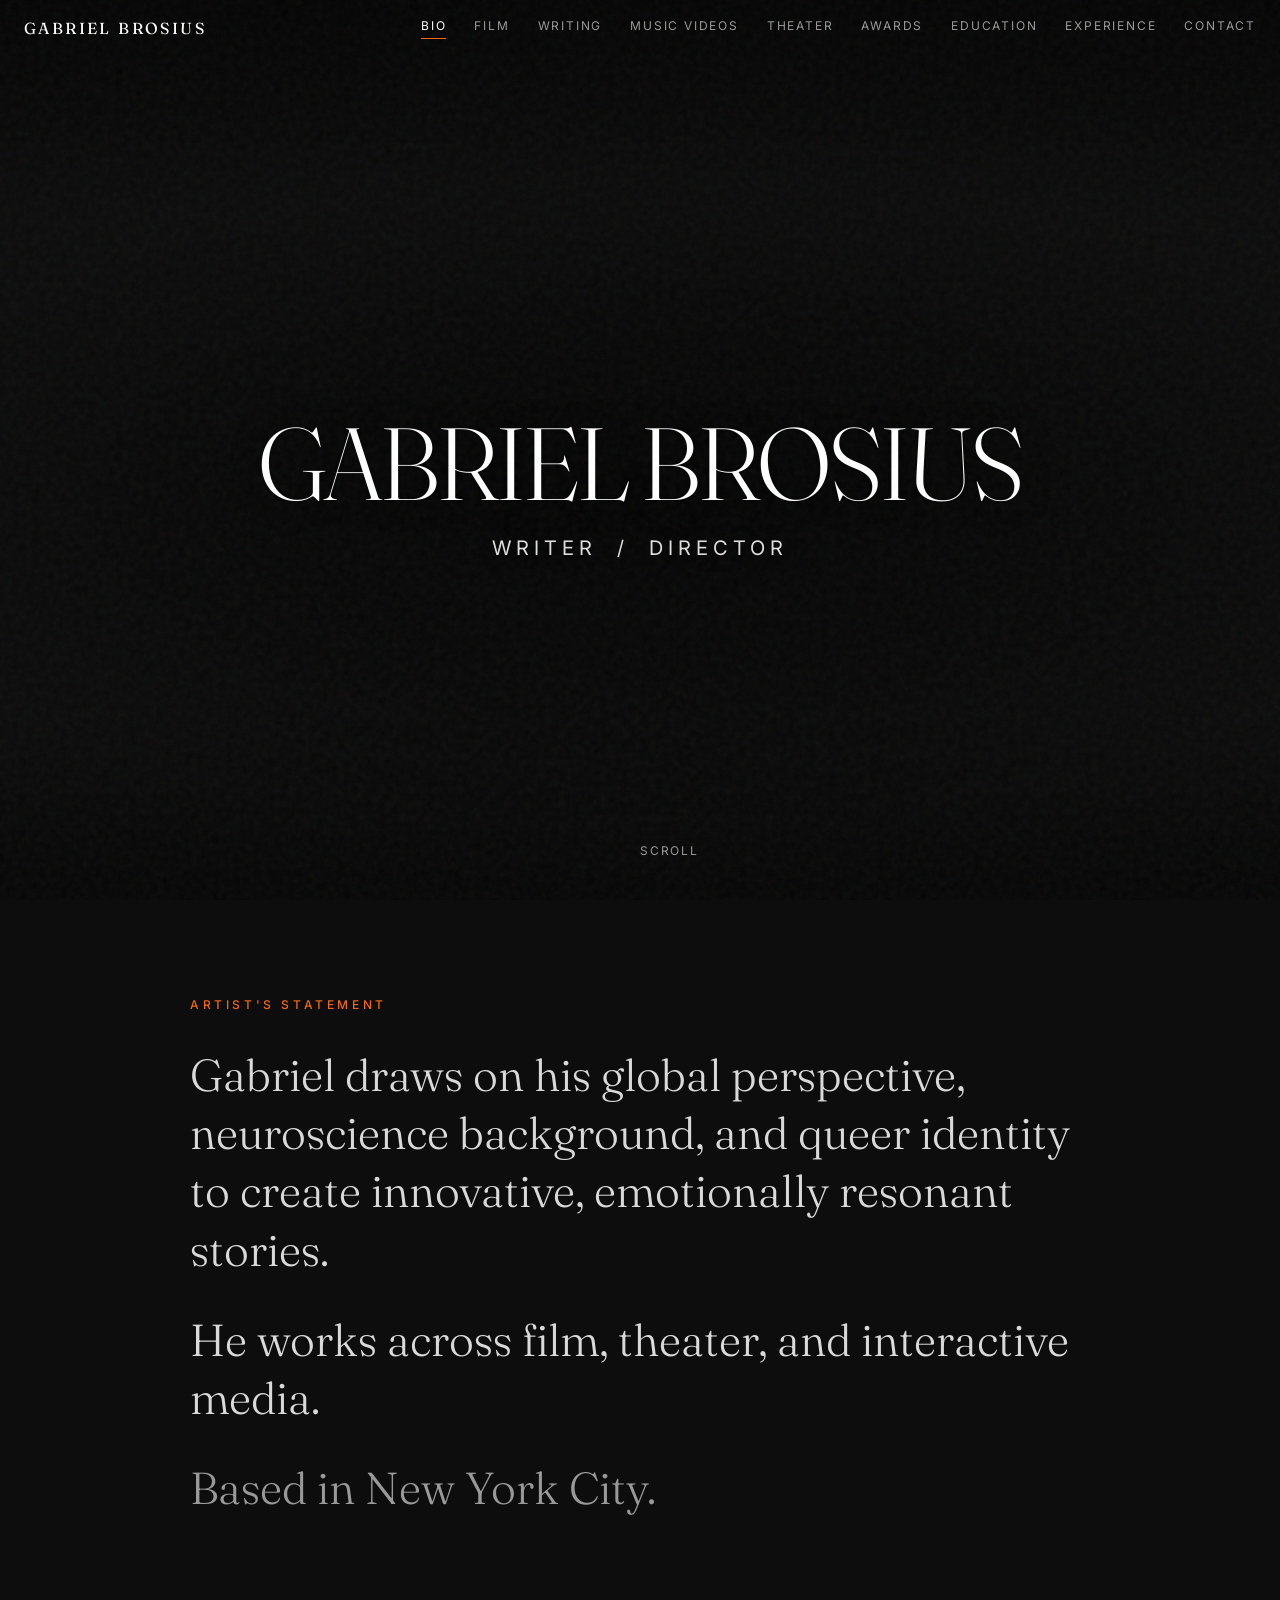
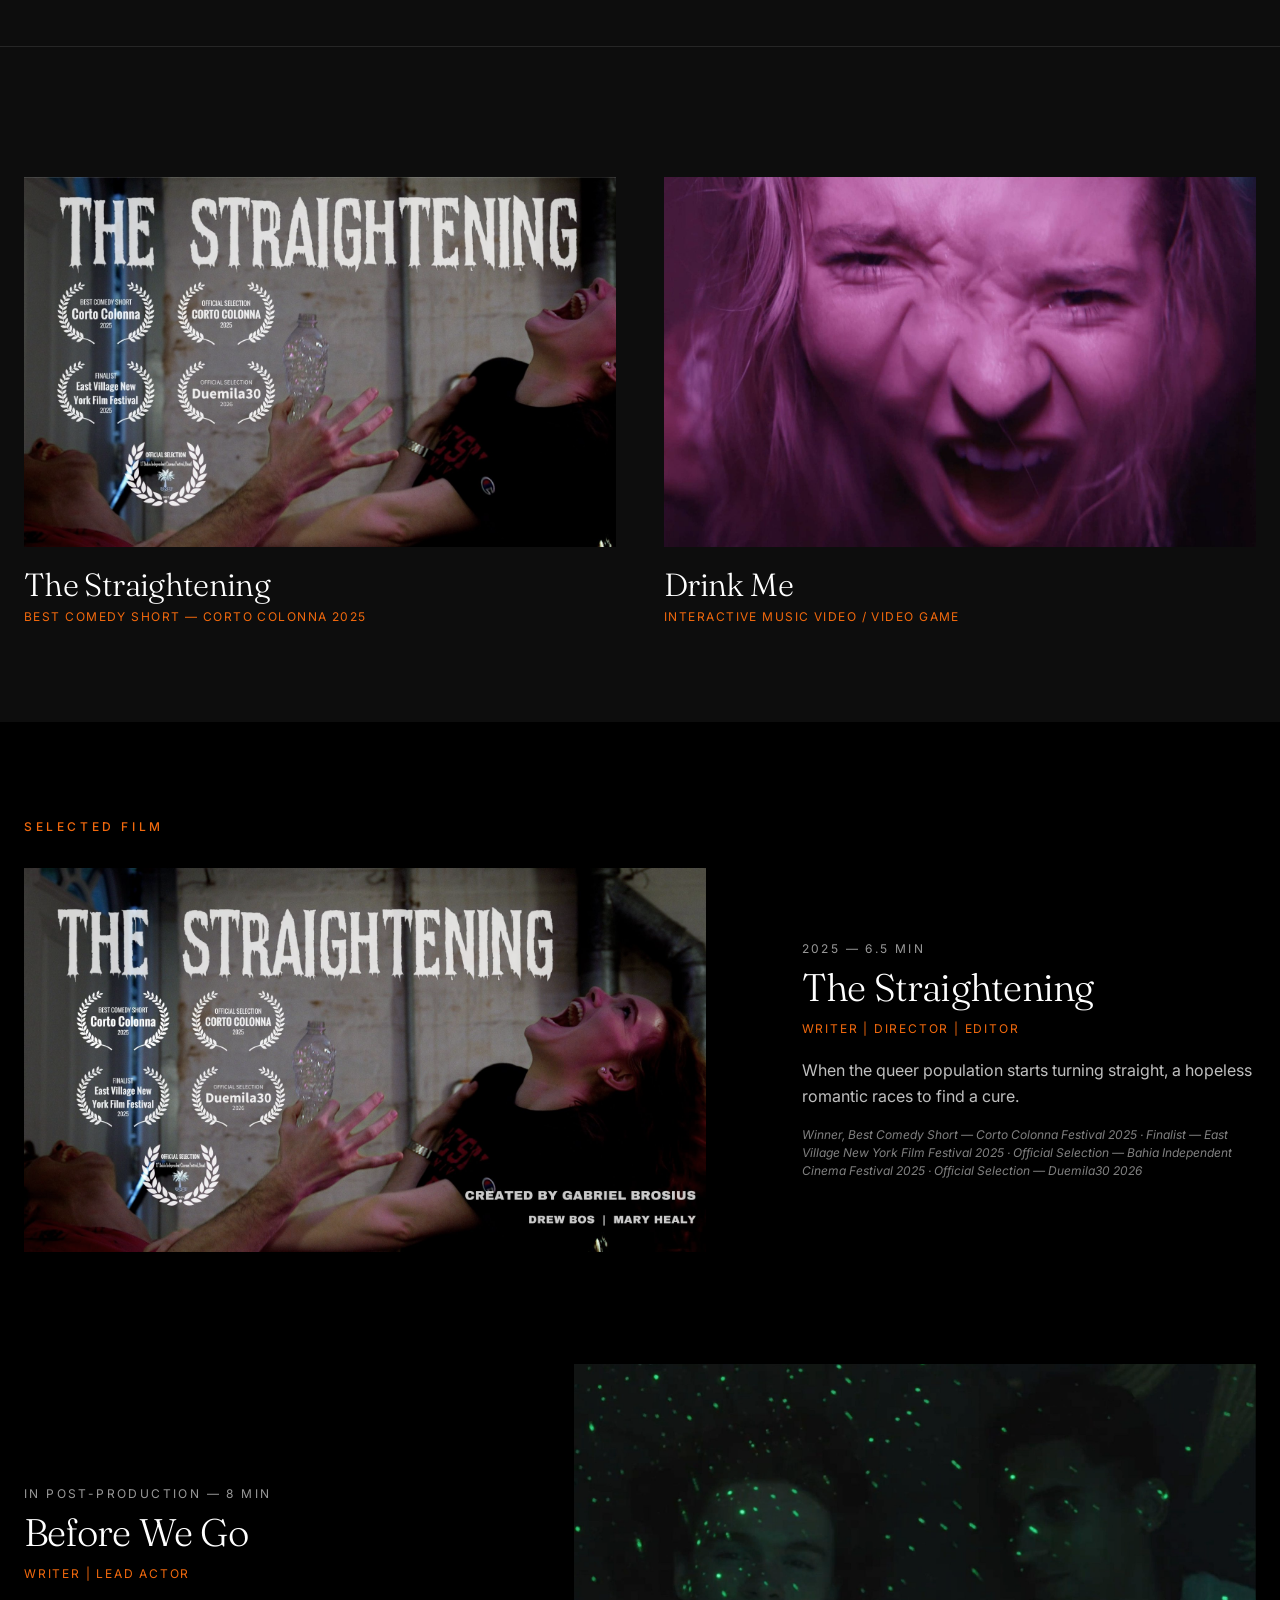
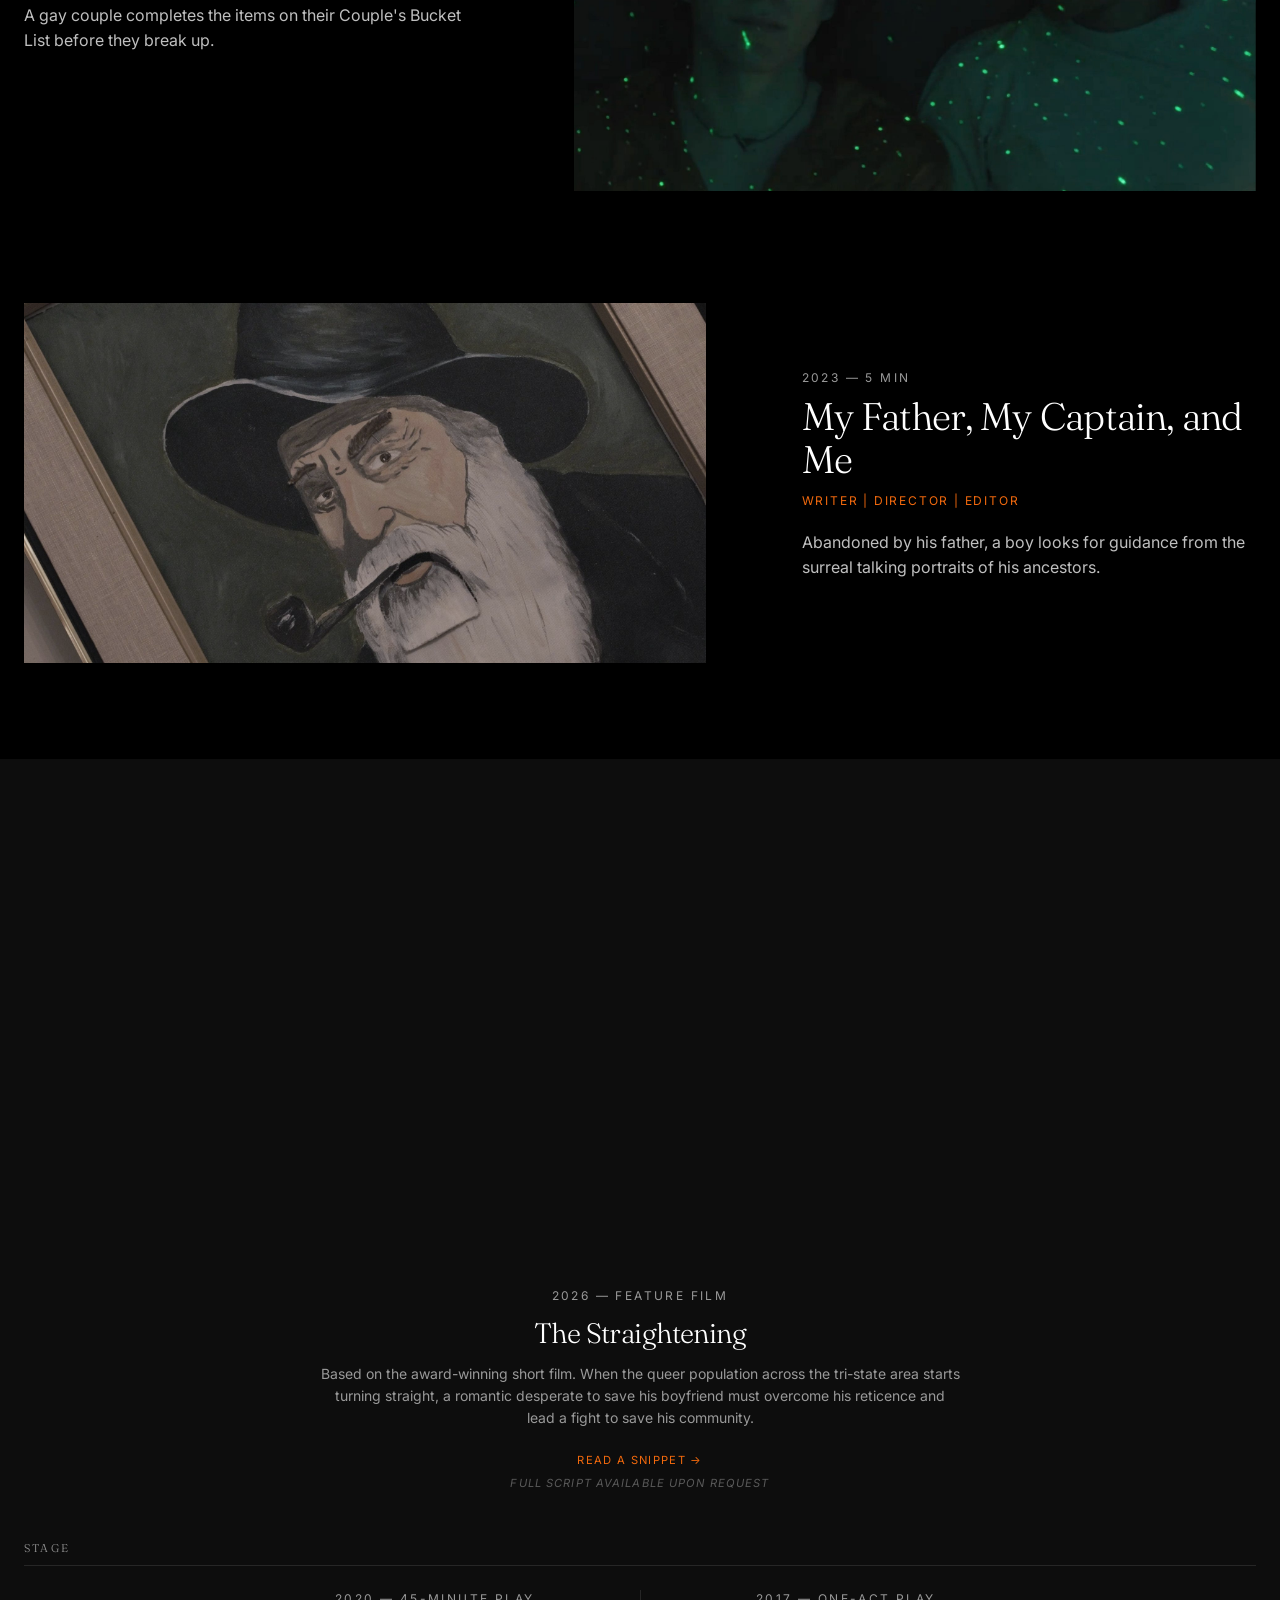
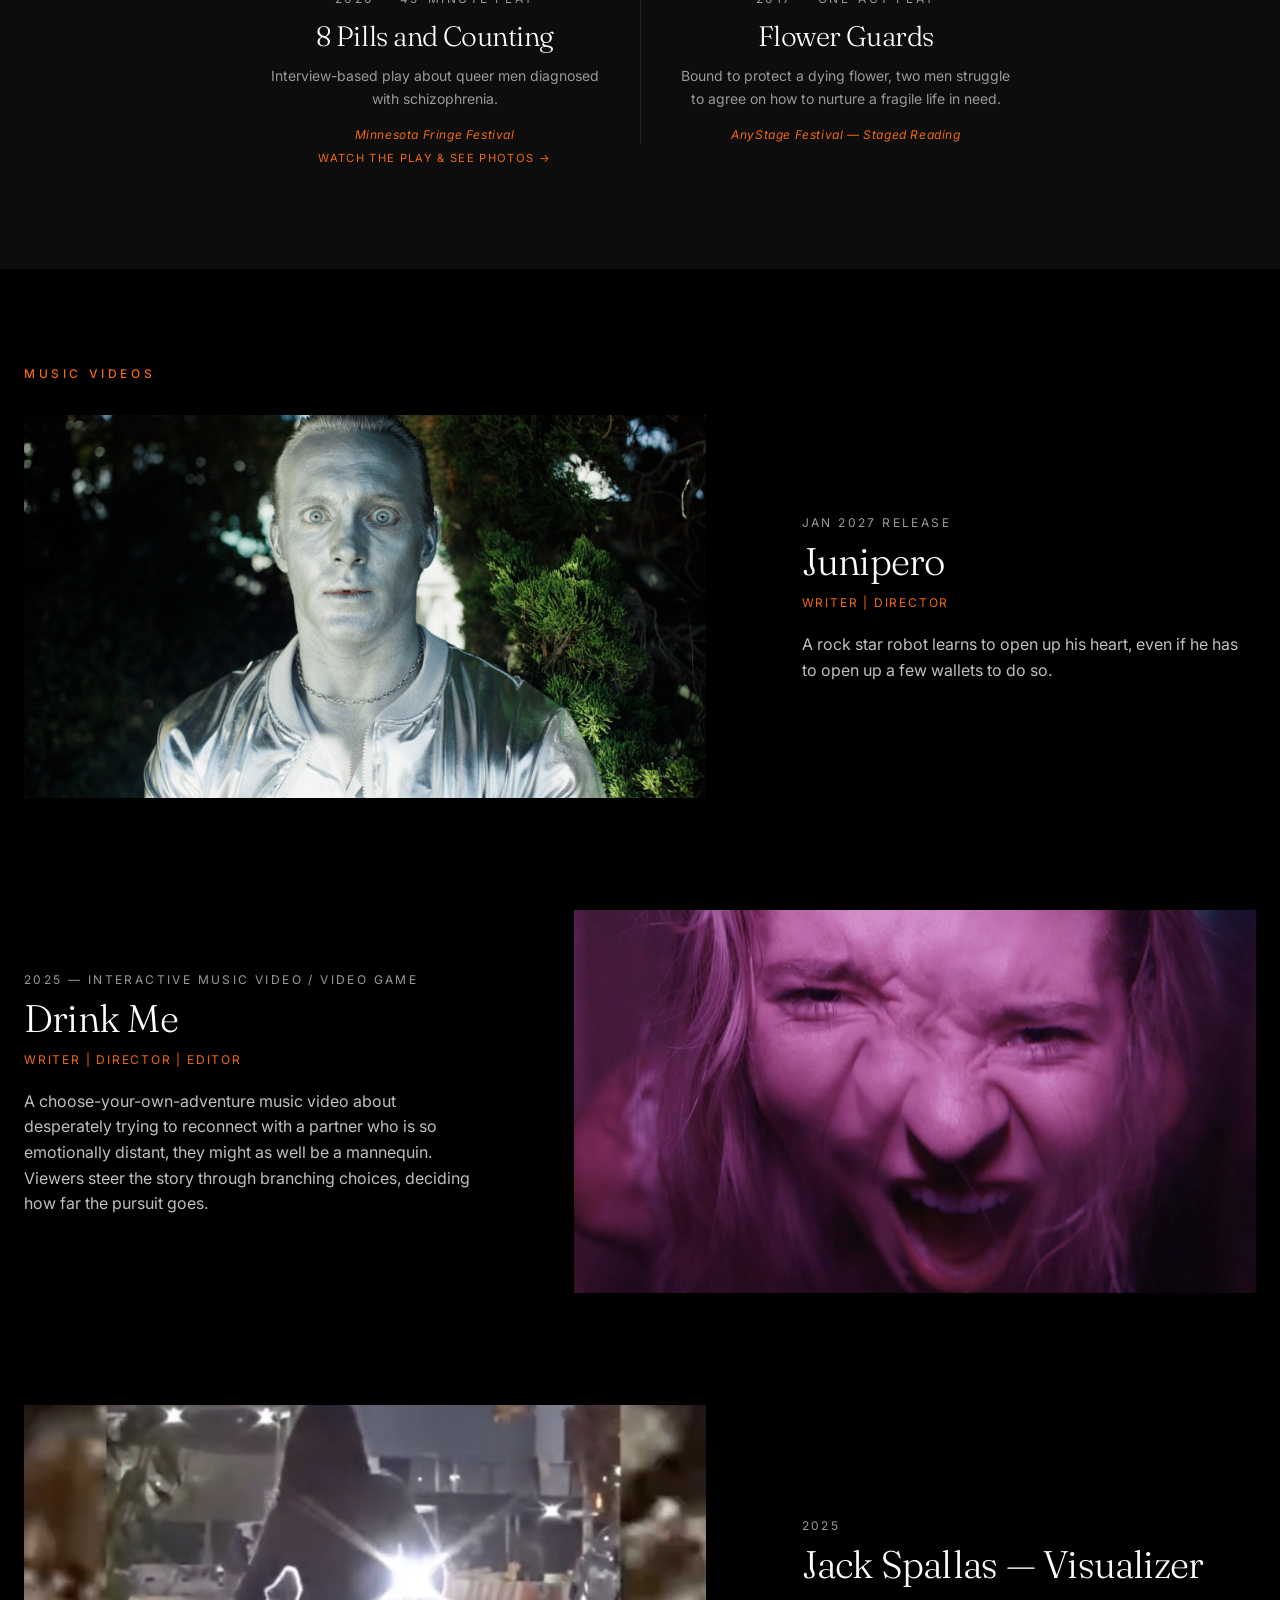
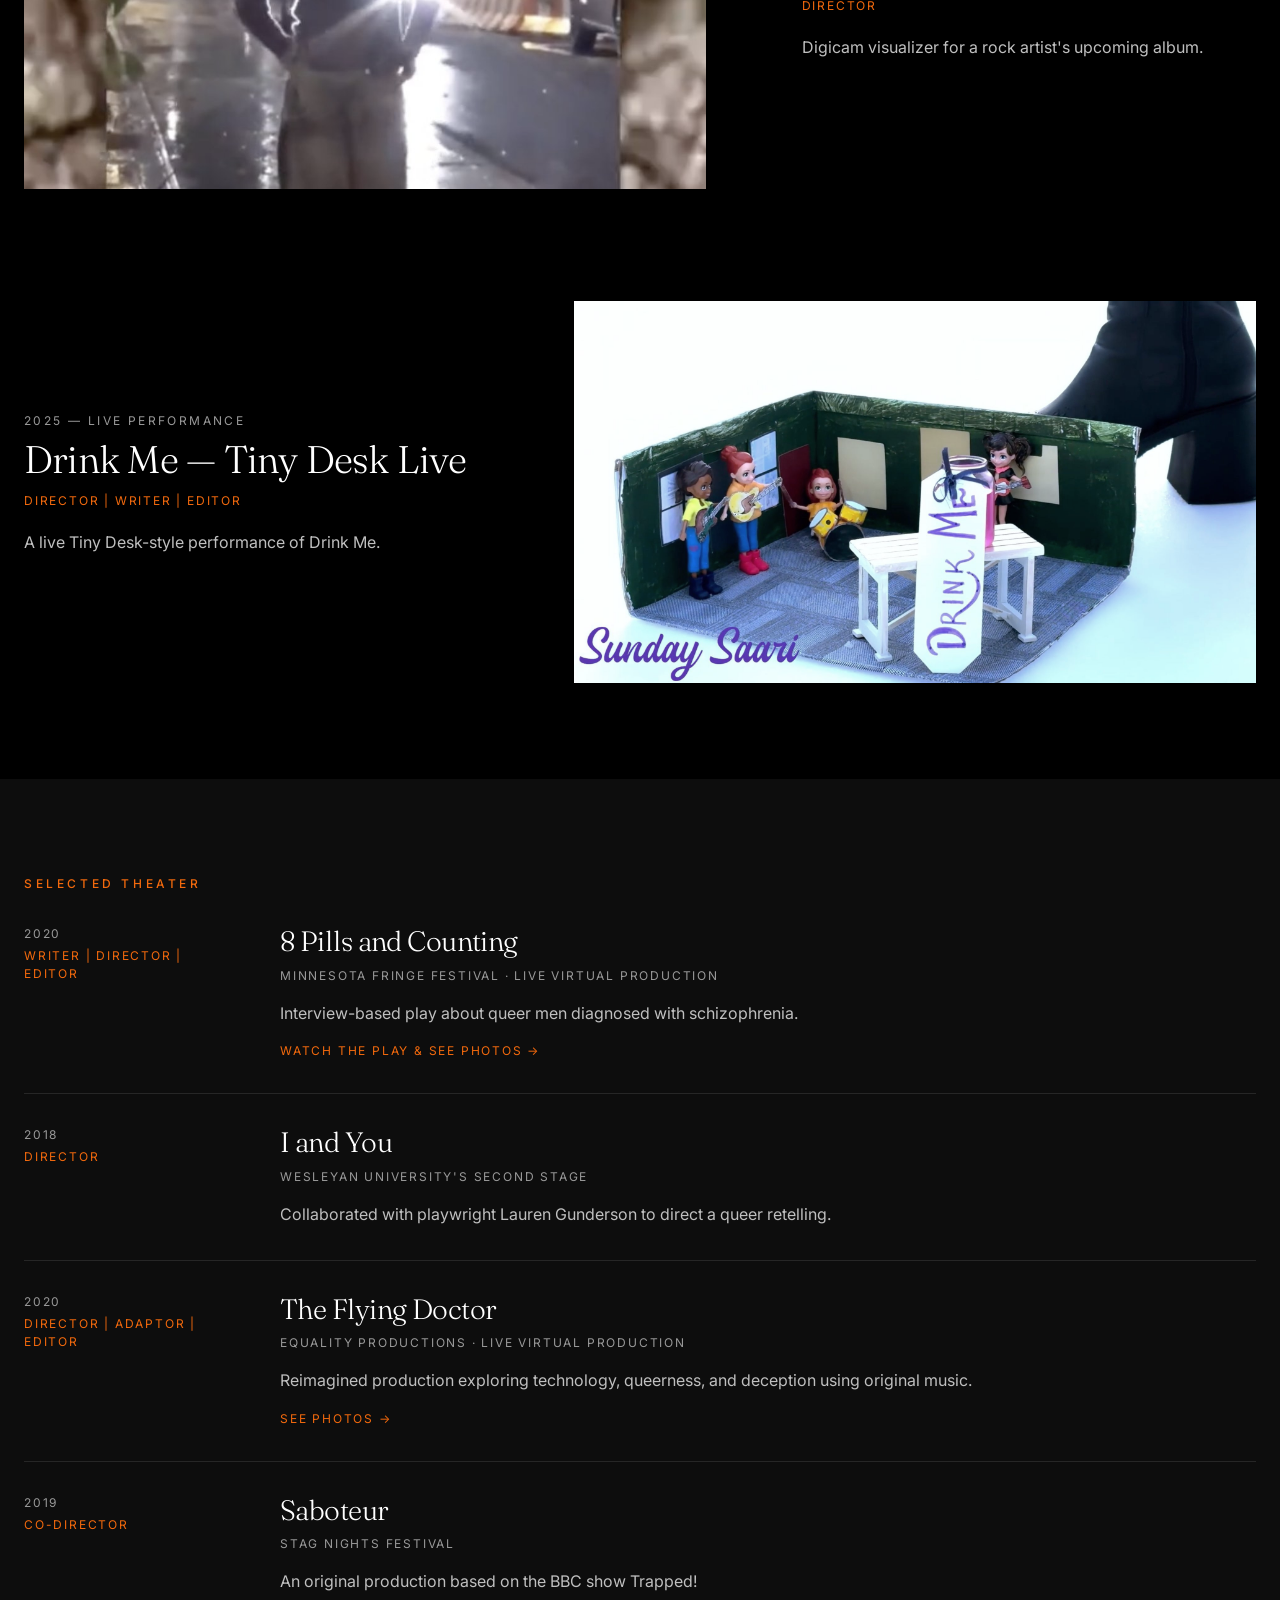
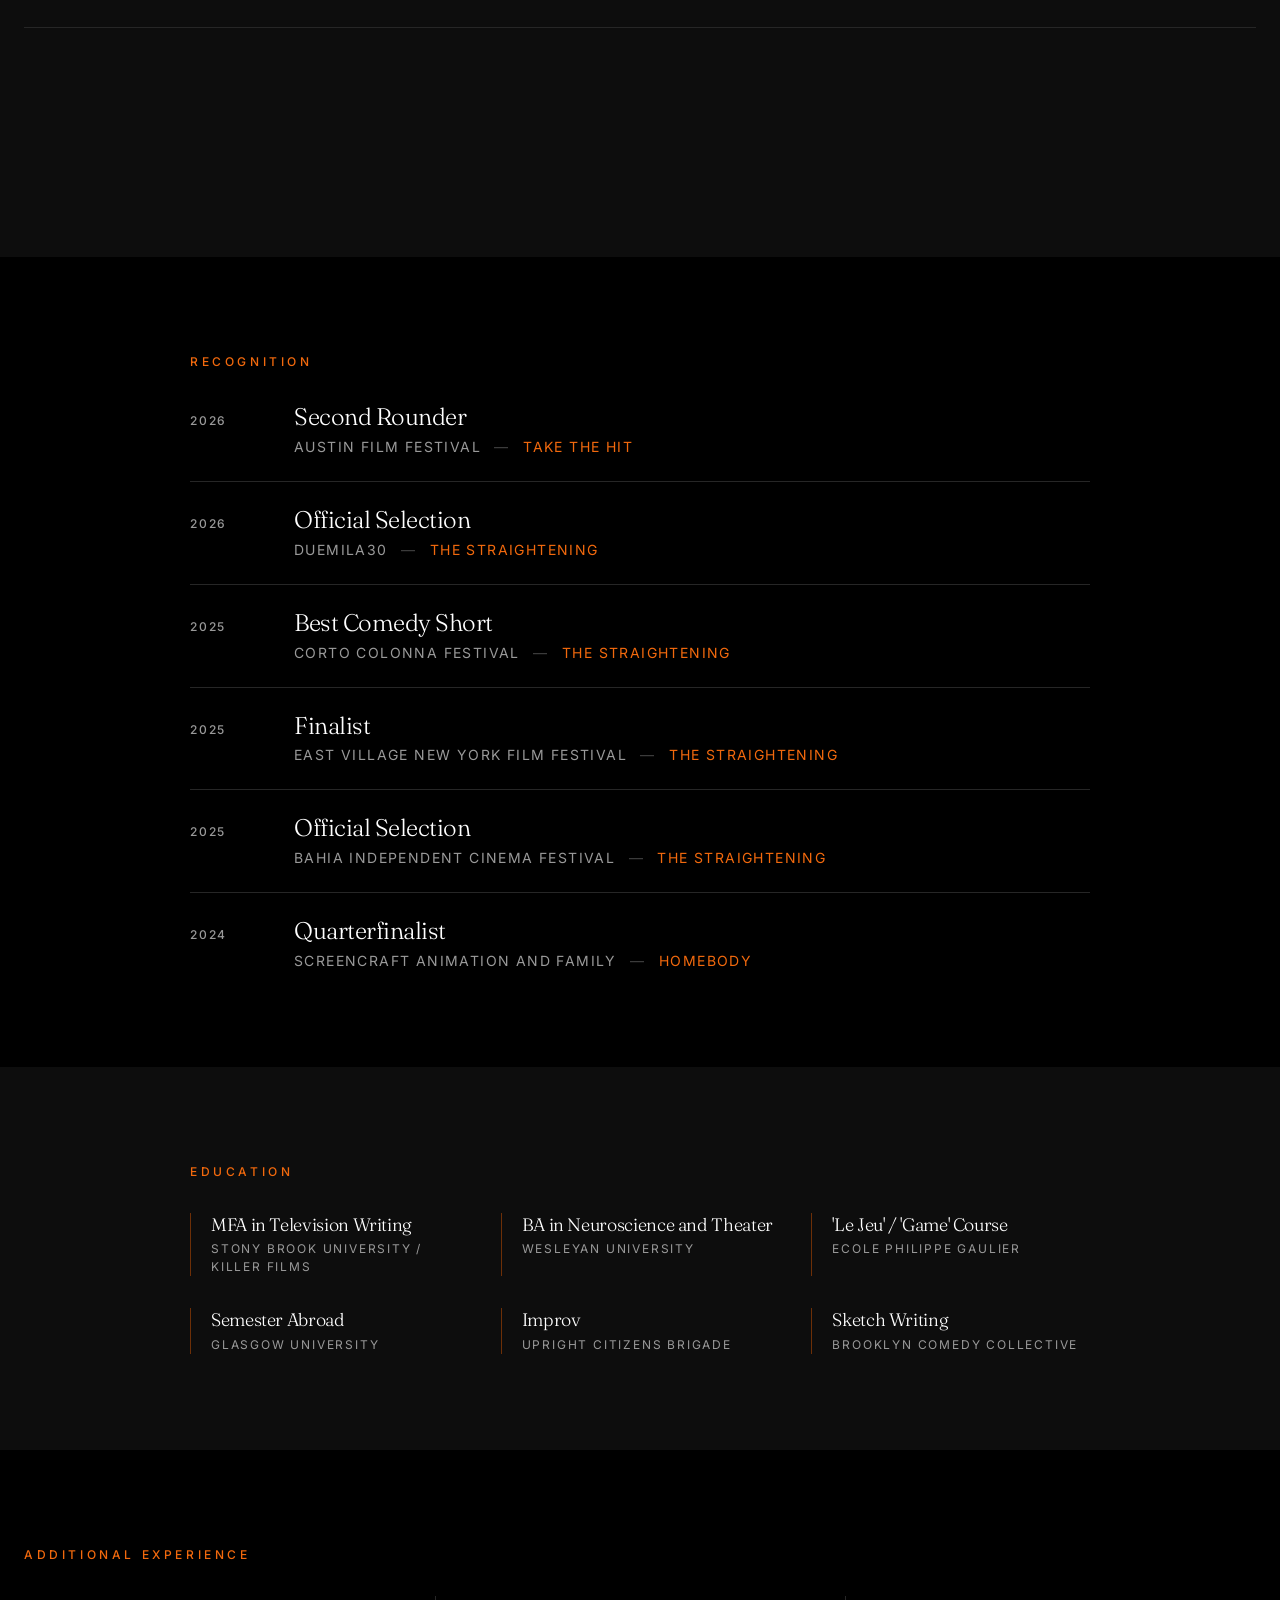
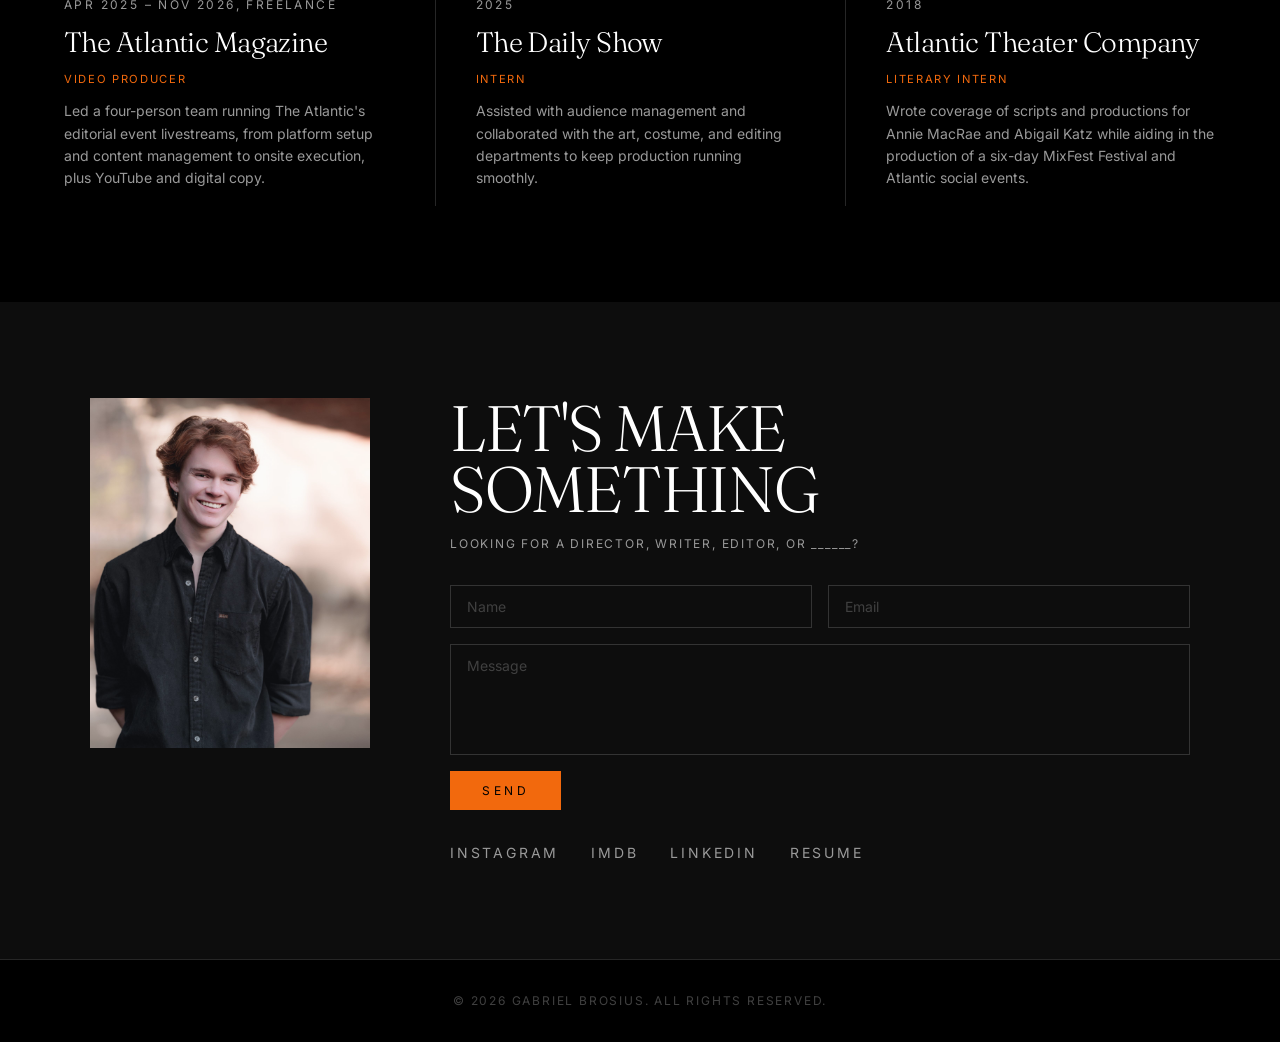
==== commit e725f958: "smaller photos" ====
--- a/index.html
+++ b/index.html
@@ -13,13 +13,15 @@
   <!-- Open Graph / Link Preview -->
   <meta property="og:title" content="Gabriel Brosius — Writer &amp; Director" />
   <meta property="og:description" content="Gabriel Brosius is a writer, director, and editor based in New York City." />
-  <meta property="og:image" content="https://gabrielbrosius.com/images/gabriel-portrait.jpg" />
+  <meta property="og:image" content="https://gabrielbrosius.com/images/og/og-home.jpg" />
+  <meta property="og:image:width" content="1200" />
+  <meta property="og:image:height" content="630" />
   <meta property="og:url" content="https://gabrielbrosius.com" />
   <meta property="og:type" content="website" />
   <meta name="twitter:card" content="summary_large_image" />
   <meta name="twitter:title" content="Gabriel Brosius — Writer &amp; Director" />
   <meta name="twitter:description" content="Gabriel Brosius is a writer, director, and editor based in New York City." />
-  <meta name="twitter:image" content="https://gabrielbrosius.com/images/gabriel-portrait.jpg" />
+  <meta name="twitter:image" content="https://gabrielbrosius.com/images/og/og-home.jpg" />
   
   <!-- Canonical -->
   <link rel="canonical" href="https://gabrielbrosius.com/" />
@@ -40,13 +42,17 @@
       "addressRegion": "NY",
       "addressCountry": "US"
     },
-    "sameAs": []
+    "sameAs": [
+      "https://www.imdb.com/name/nm17720504/",
+      "https://www.instagram.com/gabrielbrosius/",
+      "http://www.linkedin.com/in/gabriel-brosius-554b2713b"
+    ]
   }
   </script>
 
   <!-- Favicon & Stylesheets -->
   <link rel="icon" type="image/svg+xml" href="favicon.svg" />
-  <link rel="stylesheet" href="css/styles.css?v=7" />
+  <link rel="stylesheet" href="css/styles.css?v=8" />
 </head>
 <body>
   <!-- Film Grain Overlay -->
@@ -100,7 +106,7 @@
       <div class="hero-overlay"></div>
       <img src="images/drink-me-1.jpg" alt="Still from Drink Me" class="hero-slide active" data-title="Drink Me" data-href="project/drink-me.html" />
       <img src="images/straightening-hero.jpg" alt="Still from The Straightening" class="hero-slide" data-title="The Straightening" data-href="project/the-straightening.html" loading="lazy" decoding="async" />
-      <img src="images/tinydesk-4.png" alt="Still from Drink Me: Tiny Desk Live" class="hero-slide" data-title="Drink Me: Tiny Desk Live" data-href="project/drink-me-tiny-desk-live.html" loading="lazy" decoding="async" />
+      <img src="images/tinydesk-4.jpg" alt="Still from Drink Me: Tiny Desk Live" class="hero-slide" data-title="Drink Me: Tiny Desk Live" data-href="project/drink-me-tiny-desk-live.html" loading="lazy" decoding="async" />
       <img src="images/hero-mfmc.jpg" alt="Still from My Father, My Captain, and Me" class="hero-slide" data-title="My Father, My Captain, and Me" data-href="project/my-father-my-captain-and-me.html" loading="lazy" decoding="async" style="object-position: center 60%;" />
       <img src="images/straightening-renaissance.jpg" alt="Still from The Straightening" class="hero-slide" data-title="The Straightening" data-href="project/the-straightening.html" loading="lazy" decoding="async" />
     </div>
@@ -198,7 +204,7 @@
         <div class="project-card reveal">
           <div class="project-image-wrapper">
             <a href="project/my-father-my-captain-and-me.html" class="project-image-link">
-              <img src="images/mfmc-hero.png" alt="My Father, My Captain, and Me" class="project-image" />
+              <img src="images/mfmc-hero.jpg" alt="My Father, My Captain, and Me" class="project-image" />
               <div class="project-overlay-text">
                 <span>View Project</span>
               </div>
@@ -355,7 +361,7 @@
         <div class="project-card reverse reveal">
           <div class="project-image-wrapper">
             <a href="project/drink-me-tiny-desk-live.html" class="project-image-link">
-              <img src="images/tinydeskk-hero.png" alt="Drink Me — Tiny Desk Live" class="project-image" />
+              <img src="images/tinydeskk-hero.jpg" alt="Drink Me — Tiny Desk Live" class="project-image" />
               <div class="project-overlay-text">
                 <span>View Project</span>
               </div>
@@ -613,6 +619,7 @@
         <!-- Social Media / Resume Links -->
         <div class="social-links">
           <a href="https://www.instagram.com/gabrielbrosius/" target="_blank" rel="noopener noreferrer" class="social-link">Instagram</a>
+          <a href="https://www.imdb.com/name/nm17720504/" target="_blank" rel="noopener noreferrer" class="social-link">IMDb</a>
           <a href="http://www.linkedin.com/in/gabriel-brosius-554b2713b" target="_blank" rel="noopener noreferrer" class="social-link">LinkedIn</a>
           <a href="https://drive.google.com/file/d/1Yqr8S-CVUNZMG84sJzxN7CA57lT_lstM/view?usp=sharing" target="_blank" rel="noopener noreferrer" class="social-link">Resume</a>
         </div>
--- a/css/styles.css
+++ b/css/styles.css
@@ -1366,6 +1366,11 @@
   transform: translateX(0);
 }
 
+/* Keep the slide-in animation from widening the page on phones */
+.contact-section {
+  overflow-x: clip;
+}
+
 /* ==========================================================================
    ADDITIONS
    ========================================================================== */
